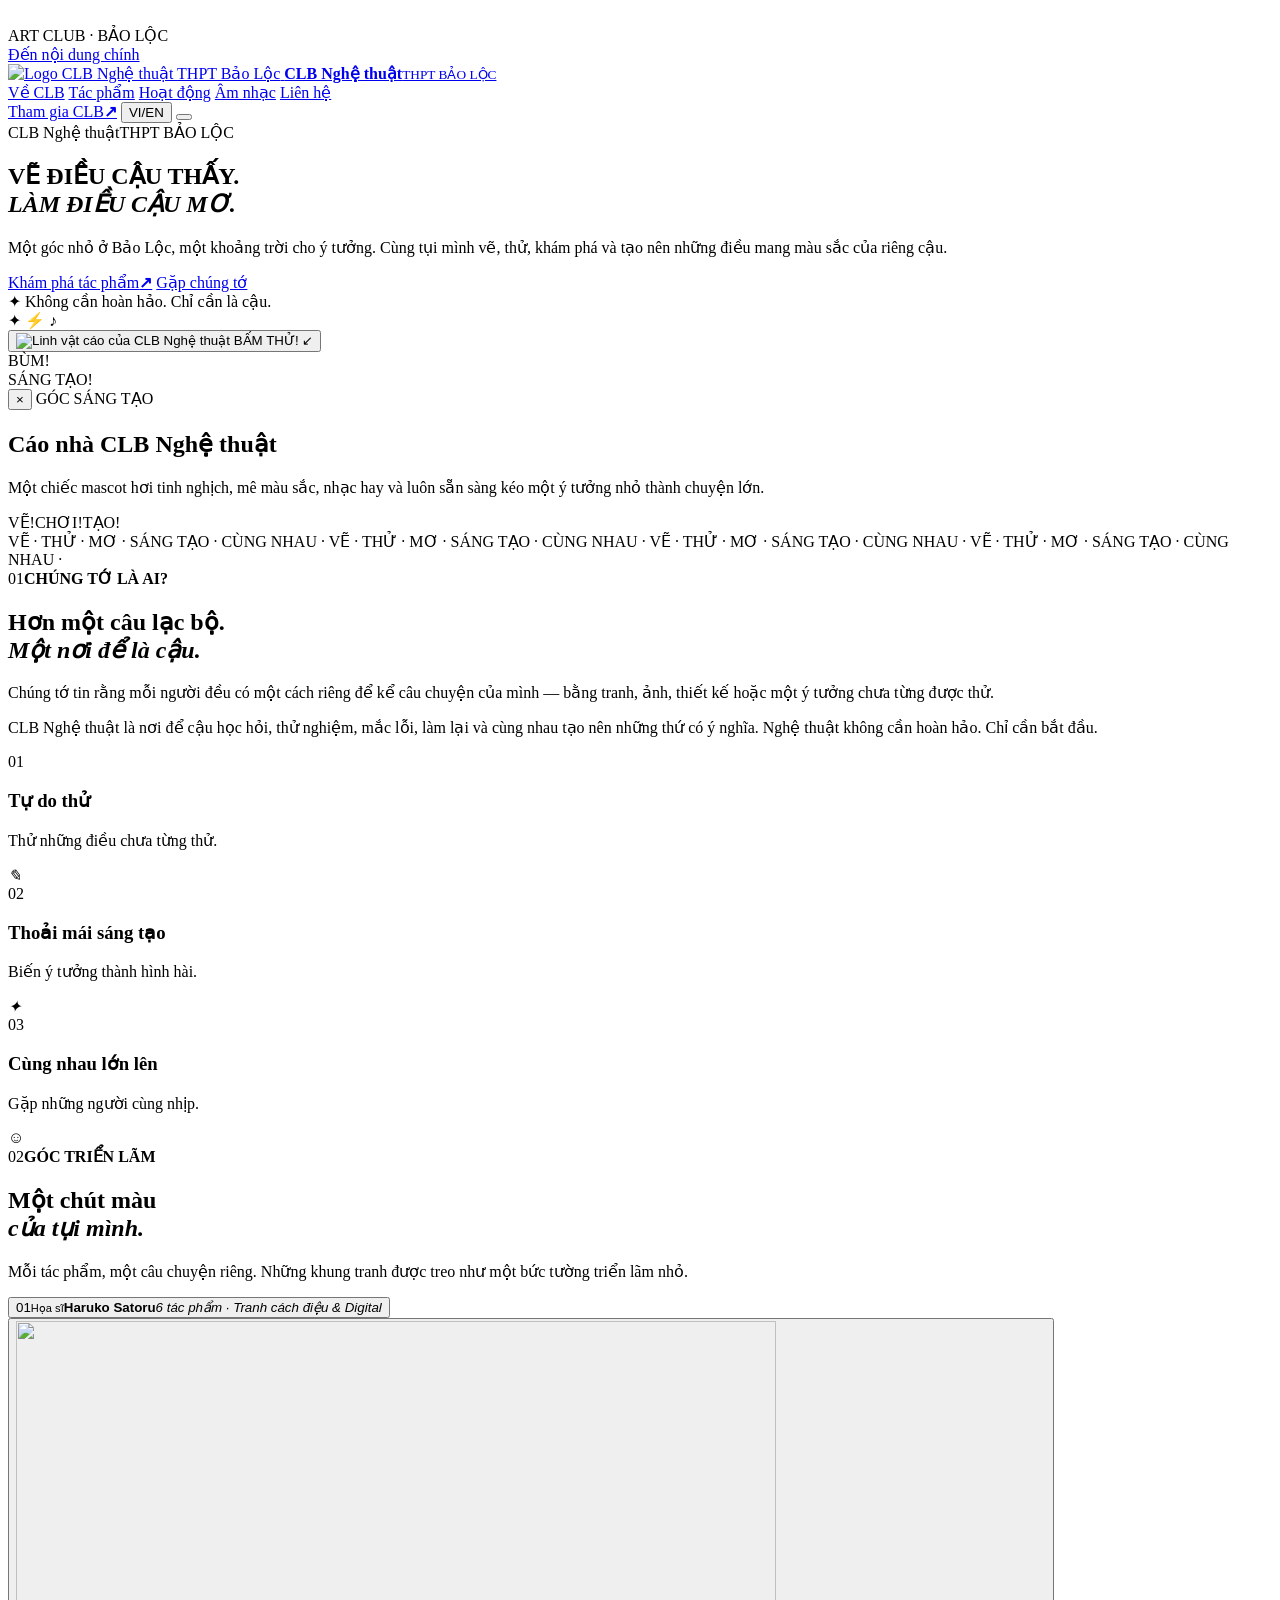
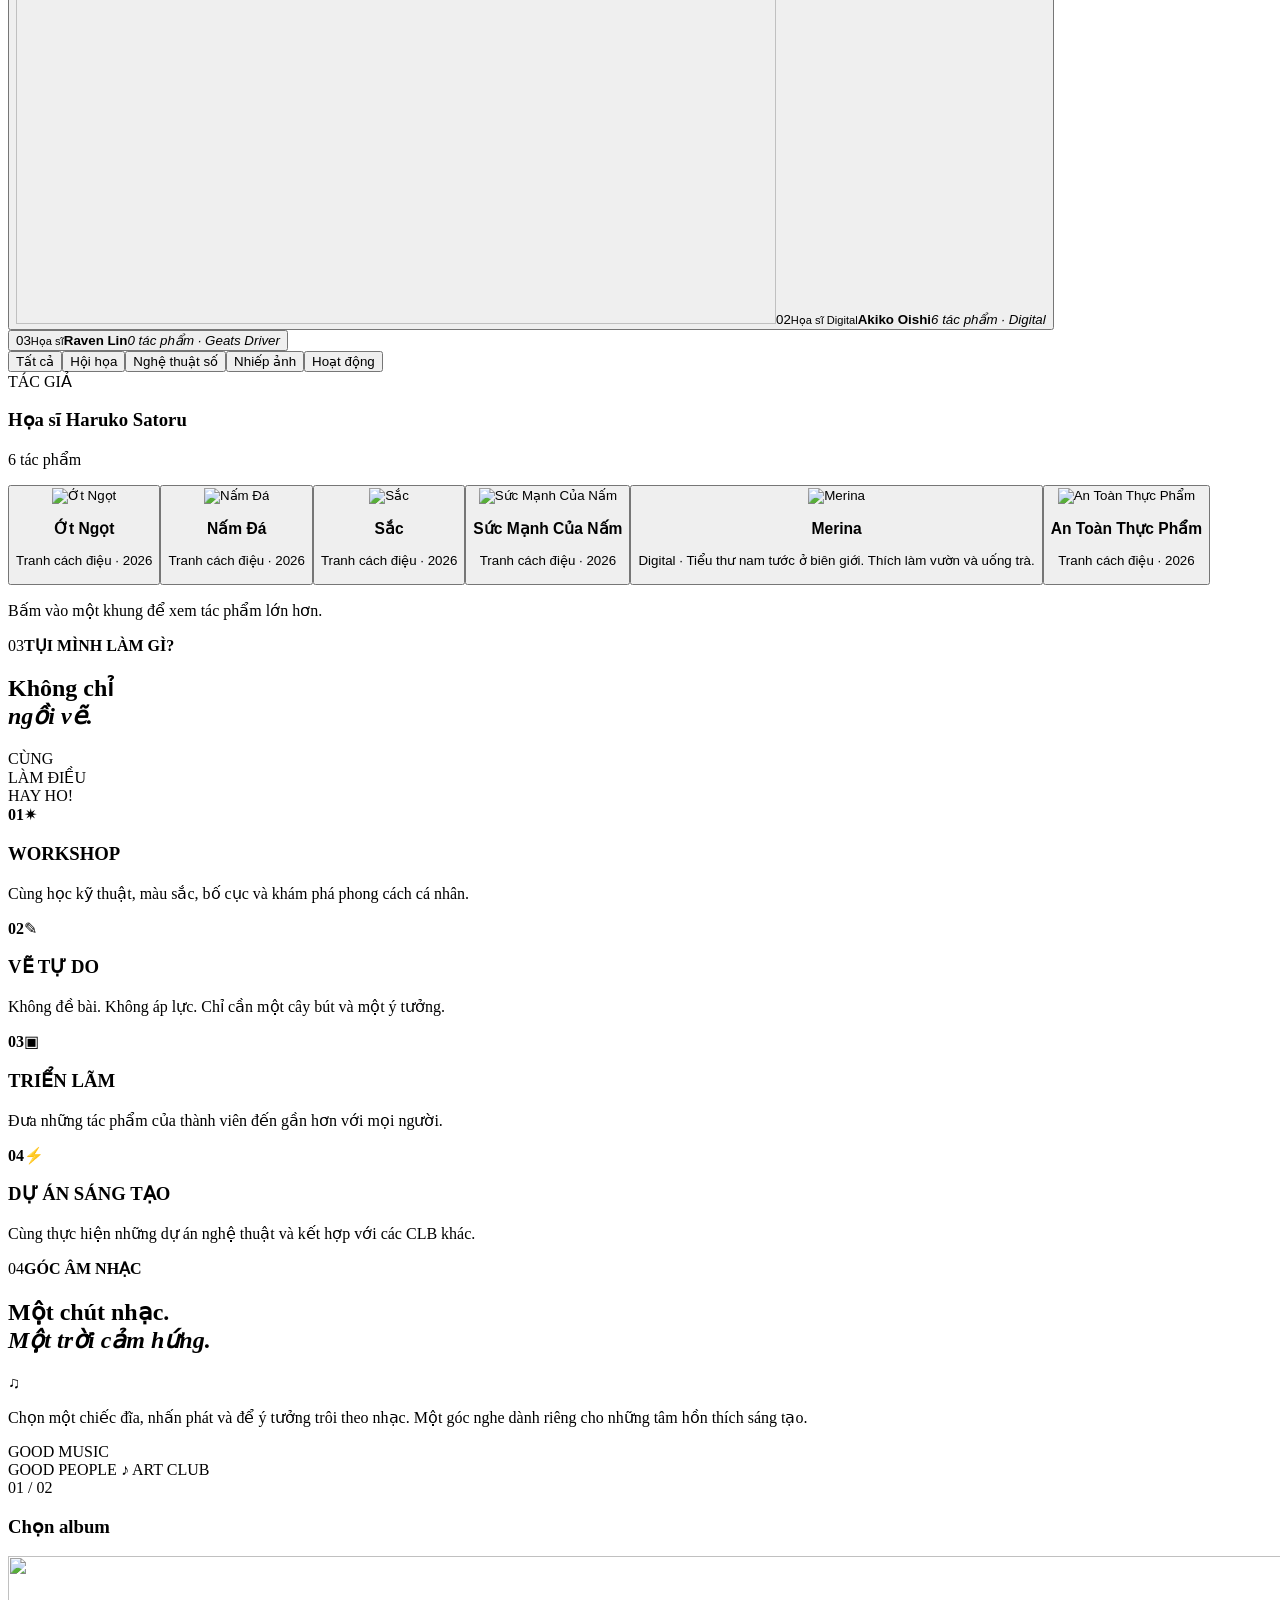
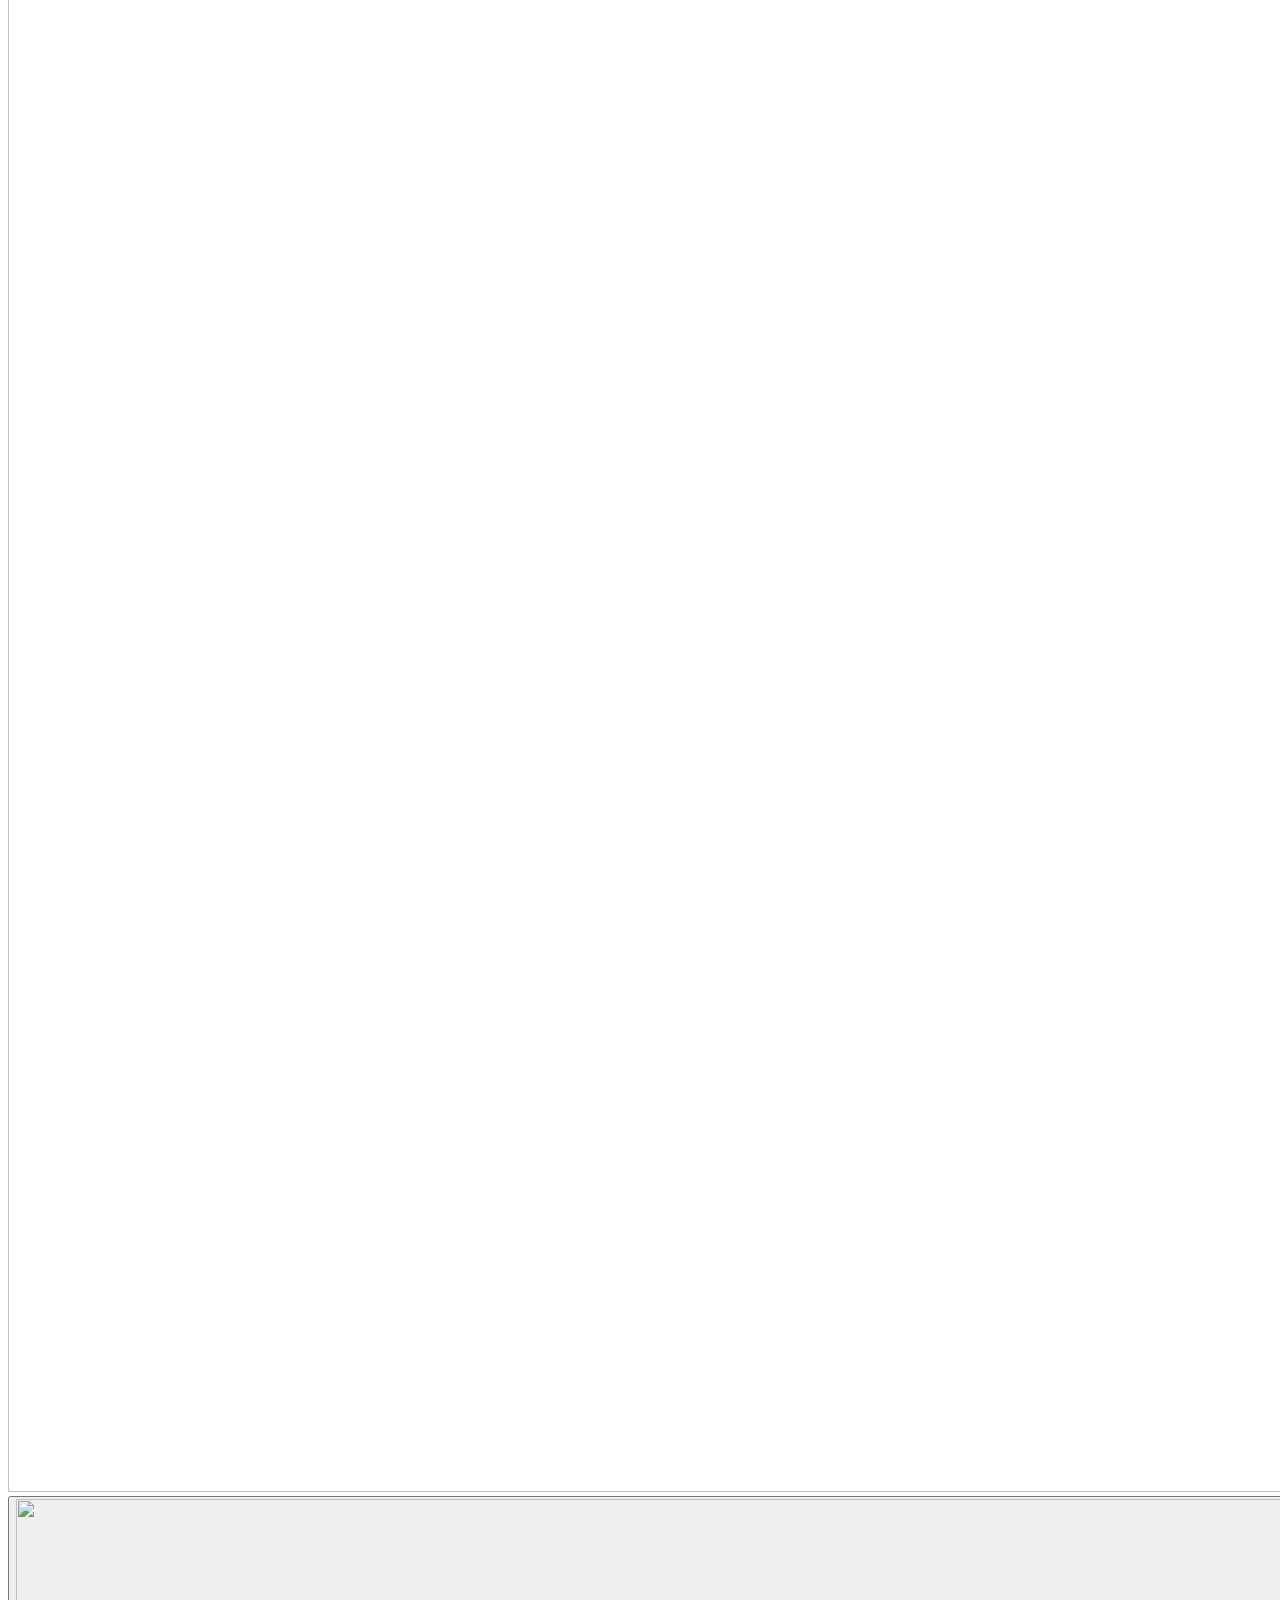
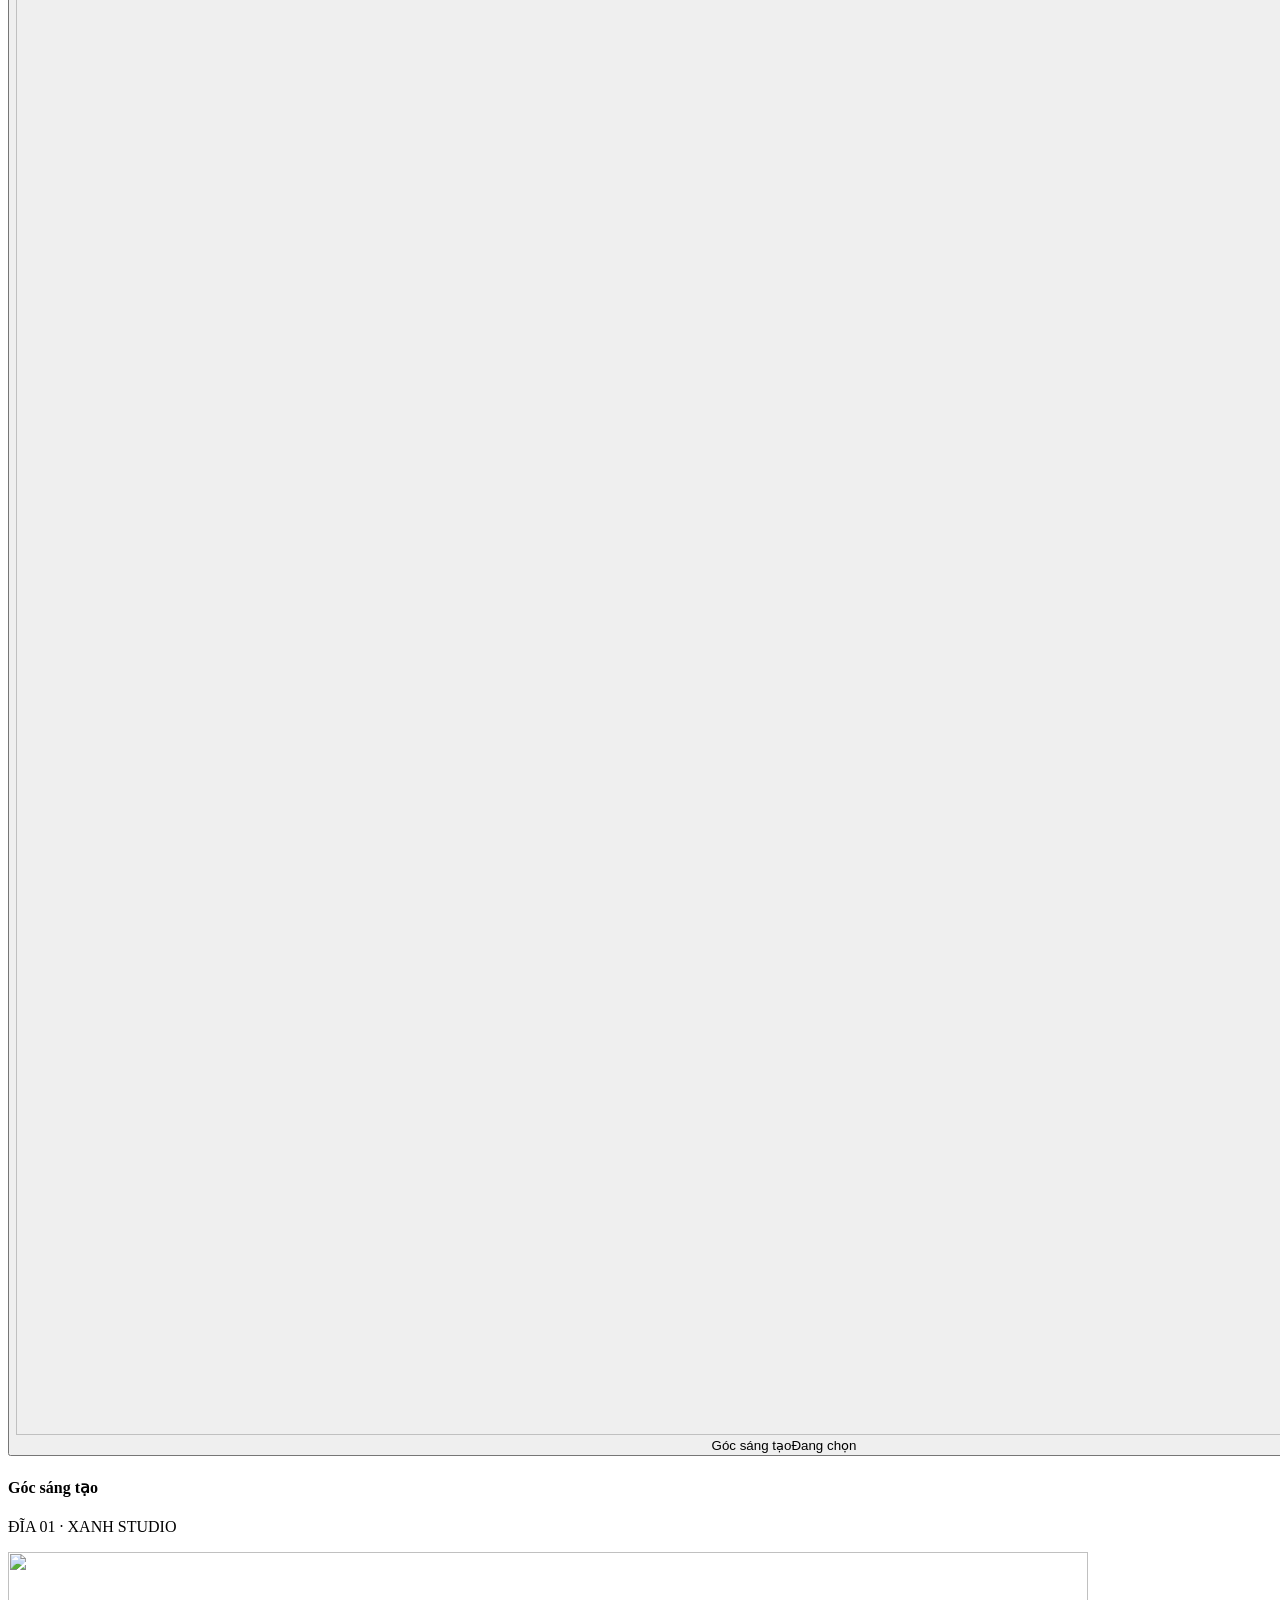
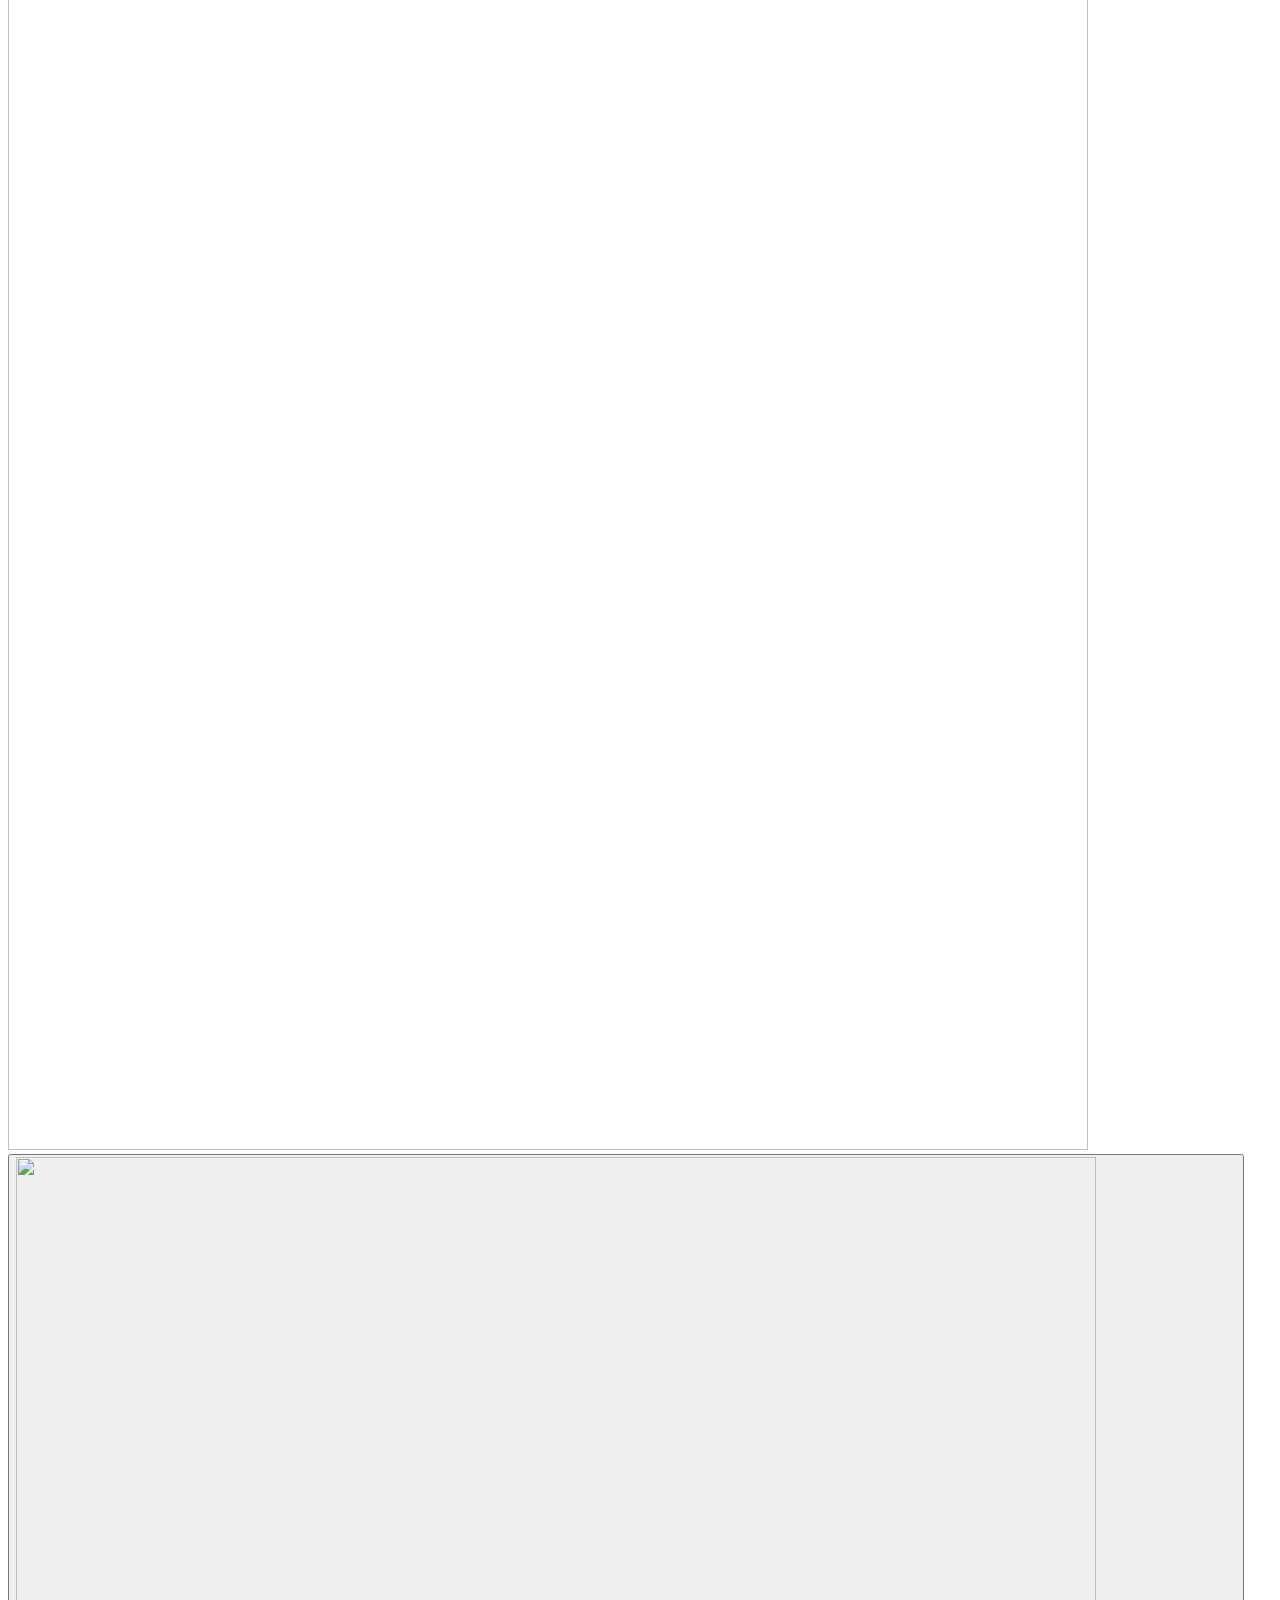
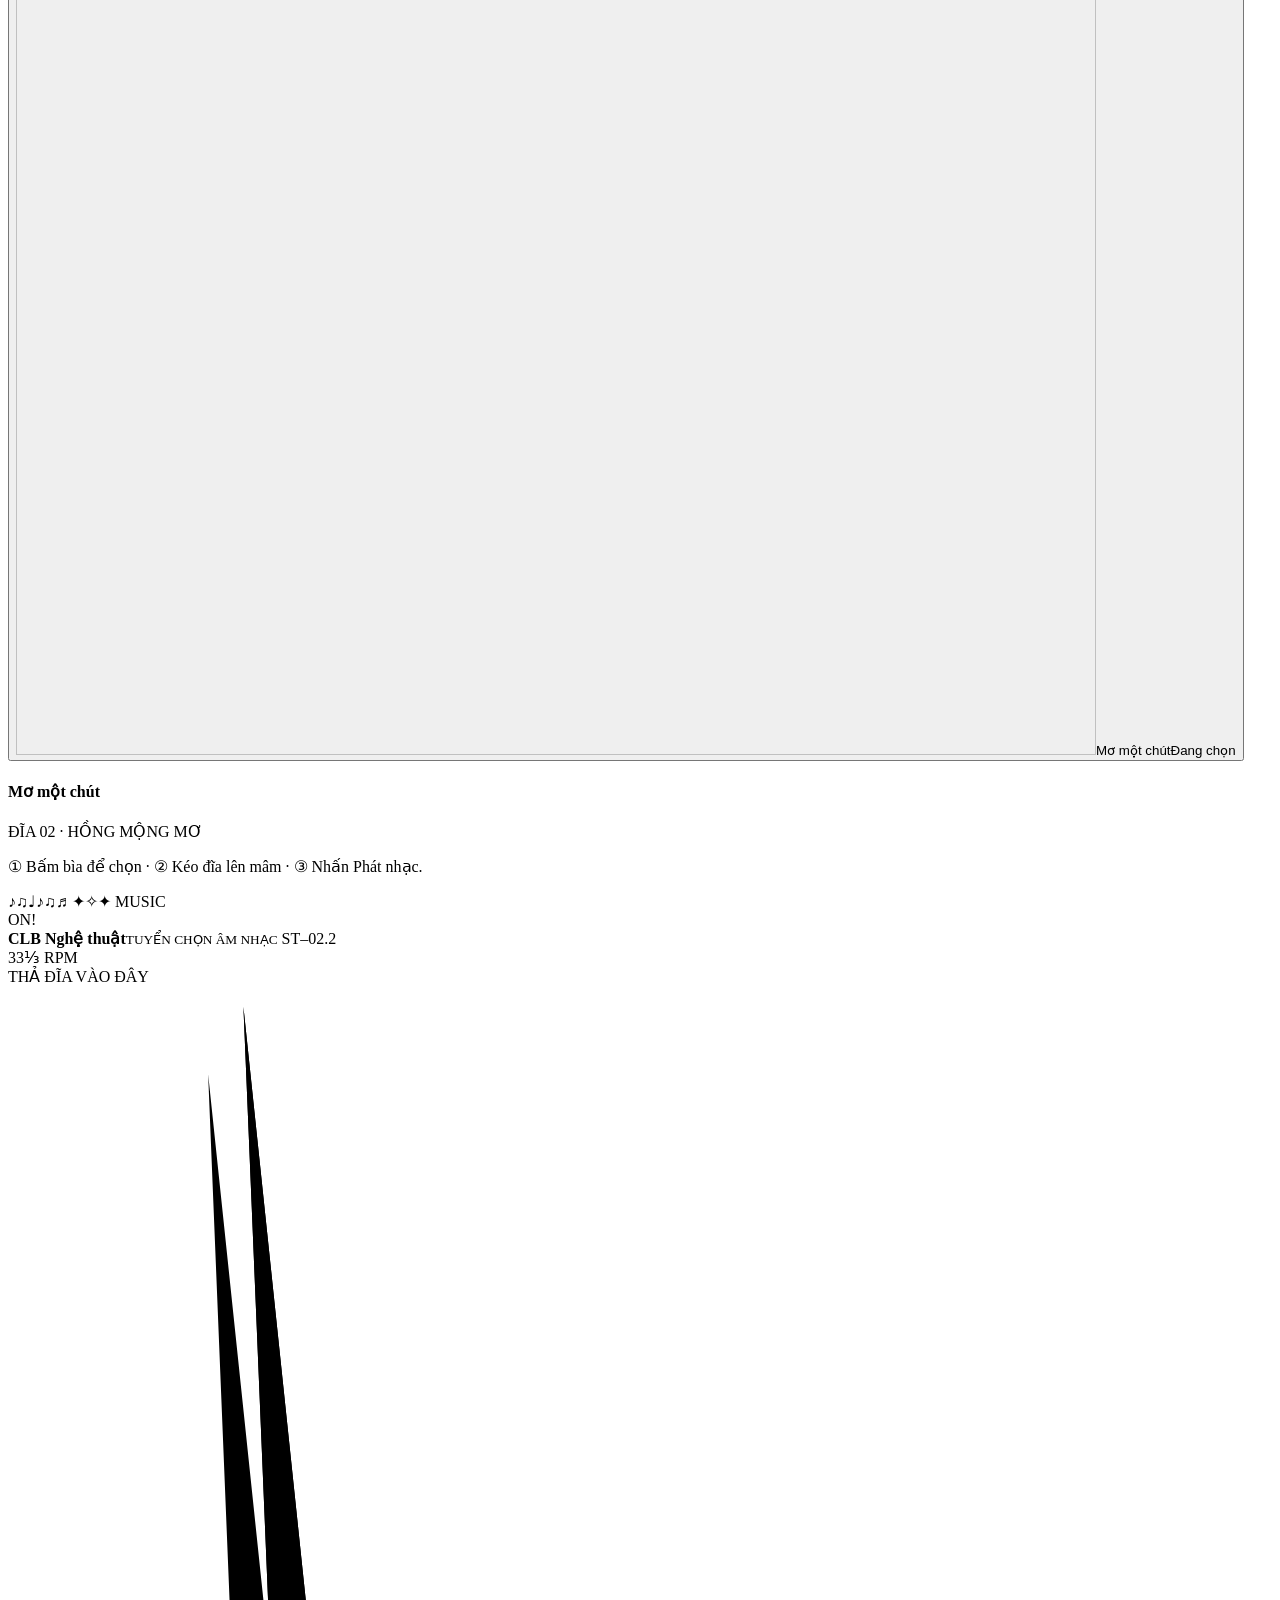
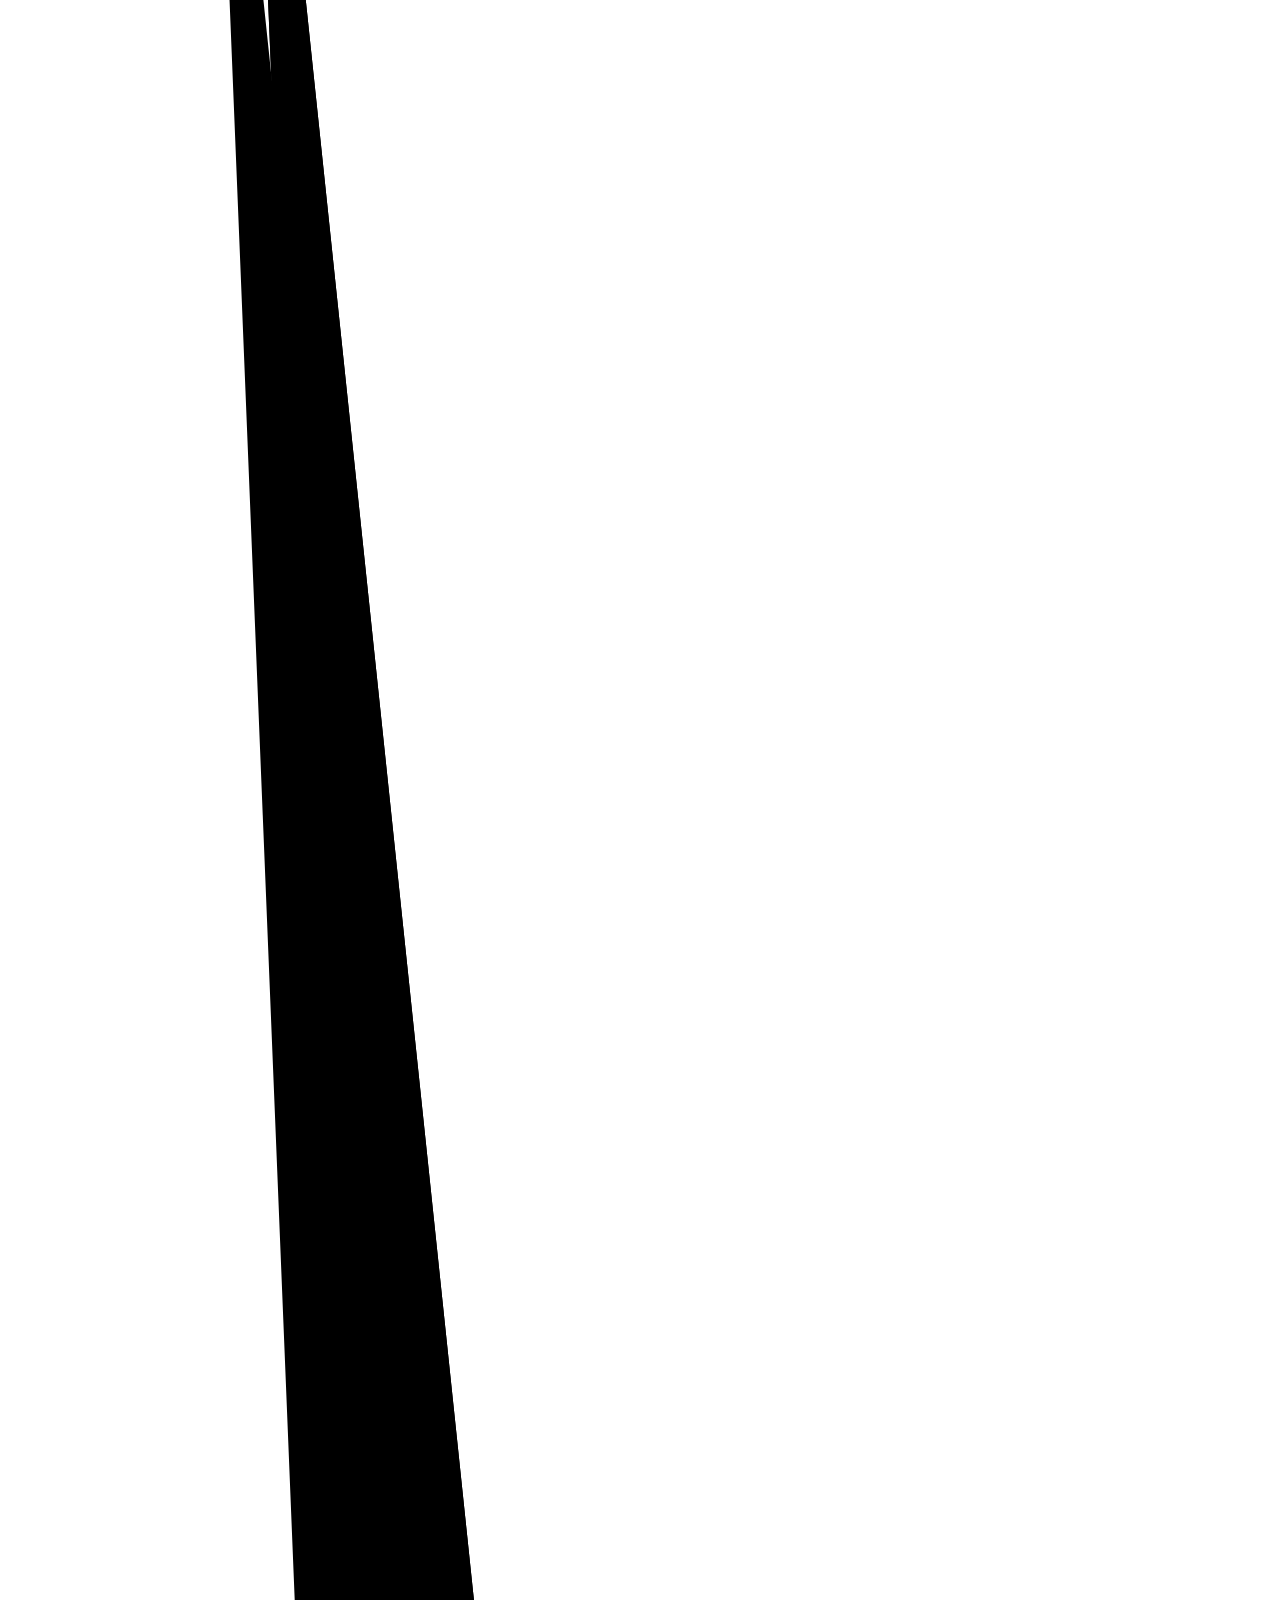
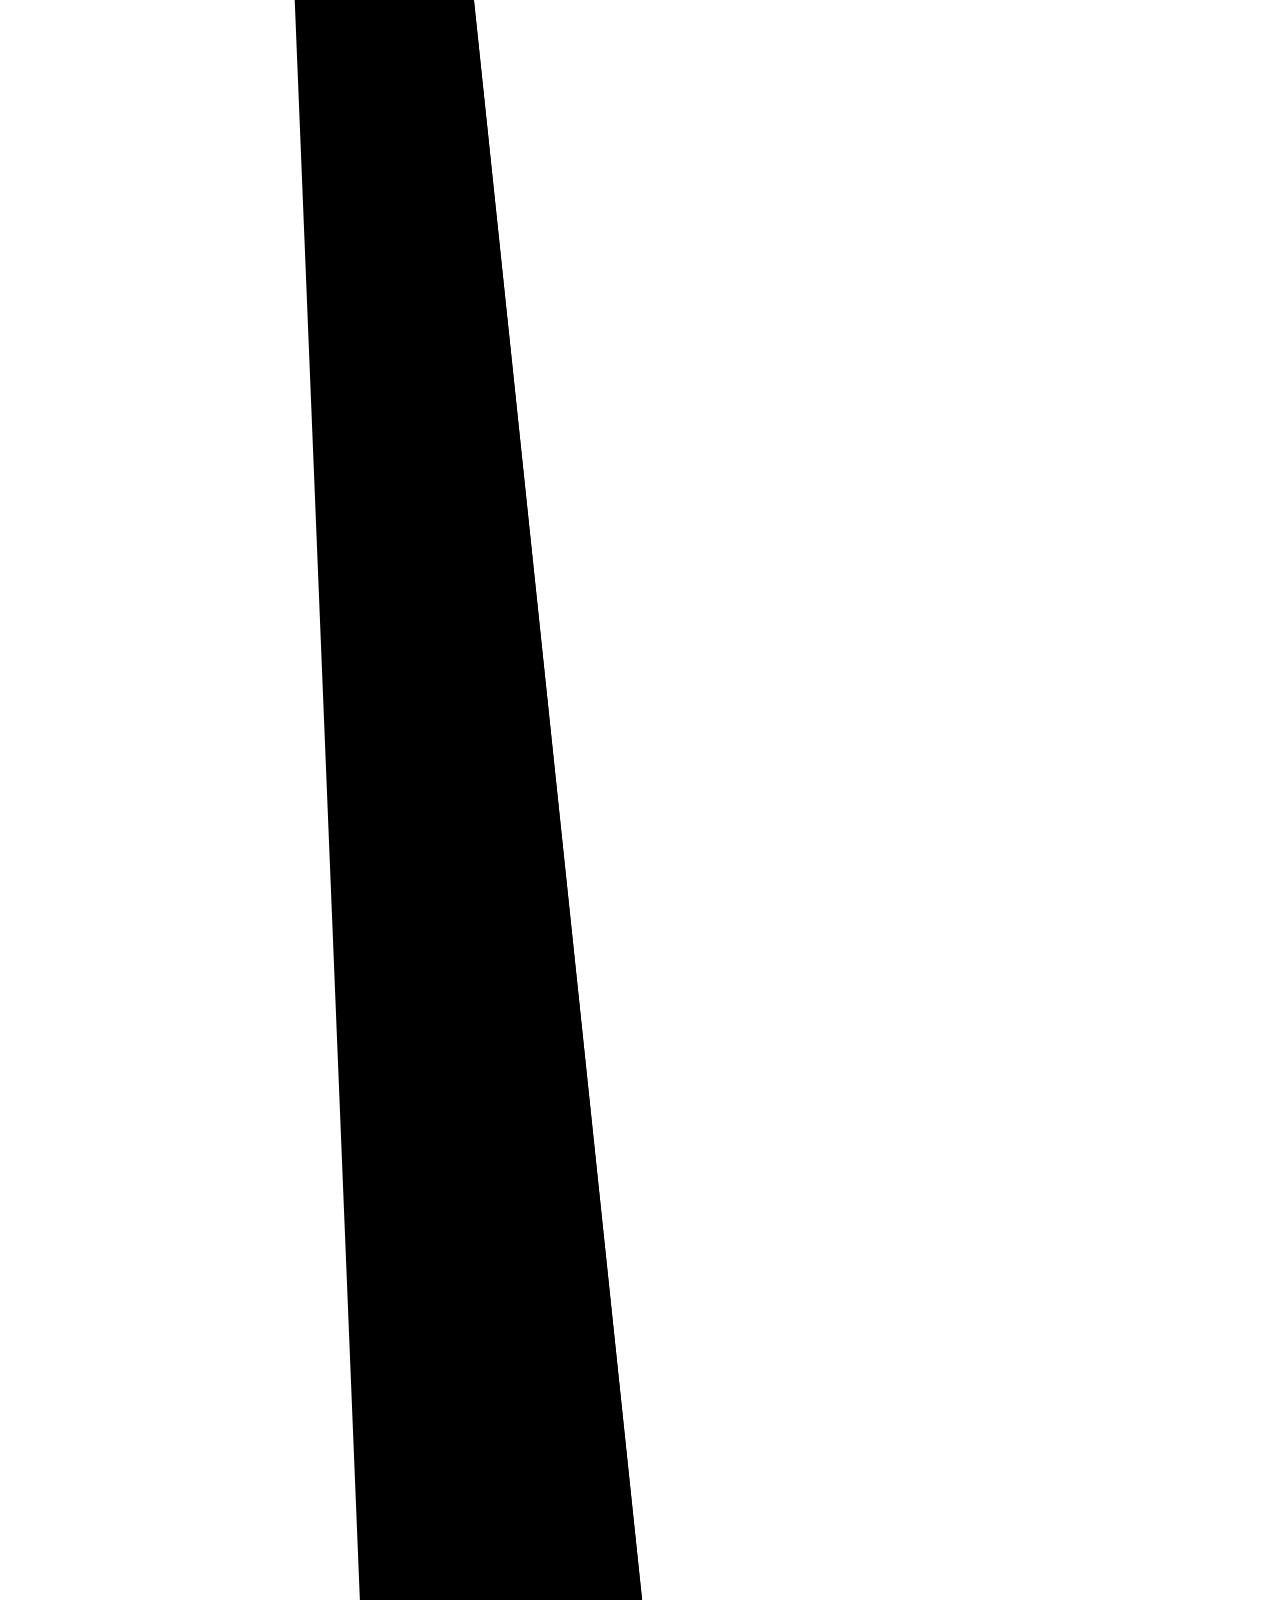
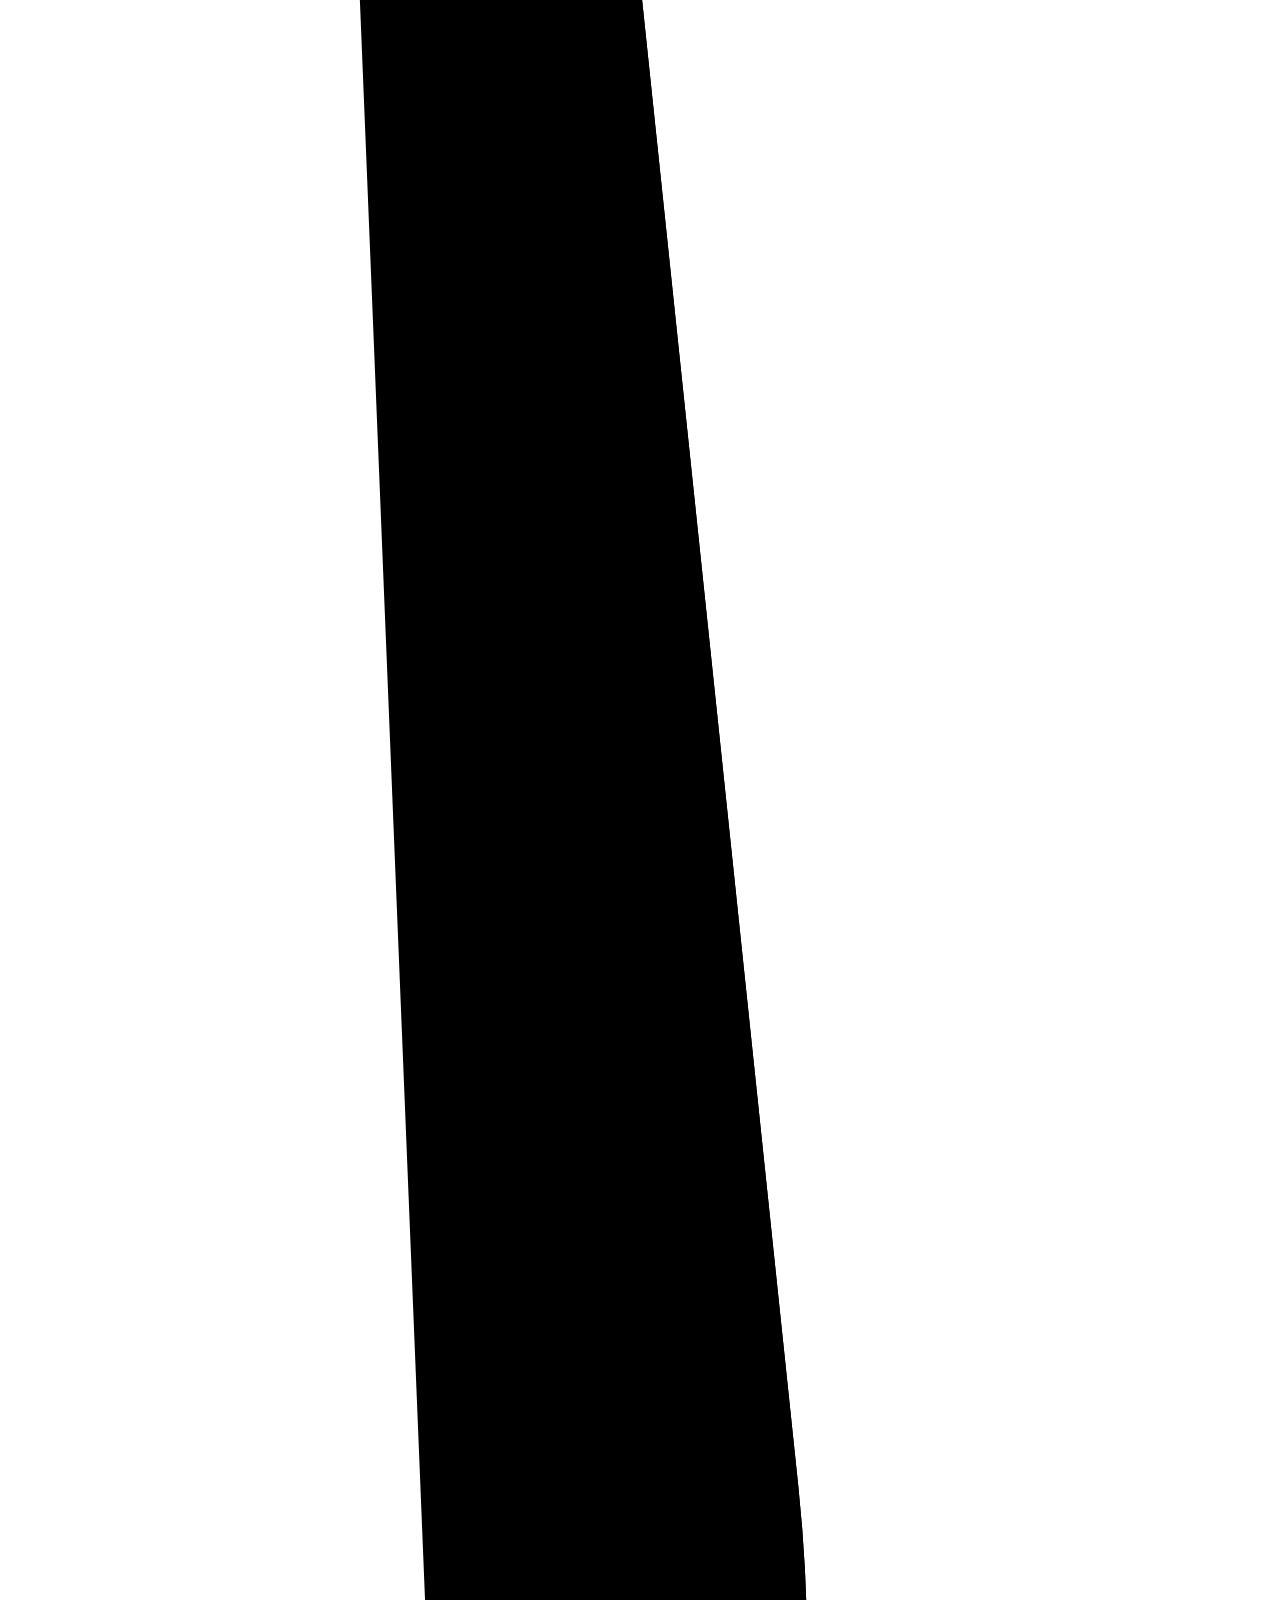
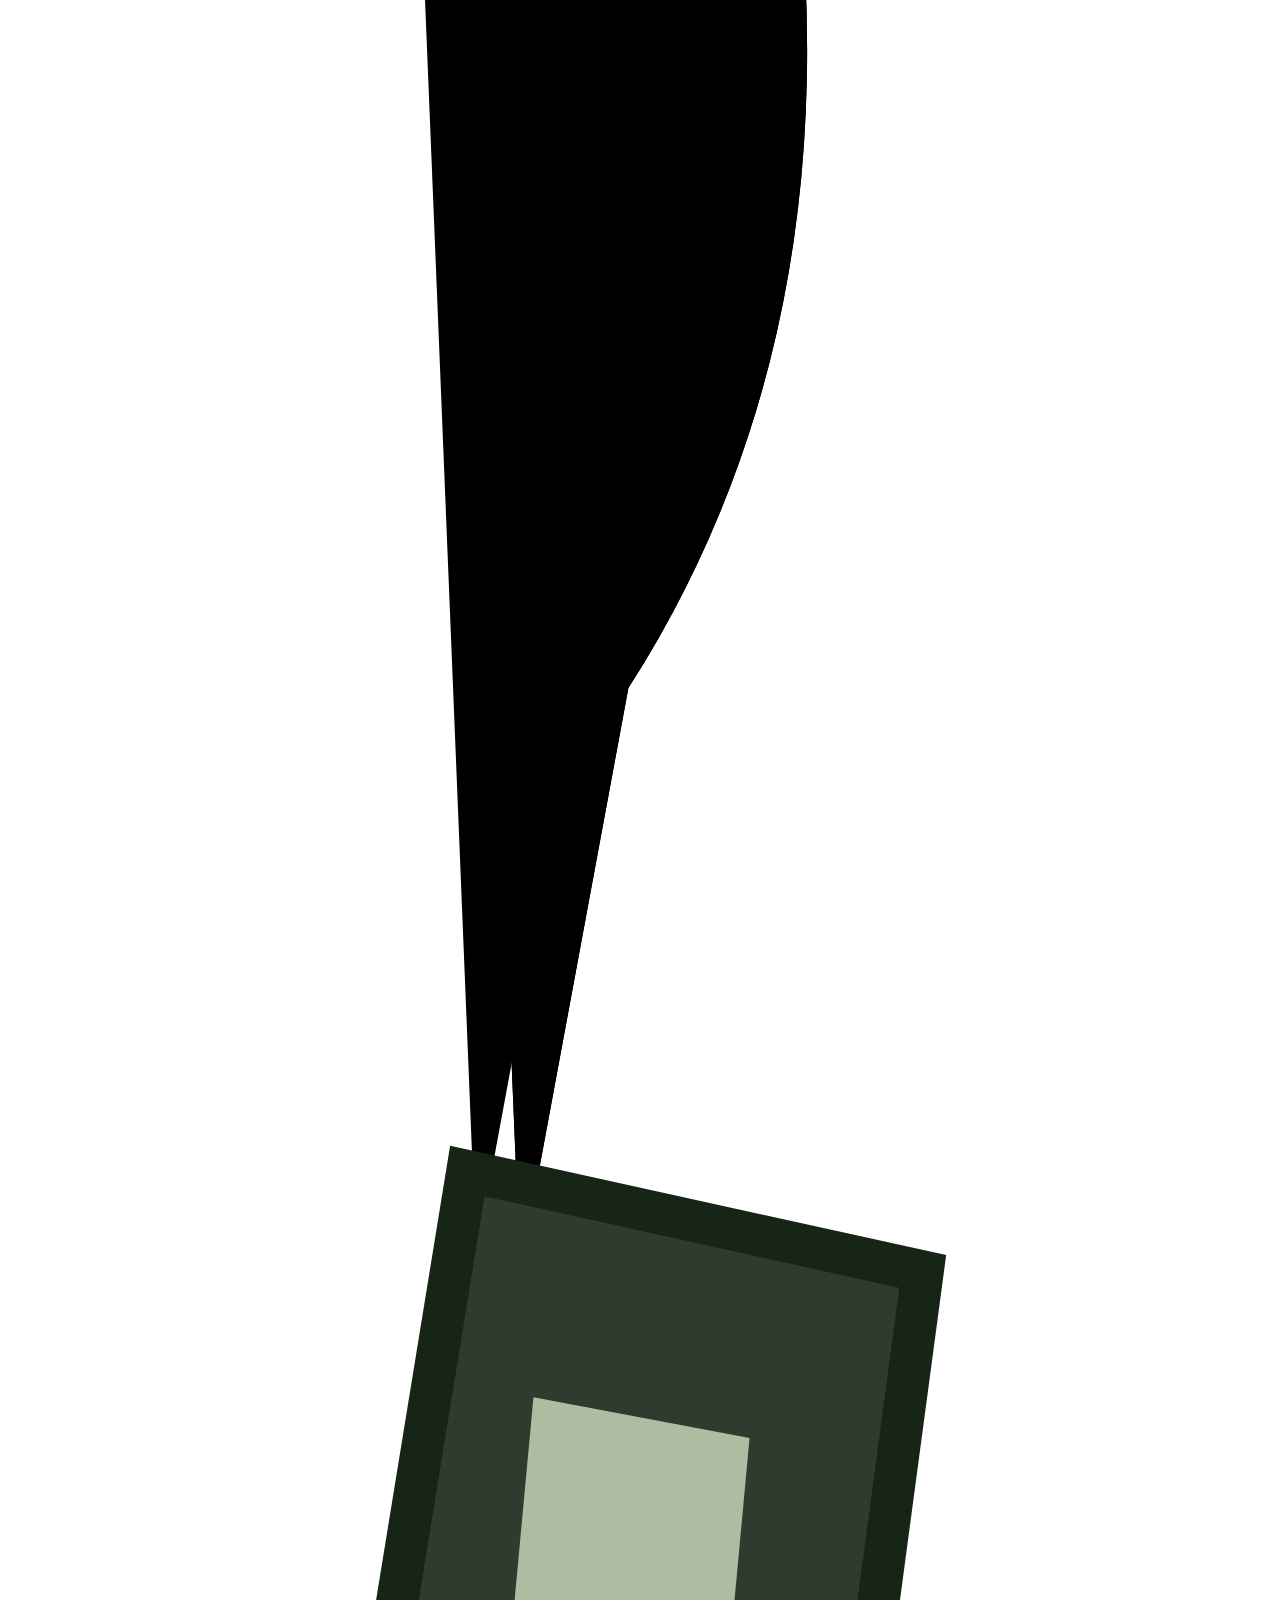
==== index.html @ 344f9c81 "Add files via upload" ====
<!DOCTYPE html>

<html data-build="6.2.0" data-motion="full" data-motion-choice="auto" lang="vi">
<head>
<meta charset="utf-8"/>
<meta content="width=device-width,initial-scale=1,viewport-fit=cover" name="viewport"/>
<meta content="CLB Nghệ thuật — THPT Bảo Lộc. Không gian sáng tạo, triển lãm và âm nhạc của học sinh." name="description"/>
<meta content="#f2eadb" name="theme-color"/>
<meta name="referrer" content="strict-origin-when-cross-origin"/>
<link rel="canonical" href="https://namcchet-cloud.github.io/CLB/"/>
<meta property="og:type" content="website"/>
<meta property="og:locale" content="vi_VN"/>
<meta property="og:site_name" content="CLB Nghệ thuật THPT Bảo Lộc"/>
<meta property="og:title" content="CLB Nghệ thuật — THPT Bảo Lộc"/>
<meta property="og:description" content="Không gian sáng tạo, triển lãm và âm nhạc của CLB Nghệ thuật THPT Bảo Lộc."/>
<meta property="og:url" content="https://namcchet-cloud.github.io/CLB/"/>
<meta property="og:image" content="https://namcchet-cloud.github.io/CLB/assets/social-preview-v5.jpg?v=620"/>
<meta property="og:image:secure_url" content="https://namcchet-cloud.github.io/CLB/assets/social-preview-v5.jpg?v=620"/>
<meta property="og:image:type" content="image/jpeg"/>
<meta property="og:image:width" content="1200"/>
<meta property="og:image:height" content="630"/>
<meta property="og:image:alt" content="CLB Nghệ thuật THPT Bảo Lộc — Vẽ điều cậu thấy. Làm điều cậu mơ."/>
<meta name="twitter:card" content="summary_large_image"/>
<meta name="twitter:title" content="CLB Nghệ thuật — THPT Bảo Lộc"/>
<meta name="twitter:description" content="Không gian sáng tạo, triển lãm và âm nhạc của CLB Nghệ thuật THPT Bảo Lộc."/>
<meta name="twitter:image" content="https://namcchet-cloud.github.io/CLB/assets/social-preview-v5.jpg?v=620"/>
<title>CLB Nghệ thuật — THPT Bảo Lộc</title>
<link rel="icon" href="assets/icons/favicon.ico" sizes="any"/>
<link rel="icon" type="image/png" sizes="32x32" href="assets/icons/favicon-32x32.png"/>
<link rel="icon" type="image/png" sizes="16x16" href="assets/icons/favicon-16x16.png"/>
<link rel="apple-touch-icon" sizes="180x180" href="assets/icons/apple-touch-icon.png"/>
<link rel="icon" type="image/png" sizes="192x192" href="assets/icons/favicon-192x192.png"/>
<link href="https://fonts.googleapis.com" rel="preconnect"/>
<link crossorigin="" href="https://fonts.gstatic.com" rel="preconnect"/>
<link href="https://fonts.googleapis.com/css2?family=Barlow+Condensed:ital,wght@0,600;0,700;0,800;1,700;1,800&amp;family=DM+Sans:wght@400;500;600;700&amp;family=Fraunces:ital,wght@0,600;0,700;1,600&amp;display=swap" rel="stylesheet"/>


<script src="js/core/bootstrap.js?v=6.3.0"></script><link href="css/tokens.css?v=6.3.0" rel="stylesheet"/><link href="css/site.css?v=6.3.0" rel="stylesheet"/><link href="css/music.css?v=6.3.0" rel="stylesheet"/><link rel="preload" as="image" href="assets/optimized/logo-new-640-db642e82.webp" fetchpriority="high"/><link href="css/intro.css?v=6.3.0" rel="stylesheet"/><link href="css/effects.css?v=6.3.0" rel="stylesheet" data-artist-effects="core"/><noscript><link href="https://fonts.googleapis.com/css2?family=Barlow+Condensed:ital,wght@0,600;0,700;0,800;1,700;1,800&amp;family=DM+Sans:wght@400;500;600;700&amp;family=Fraunces:ital,wght@0,600;0,700;1,600&amp;display=swap" rel="stylesheet"/></noscript></head>
<body><noscript>Trang cần bật JavaScript để đổi ngôn ngữ, chọn đĩa và chạy chuyển động.</noscript>
<div class="art-intro" id="artIntro" aria-hidden="true" data-logo="assets/optimized/logo-new-640-db642e82.webp">
<div class="art-intro-sticker star"></div><div class="art-intro-sticker bolt"></div><div class="art-intro-sticker spark"></div><div class="art-intro-sticker scribble"></div>
<div class="art-intro-logo" id="artIntroLogo"><img class="art-intro-logo-base" alt="" aria-hidden="true" decoding="async" draggable="false" src="assets/optimized/logo-new-640-db642e82.webp"/><span class="art-intro-color-flow"><img class="art-intro-logo-color" alt="" aria-hidden="true" decoding="async" draggable="false" src="assets/optimized/logo-new-640-db642e82.webp"/></span><span class="art-intro-ring"></span></div>
<div class="art-intro-caption">ART CLUB · BẢO LỘC</div>
</div>
<script type="module" src="js/features/intro.js?v=6.3.0"></script>
<a class="skip-link" data-i18n="skip" href="#main">Đến nội dung chính</a>
<div aria-hidden="true" class="paper-noise"></div>
<header class="site-header" id="top">
<a aria-label="Art Club — Trang chủ" class="brand" data-i18n-aria="brandHome" href="#home">
<span class="brand-logo"><img alt="Logo Art Club THPT Bảo Lộc" data-i18n-alt="logoAlt" data-image-source="assets/logo-new.jpeg" data-image-width="96" decoding="async" draggable="false" height="1536" loading="eager" sizes="48px" src="assets/optimized/logo-new-96-2583a335.webp" srcset="assets/optimized/logo-new-96-2583a335.webp 96w, assets/optimized/logo-new-192-86e0c09a.webp 192w, assets/optimized/logo-new-640-db642e82.webp 640w, assets/optimized/logo-new-960-45ed759c.webp 960w" width="1536"/></span>
<span class="brand-copy"><strong data-i18n="clubName">CLB Nghệ thuật</strong><small data-i18n="schoolName">THPT BẢO LỘC</small></span>
</a>
<nav aria-label="Điều hướng chính" class="nav" data-i18n-aria="navigation" id="mainNav">
<a data-i18n="navAbout" href="#about">Về CLB</a>
<a data-i18n="navGallery" href="#gallery">Tác phẩm</a>
<a data-i18n="navActivities" href="#activities">Hoạt động</a>
<a data-i18n="navMusic" href="#playlist">Âm nhạc</a>
<a data-i18n="navContact" href="#contact">Liên hệ</a>
</nav>
<div class="header-actions">
<a class="header-join" data-join="" href="https://forms.gle/kwnmuuC9N77aHMzGA" rel="noopener noreferrer" target="_blank"><span data-i18n="joinShort">Tham gia CLB</span><b aria-hidden="true">↗</b></a>
<button aria-label="Đổi sang tiếng Anh" class="lang-toggle" type="button"><span data-lang-option="vi">VI</span><span aria-hidden="true">/</span><span data-lang-option="en">EN</span></button>
<button aria-controls="mainNav" aria-expanded="false" aria-label="Mở menu" class="menu-toggle" data-i18n-aria="menu" type="button"><span></span><span></span></button></div></header>
<main id="main">
<section class="hero section" id="home">
<div class="hero-copy reveal">
<div class="kicker"><span data-i18n="clubName">CLB Nghệ thuật</span><i></i><span data-i18n="schoolName">THPT BẢO LỘC</span></div>
<h1 data-i18n-html="heroTitle">VẼ ĐIỀU CẬU THẤY.<br/><em>LÀM ĐIỀU CẬU MƠ.</em></h1>
<p data-i18n="heroBody">Một góc nhỏ ở Bảo Lộc, một khoảng trời cho ý tưởng. Cùng tụi mình vẽ, thử, khám phá và tạo nên những điều mang màu sắc của riêng cậu.</p>
<div class="hero-actions">
<a class="comic-button primary" href="#gallery"><span data-i18n="explore">Khám phá tác phẩm</span><b>↗</b></a>
<a class="scribble-link" data-i18n="meetUs" href="#about">Gặp chúng tớ</a>
</div>
<div aria-hidden="true" class="hero-note"><span>✦</span> <span data-i18n="heroNote">Không cần hoàn hảo. Chỉ cần là cậu.</span></div>
</div>
<div class="hero-stage reveal" data-ambient="" data-parallax-root="">
<span aria-hidden="true" class="comic-ray ray-a float-doodle" data-ambient="" data-depth="0.3"></span>
<span aria-hidden="true" class="comic-ray ray-b float-doodle" data-ambient="" data-depth="0.55"></span>
<span aria-hidden="true" class="comic-spark spark-a float-doodle" data-ambient="" data-depth="0.8">✦</span>
<span aria-hidden="true" class="comic-spark spark-b float-doodle" data-ambient="" data-depth="0.45">⚡</span>
<span aria-hidden="true" class="comic-note note-a float-doodle" data-ambient="" data-depth="0.65">♪</span>
<div class="logo-float" data-ambient=""><button aria-controls="mascotCard" aria-expanded="false" aria-label="Mở câu chuyện về mascot Art Club" class="hero-logo" data-i18n-aria="mascotOpen" type="button">
<span class="orbit orbit-one"></span><span class="orbit orbit-two"></span><span class="orbit-dots"></span>
<img alt="Mascot cáo cam của Art Club" data-i18n-alt="mascotAlt" data-image-source="assets/logo-new.jpeg" data-image-width="640" decoding="async" draggable="false" fetchpriority="high" height="1536" loading="eager" sizes="(max-width:640px) 74vw, 400px" src="assets/optimized/logo-new-640-db642e82.webp" srcset="assets/optimized/logo-new-96-2583a335.webp 96w, assets/optimized/logo-new-192-86e0c09a.webp 192w, assets/optimized/logo-new-640-db642e82.webp 640w, assets/optimized/logo-new-960-45ed759c.webp 960w" width="1536"/>
<span class="tap-label" data-i18n="tapLogo">TAP! <i>↘</i></span>
</button></div>
<div aria-hidden="true" class="comic-bubble bubble-one" data-i18n="wow">WOW!</div>
<div aria-hidden="true" class="comic-bubble bubble-two" data-i18n="createTag">CREATE!</div>
<aside aria-hidden="true" aria-labelledby="mascotTitle" class="mascot-card" id="mascotCard" inert="" role="dialog">
<button aria-label="Đóng" class="mascot-close" data-i18n-aria="close" type="button">×</button>
<span class="mini-label" data-i18n="creativeCorner">THE CREATIVE CORNER</span>
<h2 data-i18n="mascotTitle" id="mascotTitle">Cáo nhà CLB Nghệ thuật</h2>
<p data-i18n="mascotBody">Một chiếc mascot hơi tinh nghịch, mê màu sắc, nhạc hay và luôn sẵn sàng kéo một ý tưởng nhỏ thành chuyện lớn.</p>
<div class="mascot-tags"><span data-i18n="drawTag">DRAW!</span><span data-i18n="playTag">PLAY!</span><span data-i18n="makeTag">MAKE!</span></div>
</aside>
</div>
</section>
<div aria-hidden="true" class="ticker" data-ambient=""><div class="ticker-track"><span data-i18n="ticker">VẼ · THỬ · MƠ · SÁNG TẠO · CÙNG NHAU · </span><span data-i18n="ticker">VẼ · THỬ · MƠ · SÁNG TẠO · CÙNG NHAU · </span><span data-i18n="ticker">VẼ · THỬ · MƠ · SÁNG TẠO · CÙNG NHAU · </span><span data-i18n="ticker">VẼ · THỬ · MƠ · SÁNG TẠO · CÙNG NHAU · </span></div></div>
<section class="section about panel-paper" id="about">
<div class="section-label reveal"><span>01</span><b data-i18n="aboutLabel">CHÚNG TỚ LÀ AI?</b></div>
<div class="about-grid">
<div class="reveal"><h2 data-i18n-html="aboutTitle">Hơn một câu lạc bộ.<br/><em>Một nơi để là cậu.</em></h2></div>
<div class="about-copy reveal"><p class="lead" data-i18n="aboutLead">Chúng tớ tin rằng mỗi người đều có một cách riêng để kể câu chuyện của mình — bằng tranh, ảnh, thiết kế hoặc một ý tưởng chưa từng được thử.</p><p data-i18n="aboutBody">CLB Nghệ thuật là nơi để cậu học hỏi, thử nghiệm, mắc lỗi, làm lại và cùng nhau tạo nên những thứ có ý nghĩa. Nghệ thuật không cần hoàn hảo. Chỉ cần bắt đầu.</p></div>
</div>
<div class="values">
<article class="reveal" data-ambient="" data-reveal="left"><span>01</span><h3 data-i18n="value1Title">Tự do thử</h3><p data-i18n="value1Body">Thử những điều chưa từng thử.</p><i>✎</i></article>
<article class="reveal" data-ambient="" data-reveal="pop"><span>02</span><h3 data-i18n="value2Title">Thoải mái sáng tạo</h3><p data-i18n="value2Body">Biến ý tưởng thành hình hài.</p><i>✦</i></article>
<article class="reveal" data-ambient="" data-reveal="right"><span>03</span><h3 data-i18n="value3Title">Cùng nhau lớn lên</h3><p data-i18n="value3Body">Gặp những người cùng nhịp.</p><i>☺</i></article>
</div>
</section>
<section class="section gallery-section panel-wall" id="gallery">
<div class="section-heading reveal">
<div><div class="section-label"><span>02</span><b data-i18n="galleryLabel">GÓC TRIỂN LÃM</b></div><h2 data-i18n-html="galleryTitle">Một chút màu<br/><em>của tụi mình.</em></h2></div>
<p data-i18n="galleryBody">Mỗi tác phẩm, một câu chuyện riêng. Những khung tranh được treo như một bức tường triển lãm nhỏ.</p>
</div>
<div aria-label="Chọn tác giả" class="artist-switcher" id="artistSwitcher"></div>
<div aria-label="Lọc tác phẩm" class="filters" data-i18n-aria="filterLabel" role="group">
<button aria-pressed="true" class="filter active" data-filter="all" data-i18n="filterAll" type="button">Tất cả</button><button aria-pressed="false" class="filter" data-filter="paintings" data-i18n="filterPainting" type="button">Hội họa</button><button aria-pressed="false" class="filter" data-filter="digital-art" data-i18n="filterDigital" type="button">Digital</button><button aria-pressed="false" class="filter" data-filter="photography" data-i18n="filterPhoto" type="button">Nhiếp ảnh</button><button aria-pressed="false" class="filter" data-filter="events" data-i18n="filterEvents" type="button">Hoạt động</button>
</div>
<div aria-busy="true" class="exhibition-wall" id="galleryGrid"><!-- v4:gallery:start --><div class="gallery-author"><span class="gallery-author-kicker">TÁC GIẢ</span><h3>Họa sĩ Haruko Satoru</h3><p>6 tác phẩm</p></div><button type="button" class="gallery-card" data-index="0" aria-label="Ớt Ngọt"><img src="assets/optimized/ba-mam-sac-560-bfaa2f67.webp" srcset="assets/optimized/ba-mam-sac-360-d9270e72.webp 360w, assets/optimized/ba-mam-sac-560-bfaa2f67.webp 560w" sizes="(max-width:640px) 44vw, (max-width:980px) 42vw, 380px" width="960" height="1280" alt="Ớt Ngọt" loading="lazy" decoding="async" fetchpriority="low" draggable="false"><div class="gallery-info"><h3>Ớt Ngọt</h3><p>Tranh cách điệu · 2026</p></div></button><button type="button" class="gallery-card" data-index="1" aria-label="Nấm Đá"><img src="assets/optimized/no-trong-tinh-sac-560-0260b121.webp" srcset="assets/optimized/no-trong-tinh-sac-360-a7a357b8.webp 360w, assets/optimized/no-trong-tinh-sac-560-0260b121.webp 560w" sizes="(max-width:640px) 44vw, (max-width:980px) 42vw, 380px" width="960" height="1280" alt="Nấm Đá" loading="lazy" decoding="async" fetchpriority="low" draggable="false"><div class="gallery-info"><h3>Nấm Đá</h3><p>Tranh cách điệu · 2026</p></div></button><button type="button" class="gallery-card" data-index="2" aria-label="Sắc"><img src="assets/optimized/song-anh-560-a8166a4a.webp" srcset="assets/optimized/song-anh-360-078a2bc6.webp 360w, assets/optimized/song-anh-560-a8166a4a.webp 560w" sizes="(max-width:640px) 44vw, (max-width:980px) 42vw, 380px" width="1037" height="1042" alt="Sắc" loading="lazy" decoding="async" fetchpriority="low" draggable="false"><div class="gallery-info"><h3>Sắc</h3><p>Tranh cách điệu · 2026</p></div></button><button type="button" class="gallery-card" data-index="3" aria-label="Sức Mạnh Của Nấm"><img src="assets/optimized/mien-mong-sac-560-92a02e06.webp" srcset="assets/optimized/mien-mong-sac-360-445a0677.webp 360w, assets/optimized/mien-mong-sac-560-92a02e06.webp 560w" sizes="(max-width:640px) 44vw, (max-width:980px) 42vw, 380px" width="960" height="1280" alt="Sức Mạnh Của Nấm" loading="lazy" decoding="async" fetchpriority="low" draggable="false"><div class="gallery-info"><h3>Sức Mạnh Của Nấm</h3><p>Tranh cách điệu · 2026</p></div></button><button type="button" class="gallery-card" data-index="4" aria-label="Merina"><img src="assets/optimized/merina-560-6d13ccbc.webp" srcset="assets/optimized/merina-360-6470a5c8.webp 360w, assets/optimized/merina-560-6d13ccbc.webp 560w" sizes="(max-width:640px) 44vw, (max-width:980px) 42vw, 380px" width="1378" height="1378" alt="Merina" loading="lazy" decoding="async" fetchpriority="low" draggable="false"><div class="gallery-info"><h3>Merina</h3><p>Digital · Tiểu thư nam tước ở biên giới. Thích làm vườn và uống trà.</p></div></button><button type="button" class="gallery-card" data-index="5" aria-label="An Toàn Thực Phẩm"><img src="assets/optimized/an-nhien-trong-vong-mau-560-f9de37b8.webp" srcset="assets/optimized/an-nhien-trong-vong-mau-360-a367043f.webp 360w, assets/optimized/an-nhien-trong-vong-mau-560-f9de37b8.webp 560w" sizes="(max-width:640px) 44vw, (max-width:980px) 42vw, 380px" width="1400" height="1400" alt="An Toàn Thực Phẩm" loading="lazy" decoding="async" fetchpriority="low" draggable="false"><div class="gallery-info"><h3>An Toàn Thực Phẩm</h3><p>Tranh cách điệu · 2026</p></div></button><!-- v4:gallery:end --></div>
<p class="gallery-hint" data-i18n="galleryHint">Bấm vào một khung để xem tác phẩm lớn hơn.</p>
<noscript>Bật JavaScript để chọn tác giả, mở tranh lớn và sử dụng máy đĩa. Các thông tin CLB và liên kết tham gia vẫn đọc được.</noscript></section>
<section class="section activities panel-blue" id="activities">
<div class="section-label reveal"><span>03</span><b data-i18n="activityLabel">TỤI MÌNH LÀM GÌ?</b></div>
<div class="activity-title reveal"><h2 data-i18n-html="activityTitle">Không chỉ<br/><em>ngồi vẽ.</em></h2><span class="speech" data-ambient="" data-i18n-html="makeStuff">LET'S<br/>MAKE<br/>STUFF!</span></div>
<div class="activity-grid">
<article class="activity-card reveal" data-ambient="" data-reveal="left"><b>01</b><span class="icon">✷</span><h3 data-i18n="actTitle1">WORKSHOP</h3><p data-i18n="act1">Cùng học kỹ thuật, màu sắc, bố cục và khám phá phong cách cá nhân.</p></article>
<article class="activity-card reveal" data-ambient="" data-reveal="right"><b>02</b><span class="icon">✎</span><h3 data-i18n="actTitle2">FREE DRAWING</h3><p data-i18n="act2">Không đề bài. Không áp lực. Chỉ cần một cây bút và một ý tưởng.</p></article>
<article class="activity-card reveal" data-ambient="" data-reveal="left"><b>03</b><span class="icon">▣</span><h3 data-i18n="actTitle3">EXHIBITION</h3><p data-i18n="act3">Đưa những tác phẩm của thành viên đến gần hơn với mọi người.</p></article>
<article class="activity-card reveal" data-ambient="" data-reveal="right"><b>04</b><span class="icon">⚡</span><h3 data-i18n="actTitle4">CREATIVE PROJECT</h3><p data-i18n="act4">Cùng thực hiện những dự án nghệ thuật và kết hợp với các CLB khác.</p></article>
</div>
</section>
<section class="section playlist-section panel-music music-v3" data-theme="green" id="playlist">
<div class="music-top">
<div class="music-copy reveal" data-reveal="left">
<div class="section-label"><span>04</span><b data-i18n="musicLabel">GÓC ÂM NHẠC</b></div>
<h2 data-i18n-html="musicTitle">Một chút nhạc.<br/><em>Một trời cảm hứng.</em></h2>
</div>
<div class="music-intro reveal" data-reveal="right">
<span aria-hidden="true" class="music-doodle" data-ambient="">♫</span>
<p data-i18n="musicBody">Chọn một chiếc đĩa, nhấn phát và để ý tưởng trôi theo nhạc.</p>
</div>
</div>
<div aria-hidden="true" class="mv3-scene-decor">
<span class="mv3-paper-note mv3-paper-a">GOOD MUSIC<br/>GOOD PEOPLE</span>
<span class="mv3-paper-note mv3-paper-b">♪ ART CLUB</span>
</div>
<div class="mv3-room">
<section aria-labelledby="mv3LibraryTitle" class="mv3-library reveal" data-reveal="left">
<div class="mv3-subhead"><span>01 / 02</span><h3 id="mv3LibraryTitle">Chọn album</h3></div>
<div aria-busy="true" aria-label="Album" class="mv3-albums" id="mv3Albums"><article aria-hidden="true" class="mv3-album mv4-album-skeleton"><div class="mv3-album-visual"></div><h4 class="mv3-name">Góc sáng tạo</h4></article><article aria-hidden="true" class="mv3-album mv4-album-skeleton"><div class="mv3-album-visual"></div><h4 class="mv3-name">Mơ một chút</h4></article></div>
<p class="mv3-help" id="mv3Help">① Bấm bìa để chọn · ② Kéo chiếc đĩa đang ló ra · ③ Thả lên mâm.</p>
</section>
<section class="mv3-deck-panel reveal" data-reveal="right">
<div class="mv3-turntable" data-state="empty" id="mv3Turntable">
<div aria-hidden="true" class="mv3-comic-fx">
<span class="mv3-fx-note n1">♪</span><span class="mv3-fx-note n2">♫</span><span class="mv3-fx-note n3">♩</span><span class="mv3-fx-note n4">♪</span><span class="mv3-fx-note n5">♫</span><span class="mv3-fx-note n6">♬</span>
<span class="mv3-fx-spark s1">✦</span><span class="mv3-fx-spark s2">✧</span><span class="mv3-fx-spark s3">✦</span>
<span class="mv3-fx-swoosh sw1"></span><span class="mv3-fx-swoosh sw2"></span>
<span class="mv3-fx-bubble">MUSIC<br/>ON!</span>
</div>
<div class="mv3-deck-head">
<span><b data-i18n="clubName">CLB Nghệ thuật</b><small data-i18n="musicSelection">TUYỂN CHỌN ÂM NHẠC</small></span>
<span class="mv3-deck-model">ST–02.2<br/>33⅓ RPM</span>
</div>
<div class="mv3-vinyl-stage">
<div aria-label="Mâm đĩa" class="mv3-platter-wrap" data-i18n-aria="platterLabel" id="mv3DropZone">
<div class="mv3-platter" id="mv3Platter"><span aria-hidden="true" class="mv3-platter-surface" id="mv3PlatterSurface"></span><span aria-hidden="true" class="mv3-platter-dots" id="mv3PlatterDots"></span><span aria-hidden="true" class="mv3-spindle"></span></div>
<div aria-hidden="true" class="mv3-drop-ring"><span data-i18n="dropHere">THẢ ĐĨA VÀO ĐÂY</span></div>
</div>
<div aria-hidden="true" class="mv3-tonearm">
<span class="mv3-arm-rest"></span>
<div class="mv3-arm-motion">
<svg aria-hidden="true" class="mv3-arm-svg" focusable="false" preserveaspectratio="none" viewbox="0 0 60 360">
<path class="mv3-arm-edge" d="M30 0 L30 252 Q30 274 18 289 L10 316"></path>
<path class="mv3-arm-metal" d="M30 0 L30 252 Q30 274 18 289 L10 316"></path>
<path class="mv3-arm-highlight" d="M28 3 L28 250 Q28 273 16 288 L8 315"></path>
<path d="M8 311 l21 7 -8 33 -22 -7Z" fill="#303b30" stroke="#172517" stroke-width="2"></path>
<path d="M10 322 l10 3 -3 15 -10 -3Z" fill="#aebda2"></path>
<path d="M7 349 l-2 6" fill="none" stroke="#e3c68b" stroke-width="2"></path>
</svg>
</div>
<div class="mv3-arm-base"></div>
</div>
<span aria-hidden="true" class="mv3-deck-speed">STEREO<br/>33 / 45</span>
</div>
<div class="mv3-bottom-controls">
<button class="mv3-play" disabled="" id="mv3Play" type="button"><span aria-hidden="true">▶</span><b>Phát nhạc</b></button>
<div aria-hidden="true" class="mv3-power-led"><span class="mv3-led"></span><span class="mv3-signal-text">CHỜ PHÁT</span></div>
<div aria-hidden="true" class="mv3-equalizer"><i></i><i></i><i></i><i></i><i></i></div>
</div>
</div>
<div class="mv3-now">
<div><span id="mv3NowLabel">Chưa có đĩa trên mâm</span><strong id="mv3NowTitle">—</strong></div>
<a href="https://open.spotify.com/playlist/4l15Ccxw8hVu7YIpUU6QM0" id="mv3SpotifyLink" rel="noopener noreferrer" target="_blank">Spotify ↗</a>
</div>
<p aria-live="polite" class="mv3-status" id="mv3Status" role="status">Chọn một album rồi kéo đĩa sang mâm.</p>
<div class="mv3-spotify" hidden="" id="mv3Spotify"></div>
</section>
</div>
</section>
<section class="join-section" data-ambient="" id="join">
<div aria-hidden="true" class="join-burst"></div>
<div class="join-inner reveal"><div class="section-label"><span>05</span><b data-i18n="joinLabel">HẸN CẬU Ở CLB NGHỆ THUẬT</b></div><h2 data-i18n-html="joinTitle">Chỗ này còn thiếu<br><em>màu sắc của cậu.</em></br></h2><p data-i18n="joinBody">Cậu không cần phải là người vẽ giỏi nhất. Chỉ cần muốn học, muốn thử và muốn tạo ra điều gì đó cùng tụi mình.</p><a class="comic-button light" data-join="" href="https://forms.gle/kwnmuuC9N77aHMzGA" rel="noopener noreferrer" target="_blank"><span data-i18n="joinButton">Điền form tham gia CLB</span><b>↗</b></a></div>
<div aria-hidden="true" class="join-sticker" data-ambient="" data-i18n-html="belong">YOU<br>BELONG<br>HERE!</br></br></div>
</section>
<section class="section contact panel-paper" id="contact">
<div class="section-label reveal"><span>06</span><b data-i18n="contactLabel">GIỮ KẾT NỐI</b></div>
<div class="contact-grid">
<div class="reveal"><h2 data-i18n-html="contactTitle">Tìm chúng tớ<br><em>ở đây.</em></br></h2><p class="lead" data-i18n="contactBody">Một tin nhắn, một email, hoặc ghé qua trường — tụi mình luôn vui khi gặp những người có cùng niềm yêu thích nghệ thuật.</p></div>
<div class="contact-list reveal"><a href="https://maps.google.com/?q=Trường+THPT+Bảo+Lộc+Cơ+sở+1" rel="noopener" target="_blank"><span data-i18n="visit">GHÉ CHƠI</span><strong data-i18n="schoolAddress">Trường THPT Bảo Lộc — Cơ sở 1</strong><b>↗</b></a><a href="mailto:artclub287@gmail.com"><span>EMAIL</span><strong>artclub287@gmail.com</strong><b>↗</b></a><a href="https://www.facebook.com/share/19B7YQZiLG/?mibextid=wwXIfr" rel="noopener" target="_blank"><span>FACEBOOK</span><strong data-i18n="clubFull">CLB Nghệ thuật · THPT Bảo Lộc</strong><b>↗</b></a></div>
</div>
</section>
</main>
<footer class="footer">
<a class="footer-brand" href="#top"><span class="brand-logo"><img alt="" decoding="async" draggable="false" height="1536" loading="lazy" sizes="48px" src="assets/optimized/logo-new-96-2583a335.webp" srcset="assets/optimized/logo-new-96-2583a335.webp 96w, assets/optimized/logo-new-192-86e0c09a.webp 192w, assets/optimized/logo-new-640-db642e82.webp 640w, assets/optimized/logo-new-960-45ed759c.webp 960w" width="1536"/></span><span><strong data-i18n="clubName">CLB Nghệ thuật</strong><small data-i18n="schoolName">THPT BẢO LỘC</small></span></a>
<p data-i18n="footerLine">Vẽ điều cậu thấy. Làm điều cậu mơ.</p>
<div class="footer-tools"><button aria-pressed="true" class="text-button" id="motionToggle" type="button"><span aria-hidden="true">✦</span> <span data-i18n="motionOn" id="motionText">Chuyển động: Bật</span></button><a data-i18n="backTop" href="#top">↑ Lên đầu trang</a></div>
<small>© 2026 <span data-i18n="clubName">CLB Nghệ thuật</span></small></footer>
<dialog aria-label="Xem tác phẩm" class="lightbox" data-i18n-aria="viewArt" id="lightbox"><button aria-label="Đóng" class="lightbox-close" data-i18n-aria="close" type="button">×</button><figure><img alt="" id="lightboxImage"/><figcaption id="lightboxCaption"></figcaption></figure></dialog>
<div aria-hidden="true" id="fxLayer"></div><div aria-hidden="true" class="scroll-progress" id="scrollProgress"></div><details class="motion-dock" id="motionDock"><summary><span aria-hidden="true">✦</span><span id="motionDockStatus">Chuyển động</span></summary><div class="motion-panel"><label><strong data-i18n="motionControl">Chuyển động trên trang</strong><select id="motionMode"><option data-i18n="motionAuto" value="auto">Theo thiết bị</option><option data-i18n="motionFull" value="full">Đầy đủ</option><option data-i18n="motionQuiet" value="quiet">Nhẹ</option><option data-i18n="motionDisabled" value="off">Tắt chuyển động</option></select></label><p id="motionReason" role="status"></p><p data-i18n="motionHelp">Chế độ Theo thiết bị tôn trọng cài đặt giảm chuyển động. Chọn Đầy đủ để chủ động bật hiệu ứng.</p><p class="build-status" id="buildStatus">v6.2.1 · đang khởi tạo</p></div></details><script src="content.js?v=6.2.1"></script><script src="js/app.js?v=6.2.1" type="module"></script></body>
</html>
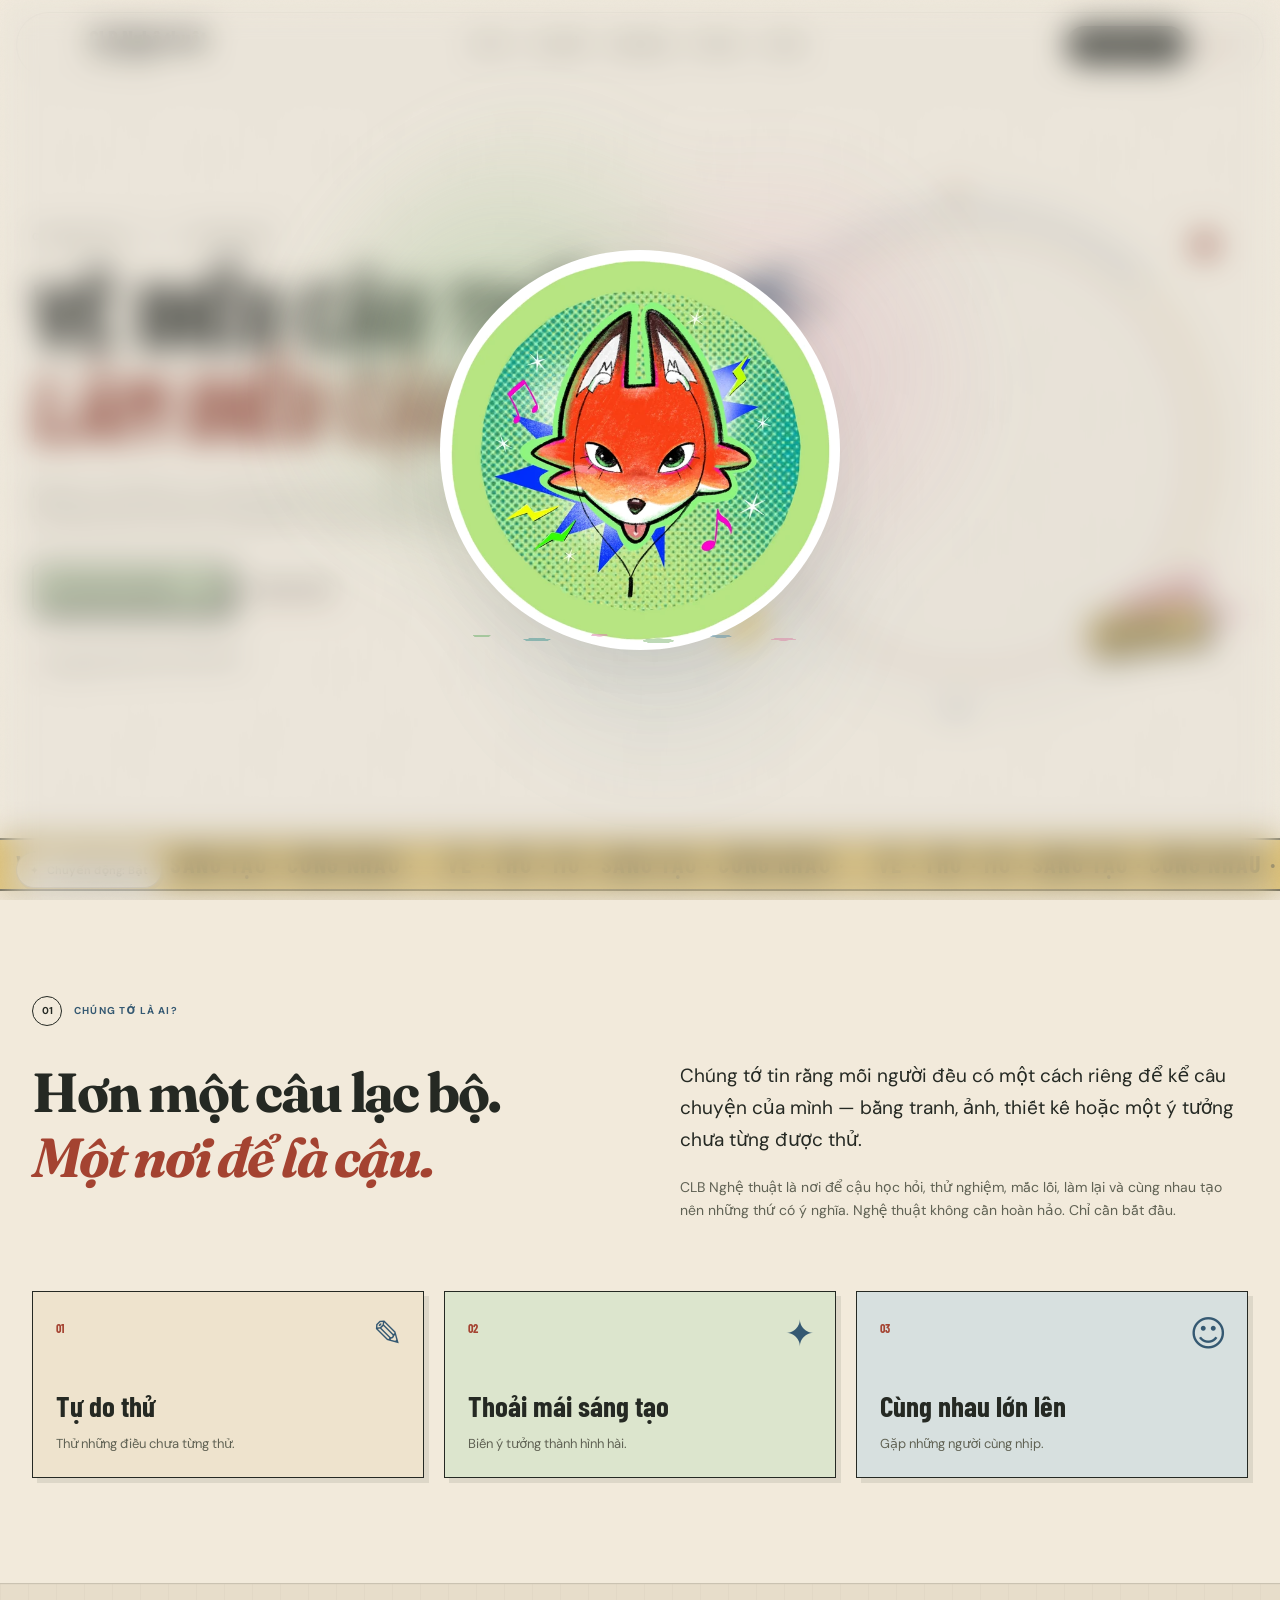
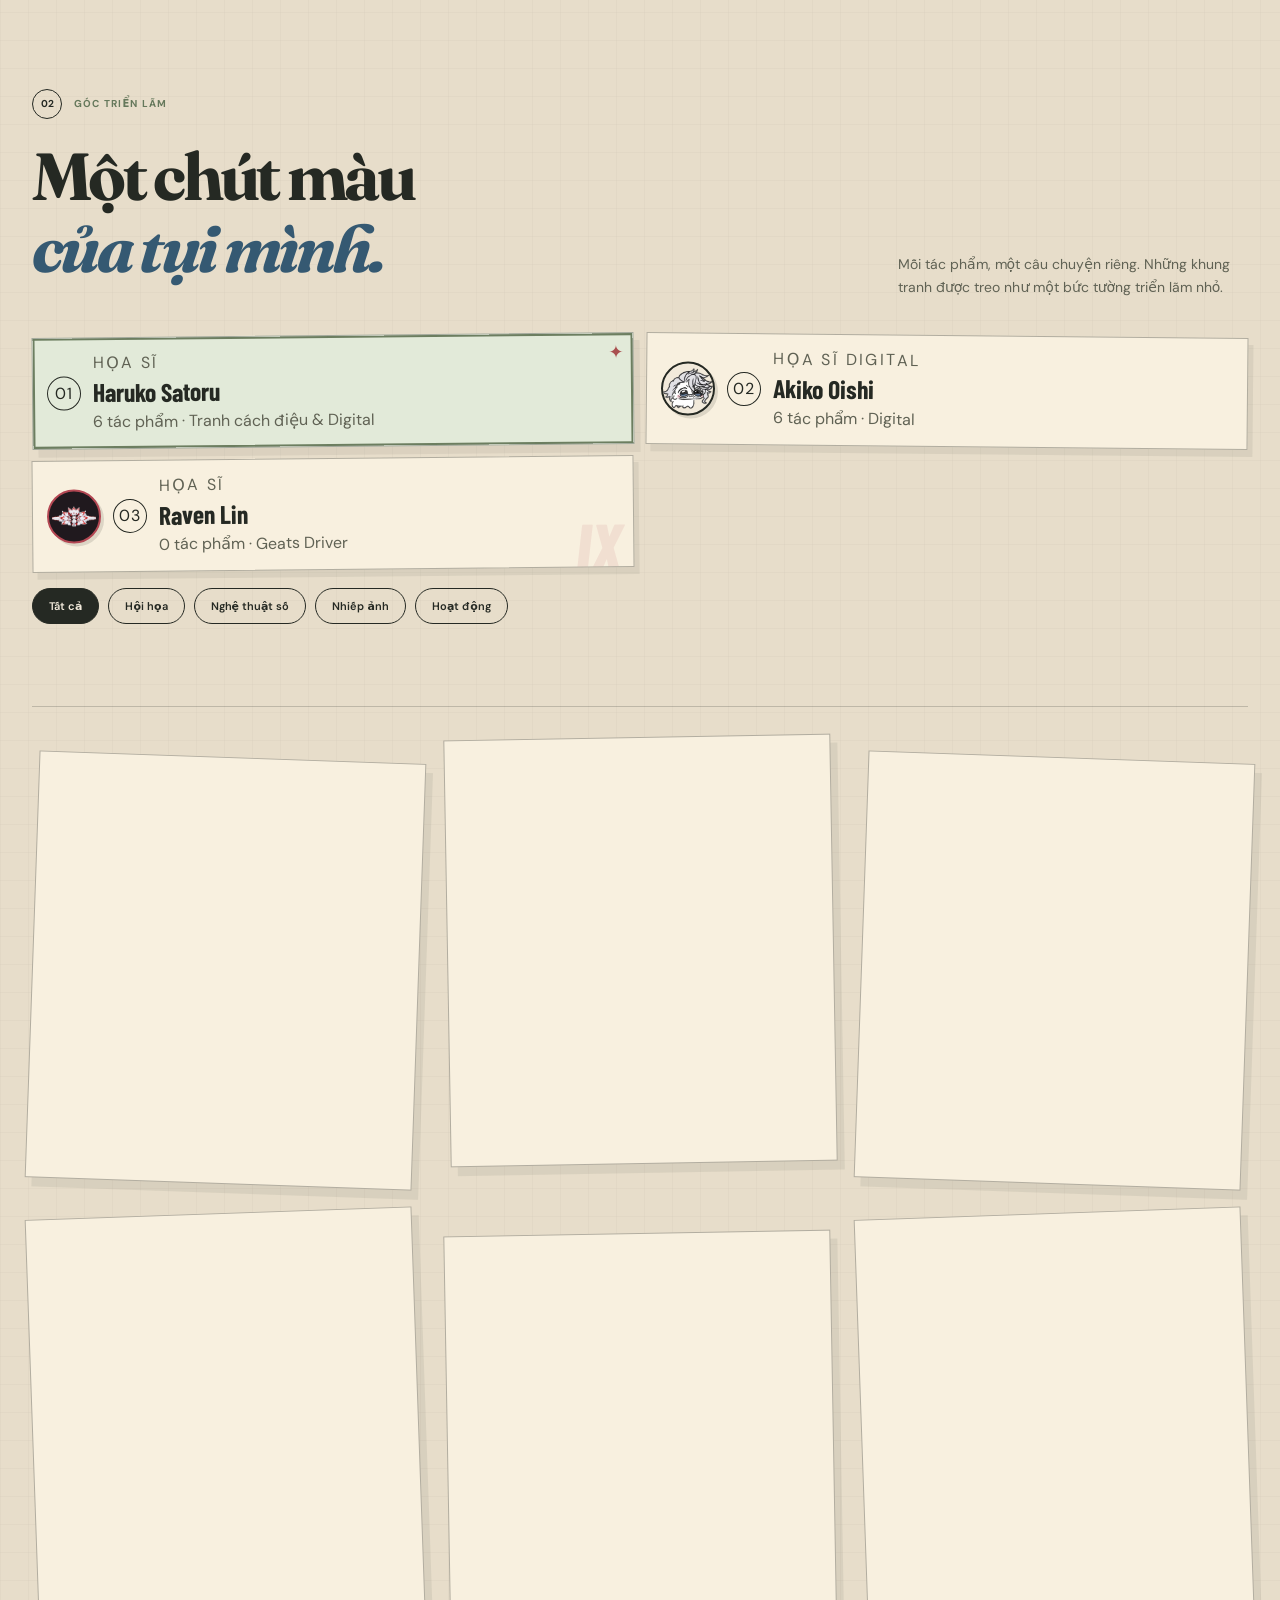
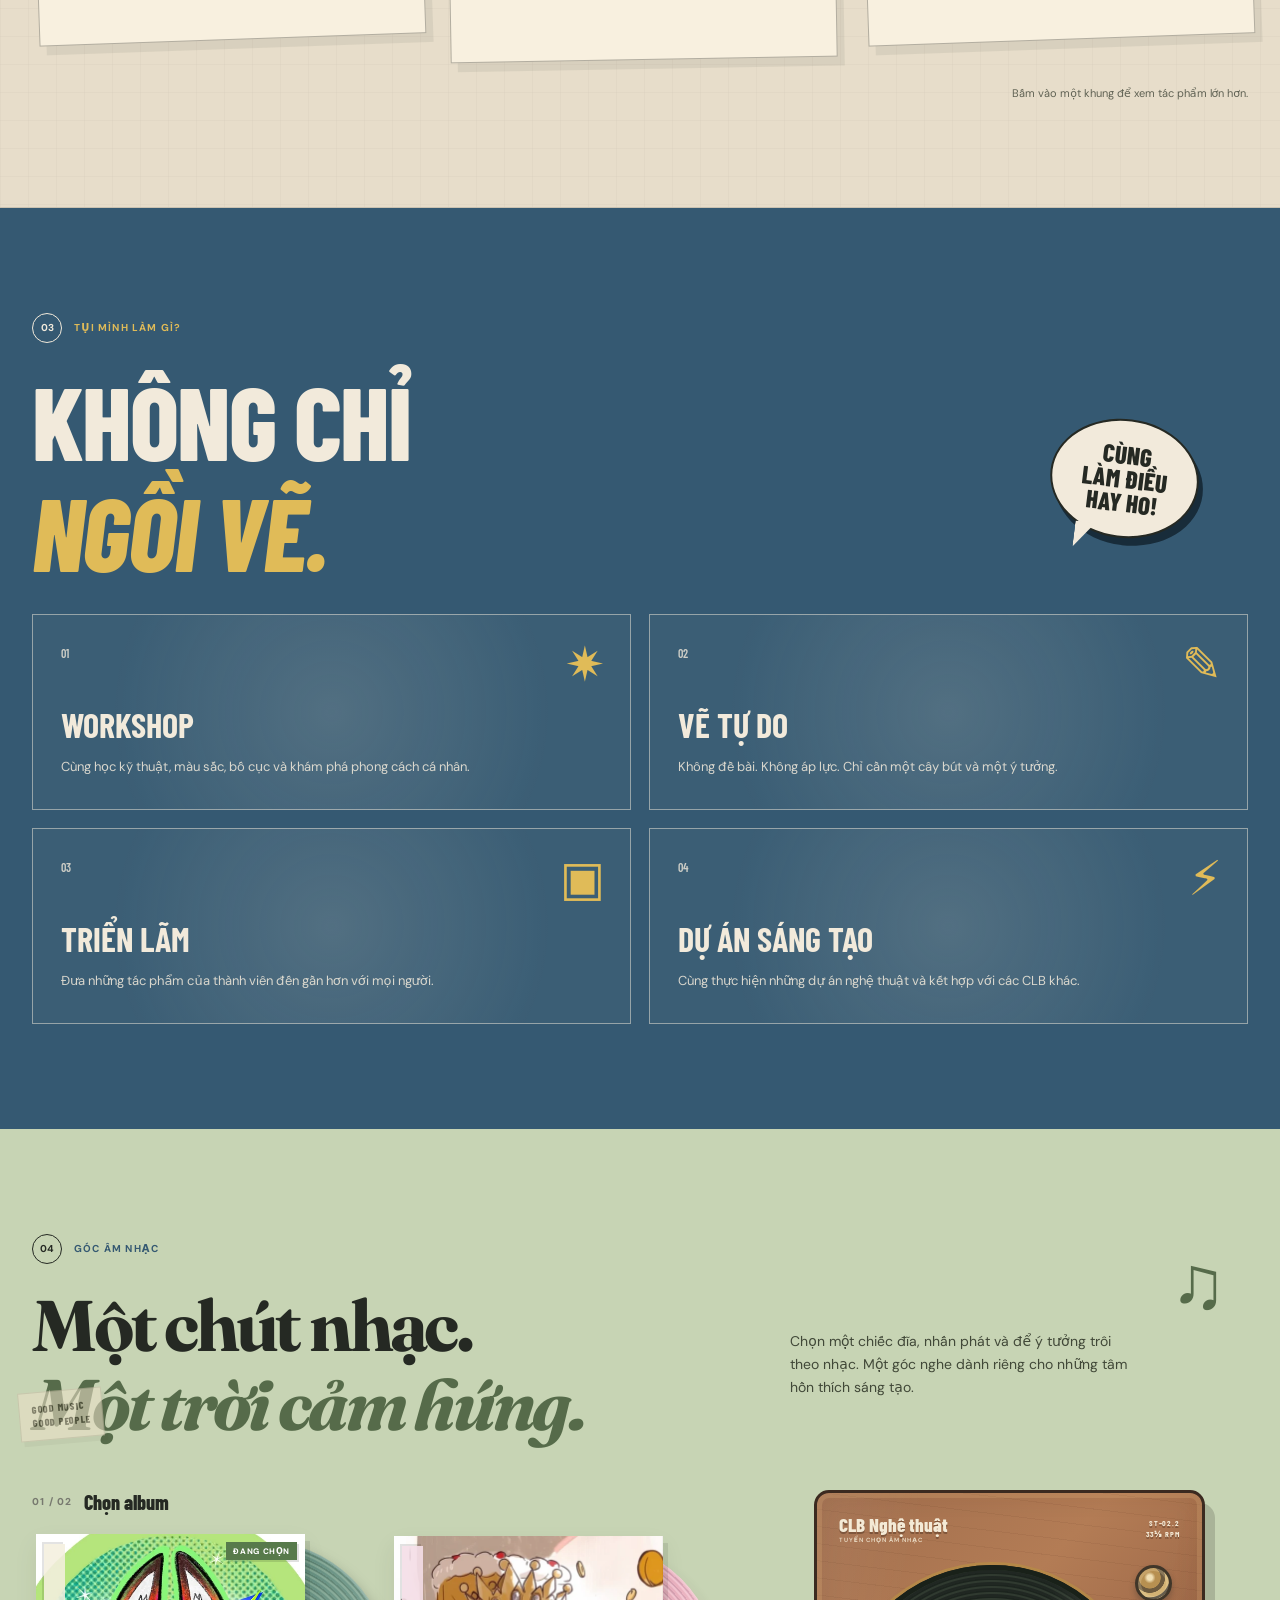
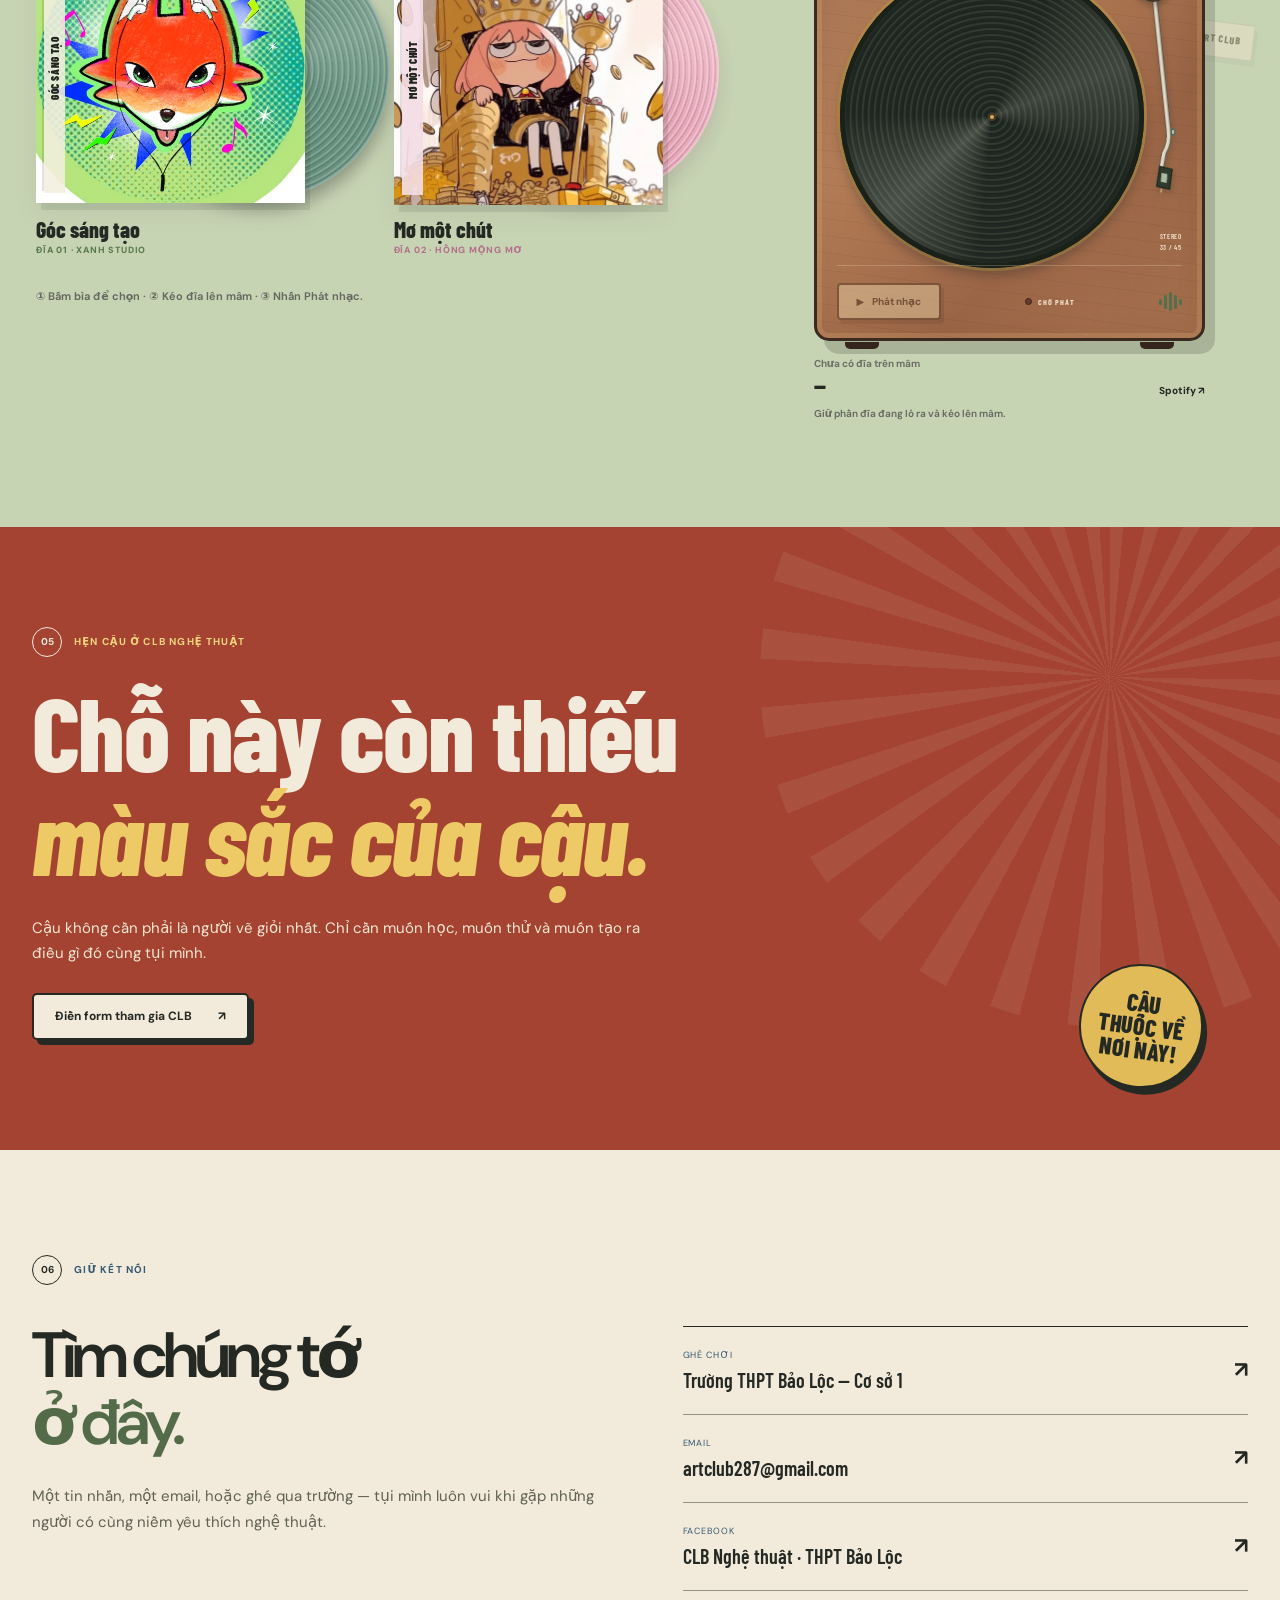
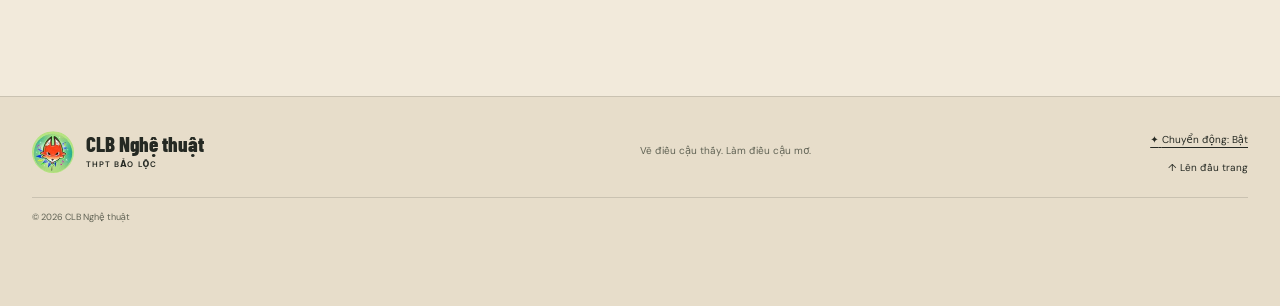
==== commit 6c382c74: "Add files via upload" ====
--- a/index.html
+++ b/index.html
@@ -35,14 +35,14 @@
 <link href="https://fonts.googleapis.com/css2?family=Barlow+Condensed:ital,wght@0,600;0,700;0,800;1,700;1,800&amp;family=DM+Sans:wght@400;500;600;700&amp;family=Fraunces:ital,wght@0,600;0,700;1,600&amp;display=swap" rel="stylesheet"/>
 
 
-<script src="js/core/bootstrap.js?v=6.3.0"></script><link href="css/tokens.css?v=6.3.0" rel="stylesheet"/><link href="css/site.css?v=6.3.0" rel="stylesheet"/><link href="css/music.css?v=6.3.0" rel="stylesheet"/><link rel="preload" as="image" href="assets/optimized/logo-new-640-db642e82.webp" fetchpriority="high"/><link href="css/intro.css?v=6.3.0" rel="stylesheet"/><link href="css/effects.css?v=6.3.0" rel="stylesheet" data-artist-effects="core"/><noscript><link href="https://fonts.googleapis.com/css2?family=Barlow+Condensed:ital,wght@0,600;0,700;0,800;1,700;1,800&amp;family=DM+Sans:wght@400;500;600;700&amp;family=Fraunces:ital,wght@0,600;0,700;1,600&amp;display=swap" rel="stylesheet"/></noscript></head>
+<script src="js/core/bootstrap.js?v=6.2.0"></script><link href="css/tokens.css?v=6.2.0" rel="stylesheet"/><link href="css/site.css?v=6.2.0" rel="stylesheet"/><link href="css/music.css?v=6.2.0" rel="stylesheet"/><link rel="preload" as="image" href="assets/optimized/logo-new-640-db642e82.webp" fetchpriority="high"/><link href="css/intro.css?v=6.2.0" rel="stylesheet"/><link href="css/effects.css?v=6.2.0" rel="stylesheet" data-artist-effects="core"/><noscript><link href="https://fonts.googleapis.com/css2?family=Barlow+Condensed:ital,wght@0,600;0,700;0,800;1,700;1,800&amp;family=DM+Sans:wght@400;500;600;700&amp;family=Fraunces:ital,wght@0,600;0,700;1,600&amp;display=swap" rel="stylesheet"/></noscript></head>
 <body><noscript>Trang cần bật JavaScript để đổi ngôn ngữ, chọn đĩa và chạy chuyển động.</noscript>
 <div class="art-intro" id="artIntro" aria-hidden="true" data-logo="assets/optimized/logo-new-640-db642e82.webp">
 <div class="art-intro-sticker star"></div><div class="art-intro-sticker bolt"></div><div class="art-intro-sticker spark"></div><div class="art-intro-sticker scribble"></div>
 <div class="art-intro-logo" id="artIntroLogo"><img class="art-intro-logo-base" alt="" aria-hidden="true" decoding="async" draggable="false" src="assets/optimized/logo-new-640-db642e82.webp"/><span class="art-intro-color-flow"><img class="art-intro-logo-color" alt="" aria-hidden="true" decoding="async" draggable="false" src="assets/optimized/logo-new-640-db642e82.webp"/></span><span class="art-intro-ring"></span></div>
 <div class="art-intro-caption">ART CLUB · BẢO LỘC</div>
 </div>
-<script type="module" src="js/features/intro.js?v=6.3.0"></script>
+<script type="module" src="js/features/intro.js?v=6.2.0"></script>
 <a class="skip-link" data-i18n="skip" href="#main">Đến nội dung chính</a>
 <div aria-hidden="true" class="paper-noise"></div>
 <header class="site-header" id="top">
@@ -218,5 +218,5 @@
 <div class="footer-tools"><button aria-pressed="true" class="text-button" id="motionToggle" type="button"><span aria-hidden="true">✦</span> <span data-i18n="motionOn" id="motionText">Chuyển động: Bật</span></button><a data-i18n="backTop" href="#top">↑ Lên đầu trang</a></div>
 <small>© 2026 <span data-i18n="clubName">CLB Nghệ thuật</span></small></footer>
 <dialog aria-label="Xem tác phẩm" class="lightbox" data-i18n-aria="viewArt" id="lightbox"><button aria-label="Đóng" class="lightbox-close" data-i18n-aria="close" type="button">×</button><figure><img alt="" id="lightboxImage"/><figcaption id="lightboxCaption"></figcaption></figure></dialog>
-<div aria-hidden="true" id="fxLayer"></div><div aria-hidden="true" class="scroll-progress" id="scrollProgress"></div><details class="motion-dock" id="motionDock"><summary><span aria-hidden="true">✦</span><span id="motionDockStatus">Chuyển động</span></summary><div class="motion-panel"><label><strong data-i18n="motionControl">Chuyển động trên trang</strong><select id="motionMode"><option data-i18n="motionAuto" value="auto">Theo thiết bị</option><option data-i18n="motionFull" value="full">Đầy đủ</option><option data-i18n="motionQuiet" value="quiet">Nhẹ</option><option data-i18n="motionDisabled" value="off">Tắt chuyển động</option></select></label><p id="motionReason" role="status"></p><p data-i18n="motionHelp">Chế độ Theo thiết bị tôn trọng cài đặt giảm chuyển động. Chọn Đầy đủ để chủ động bật hiệu ứng.</p><p class="build-status" id="buildStatus">v6.2.1 · đang khởi tạo</p></div></details><script src="content.js?v=6.2.1"></script><script src="js/app.js?v=6.2.1" type="module"></script></body>
+<div aria-hidden="true" id="fxLayer"></div><div aria-hidden="true" class="scroll-progress" id="scrollProgress"></div><details class="motion-dock" id="motionDock"><summary><span aria-hidden="true">✦</span><span id="motionDockStatus">Chuyển động</span></summary><div class="motion-panel"><label><strong data-i18n="motionControl">Chuyển động trên trang</strong><select id="motionMode"><option data-i18n="motionAuto" value="auto">Theo thiết bị</option><option data-i18n="motionFull" value="full">Đầy đủ</option><option data-i18n="motionQuiet" value="quiet">Nhẹ</option><option data-i18n="motionDisabled" value="off">Tắt chuyển động</option></select></label><p id="motionReason" role="status"></p><p data-i18n="motionHelp">Chế độ Theo thiết bị tôn trọng cài đặt giảm chuyển động. Chọn Đầy đủ để chủ động bật hiệu ứng.</p><p class="build-status" id="buildStatus">v6.2.0 · đang khởi tạo</p></div></details><script src="content.js?v=6.2.0"></script><script src="js/app.js?v=kivat-1.0" type="module"></script></body>
 </html>
--- a/css/tokens.css
+++ b/css/tokens.css
@@ -0,0 +1,23 @@
+/* Shared design tokens: edit colors / type here. */
+:root {
+  --paper: #f2eadb;
+  --paper-2: #e7ddca;
+  --ink: #252923;
+  --muted: #606254;
+  --sage: #b9cba3;
+  --sage-dark: #536b48;
+  --rust: #a44331;
+  --blue: #355972;
+  --dusty: #5d7d91;
+  --mustard: #e0bb58;
+  --pink: #d990a4;
+  --line: #25292326;
+  --body: "DM Sans",system-ui,sans-serif;
+  --editorial: "Fraunces",Georgia,serif;
+  --ease: cubic-bezier(.22,1,.36,1);
+  --spring: cubic-bezier(.22,1.45,.38,1);
+  --motion-ease: cubic-bezier(.16,1,.3,1);
+  --motion-soft: cubic-bezier(.22,.7,.2,1);
+  --gutter: clamp(18px,3vw,32px);
+  --display: "Barlow Condensed","Arial Narrow","Liberation Sans Narrow",sans-serif;
+}
--- a/css/site.css
+++ b/css/site.css
@@ -0,0 +1,3020 @@
+/* V4 core visual components. Historical player/lyrics styles removed. */
+* {
+  box-sizing: border-box;
+}
+
+html {
+  scroll-behavior: smooth;
+  scroll-padding-top: 105px;
+}
+
+body {
+  margin: 0;
+  background: var(--paper);
+  color: var(--ink);
+  font: 16px/1.65 var(--body);
+}
+
+body.no-scroll {
+  overflow: hidden;
+}
+
+a {
+  color: inherit;
+  text-decoration: none;
+}
+
+button, input {
+  font: inherit;
+  color: inherit;
+}
+
+button, a {
+  -webkit-tap-highlight-color: transparent;
+}
+
+button {
+  cursor: pointer;
+}
+
+button:disabled {
+  cursor: wait;
+  opacity: .65;
+}
+
+img {
+  display: block;
+  max-width: 100%;
+}
+
+h1, h2, h3, p {
+  margin-top: 0;
+}
+
+[hidden] {
+  display: none !important;
+}
+
+:focus-visible {
+  outline: 3px solid var(--blue);
+  outline-offset: 5px;
+}
+
+::selection {
+  background: var(--mustard);
+  color: var(--ink);
+}
+
+.skip-link {
+  position: fixed;
+  left: 16px;
+  top: -100px;
+  z-index: 1001;
+  padding: 12px 20px;
+  background: var(--paper);
+  border: 2px solid var(--ink);
+}
+
+.skip-link:focus {
+  top: 16px;
+}
+
+.paper-noise {
+  position: fixed;
+  inset: 0;
+  z-index: 100;
+  pointer-events: none;
+  opacity: .012;
+  background: url("../assets/optimized/paper-grain.png");
+}
+
+.section {
+  width: min(1220px,calc(100% - 64px));
+  margin: auto;
+  padding: 105px 0;
+}
+
+.site-header {
+  position: sticky;
+  top: 12px;
+  z-index: 50;
+  width: min(1250px,calc(100% - 32px));
+  margin: 12px auto 0;
+  display: flex;
+  align-items: center;
+  justify-content: space-between;
+  padding: 11px 14px 11px 18px;
+  background: #f2eadbf0;
+  border: 1px solid var(--line);
+  border-radius: 50px;
+  backdrop-filter: blur(14px);
+}
+
+.brand, .footer-brand {
+  display: flex;
+  align-items: center;
+  gap: 12px;
+  flex-shrink: 0;
+}
+
+.brand-logo {
+  display: grid;
+  place-items: center;
+  width: 42px;
+  height: 42px;
+  border-radius: 50%;
+  overflow: hidden;
+  flex-shrink: 0;
+}
+
+.brand-logo img {
+  width: 107%;
+  max-width: none;
+  height: 107%;
+  object-fit: cover;
+  clip-path: circle(47%);
+}
+
+.brand-copy, .footer-brand>span:last-child {
+  display: grid;
+  line-height: 1.15;
+}
+
+.brand strong, .footer-brand strong {
+  font: 800 21px/1.05 var(--display);
+}
+
+.brand small, .footer-brand small {
+  font: 600 8px/1.2 var(--body);
+  letter-spacing: .13em;
+  margin-top: 5px;
+}
+
+.nav {
+  display: flex;
+  align-items: center;
+  gap: 2px;
+}
+
+.nav a {
+  padding: 10px 9px;
+  font-size: 12px;
+  font-weight: 600;
+  border-radius: 25px;
+  transition: background .2s;
+}
+
+.nav a:hover {
+  background: #b9cba355;
+}
+
+.header-actions {
+  display: flex;
+  gap: 14px;
+  align-items: center;
+}
+
+.header-join {
+  display: flex;
+  gap: 9px;
+  align-items: center;
+  background: var(--ink);
+  color: var(--paper);
+  padding: 10px 15px;
+  border-radius: 30px;
+  font-size: 11px;
+  font-weight: 700;
+  transition: transform .3s var(--spring);
+}
+
+.header-join:hover {
+  transform: translateY(-3px);
+}
+
+.lang-toggle {
+  display: flex;
+  gap: 6px;
+  align-items: center;
+  border: 0;
+  background: none;
+  padding: 10px 2px;
+  font-size: 12px;
+}
+
+.lang-toggle [data-lang-option] {
+  opacity: .5;
+}
+
+.lang-toggle .is-current {
+  color: var(--rust);
+  opacity: 1;
+  font-weight: 800;
+  border-bottom: 2px solid currentColor;
+}
+
+.menu-toggle {
+  display: none;
+  border: 0;
+  background: var(--ink);
+  width: 40px;
+  height: 40px;
+  border-radius: 50%;
+  position: relative;
+}
+
+.menu-toggle span {
+  position: absolute;
+  width: 17px;
+  height: 2px;
+  background: var(--paper);
+  top: 16px;
+  left: 12px;
+  transition: transform .25s;
+}
+
+.menu-toggle span+span {
+  top: 22px;
+}
+
+.menu-toggle[aria-expanded="true"] span:first-child {
+  transform: translateY(3px) rotate(45deg);
+}
+
+.menu-toggle[aria-expanded="true"] span:last-child {
+  transform: translateY(-3px) rotate(-45deg);
+}
+
+.kicker, .section-label {
+  display: flex;
+  align-items: center;
+  gap: 12px;
+  font: 700 10px/1.4 var(--body);
+  letter-spacing: .12em;
+}
+
+.kicker i {
+  width: 36px;
+  height: 1px;
+  background: var(--ink);
+}
+
+.section-label>span {
+  display: grid;
+  place-items: center;
+  width: 30px;
+  height: 30px;
+  border: 1px solid currentColor;
+  border-radius: 50%;
+  flex: 0 0 auto;
+  font-size: 10px;
+  letter-spacing: 0;
+}
+
+.section-label b {
+  color: var(--blue);
+}
+
+.section h2, .join-section h2 {
+  font: 700 clamp(44px,5.5vw,78px)/1.08 var(--display);
+  letter-spacing: -.015em;
+  margin: 22px 0 28px;
+}
+
+.section h2 em, .join-section h2 em {
+  font-style: normal;
+  color: var(--rust);
+}
+
+.hero {
+  display: grid;
+  gap: 52px;
+  align-items: center;
+  padding-top: 75px;
+  padding-bottom: 88px;
+  min-height: 760px;
+}
+
+.hero h1 {
+  font: 800 clamp(66px,7.3vw,107px)/.98 var(--display);
+  letter-spacing: -.018em;
+  margin: 24px 0 28px;
+}
+
+.hero h1 em {
+  color: var(--rust);
+  font-style: italic;
+  text-shadow: 2px 3px 0 #c8b9a466;
+}
+
+.hero-copy>p {
+  max-width: 540px;
+  font-size: 16px;
+  color: var(--muted);
+}
+
+.hero-actions {
+  display: flex;
+  align-items: center;
+  gap: 25px;
+  margin-top: 32px;
+}
+
+.comic-button {
+  display: inline-flex;
+  align-items: center;
+  justify-content: space-between;
+  gap: 26px;
+  padding: 13px 21px;
+  border: 2px solid var(--ink);
+  background: var(--sage);
+  border-radius: 5px;
+  box-shadow: 5px 5px 0 var(--ink);
+  font: 700 12px/1.4 var(--body);
+  transition: transform .35s var(--spring),box-shadow .3s;
+}
+
+.comic-button:hover {
+  transform: translate(-2px,-4px) rotate(-1deg);
+  box-shadow: 7px 9px 0 var(--ink);
+}
+
+.comic-button:active {
+  transform: translate(4px,4px);
+  box-shadow: 1px 1px 0 var(--ink);
+}
+
+.comic-button.light {
+  background: var(--paper);
+  color: var(--ink);
+}
+
+.scribble-link {
+  font-weight: 700;
+  font-size: 12px;
+  text-decoration: underline wavy var(--rust);
+  text-underline-offset: 7px;
+}
+
+.hero-note {
+  display: inline-flex;
+  gap: 8px;
+  font-size: 11px;
+  font-weight: 500;
+  margin-top: 40px;
+  transform: rotate(-2deg);
+}
+
+.hero-note>span:first-child {
+  color: var(--rust);
+}
+
+.hero-stage {
+  position: relative;
+  min-width: 0;
+  min-height: 530px;
+  display: grid;
+  place-items: center;
+  isolation: isolate;
+}
+
+.hero-stage:before {
+  content: "";
+  position: absolute;
+  width: 96%;
+  aspect-ratio: 1;
+  border-radius: 50%;
+  opacity: .24;
+  background: radial-gradient(var(--dusty) 1.5px,transparent 2px);
+  background-size: 9px 9px;
+}
+
+.logo-float {
+  width: min(440px,85%);
+  aspect-ratio: 1;
+  position: relative;
+}
+
+.hero-logo {
+  display: block;
+  width: 100%;
+  height: 100%;
+  border: 0;
+  background: transparent;
+  padding: 0;
+  position: relative;
+  z-index: 5;
+  transition: transform .5s var(--spring);
+}
+
+.hero-logo:hover {
+  transform: rotate(-4deg) scale(1.05);
+}
+
+.hero-logo img {
+  position: absolute;
+  width: 88%;
+  height: 88%;
+  inset: 6%;
+  object-fit: cover;
+  clip-path: circle(47.5%);
+}
+
+.orbit {
+  position: absolute;
+  inset: 0;
+  border-radius: 50%;
+  pointer-events: none;
+}
+
+.orbit-one {
+  border: 2px dashed var(--rust);
+}
+
+.orbit-two {
+  inset: -5%;
+  border: 2px solid transparent;
+  border-top-color: var(--blue);
+  border-right-color: var(--mustard);
+}
+
+.orbit-dots {
+  position: absolute;
+  inset: -9%;
+  border: 1px solid #35597233;
+  border-radius: 50%;
+  pointer-events: none;
+}
+
+.orbit-dots:before, .orbit-dots:after {
+  content: "";
+  position: absolute;
+  width: 10px;
+  height: 10px;
+  border-radius: 50%;
+  background: var(--rust);
+  left: 46%;
+  top: -5px;
+}
+
+.orbit-dots:after {
+  top: auto;
+  bottom: -5px;
+  background: var(--blue);
+}
+
+.tap-label {
+  position: absolute;
+  right: -3%;
+  bottom: 5%;
+  background: var(--mustard);
+  border: 2px solid var(--ink);
+  box-shadow: 4px 4px 0 var(--ink);
+  padding: 9px 13px;
+  font: 800 19px/1 var(--display);
+  transform: rotate(-8deg);
+  white-space: nowrap;
+}
+
+.comic-ray {
+  position: absolute;
+  width: 145px;
+  height: 85px;
+  clip-path: polygon(0 45%,74% 0,56% 40%,100% 55%,53% 66%,72% 100%);
+  pointer-events: none;
+  z-index: 1;
+}
+
+.ray-a {
+  left: 0;
+  top: 14%;
+  background: var(--dusty);
+  --float-rotate: 12deg;
+}
+
+.ray-b {
+  right: -1%;
+  bottom: 12%;
+  background: var(--pink);
+  --float-rotate: -18deg;
+}
+
+.comic-spark, .comic-note {
+  position: absolute;
+  font: 800 54px/1 var(--display);
+  pointer-events: none;
+  z-index: 6;
+}
+
+.spark-a {
+  right: 4%;
+  top: 6%;
+  color: var(--rust);
+  --float-rotate: -9deg;
+}
+
+.spark-b {
+  left: 3%;
+  bottom: 13%;
+  color: var(--mustard);
+  --float-rotate: -12deg;
+}
+
+.note-a {
+  left: 2%;
+  top: 29%;
+  color: var(--blue);
+  --float-rotate: 12deg;
+}
+
+.comic-bubble {
+  position: absolute;
+  z-index: 7;
+  background: var(--paper);
+  border: 2px solid var(--ink);
+  box-shadow: 4px 5px 0 var(--ink);
+  font: 800 22px/1 var(--display);
+  padding: 12px 17px;
+  pointer-events: none;
+  opacity: 0;
+  transition: opacity .3s,transform .75s var(--spring);
+}
+
+.bubble-one {
+  top: 2%;
+  left: 0;
+  transform: translate(85px,110px) scale(.1) rotate(24deg);
+}
+
+.bubble-two {
+  right: 0;
+  top: 28%;
+  transform: translate(-95px,65px) scale(.1) rotate(-20deg);
+}
+
+.logo-open .bubble-one {
+  opacity: 1;
+  transform: rotate(-9deg);
+}
+
+.logo-open .bubble-two {
+  opacity: 1;
+  transform: rotate(8deg);
+  transition-delay: .08s;
+}
+
+.mascot-card {
+  position: absolute;
+  z-index: 10;
+  bottom: -4%;
+  width: min(380px,95%);
+  background: var(--paper);
+  border: 2px solid var(--ink);
+  padding: 24px;
+  box-shadow: 8px 8px 0 var(--ink);
+  visibility: hidden;
+  opacity: 0;
+  transform: translate(-20px,35px) rotate(-5deg) scale(.75);
+  transition: opacity .25s,transform .7s var(--spring),visibility .4s;
+}
+
+.logo-open .mascot-card {
+  visibility: visible;
+  opacity: 1;
+}
+
+.mascot-card h2 {
+  font: 700 34px/1.05 var(--display);
+  margin: 12px 0;
+}
+
+.mascot-card p {
+  font-size: 12px;
+}
+
+.mini-label {
+  font-size: 9px;
+  letter-spacing: .12em;
+  color: var(--blue);
+}
+
+.mascot-close {
+  position: absolute;
+  top: 3px;
+  right: 5px;
+  width: 35px;
+  height: 35px;
+  border: 0;
+  background: none;
+  font-size: 26px;
+}
+
+.mascot-tags {
+  display: flex;
+  gap: 8px;
+}
+
+.mascot-tags span {
+  border: 1px solid var(--ink);
+  padding: 4px 10px;
+  font: 700 14px var(--display);
+  background: var(--sage);
+}
+
+.ticker {
+  border-block: 2px solid var(--ink);
+  background: var(--mustard);
+}
+
+.ticker-track {
+  display: flex;
+  width: max-content;
+}
+
+.ticker-track>span {
+  flex-shrink: 0;
+  padding: 10px 16px;
+  white-space: nowrap;
+  font: 700 24px/1.2 var(--display);
+  letter-spacing: .07em;
+}
+
+.panel-paper {
+  position: relative;
+}
+
+.about-grid {
+  display: grid;
+  gap: 80px;
+  margin-top: 12px;
+}
+
+.about h2 {
+  font-family: var(--editorial);
+  font-size: clamp(38px,4.3vw,62px);
+  line-height: 1.18;
+  letter-spacing: -.04em;
+}
+
+.about h2 em {
+  font-style: italic;
+}
+
+.about-copy {
+  padding-top: 22px;
+}
+
+.lead {
+  font-size: 19px;
+  line-height: 1.7;
+}
+
+.about-copy p:not(.lead) {
+  color: var(--muted);
+  font-size: 14px;
+}
+
+.values {
+  display: grid;
+  gap: 20px;
+  margin-top: 55px;
+}
+
+.values article {
+  border: 1.5px solid var(--ink);
+  padding: 23px;
+  position: relative;
+  background: #eee3cd;
+  box-shadow: 5px 5px 0 #25292319;
+  transition: translate .45s var(--spring),box-shadow .4s;
+}
+
+.values article:nth-child(2) {
+  background: #dce5cd;
+}
+
+.values article:nth-child(3) {
+  background: #d7e0df;
+}
+
+.values article:hover {
+  translate: 0 -9px;
+  box-shadow: 7px 12px 0 #25292320;
+}
+
+.values article>span {
+  font: 700 12px var(--display);
+  color: var(--rust);
+}
+
+.values h3 {
+  font: 700 29px/1.15 var(--display);
+  margin: 48px 0 10px;
+}
+
+.values p {
+  font-size: 13px;
+  color: var(--muted);
+  margin: 0;
+}
+
+.values i {
+  position: absolute;
+  top: 12px;
+  right: 20px;
+  font-size: 36px;
+  font-style: normal;
+  color: var(--blue);
+}
+
+.panel-wall, .panel-blue, .panel-music {
+  width: 100%;
+  padding-inline: max(32px,calc((100% - 1220px)/2));
+}
+
+.panel-wall {
+  background: var(--paper-2);
+  border-block: 1px solid var(--line);
+  position: relative;
+}
+
+.panel-wall:before {
+  content: "";
+  position: absolute;
+  inset: 0;
+  opacity: .33;
+  pointer-events: none;
+  background-image: linear-gradient(#25292312 1px,transparent 1px),linear-gradient(90deg,#25292312 1px,transparent 1px);
+  background-size: 28px 28px;
+}
+
+.section-heading {
+  display: flex;
+  align-items: end;
+  justify-content: space-between;
+  gap: 50px;
+  position: relative;
+}
+
+.gallery-section h2 {
+  font-family: var(--editorial);
+  font-size: clamp(42px,5.2vw,73px);
+  line-height: 1.08;
+  letter-spacing: -.055em;
+}
+
+.gallery-section h2 em {
+  color: var(--blue);
+  font-style: italic;
+}
+
+.section-heading>p {
+  max-width: 350px;
+  font-size: 14px;
+  color: var(--muted);
+}
+
+.filters {
+  position: relative;
+  display: flex;
+  gap: 9px;
+  flex-wrap: wrap;
+  margin: 10px 0 40px;
+}
+
+.filter {
+  padding: 8px 16px;
+  border: 1px solid var(--ink);
+  border-radius: 25px;
+  background: transparent;
+  font-size: 11px;
+  font-weight: 600;
+  transition: background .25s,translate .3s var(--spring);
+}
+
+.filter.active {
+  background: var(--ink);
+  color: var(--paper);
+}
+
+.filter:hover {
+  translate: 0 -3px;
+}
+
+.exhibition-wall {
+  display: grid;
+  grid-template-columns: repeat(3,minmax(0,1fr));
+  gap: 28px;
+  align-items: start;
+  position: relative;
+  min-height: 330px;
+}
+
+.gallery-card {
+  display: block;
+  width: 100%;
+  text-align: left;
+  padding: 12px 12px 22px;
+  border: 1px solid #25292355;
+  border-radius: 0;
+  background: #f8f0df;
+  box-shadow: 7px 9px 0 #25292312;
+  position: relative;
+  transform: rotate(-2deg);
+  transition: transform .5s var(--spring),box-shadow .4s;
+}
+
+.gallery-card:before {
+  content: "";
+  position: absolute;
+  left: calc(50% - 28px);
+  top: -10px;
+  width: 56px;
+  height: 22px;
+  background: #c3b999cc;
+  transform: rotate(-5deg);
+  z-index: 2;
+}
+
+.gallery-card:nth-child(2n) {
+  transform: rotate(2deg);
+  margin-top: 20px;
+}
+
+.gallery-card:hover {
+  transform: translateY(-8px) rotate(0);
+  box-shadow: 10px 17px 0 #25292315;
+}
+
+.gallery-card>img {
+  width: 100%;
+  aspect-ratio: 4/3;
+  object-fit: contain;
+}
+
+.gallery-info {
+  padding-top: 12px;
+}
+
+.gallery-info h3 {
+  font: 700 22px/1.15 var(--display);
+  margin-bottom: 4px;
+}
+
+.gallery-info p {
+  font-size: 10px;
+  line-height: 1.6;
+  color: var(--muted);
+  margin: 0;
+}
+
+.placeholder-art {
+  display: grid;
+  place-content: center;
+  aspect-ratio: 1;
+  background: var(--sage);
+  text-align: center;
+  font: 800 66px/.95 var(--display);
+  color: var(--sage-dark);
+}
+
+.gallery-hint {
+  text-align: right;
+  font-size: 11px;
+  color: var(--muted);
+  margin: 24px 0 0;
+}
+
+.panel-blue {
+  background: var(--blue);
+  color: var(--paper);
+  position: relative;
+}
+
+.panel-blue .section-label b {
+  color: var(--mustard);
+}
+
+.activity-title {
+  display: flex;
+  align-items: center;
+  justify-content: space-between;
+  gap: 30px;
+}
+
+.activity-title h2 {
+  min-width: 0;
+  flex: 1;
+  overflow-wrap: break-word;
+  text-transform: uppercase;
+  font-size: clamp(64px,8vw,110px);
+  font-weight: 800;
+}
+
+.activity-title h2 em {
+  color: var(--mustard);
+  font-style: italic;
+}
+
+.speech {
+  flex-shrink: 0;
+  padding: 22px 30px;
+  background: var(--paper);
+  border: 2px solid var(--ink);
+  color: var(--ink);
+  border-radius: 50%;
+  font: 800 25px/.95 var(--display);
+  transform: rotate(7deg);
+  position: relative;
+  margin-right: 4%;
+  text-align: center;
+  box-shadow: 5px 7px 0 #182c3a;
+}
+
+.speech:after {
+  content: "";
+  position: absolute;
+  left: 20%;
+  bottom: -16px;
+  width: 20px;
+  height: 26px;
+  clip-path: polygon(0 0,100% 0,0 100%);
+  background: var(--paper);
+}
+
+.activity-grid {
+  display: grid;
+  grid-template-columns: repeat(2,minmax(0,1fr));
+  gap: 18px;
+}
+
+.activity-card {
+  padding: 25px 28px;
+  border: 1px solid #f2eadb80;
+  position: relative;
+  overflow: hidden;
+  background: #f2eadb08;
+  transition: translate .5s var(--spring),background .35s,color .35s;
+}
+
+.activity-card:hover {
+  translate: 0 -7px;
+  background: var(--paper);
+  color: var(--ink);
+}
+
+.activity-card>b {
+  font: 600 12px var(--display);
+  opacity: .8;
+}
+
+.activity-card .icon {
+  position: absolute;
+  right: 25px;
+  top: 10px;
+  color: var(--mustard);
+  font-size: 48px;
+}
+
+.activity-card h3 {
+  font: 700 34px/1.1 var(--display);
+  margin: 40px 0 12px;
+}
+
+.activity-card p {
+  max-width: 460px;
+  font-size: 13px;
+  line-height: 1.7;
+  opacity: .86;
+  margin-bottom: 6px;
+}
+
+.panel-music {
+  --room: #c7d4b4;
+  --room-accent: #566b4a;
+  background: var(--room);
+  transition: background-color .75s ease;
+}
+
+.panel-music[data-theme="pink"] {
+  --room: #e8c5cd;
+  --room-accent: #8e425c;
+}
+
+.music-top {
+  display: grid;
+  grid-template-columns: 1.4fr 1fr;
+  gap: 60px;
+  align-items: center;
+  margin-bottom: 46px;
+}
+
+.music-copy h2 {
+  font-family: var(--editorial);
+  font-size: clamp(42px,5.6vw,77px);
+  line-height: 1.1;
+  letter-spacing: -.045em;
+  margin-bottom: 0;
+}
+
+.music-copy h2 em {
+  color: var(--room-accent);
+  font-style: italic;
+  transition: color .7s;
+}
+
+.music-intro {
+  position: relative;
+  padding-left: 24px;
+}
+
+.music-intro p {
+  font-size: 14px;
+  max-width: 340px;
+  margin-top: 65px;
+  color: #414838;
+}
+
+.music-doodle {
+  position: absolute;
+  right: 22px;
+  top: -20px;
+  font: 600 74px/1 var(--editorial);
+  color: var(--room-accent);
+}
+
+.groove {
+  position: absolute;
+  inset: 12%;
+  border: 1px solid #f2eadb26;
+  border-radius: 50%;
+}
+
+.text-button {
+  background: none;
+  border: 0;
+  padding: 5px 0;
+  font-size: 10px;
+  text-decoration: underline;
+  text-underline-offset: 4px;
+  text-align: left;
+}
+
+.join-section {
+  position: relative;
+  overflow: hidden;
+  background: var(--rust);
+  color: var(--paper);
+}
+
+.join-inner {
+  width: min(1220px,calc(100% - 64px));
+  margin: auto;
+  padding: 100px 0 110px;
+  position: relative;
+  z-index: 2;
+}
+
+.join-section .section-label b {
+  color: #f3d67d;
+}
+
+.join-section h2 {
+  font-size: clamp(70px,8vw,113px);
+  font-weight: 800;
+  line-height: 1.02;
+  max-width: 1040px;
+}
+
+.join-section h2 em {
+  color: #edca66;
+  font-style: italic;
+}
+
+.join-inner>p {
+  max-width: 610px;
+  font-size: 15px;
+  color: #f5e7d3;
+  margin: 0 0 28px;
+}
+
+.join-burst {
+  position: absolute;
+  width: 700px;
+  aspect-ratio: 1;
+  right: -180px;
+  top: -200px;
+  border-radius: 50%;
+  opacity: .08;
+  background: repeating-conic-gradient(#f2eadb 0 5deg,transparent 5deg 13deg);
+}
+
+.join-sticker {
+  position: absolute;
+  right: 6%;
+  bottom: 10%;
+  width: 124px;
+  height: 124px;
+  border-radius: 50%;
+  display: grid;
+  place-content: center;
+  text-align: center;
+  border: 2px solid var(--ink);
+  background: var(--mustard);
+  color: var(--ink);
+  font: 800 24px/.98 var(--display);
+  box-shadow: 5px 6px 0 var(--ink);
+  transform: rotate(8deg);
+  z-index: 3;
+}
+
+.contact-grid {
+  display: grid;
+  gap: 85px;
+  margin-top: 15px;
+}
+
+.contact h2 {
+  font-family: var(--body);
+  font-size: clamp(43px,5vw,67px);
+  font-weight: 600;
+  letter-spacing: -.065em;
+  line-height: 1.05;
+}
+
+.contact h2 em {
+  color: var(--sage-dark);
+}
+
+.contact .lead {
+  font-size: 15px;
+  color: var(--muted);
+}
+
+.contact-list {
+  border-top: 1.5px solid var(--ink);
+  margin-top: 26px;
+}
+
+.contact-list a {
+  display: grid;
+  gap: 4px;
+  padding: 21px 0;
+  border-bottom: 1px solid #25292377;
+}
+
+.contact-list a:hover {
+  padding-left: 12px;
+  background: #b9cba326;
+}
+
+.contact-list span {
+  grid-column: 1;
+  font-size: 9px;
+  letter-spacing: .11em;
+  color: var(--blue);
+}
+
+.contact-list strong {
+  grid-column: 1;
+  font: 600 20px/1.3 var(--display);
+}
+
+.contact-list b {
+  grid-column: 2;
+  grid-row: 1 / 3;
+  align-self: center;
+  font-size: 22px;
+}
+
+.footer {
+  display: grid;
+  grid-template-columns: 1.2fr 1fr auto;
+  gap: 20px;
+  align-items: center;
+  padding: 30px max(32px,calc((100% - 1220px)/2));
+  background: var(--paper-2);
+  border-top: 1px solid var(--line);
+}
+
+.footer>p {
+  font-size: 10px;
+  margin: 0;
+  color: var(--muted);
+}
+
+.footer>small {
+  grid-column: 1 / -1;
+  font-size: 9px;
+  color: var(--muted);
+  padding-top: 12px;
+  border-top: 1px solid var(--line);
+}
+
+.footer-tools {
+  display: grid;
+  gap: 7px;
+  justify-items: end;
+}
+
+.footer-tools a {
+  font-size: 10px;
+}
+
+.lightbox {
+  border: 0;
+  width: min(950px,91vw);
+  max-width: none;
+  background: transparent;
+  color: var(--paper);
+  padding: 0;
+  overflow: visible;
+}
+
+.lightbox::backdrop {
+  background: #181c18ed;
+  backdrop-filter: blur(6px);
+}
+
+.lightbox figure {
+  margin: 0;
+}
+
+.lightbox img {
+  margin: auto;
+  max-height: 79vh;
+  width: auto;
+  max-width: 100%;
+  border: 8px solid var(--paper);
+  object-fit: contain;
+}
+
+.lightbox figcaption {
+  font-size: 12px;
+  text-align: center;
+  margin-top: 14px;
+}
+
+.lightbox-close {
+  position: fixed;
+  top: 15px;
+  right: 15px;
+  width: 42px;
+  height: 42px;
+  border: 0;
+  border-radius: 50%;
+  background: var(--paper);
+  color: var(--ink);
+  font-size: 28px;
+}
+
+@media (min-width:1450px) {
+.hero {
+  min-height: 820px;
+}
+}
+
+@media (max-width:1080px) {
+.nav a {
+  padding: 10px 6px;
+  font-size: 11px;
+}
+
+.header-actions {
+  gap: 10px;
+}
+
+.header-join {
+  display: none;
+}
+
+.hero {
+  gap: 30px;
+  min-height: 680px;
+}
+
+.hero-stage {
+  min-height: 440px;
+}
+
+.hero h1 {
+  font-size: clamp(66px,8.5vw,91px);
+}
+
+.music-copy h2 {
+  font-size: 58px;
+}
+}
+
+@media (max-width:800px) {
+.section {
+  padding: 75px 0;
+}
+
+.site-header {
+  top: 8px;
+  margin-top: 8px;
+  padding: 9px 12px;
+}
+
+.nav {
+  display: none;
+  position: absolute;
+  top: calc(100% + 9px);
+  left: 0;
+  right: 0;
+  padding: 12px;
+  background: var(--paper);
+  border: 1px solid var(--ink);
+  border-radius: 16px;
+  box-shadow: 5px 7px 0 #25292320;
+}
+
+.nav.open {
+  display: grid;
+  grid-template-columns: 1fr 1fr;
+  gap: 6px;
+}
+
+.nav a {
+  padding: 13px;
+  font-size: 13px;
+}
+
+.menu-toggle {
+  display: block;
+}
+
+.header-actions {
+  gap: 15px;
+}
+
+.hero {
+  gap: 10px;
+  padding-top: 48px;
+}
+
+.hero h1 {
+  max-width: 700px;
+  font-size: clamp(62px,12vw,95px);
+}
+
+.hero-copy>p {
+  max-width: 650px;
+}
+
+.hero-note {
+  margin-top: 32px;
+}
+
+.hero-stage {
+  margin: auto;
+}
+
+.hero-stage:before {
+  width: 85%;
+}
+
+.logo-float {
+  max-width: 380px;
+}
+
+.about-grid, .contact-grid {
+  gap: 5px;
+}
+
+.about h2 {
+  font-size: 51px;
+  max-width: 650px;
+}
+
+.about-copy {
+  padding-top: 0;
+}
+
+.lead {
+  font-size: 17px;
+}
+
+.values {
+  gap: 13px;
+  margin-top: 32px;
+}
+
+.values article {
+  padding: 17px;
+}
+
+.values h3 {
+  font-size: 26px;
+}
+
+.values p {
+  font-size: 11px;
+}
+
+.section-heading {
+  gap: 25px;
+}
+
+.section-heading>p {
+  max-width: 230px;
+  font-size: 12px;
+}
+
+.exhibition-wall {
+  gap: 18px;
+  grid-template-columns: repeat(2,minmax(0,1fr));
+}
+
+.gallery-section h2 {
+  font-size: 52px;
+}
+
+.activity-title h2 {
+  font-size: clamp(56px,10vw,83px);
+}
+
+.music-top {
+  gap: 22px;
+  margin-bottom: 34px;
+}
+
+.music-copy h2 {
+  font-size: 51px;
+}
+
+.music-intro {
+  padding-left: 0;
+}
+
+.music-intro p {
+  font-size: 12px;
+}
+
+.join-inner {
+  padding: 80px 0;
+}
+
+.join-sticker {
+  width: 95px;
+  height: 95px;
+  font-size: 20px;
+  right: -25px;
+  bottom: 55px;
+}
+
+.join-inner>p {
+  max-width: 80%;
+}
+
+.contact-list {
+  margin-top: 15px;
+}
+
+.footer {
+  padding: 28px 20px;
+  grid-template-columns: 1fr auto;
+}
+
+.footer>p {
+  grid-column: 1 / -1;
+  grid-row: 2;
+}
+}
+
+@media (max-width:500px) {
+html {
+  scroll-padding-top: 90px;
+}
+
+.section {
+  width: calc(100% - 36px);
+  padding: 64px 0;
+}
+
+.brand small {
+  letter-spacing: .11em;
+}
+
+.lang-toggle {
+  font-size: 10px;
+  gap: 4px;
+}
+
+.menu-toggle {
+  width: 35px;
+  height: 35px;
+}
+
+.menu-toggle span {
+  left: 9px;
+  top: 14px;
+}
+
+.menu-toggle span+span {
+  top: 20px;
+}
+
+.kicker {
+  font-size: 8px;
+  gap: 8px;
+  letter-spacing: .08em;
+}
+
+.kicker i {
+  width: 23px;
+}
+
+.hero {
+  padding-top: 40px;
+  padding-bottom: 55px;
+}
+
+.hero h1 {
+  margin: 22px 0;
+}
+
+.hero-copy>p {
+  line-height: 1.75;
+}
+
+.hero-actions {
+  margin-top: 25px;
+  flex-wrap: wrap;
+}
+
+.comic-button {
+  padding: 12px 15px;
+  font-size: 11px;
+  gap: 18px;
+}
+
+.scribble-link {
+  font-size: 11px;
+}
+
+.hero-note {
+  margin-top: 27px;
+}
+
+.hero-stage {
+  min-height: 365px;
+}
+
+.spark-a, .spark-b, .note-a {
+  font-size: 39px;
+}
+
+.spark-a {
+  top: 5%;
+  right: 4%;
+}
+
+.note-a {
+  left: 1%;
+}
+
+.tap-label {
+  font-size: 16px;
+  padding: 7px 9px;
+}
+
+.comic-bubble {
+  font-size: 17px;
+  padding: 9px 12px;
+}
+
+.ticker-track>span {
+  font-size: 20px;
+  padding-block: 9px;
+}
+
+.section-label {
+  font-size: 9px;
+  gap: 10px;
+}
+
+.about-copy .lead {
+  font-size: 16px;
+}
+
+.about-copy p:not(.lead) {
+  font-size: 13px;
+}
+
+.values {
+  gap: 18px;
+}
+
+.values article {
+  padding: 20px;
+}
+
+.values h3 {
+  font-size: 29px;
+  margin-top: 30px;
+}
+
+.values p {
+  font-size: 12px;
+}
+
+.panel-wall, .panel-blue, .panel-music {
+  width: 100%;
+  padding-inline: 18px;
+}
+
+.section-heading {
+  flex-direction: column;
+  align-items: start;
+  gap: 0;
+}
+
+.section-heading>p {
+  max-width: 100%;
+  font-size: 13px;
+}
+
+.gallery-section h2 {
+  font-size: 46px;
+}
+
+.exhibition-wall {
+  gap: 14px;
+  min-height: 235px;
+}
+
+.gallery-card {
+  padding: 7px 7px 17px;
+}
+
+.gallery-info h3 {
+  font-size: 21px;
+}
+
+.gallery-info p {
+  font-size: 8px;
+}
+
+.gallery-card:before {
+  width: 40px;
+  left: calc(50% - 20px);
+  height: 16px;
+  top: -6px;
+}
+
+.filter {
+  font-size: 10px;
+  padding: 7px 11px;
+}
+
+.filters {
+  gap: 6px;
+  margin-bottom: 30px;
+}
+
+.placeholder-art {
+  font-size: 48px;
+}
+
+.gallery-hint {
+  text-align: left;
+  font-size: 9px;
+}
+
+.speech {
+  margin: 0;
+}
+
+.activity-grid {
+  grid-template-columns: 1fr;
+}
+
+.activity-card {
+  padding: 22px;
+}
+
+.activity-card h3 {
+  font-size: 32px;
+  margin-top: 31px;
+}
+
+.music-top {
+  grid-template-columns: 1fr;
+  gap: 17px;
+}
+
+.music-intro p {
+  margin-top: 0;
+  max-width: 83%;
+  font-size: 12px;
+}
+
+.music-doodle {
+  right: 2px;
+  top: -6px;
+  font-size: 57px;
+}
+
+.join-inner {
+  width: calc(100% - 36px);
+  padding: 64px 0 72px;
+}
+
+.join-inner>p {
+  font-size: 13px;
+}
+
+.contact h2 {
+  font-size: 46px;
+}
+
+.contact .lead {
+  font-size: 13px;
+}
+
+.contact-grid {
+  gap: 15px;
+}
+
+.contact-list strong {
+  font-size: 21px;
+}
+
+.footer {
+  padding: 23px 18px;
+  gap: 14px;
+}
+
+.footer-brand small {
+  font-size: 7px;
+}
+}
+
+.reveal, .js-reveal, .js-reveal.in-view {
+  opacity: 1;
+  transform: none;
+}
+
+.js-reveal {
+  opacity: 1;
+}
+
+[data-motion="off"] .js-reveal {
+  opacity: 1;
+}
+
+[data-motion="full"] .logo-float {
+  animation: logo-breathe 6.2s ease-in-out infinite;
+}
+
+[data-motion="full"] .orbit-one {
+  animation: orbit-spin 19s linear infinite;
+}
+
+[data-motion="full"] .orbit-two {
+  animation: orbit-spin 31s linear infinite reverse;
+}
+
+[data-motion="full"] .orbit-dots {
+  animation: orbit-spin 13s linear infinite;
+}
+
+[data-motion="full"] .float-doodle {
+  animation: float-doodle 5.8s ease-in-out infinite;
+}
+
+[data-motion="full"] .float-doodle:nth-child(2n) {
+  animation-duration: 7.5s;
+  animation-delay: -2.4s;
+}
+
+[data-motion="full"] .ticker-track {
+  animation: ticker-slide 30s linear infinite;
+}
+
+[data-motion="full"] .values i {
+  animation: icon-drift 6s ease-in-out infinite;
+}
+
+[data-motion="full"] .activity-card .icon {
+  animation: icon-drift 5.4s ease-in-out infinite;
+}
+
+[data-motion="full"] .speech, [data-motion="full"] .join-sticker {
+  animation: sticker-sway 6s ease-in-out infinite;
+}
+
+[data-motion="full"] .music-doodle {
+  animation: note-drift 4.5s ease-in-out infinite;
+}
+
+[data-motion="full"] .hero-note>span:first-child {
+  display: inline-block;
+  animation: orbit-spin 18s linear infinite;
+}
+
+[data-motion="full"] .join-burst {
+  animation: orbit-spin 120s linear infinite;
+}
+
+[data-motion="full"] [data-ambient].ambient-paused, [data-motion="full"] [data-ambient].ambient-paused :is(.orbit,.orbit-dots,.ticker-track,.icon,i) {
+  animation-play-state: paused;
+}
+
+[data-page-hidden="true"] *, [data-page-hidden="true"] *::before, [data-page-hidden="true"] *::after {
+  animation-play-state: paused !important;
+}
+
+@keyframes logo-breathe {
+  0%,
+100% {
+    transform: translate3d(0,3px,0) rotate(-1.2deg);
+  }
+  50% {
+    transform: translate3d(0,var(--float-up,-14px),0) rotate(1.2deg);
+  }
+}
+
+@keyframes float-doodle {
+  0%,
+100% {
+    transform: translate3d(0,5px,0) rotate(var(--float-rotate,-6deg));
+  }
+  50% {
+    transform: translate3d(4px,var(--float-up,-12px),0) rotate(calc(var(--float-rotate,-6deg) + 9deg));
+  }
+}
+
+@keyframes icon-drift {
+  0%,
+100% {
+    transform: translate3d(0,3px,0) rotate(-7deg);
+  }
+  50% {
+    transform: translate3d(0,-7px,0) rotate(9deg);
+  }
+}
+
+@keyframes sticker-sway {
+  0%,
+100% {
+    transform: translate3d(0,2px,0) rotate(5deg);
+  }
+  50% {
+    transform: translate3d(0,-10px,0) rotate(-3deg);
+  }
+}
+
+@keyframes note-drift {
+  0%,
+100% {
+    transform: translate3d(0,4px,0) rotate(-12deg);
+  }
+  50% {
+    transform: translate3d(6px,-12px,0) rotate(8deg);
+  }
+}
+
+@keyframes orbit-spin {
+  to {
+    transform: rotate(360deg);
+  }
+}
+
+@keyframes ticker-slide {
+  to {
+    transform: translateX(-50%);
+  }
+}
+
+.motion-card, .gallery-card.motion-card {
+  --rx: 0deg;
+  --ry: 0deg;
+  --rest: 0deg;
+  --lift: 0px;
+  transform: perspective(1000px) rotateX(var(--rx)) rotateY(var(--ry));
+  rotate: var(--rest);
+  translate: 0 var(--lift);
+  transition: rotate .6s var(--motion-ease),translate .5s var(--motion-ease),box-shadow .5s var(--motion-ease),background .4s,color .4s;
+  backface-visibility: hidden;
+}
+
+.gallery-card.motion-card {
+  --rest: -2deg;
+}
+
+.gallery-card.motion-card:nth-child(2n) {
+  --rest: 2deg;
+}
+
+.gallery-card.motion-card:nth-child(3n) {
+  --rest: -1deg;
+}
+
+.motion-card:hover, .motion-card:focus-visible {
+  --lift: -7px;
+}
+
+.gallery-card.motion-card:hover, .gallery-card.motion-card:focus-visible {
+  --rest: 0deg;
+  transform: perspective(1000px) rotateX(var(--rx)) rotateY(var(--ry));
+}
+
+.activity-card.motion-card:hover, .values .motion-card:hover {
+  translate: 0 var(--lift);
+}
+
+.activity-card.motion-card {
+  background: radial-gradient(circle at var(--shine-x,50%) var(--shine-y,50%),#f2eadb20,transparent 70%),#f2eadb08;
+}
+
+.activity-card.motion-card:hover {
+  background-color: var(--paper);
+}
+
+.gallery-card {
+  overflow: visible;
+}
+
+.gallery-card img {
+  transition: filter .5s,scale .75s var(--motion-ease);
+}
+
+@media (any-hover:hover) and (any-pointer:fine) {
+.gallery-card:hover img {
+  scale: 1.025;
+  filter: saturate(1.07);
+}
+
+.hero-logo:hover {
+  transform: scale(1.035) rotate(-3deg);
+}
+
+.hero-logo:hover .tap-label {
+  transform: translateY(-4px) rotate(7deg);
+}
+}
+
+.motion-button {
+  --mx: 0px;
+  --my: 0px;
+  --hover-y: 0px;
+  transform: translate3d(var(--mx),var(--my),0);
+  translate: 0 var(--hover-y);
+  transition: translate .45s var(--motion-ease),box-shadow .45s var(--motion-ease),background-color .35s,color .35s;
+}
+
+.motion-button:hover, .motion-button:focus-visible {
+  --hover-y: -4px;
+  transform: translate3d(var(--mx),var(--my),0);
+  translate: 0 var(--hover-y);
+}
+
+.motion-button:active {
+  --hover-y: 1px;
+  box-shadow: 1px 2px 0 var(--ink);
+}
+
+.comic-button b, .header-join b, .contact-list a b {
+  display: inline-block;
+  transition: transform .5s var(--motion-ease);
+}
+
+.comic-button:hover b, .header-join:hover b, .contact-list a:hover b {
+  transform: translate(3px,-3px) rotate(5deg);
+}
+
+.nav a {
+  position: relative;
+}
+
+.nav a::after {
+  content: "";
+  position: absolute;
+  left: 12px;
+  right: 12px;
+  height: 2px;
+  bottom: 5px;
+  background: var(--rust);
+  transform: scaleX(0);
+  transform-origin: left;
+  transition: transform .4s var(--motion-ease);
+}
+
+.nav a:hover::after, .nav a:focus-visible::after, .nav a[aria-current="location"]::after {
+  transform: scaleX(1);
+}
+
+.hero-logo, .mascot-card, .comic-bubble, .tap-label {
+  transition-timing-function: var(--motion-ease);
+}
+
+.tap-label {
+  transition: transform .7s var(--motion-ease);
+}
+
+.contact-list a {
+  transition: padding .5s var(--motion-ease),background .4s;
+}
+
+.motion-dock {
+  position: fixed;
+  left: 16px;
+  bottom: max(12px,env(safe-area-inset-bottom));
+  z-index: 62;
+  font: 600 11px/1.5 var(--body);
+}
+
+.motion-dock>summary {
+  display: flex;
+  align-items: center;
+  gap: 8px;
+  list-style: none;
+  cursor: pointer;
+  background: #f2eadbf5;
+  border: 1px solid #25292355;
+  border-radius: 30px;
+  padding: 9px 13px;
+  box-shadow: 2px 3px 0 #25292322;
+  width: max-content;
+}
+
+.motion-dock>summary::-webkit-details-marker {
+  display: none;
+}
+
+.motion-dock[open]>summary {
+  border-color: var(--ink);
+}
+
+.motion-panel {
+  position: absolute;
+  bottom: 52px;
+  left: 0;
+  width: 290px;
+  max-width: calc(100vw - 32px);
+  padding: 18px;
+  border: 1px solid var(--ink);
+  border-radius: 12px;
+  background: var(--paper);
+  box-shadow: 5px 6px 0 #25292333;
+}
+
+.motion-panel label {
+  display: grid;
+  gap: 9px;
+}
+
+.motion-panel select {
+  width: 100%;
+  font: 600 13px var(--body);
+  padding: 10px;
+  border: 1px solid #25292388;
+  border-radius: 5px;
+  background: #fcf6ea;
+  color: var(--ink);
+}
+
+.motion-panel p {
+  margin: 12px 0 0;
+  font-size: 11px;
+  font-weight: 400;
+}
+
+.motion-panel .build-status {
+  color: var(--sage-dark);
+  padding-top: 9px;
+  border-top: 1px solid #25292333;
+}
+
+.scroll-progress {
+  position: fixed;
+  top: 0;
+  left: 0;
+  width: 100%;
+  height: 3px;
+  z-index: 65;
+  background: var(--rust);
+  transform: scaleX(var(--progress,0));
+  transform-origin: left;
+  pointer-events: none;
+}
+
+#fxLayer {
+  position: fixed;
+  inset: 0;
+  z-index: 80;
+  pointer-events: none;
+  overflow: hidden;
+}
+
+.fx-particle {
+  position: absolute;
+  width: 8px;
+  height: 12px;
+  border-radius: 2px;
+}
+
+.fx-particle.is-star {
+  width: 15px;
+  height: 15px;
+  clip-path: polygon(50% 0,61% 35%,100% 50%,62% 62%,50% 100%,37% 62%,0 50%,37% 37%);
+}
+
+.fx-word {
+  position: absolute;
+  padding: 9px 14px;
+  font: 800 25px/1 var(--display);
+  color: var(--ink);
+  background: var(--mustard);
+  border: 2px solid var(--ink);
+  box-shadow: 3px 4px 0 var(--ink);
+  border-radius: 45% 20% 38% 25%;
+  white-space: nowrap;
+}
+
+.tap-ring {
+  position: absolute;
+  width: 44px;
+  height: 44px;
+  border: 2px solid var(--rust);
+  border-radius: 50%;
+}
+
+#assetWarning {
+  position: relative;
+  z-index: 110;
+}
+
+@media (max-width:720px) {
+.motion-dock {
+  left: 10px;
+  font-size: 10px;
+}
+
+.motion-dock>summary {
+  padding: 8px 11px;
+}
+
+.motion-card, .gallery-card.motion-card {
+  --rx: 0deg !important;
+  --ry: 0deg !important;
+}
+
+.motion-card:hover, .motion-card:focus-visible {
+  --lift: 0px;
+}
+
+.nav.open a {
+  animation: menu-link-in .5s var(--motion-ease) both;
+}
+
+.nav.open a:nth-child(2) {
+  animation-delay: .04s;
+}
+
+.nav.open a:nth-child(3) {
+  animation-delay: .08s;
+}
+
+.nav.open a:nth-child(4) {
+  animation-delay: .12s;
+}
+
+.nav.open a:nth-child(5) {
+  animation-delay: .16s;
+}
+
+@keyframes menu-link-in {
+    from {
+      opacity: 0;
+      translate: 12px 0;
+    }
+    to {
+      opacity: 1;
+      translate: 0 0;
+    }
+  }
+}
+
+[data-motion="off"] *, [data-motion="off"] *::before, [data-motion="off"] *::after {
+  animation: none !important;
+  transition: none !important;
+  scroll-behavior: auto !important;
+}
+
+[data-motion="off"] .motion-card, [data-motion="off"] .motion-button {
+  transform: none !important;
+  translate: none !important;
+}
+
+[data-motion="off"] .gallery-card img {
+  scale: 1 !important;
+}
+
+[data-motion="off"] {
+  scroll-behavior: auto;
+}
+
+@media (prefers-reduced-motion:reduce) {
+html:not([data-motion-choice="full"]):not([data-motion-choice="quiet"]) *, html:not([data-motion-choice="full"]):not([data-motion-choice="quiet"]) *::before, html:not([data-motion-choice="full"]):not([data-motion-choice="quiet"]) *::after {
+  animation: none !important;
+  transition: none !important;
+  scroll-behavior: auto !important;
+}
+
+html:not([data-motion-choice="full"]):not([data-motion-choice="quiet"]) .js-reveal {
+  opacity: 1;
+}
+}
+
+.logo-float:has(.hero-logo:hover), .logo-float:focus-within {
+  animation-play-state: paused !important;
+}
+
+html[data-motion-level="quiet"] {
+  --float-up: -5px;
+}
+
+html[data-motion-level="quiet"] .float-doodle, html[data-motion-level="quiet"] .logo-float {
+  animation-duration: 9s;
+}
+
+@media (hover:none) {
+:root {
+  --float-up: -8px;
+}
+}
+
+@media (prefers-reduced-motion:reduce) {
+html[data-motion-choice="full"], html[data-motion-choice="quiet"] {
+  scroll-behavior: smooth;
+}
+}
+
+html {
+  width: 100%;
+  max-width: 100%;
+  overflow-x: hidden;
+}
+
+body {
+  width: 100%;
+  min-width: 0;
+  max-width: 100%;
+  overflow-x: hidden;
+}
+
+@supports (overflow:clip) {
+html, body {
+  overflow-x: clip;
+}
+}
+
+#main {
+  min-width: 0;
+  width: 100%;
+  overflow: clip;
+}
+
+.section, .join-inner {
+  min-width: 0;
+}
+
+.hero {
+  grid-template-columns: minmax(0,1.05fr) minmax(0,.95fr);
+}
+
+.hero-copy, .about-grid>*, .contact-grid>*, .section-heading>*, .music-top>*, .footer>*, .values>* {
+  min-width: 0;
+}
+
+.about-grid, .contact-grid {
+  grid-template-columns: repeat(2,minmax(0,1fr));
+}
+
+.values {
+  grid-template-columns: repeat(3,minmax(0,1fr));
+}
+
+h1, h2, h3, .contact-list strong {
+  overflow-wrap: break-word;
+}
+
+.hero h1 {
+  text-wrap: balance;
+}
+
+.hero-actions {
+  flex-wrap: wrap;
+}
+
+.hero-note {
+  max-width: 100%;
+}
+
+.hero-note>span:last-child {
+  min-width: 0;
+}
+
+.section-heading, .activity-title, .music-top {
+  min-width: 0;
+}
+
+.contact-list a {
+  grid-template-columns: minmax(0,1fr) auto;
+}
+
+.contact-list strong {
+  overflow-wrap: anywhere;
+}
+
+.brand {
+  min-width: 0;
+  flex-shrink: 1;
+}
+
+.brand-copy {
+  min-width: 0;
+}
+
+.header-actions {
+  flex-shrink: 0;
+}
+
+.site-header {
+  gap: clamp(8px,1.3vw,18px);
+  transition: box-shadow .4s,border-color .4s;
+}
+
+.site-header.has-scrolled {
+  border-color: #25292340;
+  box-shadow: 0 6px 22px #2529230d;
+}
+
+.nav a {
+  white-space: nowrap;
+}
+
+.nav a[aria-current="location"] {
+  color: var(--rust);
+  background: #b9cba31f;
+}
+
+.ticker {
+  transform: none;
+  position: relative;
+  width: 100%;
+  max-width: 100%;
+  overflow: hidden;
+}
+
+#fxLayer {
+  contain: strict;
+  width: 100%;
+  height: 100%;
+}
+
+.paper-noise {
+  contain: strict;
+  width: 100%;
+}
+
+.motion-dock {
+  max-width: calc(100% - 32px);
+}
+
+.motion-dock>summary {
+  max-width: 100%;
+}
+
+.motion-panel {
+  box-sizing: border-box;
+  max-height: 70vh;
+  overflow: auto;
+}
+
+#motionReason {
+  color: var(--rust);
+  font-weight: 600;
+}
+
+.motion-panel .build-status {
+  font-size: 10px;
+}
+
+.motion-dock[data-state="off"]>summary {
+  border-color: var(--rust);
+}
+
+.footer {
+  padding-bottom: max(82px,calc(62px + env(safe-area-inset-bottom)));
+}
+
+.mascot-card {
+  max-width: calc(100% - 16px);
+  right: 8px;
+}
+
+.logo-open .mascot-card {
+  transform: translate(0) scale(1);
+}
+
+.hero-stage .comic-ray {
+  z-index: 1;
+}
+
+.logo-float {
+  z-index: 2;
+}
+
+.hero-logo .tap-label {
+  z-index: 8;
+}
+
+@media (hover:none) {
+.comic-button:hover, .header-join:hover, .gallery-card:hover, .hero-logo:hover {
+  transform: none;
+}
+
+.values article:hover, .activity-card:hover, .filter:hover {
+  translate: none;
+}
+
+.motion-card:hover, .motion-button:hover {
+  --lift: 0px;
+  --hover-y: 0px;
+}
+
+.contact-list a:hover {
+  padding-left: 0;
+}
+
+.gallery-card.motion-card:hover {
+  --rest: -2deg;
+}
+}
+
+@media (max-width:1080px) and (min-width:801px) {
+.site-header {
+  padding-inline: 12px;
+}
+
+.nav {
+  gap: 0;
+}
+
+.nav a {
+  padding-inline: 5px;
+  font-size: 10px;
+}
+
+.brand strong {
+  font-size: 19px;
+}
+}
+
+@media (max-width:800px) {
+.hero, .about-grid, .contact-grid {
+  grid-template-columns: minmax(0,1fr);
+}
+
+.hero-stage {
+  min-height: 0;
+  aspect-ratio: 1 / 1.1;
+  width: 100%;
+  max-width: 510px;
+}
+
+.logo-float {
+  width: 77%;
+}
+
+.hero-note {
+  transform: none;
+}
+
+.site-header {
+  -webkit-backdrop-filter: blur(12px);
+}
+
+.nav.open {
+  max-height: calc(100dvh - 110px);
+  overflow-y: auto;
+}
+
+.nav a {
+  min-height: 44px;
+}
+
+.lang-toggle, .menu-toggle {
+  min-height: 44px;
+}
+
+.menu-toggle {
+  width: 44px;
+  flex-shrink: 0;
+}
+
+.menu-toggle span {
+  left: 14px;
+  top: 18px;
+}
+
+.menu-toggle span+span {
+  top: 24px;
+}
+
+.filter {
+  min-height: 40px;
+}
+}
+
+@media (max-width:500px) {
+.values {
+  grid-template-columns: minmax(0,1fr);
+}
+
+.site-header {
+  padding: 7px 9px;
+  width: calc(100% - 20px);
+  gap: 8px;
+}
+
+.brand-logo {
+  width: 34px;
+  height: 34px;
+}
+
+.brand {
+  gap: 7px;
+}
+
+.brand strong {
+  font-size: clamp(16px,4.7vw,20px);
+}
+
+.brand small {
+  font-size: 6px;
+}
+
+.header-actions {
+  gap: 8px;
+}
+
+.lang-toggle {
+  min-width: 43px;
+}
+
+.hero h1 {
+  font-size: clamp(45px,12.4vw,62px);
+  line-height: 1.04;
+}
+
+.hero-stage {
+  aspect-ratio: 1/1.15;
+  margin-top: 26px;
+  margin-bottom: 10px;
+}
+
+.hero-copy>p {
+  font-size: 14px;
+}
+
+.hero-note {
+  font-size: 10px;
+}
+
+.hero-actions {
+  gap: 20px;
+}
+
+.logo-float {
+  width: 78%;
+}
+
+.comic-ray {
+  width: 80px;
+  height: 48px;
+}
+
+.ray-b {
+  right: 0;
+  bottom: 7%;
+}
+
+.tap-label {
+  right: 0;
+  bottom: 3%;
+}
+
+.comic-bubble {
+  max-width: 50%;
+}
+
+.bubble-one {
+  left: 4px;
+  top: 4%;
+}
+
+.bubble-two {
+  right: 3px;
+  top: 27%;
+}
+
+.mascot-card {
+  bottom: -2%;
+  width: 94%;
+  padding: 20px;
+}
+
+.mascot-card h2 {
+  font-size: 27px;
+}
+
+.mascot-card p {
+  font-size: 12px;
+}
+
+.about h2 {
+  font-size: clamp(32px,9.3vw,42px);
+}
+
+.activity-title h2 {
+  font-size: clamp(39px,11.2vw,54px);
+}
+
+.activity-title {
+  gap: 12px;
+}
+
+.speech {
+  width: 79px;
+  font-size: 16px;
+  padding: 16px 10px;
+}
+
+.music-copy h2 {
+  font-size: clamp(36px,10.5vw,46px);
+}
+
+.join-section h2 {
+  font-size: clamp(44px,12.8vw,62px);
+}
+
+.join-sticker {
+  right: 12px;
+  bottom: 16px;
+  width: 55px;
+  height: 55px;
+  font-size: 11px;
+}
+
+.join-inner>p {
+  max-width: 100%;
+}
+
+.footer {
+  grid-template-columns: minmax(0,1fr);
+}
+
+.footer-tools {
+  justify-items: start;
+}
+
+.footer-brand {
+  min-width: 0;
+}
+
+.footer-brand strong {
+  font-size: 20px;
+}
+
+.footer>p {
+  grid-row: auto;
+}
+
+.footer-tools .text-button, .footer-tools a {
+  font-size: 11px;
+  padding: 8px 0;
+}
+}
+
+@media (max-width:800px) {
+:root {
+  --side-safe: max(18px,env(safe-area-inset-left),env(safe-area-inset-right));
+}
+
+.section, .join-inner {
+  width: calc(100% - var(--side-safe) * 2);
+}
+
+.panel-wall, .panel-blue, .panel-music {
+  width: 100%;
+  padding-inline: var(--side-safe);
+}
+
+.site-header {
+  width: calc(100% - max(10px,env(safe-area-inset-left),env(safe-area-inset-right)) * 2);
+}
+
+.motion-dock {
+  left: max(10px,env(safe-area-inset-left));
+}
+}
+
+@media (min-width: 901px) {
+.gallery-card {
+  padding-bottom: 16px;
+}
+
+.gallery-card>img {
+  max-height: 340px;
+}
+}
+
+@media (max-width: 700px) {
+.gallery-card>img {
+  aspect-ratio: 16/11;
+  max-height: 260px;
+}
+
+.gallery-info {
+  padding-top: 10px;
+}
+
+.gallery-info h3 {
+  font-size: 20px;
+}
+}
+
+.gallery-author {
+  grid-column: 1/-1;
+  display: grid;
+  grid-template-columns: auto 1fr auto;
+  align-items: end;
+  gap: 10px 18px;
+  padding: 2px 2px 8px;
+  margin: 4px 0 2px;
+  border-bottom: 1px solid #25292335;
+  content-visibility: auto;
+  contain-intrinsic-size: 72px;
+}
+
+.gallery-author-kicker {
+  font: 700 10px/1 var(--sans);
+  letter-spacing: .16em;
+  color: var(--muted);
+}
+
+.gallery-author h3 {
+  margin: 0;
+  font: 700 clamp(22px,2.2vw,34px)/1 var(--display);
+  color: var(--ink);
+}
+
+.gallery-author p {
+  margin: 0;
+  font: 700 10px/1.2 var(--sans);
+  letter-spacing: .08em;
+  text-transform: uppercase;
+  color: var(--muted);
+  white-space: nowrap;
+}
+
+.gallery-card {
+  content-visibility: auto;
+  contain-intrinsic-size: 360px 300px;
+}
+
+.gallery-card>img {
+  background: #eee5d2;
+}
+
+@media (max-width:700px) {
+.gallery-author {
+  grid-template-columns: 1fr auto;
+  gap: 6px 12px;
+  padding-bottom: 10px;
+}
+
+.gallery-author-kicker {
+  grid-column: 1/-1;
+}
+
+.gallery-author h3 {
+  font-size: 23px;
+}
+}
+
+.artist-switcher {
+  display: grid;
+  grid-template-columns: repeat(2,minmax(0,1fr));
+  gap: 12px;
+  margin: 22px 0 18px;
+}
+
+.artist-chip {
+  appearance: none;
+  border: 1px solid #25292355;
+  background: #f8f0df;
+  color: var(--ink);
+  min-height: 86px;
+  padding: 12px 14px;
+  display: grid;
+  align-items: center;
+  gap: 12px;
+  text-align: left;
+  box-shadow: 5px 7px 0 #25292312;
+  transform: rotate(-.55deg);
+  transition: transform .45s var(--motion-ease),box-shadow .45s var(--motion-ease),background .35s,color .35s;
+  cursor: pointer;
+  position: relative;
+  overflow: hidden;
+}
+
+.artist-chip:nth-child(2n) {
+  transform: rotate(.55deg);
+}
+
+.artist-chip:hover, .artist-chip:focus-visible {
+  transform: translateY(-4px) rotate(0);
+  box-shadow: 8px 11px 0 #25292316;
+  outline: none;
+}
+
+.artist-chip.active {
+  background: #ead6dd;
+  box-shadow: inset 0 0 0 2px #a94f4f,6px 8px 0 #25292310;
+}
+
+.artist-chip.active:after {
+  content: "✦";
+  position: absolute;
+  right: 9px;
+  top: 5px;
+  font-size: 18px;
+  color: #a94f4f;
+  animation: artistTwinkle 1.9s ease-in-out infinite;
+}
+
+.artist-chip-index {
+  width: 34px;
+  height: 34px;
+  border: 1px solid currentColor;
+  border-radius: 50%;
+  display: grid;
+  place-items: center;
+  font: 700 10px/1 var(--sans);
+  letter-spacing: .06em;
+}
+
+.artist-chip-copy {
+  display: grid;
+  gap: 3px;
+  min-width: 0;
+}
+
+.artist-chip-copy small {
+  font: 700 9px/1 var(--sans);
+  letter-spacing: .15em;
+  text-transform: uppercase;
+  color: var(--muted);
+}
+
+.artist-chip-copy strong {
+  font: 700 clamp(18px,2vw,27px)/1.05 var(--display);
+  white-space: nowrap;
+  overflow: hidden;
+  text-overflow: ellipsis;
+}
+
+.artist-chip-copy em {
+  font: 500 10px/1.3 var(--sans);
+  font-style: normal;
+  color: var(--muted);
+}
+
+.artist-chip-avatar {
+  width: 54px;
+  height: 54px;
+  border-radius: 50%;
+  overflow: hidden;
+  border: 2px solid #252923;
+  box-shadow: 3px 3px 0 #25292322;
+  flex: none;
+}
+
+.artist-chip-avatar img {
+  width: 100%;
+  height: 100%;
+  display: block;
+}
+
+.gallery-card-no-title .gallery-info {
+  padding-top: 7px;
+}
+
+.gallery-card-no-title .gallery-info p {
+  font-weight: 700;
+  letter-spacing: .12em;
+  text-transform: uppercase;
+}
+
+@keyframes artistTwinkle {
+  50% {
+    transform: rotate(17deg) scale(1.2);
+    opacity: .55;
+  }
+}
+
+.artist-chip-avatar {
+  background: var(--paper);
+}
+
+.artist-chip-avatar img {
+  object-fit: contain;
+}
+
+@media (max-width:700px) {
+.artist-switcher {
+  grid-template-columns: 1fr;
+  gap: 9px;
+  margin: 17px 0 14px;
+}
+
+.artist-chip {
+  min-height: 72px;
+  padding: 10px 11px;
+  grid-template-columns: auto 1fr auto;
+}
+
+.artist-chip-copy strong {
+  font-size: 20px;
+}
+
+.artist-chip-avatar {
+  width: 48px;
+  height: 48px;
+}
+}
+
+[data-motion="off"] .artist-chip.active::after {
+  animation: none !important;
+}
+
+.artist-chip {
+  grid-template-columns: auto minmax(0,1fr);
+}
+
+.artist-chip.artist-chip-with-avatar {
+  grid-template-columns: auto auto minmax(0,1fr);
+}
+
+html[data-selected-artist="bao-tam"] .gallery-section .section-label b {
+  color: #65785b;
+}
+
+html[data-selected-artist="bao-tam"] .artist-chip[data-artist="bao-tam"].active {
+  background: #e2ead9;
+  box-shadow: inset 0 0 0 2px #6c7e60,6px 8px 0 #25292310;
+}
+
+#gallery {
+  position: relative;
+  overflow: visible !important;
+  isolation: isolate;
+}
+
+.bell {
+  stroke: #675879;
+  stroke-width: .85;
+  vector-effect: non-scaling-stroke;
+}
+
+.gallery-section>.section-heading, .gallery-section>.artist-switcher, .gallery-section>.filters, .gallery-section>#galleryGrid, .gallery-section>.gallery-hint {
+  position: relative;
+  z-index: 4;
+}
+
+.gallery-section>#galleryGrid {
+  z-index: 4 !important;
+}
+
+.gallery-card {
+  z-index: 4 !important;
+}
+
+.gallery-card:hover {
+  z-index: 7 !important;
+}
+
+/* Runtime lifecycle and failure states. */
+.feature-retry { margin: 1rem; }
+.gallery-more { grid-column: 1 / -1; justify-self: center; }
+.lightbox img.is-loading { opacity: .45; }
+.lightbox img { transition: opacity .18s; }
+.gallery-card.image-failed img { background: var(--paper-2); }
+.lightbox.image-failed img { min-height: 5rem; }
+@media(max-width:640px) { .site-header { backdrop-filter: none; background: #f2eadbf7; } }
--- a/css/music.css
+++ b/css/music.css
@@ -0,0 +1,1158 @@
+/* V4: active music.css rules only. No v2 player or lyrics overrides. */
+.music-v3 {
+  --mv3-accent: #536f4c;
+  --mv3-paper: #eee5d4;
+  --mv3-ink: #252923;
+  overflow: hidden;
+}
+.music-v3 .mv3-room {
+  display: grid;
+  align-items: start;
+  margin-top: 34px;
+}
+.mv3-subhead {
+  display: flex;
+  align-items: center;
+  gap: 12px;
+  margin-bottom: 14px;
+}
+.mv3-subhead>span {
+  font: 800 10px var(--body);
+  letter-spacing: .12em;
+  color: #77796f;
+}
+.mv3-subhead h3 {
+  margin: 0;
+  font: 800 20px var(--display);
+}
+.mv3-albums {
+  display: grid;
+  grid-template-columns: repeat(2,minmax(0,1fr));
+  gap: clamp(22px,3vw,36px);
+  overflow: visible;
+  padding: 8px 4px 18px;
+}
+.mv3-album {
+  position: relative;
+  min-width: 0;
+  --album-accent: #58794d;
+}
+.mv3-album[data-theme="pink"] {
+  --album-accent: #b36f8a;
+}
+.mv3-album-visual {
+  position: relative;
+  width: 100%;
+  height: var(--mv3-cover-size);
+  overflow: visible;
+}
+.mv3-cover-button {
+  position: absolute;
+  left: 0;
+  top: 0;
+  z-index: 3;
+  display: block;
+  width: var(--mv3-cover-size);
+  height: var(--mv3-cover-size);
+  border: 0;
+  border-radius: 0;
+  padding: 0;
+  background: transparent;
+  cursor: pointer;
+  box-shadow: 5px 7px 0 rgba(37,41,35,.10),0 10px 22px rgba(55,49,39,.08);
+  transition: transform .34s var(--ease),box-shadow .34s var(--ease),filter .34s ease;
+}
+.mv3-cover-button:hover,
+.mv3-cover-button:focus-visible {
+  transform: translateY(-4px) rotate(-.35deg);
+  box-shadow: 8px 11px 0 rgba(37,41,35,.11),0 16px 28px rgba(55,49,39,.10);
+}
+.mv3-cover-button:focus-visible {
+  outline: 2px dashed var(--album-accent);
+  outline-offset: 6px;
+}
+.mv3-album.is-selected .mv3-cover-button {
+  transform: translateY(-2px);
+  filter: saturate(1.05);
+}
+.mv3-cover {
+  position: absolute;
+  inset: 0;
+  overflow: hidden;
+  background: var(--album-accent);
+}
+.mv3-cover img {
+  display: block;
+  width: 100%;
+  height: 100%;
+  object-fit: cover;
+  user-select: none;
+  -webkit-user-drag: none;
+}
+.mv3-album[data-theme="green"] .mv3-cover {
+  background: #abd975;
+}
+.mv3-album[data-theme="green"] .mv3-cover img {
+  transform: scale(1.24);
+  transform-origin: center;
+}
+.mv3-cover-title {
+  position: absolute;
+  left: 8px;
+  top: 10px;
+  bottom: 10px;
+  z-index: 4;
+  display: flex;
+  align-items: flex-end;
+  justify-content: center;
+  writing-mode: vertical-rl;
+  transform: rotate(180deg);
+  padding: 7px 5px;
+  background: rgba(244,239,224,.88);
+  color: #22261f;
+  font: 900 11px/1 var(--display);
+  letter-spacing: .055em;
+  text-transform: uppercase;
+  box-shadow: 2px 2px 0 rgba(0,0,0,.11);
+  pointer-events: none;
+}
+.mv3-album[data-theme="pink"] .mv3-cover-title {
+  background: rgba(244,222,231,.9);
+}
+.mv3-selected-tag {
+  position: absolute;
+  z-index: 5;
+  right: 8px;
+  top: 8px;
+  display: none;
+  padding: 4px 7px;
+  background: var(--album-accent);
+  color: #fff;
+  font: 800 8px var(--body);
+  letter-spacing: .08em;
+  text-transform: uppercase;
+  box-shadow: 2px 2px 0 rgba(0,0,0,.12);
+}
+.mv3-album.is-selected .mv3-selected-tag {
+  display: block;
+}
+.mv3-name {
+  margin: 11px 0 0;
+  font: 800 clamp(17px,1.7vw,22px) var(--display);
+  color: var(--mv3-ink);
+}
+.mv3-caption {
+  margin: 2px 0 0;
+  font: 800 9px/1.35 var(--body);
+  letter-spacing: .09em;
+  text-transform: uppercase;
+  color: var(--album-accent);
+}
+.mv3-help {
+  margin: 14px 4px 0;
+  font: 650 11px/1.55 var(--body);
+  color: #66685f;
+}
+.mv3-disc {
+  position: absolute;
+  width: var(--mv3-disc-size);
+  height: var(--mv3-disc-size);
+  left: calc(var(--mv3-cover-size) - var(--mv3-disc-size)*.78);
+  top: calc((var(--mv3-cover-size) - var(--mv3-disc-size))/2);
+  z-index: 2;
+  border-radius: 50%;
+  touch-action: none;
+  cursor: grab;
+  user-select: none;
+  -webkit-user-select: none;
+  transition: left .42s var(--ease),filter .32s ease,opacity .2s ease;
+}
+.mv3-disc-surface {
+  position: absolute;
+  inset: 0;
+  border-radius: 50%;
+}
+.mv3-disc-surface::before {
+  content: "";
+  position: absolute;
+  border-radius: 50%;
+  pointer-events: none;
+  mix-blend-mode: screen;
+}
+.mv3-album.is-selected .mv3-disc {
+  left: calc(var(--mv3-cover-size) - var(--mv3-disc-size)*.67);
+  filter: drop-shadow(0 7px 7px rgba(0,0,0,.15));
+}
+.mv3-disc:not(.is-enabled) {
+  pointer-events: none;
+  opacity: .82;
+}
+.mv3-disc.is-dragging {
+  position: fixed !important;
+  z-index: 100000 !important;
+  margin: 0 !important;
+  transition: none !important;
+  cursor: grabbing !important;
+  pointer-events: none !important;
+  filter: drop-shadow(0 18px 18px rgba(0,0,0,.27));
+}
+.mv3-disc-label {
+  position: absolute;
+  left: 34%;
+  top: 34%;
+  width: 32%;
+  height: 32%;
+  border-radius: 50%;
+  overflow: hidden;
+  background: #eee;
+  box-shadow: 0 0 0 2px rgba(255,255,255,.16);
+}
+.mv3-disc-label img {
+  width: 100%;
+  height: 100%;
+  object-fit: cover;
+  display: block;
+}
+.mv3-disc[data-theme="green"] .mv3-disc-label img {
+  transform: scale(1.20);
+}
+.mv3-disc-surface::after {
+  content: "";
+  position: absolute;
+  left: 49%;
+  top: 49%;
+  width: 2%;
+  height: 2%;
+  border-radius: 50%;
+  background: #e8d5aa;
+  box-shadow: 0 0 0 1px rgba(0,0,0,.45);
+}
+.mv3-deck-panel {
+  min-width: 0;
+}
+.mv3-turntable {
+  position: relative;
+  margin-inline: auto;
+  isolation: isolate;
+}
+.mv3-turntable::before,
+.mv3-turntable::after {
+  content: "";
+  position: absolute;
+  bottom: -11px;
+  width: 34px;
+  height: 7px;
+  border-radius: 0 0 5px 5px;
+  z-index: 0;
+}
+.mv3-turntable::before {
+  left: 28px;
+}
+.mv3-turntable::after {
+  right: 28px;
+}
+.mv3-deck-head {
+  display: flex;
+  justify-content: space-between;
+  align-items: center;
+  gap: 10px;
+  padding: 2px 2px 6px;
+  position: relative;
+  z-index: 8;
+}
+.mv3-deck-head>span:first-child {
+  display: grid;
+  gap: 2px;
+}
+.mv3-deck-head b {
+  font: 800 19px/1 var(--display);
+}
+.mv3-deck-head small {
+  font: 600 6px var(--body);
+  letter-spacing: .17em;
+}
+.mv3-deck-model {
+  font: 700 8px/1.45 var(--display);
+  letter-spacing: .1em;
+  text-align: right;
+}
+.mv3-vinyl-stage {
+  position: relative;
+  width: 100%;
+  aspect-ratio: 1.14;
+  margin: 2px 0 10px;
+}
+.mv3-platter-wrap {
+  position: absolute;
+  aspect-ratio: 1;
+  border-radius: 50%;
+  z-index: 2;
+}
+.mv3-platter {
+  position: absolute;
+  inset: 0;
+  border-radius: 50%;
+  overflow: visible;
+}
+.mv3-platter-surface {
+  position: absolute;
+  inset: 0;
+  border-radius: 50%;
+  overflow: hidden;
+}
+.mv3-platter-surface::before {
+  content: "";
+  position: absolute;
+  inset: 0;
+  border-radius: 50%;
+  background: conic-gradient(from 25deg,transparent 0deg,#f9f6e526 44deg,transparent 88deg,transparent 160deg,#f9f6e533 203deg,transparent 246deg);
+  pointer-events: none;
+}
+.mv3-platter-dots {
+  display: none;
+}
+.mv3-spindle {
+  position: absolute;
+  width: 8px;
+  height: 8px;
+  left: 50%;
+  top: 50%;
+  translate: -50% -50%;
+  border-radius: 50%;
+  border: 2px solid #232b22;
+  z-index: 9;
+}
+.mv3-drop-ring {
+  position: absolute;
+  inset: -14%;
+  border: 2px dashed transparent;
+  border-radius: 50%;
+  display: grid;
+  place-items: center;
+  transition: .25s ease;
+  pointer-events: none;
+}
+.mv3-drop-ring span {
+  opacity: 0;
+  padding: 4px 6px;
+  background: #f1e7d3;
+  color: #352a20;
+  font: 900 7px var(--body);
+  letter-spacing: .08em;
+  box-shadow: 2px 2px 0 #0002;
+  transition: .2s ease;
+}
+.mv3-turntable.is-hot .mv3-drop-ring {
+  border-color: #8c7347;
+  background: #eadab229;
+  transform: scale(1.025);
+}
+.mv3-turntable.is-hot .mv3-drop-ring span {
+  opacity: 1;
+}
+.mv3-tonearm {
+  position: absolute;
+  pointer-events: none;
+}
+.mv3-arm-base {
+  position: absolute;
+  aspect-ratio: 1;
+  border-radius: 50%;
+}
+.mv3-arm-motion {
+  position: absolute;
+}
+.mv3-arm-svg {
+  width: 100%;
+  height: 100%;
+  overflow: visible;
+}
+.mv3-arm-edge {
+  fill: none;
+  stroke-linecap: round;
+}
+.mv3-arm-metal {
+  fill: none;
+  stroke-linecap: round;
+}
+.mv3-arm-highlight {
+  fill: none;
+  stroke-linecap: round;
+}
+.mv3-arm-rest {
+  position: absolute;
+  right: 4%;
+  top: 70%;
+  width: 12%;
+  height: 8px;
+  background: #d7ceb6;
+  border: 2px solid #69705d;
+  border-radius: 4px;
+}
+.mv3-deck-speed {
+  position: absolute;
+  right: 0;
+  bottom: 1%;
+  font: 600 7px/1.5 var(--display);
+  letter-spacing: .1em;
+}
+.mv3-bottom-controls {
+  display: flex;
+  gap: 12px;
+  align-items: center;
+  justify-content: space-between;
+  position: relative;
+  z-index: 11;
+}
+.mv3-play {
+  appearance: none;
+  display: flex;
+  gap: 8px;
+  align-items: center;
+  justify-content: center;
+  min-width: 104px;
+  min-height: 37px;
+  padding: 8px 12px;
+  border: 2px solid var(--mv3-ink);
+  border-radius: 4px;
+  font: 700 10px var(--body);
+  cursor: pointer;
+  transition: translate .25s var(--spring),opacity .2s ease;
+}
+.mv3-play:hover:not(:disabled) {
+  translate: 0 -2px;
+}
+.mv3-play:active:not(:disabled) {
+  translate: 1px 1px;
+}
+.mv3-play:disabled {
+  opacity: .45;
+  cursor: not-allowed;
+}
+.mv3-play b {
+  font: inherit;
+}
+.mv3-power-led {
+  display: flex;
+  align-items: center;
+  gap: 6px;
+  font: 700 8px var(--display);
+  letter-spacing: .1em;
+}
+.mv3-led {
+  width: 7px;
+  height: 7px;
+  border-radius: 50%;
+  border: 1px solid #3c46355c;
+  flex-shrink: 0;
+  transition: .3s ease;
+}
+.mv3-equalizer {
+  display: flex;
+  gap: 2px;
+  align-items: center;
+  height: 21px;
+}
+.mv3-equalizer i {
+  width: 3px;
+  height: 6px;
+  background: var(--mv3-accent);
+  border-radius: 2px;
+  transform-origin: center;
+}
+.mv3-equalizer i:nth-child(2n) {
+  height: 14px;
+}
+.mv3-equalizer i:nth-child(3) {
+  height: 19px;
+}
+.mv3-turntable.is-playing .mv3-equalizer i {
+  animation: mv3eq .65s ease-in-out infinite alternate;
+}
+.mv3-turntable.is-playing .mv3-equalizer i:nth-child(2) {
+  animation-delay: -.2s;
+}
+.mv3-turntable.is-playing .mv3-equalizer i:nth-child(3) {
+  animation-delay: -.4s;
+}
+.mv3-turntable.is-playing .mv3-equalizer i:nth-child(4) {
+  animation-delay: -.1s;
+}
+@keyframes mv3eq {
+  to {
+    transform: scaleY(.45);
+  }
+}
+.mv3-disc.is-on-deck {
+  position: absolute;
+  left: 50% !important;
+  top: 50% !important;
+  width: var(--mv3-disc-size) !important;
+  height: var(--mv3-disc-size) !important;
+  translate: -50% -50%;
+  z-index: 4;
+  transition: none !important;
+  filter: none;
+}
+.mv3-disc.is-on-deck .mv3-disc-surface {
+  inset: 0;
+}
+@media (max-width:390px) {
+  .mv3-platter-wrap {
+    width: 78%;
+  }
+}
+.mv3-now {
+  display: flex;
+  justify-content: space-between;
+  gap: 18px;
+  align-items: end;
+  margin: 16px auto 0;
+}
+.mv3-now>div {
+  min-width: 0;
+}
+.mv3-now span {
+  display: block;
+  font: 700 10px var(--body);
+  color: #6d6f66;
+}
+.mv3-now strong {
+  display: block;
+  margin-top: 3px;
+  font: 900 20px var(--display);
+  overflow: hidden;
+  text-overflow: ellipsis;
+  white-space: nowrap;
+}
+.mv3-now a {
+  font: 800 10px var(--body);
+  color: inherit;
+  text-decoration: none;
+}
+.mv3-status {
+  margin: 10px auto 0;
+  font: 650 10px/1.45 var(--body);
+  color: #696b62;
+}
+.mv3-spotify {
+  margin: 12px auto 0;
+}
+.mv3-spotify iframe {
+  display: block;
+  width: 100%;
+  height: 152px;
+  border: 0;
+  border-radius: 10px;
+}
+@media (max-width:980px) {
+  .mv3-albums {
+    max-width: 560px;
+    margin-inline: auto;
+  }
+}
+@media (max-width:640px) {
+  .mv3-albums {
+    display: flex;
+    gap: 22px;
+    overflow-x: auto;
+    overflow-y: visible;
+    margin-inline: calc(50% - 50vw);
+    padding: 10px max(20px,calc((100vw - var(--mv3-cover-size))/2 - 42px)) 22px;
+    scroll-snap-type: x proximity;
+    scrollbar-width: none;
+    -webkit-overflow-scrolling: touch;
+  }
+  .mv3-albums::-webkit-scrollbar {
+    display: none;
+  }
+  .mv3-album {
+    scroll-snap-align: center;
+  }
+}
+@media (max-width:390px) {
+  .mv3-deck-head b {
+    font-size: 17px;
+  }
+  .mv3-bottom-controls {
+    gap: 8px;
+  }
+  .mv3-play {
+    min-width: 92px;
+    min-height: 33px;
+    padding: 7px 8px;
+  }
+  .mv3-power-led {
+    font-size: 7px;
+  }
+  .mv3-equalizer i {
+    width: 2px;
+  }
+}
+@media (prefers-reduced-motion:reduce) {
+  .mv3-disc,
+.mv3-cover-button,
+.mv3-drop-ring,
+.mv3-play {
+    transition: none !important;
+  }
+  .mv3-equalizer i {
+    animation: none !important;
+  }
+}
+.music-v3 {
+  --mv3-cover-size: clamp(218px,21.6vw,269px);
+  --mv3-disc-size: calc(var(--mv3-cover-size) * .96);
+}
+.music-v3 .mv3-room {
+  grid-template-columns: minmax(0,1.18fr) minmax(390px,.82fr);
+  gap: clamp(36px,4vw,58px);
+}
+.mv3-album {
+  width: min(100%,calc(var(--mv3-cover-size) + var(--mv3-disc-size)*.17));
+}
+.mv3-disc-surface {
+  background: radial-gradient(circle at 30% 21%,rgba(255,255,255,.25) 0 3.5%,rgba(255,255,255,.08) 13%,transparent 27%),
+    repeating-radial-gradient(circle at center,
+      #5f8477 0 2px,
+      #789888 3px 4px,
+      #557668 5px 6px);
+  box-shadow: 0 10px 19px rgba(0,0,0,.18),inset 0 0 0 2px rgba(255,255,255,.18),inset 0 0 24px rgba(234,244,229,.09);
+  filter: saturate(1.06) brightness(1.08);
+}
+.mv3-disc[data-theme="pink"] .mv3-disc-surface {
+  background: radial-gradient(circle at 30% 21%,rgba(255,255,255,.31) 0 4%,rgba(255,255,255,.10) 14%,transparent 29%),
+    repeating-radial-gradient(circle at center,
+      #da93ab 0 2px,
+      #e6abc0 3px 4px,
+      #c17e99 5px 6px);
+  box-shadow: 0 10px 19px rgba(91,46,66,.18),inset 0 0 0 2px rgba(255,255,255,.22),inset 0 0 24px rgba(255,237,245,.14);
+  filter: saturate(1.04) brightness(1.08);
+}
+.mv3-disc-surface::before {
+  inset: 0;
+  background: conic-gradient(from 25deg,transparent 0deg,rgba(249,246,229,.18) 44deg,transparent 88deg,transparent 160deg,rgba(249,246,229,.22) 203deg,transparent 246deg);
+  opacity: .82;
+}
+.mv3-disc[data-theme="pink"] .mv3-disc-surface::before {
+  background: conic-gradient(from 25deg,transparent 0deg,rgba(248,233,217,.28) 46deg,transparent 92deg,transparent 158deg,rgba(255,241,247,.24) 205deg,transparent 250deg);
+}
+.mv3-turntable {
+  width: min(100%,391px);
+  padding: 20px 20px 18px;
+  border: 3px solid #3b2a20;
+  border-radius: 15px;
+  background: linear-gradient(103deg,rgba(255,255,255,.055),transparent 22% 74%,rgba(45,23,12,.06)),
+    repeating-linear-gradient(7deg,rgba(74,37,20,.07) 0 1px,transparent 1px 17px),
+    linear-gradient(135deg,#a16e4d 0%,#b37c55 36%,#9a6546 68%,#aa7450 100%);
+  box-shadow: 10px 13px 0 rgba(37,41,35,.19),inset 0 0 0 5px rgba(232,190,129,.20),inset 0 0 28px rgba(77,39,22,.10);
+}
+.mv3-turntable::before,
+.mv3-turntable::after {
+  background: #35251d;
+}
+.mv3-deck-head b,
+.mv3-deck-model {
+  color: #f4ead6;
+  text-shadow: 0 2px 0 rgba(48,28,18,.35);
+}
+.mv3-deck-head small {
+  color: #eadbc4;
+}
+.mv3-vinyl-stage {
+  margin-top: 3px;
+}
+.mv3-platter-wrap {
+  top: 4%;
+  left: 1%;
+  width: 88%;
+}
+.mv3-platter {
+  background: #171b18;
+  box-shadow: 0 8px 11px rgba(21,28,35,.28),0 0 0 3px #b78a49;
+}
+.mv3-platter-surface {
+  border: 5px solid #192119;
+  background: repeating-radial-gradient(circle at center,#202722 0 2px,#303a30 3px 4px,#1c241e 5px 6px);
+}
+.mv3-spindle {
+  background: #d1ae69;
+  border-color: #51391e;
+  box-shadow: 0 1px 3px rgba(0,0,0,.45);
+}
+.mv3-tonearm {
+  right: 1%;
+  top: 4%;
+  height: 77%;
+  width: 15%;
+  z-index: 9;
+  --arm-lift: 0;
+}
+.mv3-arm-motion {
+  left: 18%;
+  top: 8%;
+  width: 66%;
+  height: 91%;
+  transform-origin: 50% 0;
+  z-index: 5;
+}
+.mv3-arm-base {
+  top: 0;
+  left: 16%;
+  width: 72%;
+  z-index: 12;
+  border: 3px solid #403629;
+  background: radial-gradient(circle at 38% 31%,#f0dfb4 0 9%,#b79051 20% 37%,#6d5a3e 39% 52%,#d3b274 54% 67%,#3e372d 70% 76%,#baa274 78% 100%);
+  box-shadow: inset 0 0 0 3px rgba(255,239,199,.20),0 4px 6px rgba(37,41,35,.30);
+}
+.mv3-arm-svg {
+  transform: translateY(calc(var(--arm-lift) * -4px));
+  filter: drop-shadow(calc(1px + var(--arm-lift) * 5px) calc(3px + var(--arm-lift) * 8px) 3px rgba(37,41,35,.25));
+}
+.mv3-arm-edge {
+  stroke: #5a554a;
+  stroke-width: 9;
+}
+.mv3-arm-metal {
+  stroke: #d9d4c5;
+  stroke-width: 5.5;
+}
+.mv3-arm-highlight {
+  stroke: #fff5de;
+  stroke-width: 1.3;
+}
+.mv3-arm-rest {
+  z-index: 3;
+}
+.mv3-deck-speed {
+  color: #efe2cc;
+}
+.mv3-bottom-controls {
+  border-top: 1px solid rgba(246,229,200,.24);
+  padding-top: 17px;
+}
+.mv3-play {
+  background: #ead8ad;
+  color: #3e2d20;
+  border-color: #4f3927;
+  box-shadow: 3px 4px 0 rgba(60,36,20,.28);
+}
+.mv3-power-led {
+  color: #f0e1c8;
+}
+.mv3-led {
+  background: #6e392d;
+  border-color: #3a251d;
+}
+.mv3-turntable.is-power-on .mv3-led {
+  background: #e5523d;
+  box-shadow: 0 0 0 4px rgba(238,109,74,.18),0 0 11px rgba(240,80,56,.72);
+}
+.mv3-turntable.is-power-on .mv3-signal-text {
+  color: #f2d6b8;
+}
+.mv3-now,
+.mv3-status,
+.mv3-spotify {
+  max-width: 391px;
+}
+@media (max-width:980px) {
+  .music-v3 {
+    --mv3-cover-size: min(59.4vw,235px);
+    --mv3-disc-size: calc(var(--mv3-cover-size)*.96);
+  }
+  .music-v3 .mv3-room {
+    grid-template-columns: 1fr;
+    gap: 40px;
+  }
+  .mv3-turntable {
+    width: min(83.6vw,337px);
+    padding: 18px 18px 16px;
+  }
+  .mv3-now,
+.mv3-status,
+.mv3-spotify {
+    max-width: 337px;
+  }
+}
+@media (max-width:640px) {
+  .music-v3 {
+    --mv3-cover-size: min(59.4vw,235px);
+    --mv3-disc-size: calc(var(--mv3-cover-size)*.96);
+  }
+  .mv3-album {
+    flex: 0 0 calc(var(--mv3-cover-size) + var(--mv3-disc-size)*.20);
+  }
+  .mv3-turntable {
+    width: min(92.4vw,321px);
+  }
+}
+@media (max-width:390px) {
+  .music-v3 {
+    --mv3-cover-size: min(57.2vw,218px);
+    --mv3-disc-size: calc(var(--mv3-cover-size)*.96);
+  }
+  .mv3-turntable {
+    width: min(94vw,308px);
+    padding: 16px 16px 14px;
+  }
+  .mv3-now,
+.mv3-status,
+.mv3-spotify {
+    max-width: 308px;
+  }
+}
+.music-v3 {
+  position: relative;
+  isolation: isolate;
+}
+.music-v3 .mv3-room {
+  position: relative;
+  z-index: 2;
+}
+.mv3-scene-decor {
+  position: absolute;
+  inset: 110px 0 0;
+  pointer-events: none;
+  z-index: 1;
+  overflow: hidden;
+}
+.mv3-paper-note {
+  position: absolute;
+  display: block;
+  padding: 10px 12px;
+  background: #eee2c9;
+  color: #4b4032;
+  border: 1px solid rgba(65,54,43,.22);
+  box-shadow: 3px 5px 0 rgba(55,43,32,.08);
+  font: 800 10px/1.35 var(--display);
+  letter-spacing: .08em;
+  opacity: .56;
+  transform: rotate(-5deg);
+}
+.mv3-paper-a {
+  left: 1.5%;
+  top: 17%;
+}
+.mv3-paper-b {
+  right: 2%;
+  top: 43%;
+  transform: rotate(7deg);
+  opacity: .48;
+}
+.mv3-turntable {
+  overflow: visible;
+}
+.mv3-comic-fx {
+  position: absolute;
+  inset: -18%;
+  pointer-events: none;
+  z-index: 12;
+  overflow: visible;
+}
+.mv3-fx-note,
+.mv3-fx-spark,
+.mv3-fx-bubble,
+.mv3-fx-swoosh {
+  position: absolute;
+  opacity: 0;
+  pointer-events: none;
+}
+.mv3-fx-note {
+  font-family: Georgia,"Times New Roman",serif;
+  font-weight: 900;
+  line-height: 1;
+  color: #f0b2bd;
+  text-shadow: 0 1px 0 #fff7,0 0 10px rgba(235,143,164,.26);
+  transform: translate3d(0,14px,0) scale(.82) rotate(-8deg);
+}
+.mv3-fx-note.n1 {
+  left: 4%;
+  top: 24%;
+  font-size: 30px;
+}
+.mv3-fx-note.n2 {
+  left: 14%;
+  top: 4%;
+  font-size: 22px;
+}
+.mv3-fx-note.n3 {
+  right: 13%;
+  top: 16%;
+  font-size: 25px;
+}
+.mv3-fx-note.n4 {
+  right: 2%;
+  top: 52%;
+  font-size: 32px;
+}
+.mv3-fx-note.n5 {
+  left: 9%;
+  bottom: 8%;
+  font-size: 24px;
+}
+.mv3-fx-note.n6 {
+  right: 21%;
+  bottom: 3%;
+  font-size: 28px;
+}
+.mv3-fx-spark {
+  color: #e4c16f;
+  text-shadow: 0 0 10px rgba(239,198,105,.34);
+  font-size: 18px;
+  transform: scale(.4) rotate(0deg);
+}
+.mv3-fx-spark.s1 {
+  left: 20%;
+  top: 13%;
+}
+.mv3-fx-spark.s2 {
+  right: 27%;
+  top: 7%;
+  font-size: 13px;
+}
+.mv3-fx-spark.s3 {
+  right: 5%;
+  bottom: 24%;
+  font-size: 16px;
+}
+.mv3-fx-swoosh {
+  width: 46px;
+  height: 16px;
+  border-top: 2px solid rgba(240,178,189,.76);
+  border-radius: 50%;
+  transform: rotate(-20deg) scaleX(.55);
+}
+.mv3-fx-swoosh::after {
+  content: "";
+  position: absolute;
+  width: 31px;
+  height: 10px;
+  left: 9px;
+  top: 5px;
+  border-top: 1px solid rgba(225,193,111,.72);
+  border-radius: 50%;
+}
+.mv3-fx-swoosh.sw1 {
+  left: 1%;
+  top: 58%;
+}
+.mv3-fx-swoosh.sw2 {
+  right: 3%;
+  top: 33%;
+  transform: rotate(158deg) scaleX(.55);
+}
+.mv3-fx-bubble {
+  right: -2%;
+  top: -2%;
+  padding: 7px 8px 6px;
+  background: #efe2c8;
+  color: #8f4e50;
+  border: 2px solid #59483a;
+  box-shadow: 3px 3px 0 rgba(45,34,26,.16);
+  font: 900 10px/.9 var(--display);
+  letter-spacing: .035em;
+  text-align: center;
+  transform: rotate(8deg) scale(.65);
+}
+.mv3-fx-bubble::before {
+  content: "";
+  position: absolute;
+  left: -7px;
+  bottom: 5px;
+  width: 12px;
+  height: 12px;
+  background: #efe2c8;
+  border-left: 2px solid #59483a;
+  border-bottom: 2px solid #59483a;
+  transform: rotate(34deg);
+}
+.music-v3.is-music-playing .mv3-fx-note {
+  animation: mv3NoteFloat 3.8s cubic-bezier(.22,.65,.35,1) infinite;
+}
+.music-v3.is-music-playing .mv3-fx-note.n2 {
+  animation-delay: -1.6s;
+  animation-duration: 4.4s;
+}
+.music-v3.is-music-playing .mv3-fx-note.n3 {
+  animation-delay: -2.7s;
+  animation-duration: 4.1s;
+}
+.music-v3.is-music-playing .mv3-fx-note.n4 {
+  animation-delay: -.9s;
+  animation-duration: 4.8s;
+}
+.music-v3.is-music-playing .mv3-fx-note.n5 {
+  animation-delay: -3.1s;
+  animation-duration: 4.5s;
+}
+.music-v3.is-music-playing .mv3-fx-note.n6 {
+  animation-delay: -2s;
+  animation-duration: 5s;
+}
+.music-v3.is-music-playing .mv3-fx-spark {
+  animation: mv3SparkPop 2.2s ease-in-out infinite;
+}
+.music-v3.is-music-playing .mv3-fx-spark.s2 {
+  animation-delay: -.8s;
+}
+.music-v3.is-music-playing .mv3-fx-spark.s3 {
+  animation-delay: -1.5s;
+}
+.music-v3.is-music-playing .mv3-fx-swoosh {
+  animation: mv3Swoosh 3.2s ease-in-out infinite;
+}
+.music-v3.is-music-playing .mv3-fx-swoosh.sw2 {
+  animation-delay: -1.7s;
+}
+.music-v3.is-music-playing .mv3-fx-bubble {
+  animation: mv3BubbleIn 4.2s cubic-bezier(.2,.8,.2,1) infinite;
+}
+.music-v3.is-music-playing .mv3-paper-note {
+  filter: saturate(1.06);
+  opacity: .72;
+  transition: opacity .8s ease,filter .8s ease;
+}
+@keyframes mv3NoteFloat {
+  0% {
+    opacity: 0;
+    transform: translate3d(0,14px,0) scale(.78) rotate(-9deg);
+  }
+  14% {
+    opacity: .92;
+  }
+  52% {
+    opacity: .72;
+    transform: translate3d(7px,-15px,0) scale(1) rotate(7deg);
+  }
+  86% {
+    opacity: .18;
+  }
+  100% {
+    opacity: 0;
+    transform: translate3d(-5px,-38px,0) scale(.9) rotate(-5deg);
+  }
+}
+@keyframes mv3SparkPop {
+  0%,
+100% {
+    opacity: 0;
+    transform: scale(.35) rotate(0);
+  }
+  30% {
+    opacity: .9;
+    transform: scale(1.08) rotate(24deg);
+  }
+  55% {
+    opacity: .5;
+    transform: scale(.82) rotate(48deg);
+  }
+  75% {
+    opacity: .85;
+    transform: scale(1) rotate(68deg);
+  }
+}
+@keyframes mv3Swoosh {
+  0%,
+100% {
+    opacity: 0;
+    transform: rotate(-20deg) translateX(-7px) scaleX(.55);
+  }
+  35%,
+64% {
+    opacity: .68;
+    transform: rotate(-20deg) translateX(3px) scaleX(1);
+  }
+  80% {
+    opacity: .15;
+  }
+}
+@keyframes mv3BubbleIn {
+  0%,
+70%,
+100% {
+    opacity: 0;
+    transform: rotate(8deg) scale(.65) translateY(4px);
+  }
+  8%,
+58% {
+    opacity: .92;
+    transform: rotate(4deg) scale(1) translateY(0);
+  }
+}
+@media (max-width:640px) {
+  .mv3-scene-decor {
+    inset: 92px 0 0;
+  }
+  .mv3-paper-note {
+    font-size: 8px;
+    padding: 7px 8px;
+    opacity: .38;
+  }
+  .mv3-paper-a {
+    left: -2%;
+    top: 27%;
+  }
+  .mv3-paper-b {
+    right: -2%;
+    top: 49%;
+  }
+  .mv3-comic-fx {
+    inset: -12%;
+  }
+  .mv3-fx-note.n1,
+.mv3-fx-note.n4 {
+    font-size: 23px;
+  }
+  .mv3-fx-note.n2,
+.mv3-fx-note.n3,
+.mv3-fx-note.n5,
+.mv3-fx-note.n6 {
+    font-size: 18px;
+  }
+  .mv3-fx-bubble {
+    right: -1%;
+    top: -3%;
+    font-size: 8px;
+    padding: 6px;
+  }
+  .mv3-fx-swoosh {
+    width: 34px;
+  }
+}
+html[data-motion-choice="quiet"] .music-v3.is-music-playing .mv3-fx-note {
+  animation-duration: 6.4s;
+  opacity: .5;
+}
+html[data-motion-choice="quiet"] .music-v3.is-music-playing .mv3-fx-spark {
+  animation-duration: 4.2s;
+}
+html[data-motion="off"] .mv3-fx-note,
+html[data-motion="off"] .mv3-fx-spark,
+html[data-motion="off"] .mv3-fx-swoosh,
+html[data-motion="off"] .mv3-fx-bubble {
+  display: none !important;
+}
+@media (prefers-reduced-motion:reduce) {
+  html[data-motion-choice="auto"] .music-v3.is-music-playing .mv3-fx-note,
+html[data-motion-choice="auto"] .music-v3.is-music-playing .mv3-fx-spark,
+html[data-motion-choice="auto"] .music-v3.is-music-playing .mv3-fx-swoosh,
+html[data-motion-choice="auto"] .music-v3.is-music-playing .mv3-fx-bubble {
+    animation: none;
+    opacity: .32;
+    transform: none;
+  }
+}
+
+/* V4 lifecycle: visuals sleep outside the viewport without pausing audio. */
+.mv4-album-skeleton .mv3-album-visual { width: var(--mv3-cover-size); background: #e8deca; border: 1px solid #25292316; }
+.mv4-album-skeleton .mv3-name { opacity: .55; }
+.mv3-albums[aria-busy="false"] .mv4-album-skeleton { display: none; }
+.mv3-comic-fx { opacity: 0; transition: opacity .5s ease; }
+.is-music-playing .mv3-comic-fx { opacity: 1; }
+.mv3-turntable:not([data-visual-active="true"]) *,
+html[data-page-hidden="true"] .mv3-turntable * { animation-play-state: paused !important; }
+.mv3-disc.is-dragging .mv3-disc-surface,
+.mv3-turntable.is-playing[data-visual-active="true"] .mv3-disc-surface { will-change: transform; }
+.mv3-play[aria-busy="true"] { cursor: progress; }
+.mv3-spotify[aria-busy="true"] { min-height: 152px; }
--- a/css/intro.css
+++ b/css/intro.css
@@ -0,0 +1,49 @@
+/* Opening sequence: decoded-first logo with liquid paint reveal. */
+.art-intro{position:fixed;inset:0;z-index:1200;display:grid;place-items:center;overflow:hidden;pointer-events:none;isolation:isolate;background:rgba(246,241,230,.18);-webkit-backdrop-filter:blur(16px) saturate(.76) brightness(.97);backdrop-filter:blur(16px) saturate(.76) brightness(.97);opacity:1;visibility:visible;transition:backdrop-filter 1.45s cubic-bezier(.22,.76,.28,1),-webkit-backdrop-filter 1.45s cubic-bezier(.22,.76,.28,1),background-color 1.45s ease,opacity .52s ease}
+.art-intro::before{content:"";position:absolute;left:50%;top:50%;width:min(76vw,700px);aspect-ratio:1;translate:-50% -50%;border-radius:50%;background:radial-gradient(circle at 31% 36%,rgba(151,192,139,.54),transparent 38%),radial-gradient(circle at 69% 39%,rgba(218,141,177,.30),transparent 36%),radial-gradient(circle at 53% 69%,rgba(82,133,153,.22),transparent 36%);filter:blur(38px);opacity:0;transform:scale(.78);transition:opacity 1.7s ease,transform 2.7s cubic-bezier(.2,.75,.2,1)}
+.art-intro.is-started::before{opacity:.78;transform:scale(1.02)}
+.art-intro.is-handoff{background:rgba(246,241,230,0);-webkit-backdrop-filter:blur(0) saturate(1) brightness(1);backdrop-filter:blur(0) saturate(1) brightness(1)}
+.art-intro.is-finished{opacity:0;visibility:hidden}
+.art-intro-logo{--intro-dx:0px;--intro-dy:0px;--intro-scale:1;--flow:0%;position:absolute;left:50%;top:50%;width:clamp(240px,35vw,400px);aspect-ratio:1;border-radius:50%;transform:translate(-50%,-50%);transform-origin:50% 50%;will-change:transform,filter;filter:drop-shadow(0 20px 34px rgba(48,52,43,.10))}
+.art-intro-logo.to-header{transform:translate(calc(-50% + var(--intro-dx)),calc(-50% + var(--intro-dy))) scale(var(--intro-scale));filter:drop-shadow(0 5px 10px rgba(48,52,43,.07));transition:transform 1.46s cubic-bezier(.22,.82,.24,1),filter 1.1s ease}
+.art-intro-logo-base,.art-intro-logo-color{position:absolute;inset:0;width:100%;height:100%;display:block;object-fit:cover;border-radius:50%;user-select:none;-webkit-user-drag:none}
+.art-intro-logo-base{filter:grayscale(1) contrast(.92) brightness(1.08);opacity:0;transform:scale(.995);transition:opacity .7s ease}
+.art-intro.is-ready .art-intro-logo-base{opacity:.25}
+.art-intro-color-flow{position:absolute;left:0;top:0;width:100%;height:var(--flow);overflow:hidden;will-change:height}
+.art-intro-logo-color{height:auto;aspect-ratio:1;filter:saturate(.98) contrast(1.01)}
+
+/* A soft, irregular liquid front follows the reveal instead of a hard clipping edge. */
+.art-intro-color-flow::after{content:"";position:absolute;left:4%;right:4%;top:calc(100% - 12px);height:38px;opacity:.0;transform:translateY(-4px);background:radial-gradient(ellipse at 7% 5%,rgba(137,187,131,.78) 0 9px,transparent 10px),radial-gradient(ellipse at 22% 15%,rgba(83,157,155,.66) 0 13px,transparent 14px),radial-gradient(ellipse at 39% 3%,rgba(218,130,174,.62) 0 8px,transparent 9px),radial-gradient(ellipse at 55% 18%,rgba(149,193,139,.70) 0 15px,transparent 16px),radial-gradient(ellipse at 72% 6%,rgba(93,147,170,.58) 0 10px,transparent 11px),radial-gradient(ellipse at 89% 14%,rgba(217,132,168,.60) 0 12px,transparent 13px);filter:blur(.45px);transition:opacity .35s ease}
+.art-intro.is-flowing .art-intro-color-flow::after{opacity:.88}
+.art-intro.is-flowing .art-intro-logo{animation:artIntroFlowVar 3.18s cubic-bezier(.34,.02,.2,1) forwards}
+@keyframes artIntroFlowVar{0%{--flow:0%}12%{--flow:8%}28%{--flow:24%}45%{--flow:43%}62%{--flow:60%}78%{--flow:78%}91%{--flow:91%}100%{--flow:100%}}
+/* Fallback for engines that do not animate custom properties smoothly: animate height directly. */
+.art-intro.is-flowing .art-intro-color-flow{animation:artIntroLiquidHeight 3.18s cubic-bezier(.34,.02,.2,1) forwards}
+@keyframes artIntroLiquidHeight{0%{height:0}12%{height:8%}28%{height:24%}45%{height:43%}62%{height:60%}78%{height:78%}91%{height:91%}100%{height:100%}}
+.art-intro.is-color-complete .art-intro-logo-base{opacity:0}
+.art-intro.is-color-complete .art-intro-color-flow{height:100%}
+.art-intro.is-color-complete .art-intro-color-flow::after{opacity:0}
+
+/* Detached drops appear at different moments and fall at different distances. */
+.art-intro-falling-drops{position:absolute;inset:0;border-radius:50%;overflow:visible;pointer-events:none}
+.art-intro-drop{position:absolute;left:var(--drop-left);top:7%;width:var(--drop-size);height:calc(var(--drop-size) * 1.32);border-radius:65% 65% 72% 72% / 54% 54% 90% 90%;opacity:0;transform:translate(-50%,-50%) scale(.55);filter:blur(.15px);will-change:transform,opacity}
+.art-intro-drop.sage{background:#8ab77f}.art-intro-drop.teal{background:#559698}.art-intro-drop.pink{background:#d482a8}.art-intro-drop.blue{background:#628ca3}
+.art-intro.is-dripping .art-intro-drop{animation:artIntroFallingDrop 1.72s cubic-bezier(.22,.62,.24,1) var(--drop-delay) both}
+@keyframes artIntroFallingDrop{0%{opacity:0;transform:translate(-50%,-50%) scale(.45)}14%{opacity:.78;transform:translate(-50%,0) scale(.9)}60%{opacity:.72}100%{opacity:0;transform:translate(-50%,var(--drop-distance)) scale(.62)}}
+
+.art-intro-ring{position:absolute;inset:-6%;border:2px solid rgba(37,43,34,.13);border-radius:50%;opacity:0;transform:scale(.9) rotate(-7deg);transition:opacity .9s ease,transform 1.1s cubic-bezier(.2,.8,.2,1)}
+.art-intro.is-color-complete .art-intro-ring{opacity:1;transform:scale(1) rotate(0)}
+.art-intro-sticker{--tx:0px;--ty:0px;--rot:0deg;--out-x:0vw;--out-y:0vh;position:absolute;left:50%;top:50%;opacity:0;transform:translate(-50%,-50%) scale(.2) rotate(var(--rot));transform-origin:center;will-change:transform,opacity;filter:drop-shadow(0 5px 0 rgba(36,39,32,.07))}
+.art-intro-sticker.star{--tx:-238px;--ty:-132px;--rot:-9deg;--out-x:-68vw;--out-y:-55vh;width:52px;height:52px;background:#dfb43c;clip-path:polygon(50% 0,61% 35%,98% 37%,69% 58%,80% 95%,50% 73%,20% 95%,31% 58%,2% 37%,39% 35%)}
+.art-intro-sticker.bolt{--tx:247px;--ty:-126px;--rot:12deg;--out-x:70vw;--out-y:-52vh;width:39px;height:74px;background:#efa10b;clip-path:polygon(57% 0,14% 48%,45% 48%,28% 100%,86% 38%,55% 38%)}
+.art-intro-sticker.spark{--tx:232px;--ty:135px;--rot:8deg;--out-x:67vw;--out-y:57vh;width:45px;height:45px;background:#d782a7;clip-path:polygon(50% 0,61% 39%,100% 50%,61% 61%,50% 100%,39% 61%,0 50%,39% 39%)}
+.art-intro-sticker.scribble{--tx:-244px;--ty:143px;--rot:-18deg;--out-x:-69vw;--out-y:58vh;width:96px;height:53px;border:6px solid #496a86;border-color:#496a86 transparent transparent #496a86;border-radius:50%}
+.art-intro.is-burst .art-intro-sticker{animation:artIntroPop .94s cubic-bezier(.18,1.22,.34,1) forwards}.art-intro.is-burst .art-intro-sticker.bolt{animation-delay:.08s}.art-intro.is-burst .art-intro-sticker.spark{animation-delay:.16s}.art-intro.is-burst .art-intro-sticker.scribble{animation-delay:.24s}
+@keyframes artIntroPop{0%{opacity:0;transform:translate(-50%,-50%) scale(.18) rotate(calc(var(--rot) - 15deg))}70%{opacity:1;transform:translate(calc(-50% + var(--tx) * 1.04),calc(-50% + var(--ty) * 1.04)) scale(1.06) rotate(calc(var(--rot) + 2deg))}100%{opacity:1;transform:translate(calc(-50% + var(--tx)),calc(-50% + var(--ty))) scale(1) rotate(var(--rot))}}
+.art-intro.is-settled .art-intro-sticker{opacity:1;animation:none;transform:translate(calc(-50% + var(--tx)),calc(-50% + var(--ty))) scale(1) rotate(var(--rot))}
+.art-intro.is-scatter .art-intro-sticker{animation:artIntroScatter 1.58s cubic-bezier(.18,.72,.22,1) forwards}
+@keyframes artIntroScatter{0%{opacity:1;transform:translate(calc(-50% + var(--tx)),calc(-50% + var(--ty))) scale(1) rotate(var(--rot))}82%{opacity:1}100%{opacity:0;transform:translate(calc(-50% + var(--out-x)),calc(-50% + var(--out-y))) scale(.76) rotate(calc(var(--rot) + 52deg))}}
+.art-intro-caption{position:absolute;left:50%;top:calc(50% + min(28vw,238px));translate:-50% 0;color:rgba(35,39,32,.43);font:700 10px/1 var(--body,sans-serif);letter-spacing:.24em;text-transform:uppercase;white-space:nowrap;opacity:0;transition:opacity .9s ease,transform .9s ease}.art-intro.is-color-complete .art-intro-caption{opacity:1;transform:translateY(5px)}.art-intro.is-handoff .art-intro-caption{opacity:0;transform:translateY(-5px)}
+.art-intro.is-reduced{-webkit-backdrop-filter:blur(7px);backdrop-filter:blur(7px)}.art-intro.is-reduced .art-intro-logo-base{opacity:0}.art-intro.is-reduced .art-intro-color-flow{height:100%}
+@media(max-width:640px){.art-intro{-webkit-backdrop-filter:blur(13px) saturate(.82);backdrop-filter:blur(13px) saturate(.82)}.art-intro-logo{width:min(68vw,320px)}.art-intro-sticker.star{--tx:-148px;--ty:-116px;width:40px;height:40px}.art-intro-sticker.bolt{--tx:154px;--ty:-112px;width:30px;height:58px}.art-intro-sticker.spark{--tx:146px;--ty:113px;width:35px;height:35px}.art-intro-sticker.scribble{--tx:-154px;--ty:120px;width:71px;height:42px;border-width:5px}.art-intro-caption{top:calc(50% + min(39vw,202px));font-size:8px}}
+@media(prefers-reduced-motion:reduce){.art-intro *,.art-intro *::before,.art-intro *::after{animation:none!important}.art-intro-logo{transition:transform .75s ease,filter .55s ease}}
--- a/css/effects.css
+++ b/css/effects.css
@@ -0,0 +1,396 @@
+/* Artist effects. Existing Akiko and Haruko effects are preserved. */
+.af253-layer {
+  position: fixed;
+  inset: 0;
+  width: 100%;
+  height: 100%;
+  overflow: hidden;
+  pointer-events: none !important;
+  z-index: 9000;
+  contain: layout paint style;
+}
+
+.af253-layer *, .af253-layer *::before, .af253-layer *::after {
+  pointer-events: none !important;
+  box-sizing: border-box;
+}
+
+.af253-trails {
+  position: absolute;
+  inset: 0;
+  width: 100%;
+  height: 100%;
+  overflow: hidden;
+}
+
+.af253-trail-under {
+  stroke: #fff4d9;
+  stroke-width: 6;
+  stroke-linecap: round;
+  opacity: .65;
+}
+
+.af253-trail-ink {
+  stroke: #8499ac;
+  stroke-width: 2;
+  stroke-linecap: round;
+  stroke-dasharray: 8 10;
+  opacity: .66;
+}
+
+.af253-craft {
+  position: absolute;
+  left: 0;
+  top: 0;
+  width: 240px;
+  height: 205px;
+  transform-origin: 120px 133px;
+  opacity: 0;
+  filter: drop-shadow(0 5px 3px #30292325);
+}
+
+.af253-hull {
+  position: absolute;
+  left: 0;
+  top: 73px;
+  width: 240px;
+  height: 120px;
+  transform-origin: 120px 60px;
+}
+
+.af253-ship {
+  display: block;
+  width: 240px;
+  height: 120px;
+  overflow: visible;
+}
+
+.af253-fire {
+  transform-box: view-box;
+  transform-origin: 50px 60px;
+}
+
+.af253-rider {
+  position: absolute;
+  left: 49px;
+  top: 7px;
+  width: 142px !important;
+  height: auto !important;
+  max-width: none !important;
+  max-height: none !important;
+  object-fit: contain !important;
+  z-index: 2;
+  transform-origin: 50% 92%;
+  border: 0 !important;
+  border-radius: 0 !important;
+  background: transparent !important;
+  mix-blend-mode: normal !important;
+  filter: drop-shadow(0 1px 1px #f7eddb);
+}
+
+.af253-particle {
+  position: absolute;
+  left: 0;
+  top: 0;
+  transform-origin: center;
+}
+
+.af253-puff {
+  width: 20px;
+  height: 16px;
+  border: 1.5px solid #686267;
+  border-radius: 48% 60% 43% 51%;
+  background: #fff3dc;
+  opacity: .75;
+}
+
+.af253-puff::before, .af253-puff::after {
+  content: "";
+  position: absolute;
+  background: #fff3dc;
+  border: 1.2px solid #686267;
+  border-bottom: 0;
+  width: 12px;
+  height: 10px;
+  border-radius: 50%;
+  top: -5px;
+  left: 2px;
+}
+
+.af253-puff::after {
+  width: 10px;
+  height: 9px;
+  top: -2px;
+  left: 9px;
+}
+
+.af253-star {
+  font: 800 23px/1 var(--sans,system-ui);
+  color: var(--af253-tone,#d7b55c);
+  text-shadow: 1px 1px 0 #453940,-1px -1px 0 #fff2d3;
+}
+
+.af253-ring {
+  width: 22px;
+  height: 22px;
+  border: 2px dashed var(--af253-tone,#c98da7);
+  border-radius: 50%;
+}
+
+.af253-words {
+  padding: 8px 15px;
+  min-width: 56px;
+  max-width: 150px;
+  border: 2px solid #34333b;
+  border-radius: 48% 54% 42% 47%;
+  background: #f0ccda;
+  color: #34333b;
+  box-shadow: 3px 3px 0 #34333b;
+  font: 800 22px/1.1 var(--display,system-ui);
+  letter-spacing: .01em;
+  white-space: nowrap;
+}
+
+.af253-words::after {
+  content: "";
+  position: absolute;
+  left: 15px;
+  bottom: -7px;
+  width: 11px;
+  height: 11px;
+  background: inherit;
+  border-right: 2px solid #34333b;
+  border-bottom: 2px solid #34333b;
+  transform: skewY(32deg);
+}
+
+.af253-status {
+  padding: 10px 14px;
+  border: 1px solid #a75850;
+  background: #fff2d7;
+  font: 500 13px/1.6 var(--sans);
+}
+
+@media (max-width:700px) {
+.af253-words {
+  font-size: 18px;
+  padding: 6px 11px;
+}
+
+.af253-star {
+  font-size: 19px;
+}
+}
+
+[data-motion="off"] .af253-layer, [data-page-hidden="true"] .af253-layer {
+  display: none;
+}
+
+.af253-ufo {
+  overflow: visible;
+  filter: drop-shadow(0 6px 5px rgba(45,42,50,.18));
+}
+
+.af253-ufo-beam {
+  transform-origin: 50% 0;
+  animation: ufoBeam 1.35s ease-in-out infinite alternate;
+}
+
+.af253-ufo-lights circle {
+  animation: ufoBlink .85s ease-in-out infinite alternate;
+}
+
+.af253-ufo-lights circle:nth-child(2n) {
+  animation-delay: -.38s;
+}
+
+.af253-hull {
+  animation: ufoHover 1.1s ease-in-out infinite alternate;
+}
+
+@keyframes ufoHover {
+  from { transform: translateY(-2px) rotate(-1deg); }
+  to { transform: translateY(3px) rotate(1.2deg); }
+}
+
+@keyframes ufoBeam {
+  from { opacity: .18; transform: scale(.9,1); }
+  to { opacity: .48; transform: scale(1.03,1.04); }
+}
+
+@keyframes ufoBlink {
+  from {
+    opacity: .45;
+  }
+  to {
+    opacity: 1;
+  }
+}
+
+[data-motion="off"] .af253-ufo-beam, [data-motion="off"] .af253-ufo-lights circle, [data-motion="off"] .af253-hull {
+  animation: none !important;
+}
+
+/* Haruko-specific garden/vine effect intentionally removed. */
+
+/* Raven Lin / Driver choreography. All selectors are scoped to Raven. */
+.artist-chip[data-artist="raven-lin"] { isolation:isolate; }
+.artist-chip[data-artist="raven-lin"]::before {
+  content:"IX";position:absolute;right:12px;bottom:-8px;
+  font:800 66px/.9 var(--display);font-style:italic;color:#ac283815;
+  pointer-events:none;transition:transform .4s ease,color .4s ease;z-index:-1;
+}
+.artist-chip[data-artist="raven-lin"]:hover::before { transform:translateX(-4px);color:#ac28382c; }
+.artist-chip[data-artist="raven-lin"].active {
+  background:linear-gradient(125deg,#f5eadc,#ebd5cf);
+  border-color:#9e2433;box-shadow:inset 3px 0 0 #a62634,5px 7px 0 #2529230d;
+}
+.raven-empty {
+  grid-column:1/-1;position:relative;isolation:isolate;overflow:hidden;
+  display:grid;grid-template-columns:1fr 1.1fr;align-items:center;gap:24px;
+  min-height:350px;padding:clamp(24px,4vw,52px);text-align:left;
+  color:#f5f0e8;background:radial-gradient(ellipse at 85% 60%,#55222c 0,transparent 54%),#19191c;
+  border:1px solid #39262b;border-radius:4px;
+}
+.raven-empty::before {
+  content:"IX";position:absolute;right:9%;top:50%;transform:translateY(-50%);
+  font:800 330px/.8 var(--display);font-style:italic;letter-spacing:-.09em;
+  color:#fff5ea05;pointer-events:none;z-index:-1;
+}
+.raven-empty::after {content:"";position:absolute;left:0;top:0;width:5px;height:100%;background:#c53b48;}
+.raven-empty-copy {position:relative;z-index:1;min-width:0;}
+.raven-empty-kicker {display:flex;align-items:center;gap:9px;font:600 10px/1.4 var(--body);letter-spacing:.17em;color:#dc9ba1;}
+.raven-empty-kicker::before {content:"";width:20px;height:1px;background:currentColor;}
+.raven-empty h3 {font:800 clamp(40px,5vw,68px)/.95 var(--display);text-transform:uppercase;letter-spacing:-.025em;margin:19px 0 16px;color:#f5f0e8;}
+.raven-empty p {max-width:35ch;margin:0;font:400 13px/1.8 var(--body);color:#c8bfc0;}
+.raven-empty-status {display:block;font:600 9px/1.5 var(--body);letter-spacing:.15em;color:#a9999c;margin-top:25px;}
+.raven-empty-driver {position:relative;margin:0;min-width:0;z-index:0;}
+.raven-empty-driver img {display:block;width:100%;height:auto;filter:drop-shadow(0 16px 18px #0008);border:0;border-radius:0;transform:rotate(-5deg);}
+.raven-empty-driver figcaption {font:600 9px/1.5 var(--body);letter-spacing:.19em;color:#c8a1a6;text-align:center;margin-top:20px;}
+.raven-replay {display:inline-flex;align-items:center;justify-content:center;gap:12px;margin-top:25px;min-height:44px;padding:10px 17px;border:1px solid #ae656d;background:#f5e7dd0a;color:#f5f0e8;font:600 11px/1.4 var(--body);cursor:pointer;border-radius:2px;transition:background .2s,border-color .2s;}
+.raven-replay:hover {background:#b7314052;border-color:#f3c3c8;}
+.raven-replay:focus-visible {outline:2px solid #f5e6d8;outline-offset:4px;}
+.raven-replay:disabled {cursor:default;opacity:.45;}
+html.raven-sequence-running {overflow:hidden;}
+.raven-henshin-layer {
+  position:fixed;inset:0;margin:0;padding:0;width:100%;height:100%;height:100dvh;
+  max-width:none;max-height:none;border:0;border-radius:0;overflow:hidden;
+  background:#121214;color:#f4f0e9;z-index:9999;
+  font-family:var(--body,system-ui,sans-serif);isolation:isolate;
+  -webkit-tap-highlight-color:transparent;touch-action:manipulation;
+}
+.raven-henshin-layer::backdrop {background:transparent;}
+.raven-henshin-layer:not([open]) {display:none;}
+.raven-henshin-layer *, .raven-henshin-layer *::before, .raven-henshin-layer *::after {box-sizing:border-box;}
+.rv-sr-only {position:absolute!important;width:1px;height:1px;overflow:hidden;clip:rect(0,0,0,0);white-space:nowrap;}
+.rv-grain {position:absolute;inset:0;pointer-events:none;z-index:4;opacity:.09;background-image:repeating-linear-gradient(0deg,#efe8de08 0,#efe8de08 1px,transparent 1px,transparent 4px);}
+.rv-corner {position:absolute;width:60px;height:60px;border-color:#c57f8744;border-style:solid;pointer-events:none;z-index:2;}
+.rv-corner-a {top:93px;left:28px;border-width:1px 0 0 1px;}
+.rv-corner-b {bottom:90px;right:28px;border-width:0 1px 1px 0;}
+.rv-topbar {position:absolute;top:max(22px,env(safe-area-inset-top));left:30px;right:30px;display:flex;align-items:center;justify-content:space-between;gap:12px;z-index:6;}
+.rv-brand {display:flex;align-items:center;gap:12px;white-space:nowrap;font:500 10px/1.3 var(--body);letter-spacing:.15em;}
+.rv-brand b {font-weight:700;}.rv-brand>span:last-child {color:#a6979a;}
+.rv-brand-dot {display:block;width:6px;height:6px;transform:rotate(45deg);background:#e44858;box-shadow:0 0 15px #d93749aa;}
+.rv-actions {display:flex;gap:8px;align-items:center;}
+.rv-actions button {min-height:44px;min-width:44px;padding:10px 13px;border:1px solid #a898982e;border-radius:2px;background:#1e191d99;color:#ded5d6;cursor:pointer;font:500 11px/1.4 var(--body);}
+.rv-actions button:hover {border-color:#d19a9c;background:#44202a;}
+.rv-actions button:focus-visible {outline:2px solid #f7e7d9;outline-offset:4px;}
+.rv-actions [aria-pressed="true"] {color:#fff0e4;border-color:#d85261;}
+.rv-actions button:disabled {opacity:.5;cursor:default;}
+.rv-scene {position:absolute;inset:0;overflow:hidden;pointer-events:none;opacity:0;}
+.rv-loading {position:absolute;left:0;right:0;top:46%;text-align:center;color:#ceb1b4;font:500 12px/1.5 var(--body);letter-spacing:.06em;}
+.rv-loading[hidden] {display:none;}
+.rv-monogram {position:absolute;left:50%;top:42%;transform:translate(-50%,-50%) skew(-7deg);font:800 clamp(220px,43vw,620px)/.8 var(--display);letter-spacing:-.1em;color:#f8e6e905;white-space:nowrap;user-select:none;}
+.rv-aura {position:absolute;left:50%;top:44%;width:min(115vw,1400px);height:min(100vh,1000px);transform:translate(-50%,-50%);background:radial-gradient(ellipse,#c41f3855 0,#7520332c 31%,transparent 66%);opacity:.2;}
+.rv-driver-stage {position:absolute;left:50%;top:44%;width:min(87vw,960px,160vh);aspect-ratio:967/427;transform:translate(-50%,-50%);perspective:1100px;z-index:3;}
+.rv-rig {position:absolute;inset:0;transform-origin:50% 64%;filter:drop-shadow(0 22px 22px #0008);}
+.rv-support {position:absolute;inset:0;opacity:0;pointer-events:none;}
+.rv-support svg {display:block;width:100%;height:100%;}
+.rv-piece {display:block;position:absolute;overflow:hidden;will-change:transform;isolation:isolate;backface-visibility:hidden;}
+.rv-piece img {position:absolute;display:block;max-width:none!important;max-height:none!important;min-width:0;padding:0;border:0;border-radius:0;object-fit:fill;pointer-events:none;user-select:none;}
+.rv-piece-core {z-index:4;}
+.rv-core-light {position:absolute;left:41%;top:38%;width:18%;height:49%;border-radius:50%;background:radial-gradient(ellipse,#fff4e3b0 0,#e04d6350 27%,transparent 65%);opacity:0;mix-blend-mode:screen;z-index:5;}
+.rv-energy {position:absolute;inset:0;z-index:2;}
+.rv-energy-tail {position:absolute;left:50%;bottom:48%;width:clamp(45px,7.5vw,110px);height:min(52vh,47vw,450px);transform-origin:50% 100%;opacity:0;mix-blend-mode:screen;will-change:transform,opacity;}
+.rv-energy-tail svg {width:100%;height:100%;display:block;overflow:visible;filter:drop-shadow(0 0 9px #f1516277);}
+.rv-tail-outer {fill:#f7e5d7;}.rv-tail-inner {fill:#d82d49;}
+.rv-shock {position:absolute;left:50%;top:45%;width:min(74vw,800px);aspect-ratio:1.8;border:1px solid #ed9ba6;border-radius:50%;opacity:0;z-index:1;}
+.rv-shock-two {border-color:#f6e9d1;}
+.rv-dust {position:absolute;inset:0;z-index:4;}
+.rv-ember {position:absolute;left:50%;top:46%;width:var(--ember-size,3px);height:var(--ember-size,3px);background:#f6dccc;box-shadow:0 0 9px #dc344bb0;opacity:0;border-radius:1px;}
+.rv-phase-stack, .rv-reveal {position:absolute;top:calc(44% + min(19.2vw,212px,35vh) + 28px);left:20px;right:20px;text-align:center;z-index:5;}
+.rv-phase {position:absolute;left:0;right:0;top:0;opacity:0;}
+.rv-phase strong {display:block;font:800 clamp(40px,7.5vw,74px)/.88 var(--display);letter-spacing:.06em;font-style:italic;}
+.rv-phase span {display:block;font:500 9px/1.6 var(--body);letter-spacing:.24em;color:#d29a9f;margin-top:13px;}
+.rv-phase-henshin strong {color:#ffe5df;text-shadow:2px 0 #bd283d;letter-spacing:.025em;}
+.rv-reveal {opacity:0;}
+.rv-reveal-kicker {display:block;font:600 10px/1 var(--body);letter-spacing:.35em;color:#ee8794;margin-bottom:12px;}
+.rv-reveal>strong {display:block;font:800 clamp(48px,8.3vw,88px)/.85 var(--display);letter-spacing:-.025em;color:#f6eee4;}
+.rv-reveal em {font-style:italic;color:#df4054;}
+.rv-reveal small {display:block;margin-top:17px;font:500 9px/1.6 var(--body);letter-spacing:.16em;color:#aa9a9d;}
+.rv-impulse {position:absolute;inset:0;background:radial-gradient(ellipse at 50% 43%,#fff7e9,transparent 76%);opacity:0;mix-blend-mode:screen;z-index:4;}
+.rv-footer {position:absolute;bottom:max(28px,env(safe-area-inset-bottom));left:32px;right:32px;z-index:5;display:flex;gap:26px;align-items:center;font:500 9px/1.5 var(--body);letter-spacing:.14em;color:#ae959b;}
+.rv-footer>span {white-space:nowrap;}
+.rv-progress {height:1px;background:#80505d45;flex:1;overflow:hidden;}
+.rv-progress i {display:block;height:100%;width:100%;background:#dd6879;transform:scaleX(0);transform-origin:0 50%;}
+@media(max-width:700px) {
+  .raven-empty {grid-template-columns:1fr;gap:30px;padding:30px 24px;min-height:0;}
+  .raven-empty-driver {grid-row:1;width:94%;max-width:460px;justify-self:center;margin-top:10px;}
+  .raven-empty-driver figcaption {margin-top:14px;font-size:8px;}
+  .raven-empty-copy {padding-top:5px;}.raven-empty h3 {font-size:48px;}
+  .raven-empty::before {top:27%;font-size:220px;}
+  .rv-topbar {left:17px;right:17px;top:max(17px,env(safe-area-inset-top));gap:8px;}
+  .rv-brand {gap:7px;font-size:9px;letter-spacing:.07em;}
+  .rv-brand>span:last-child {display:none;}
+  .rv-actions {gap:5px;}.rv-actions button {font-size:10px;padding:8px 10px;}
+  .rv-corner {width:27px;height:40px;}.rv-corner-a {left:18px;top:86px;}.rv-corner-b {right:18px;bottom:92px;}
+  .rv-driver-stage {width:94vw;top:42%;}
+  .rv-energy-tail {height:min(47vh,67vw);width:11vw;bottom:49%;}
+  .rv-monogram {top:40%;font-size:72vw;}
+  .rv-aura {top:41%;}
+  .rv-phase-stack,.rv-reveal {top:calc(42% + 20.8vw + 37px);}
+  .rv-phase strong {font-size:52px;}
+  .rv-phase span {font-size:8px;letter-spacing:.13em;}
+  .rv-reveal>strong {font-size:clamp(46px,13vw,70px);}
+  .rv-reveal small {font-size:8px;letter-spacing:.09em;}
+  .rv-footer {left:20px;right:20px;gap:13px;bottom:max(25px,env(safe-area-inset-bottom));font-size:8px;letter-spacing:.06em;}
+  .rv-footer>span:last-child {display:none;}
+}
+@media(max-height:600px) and (min-width:701px) {
+  .rv-driver-stage {width:min(58vw,88vh);top:42%;}
+  .rv-phase-stack,.rv-reveal {top:calc(42% + 19.4vh + 15px);}
+  .rv-phase strong {font-size:42px;}.rv-reveal>strong {font-size:49px;}
+  .rv-reveal-kicker {margin-bottom:7px;font-size:8px;}.rv-reveal small {margin-top:9px;font-size:8px;}
+  .rv-topbar {top:12px;}.rv-footer {bottom:15px;}
+}
+@media(max-width:700px) and (max-height:610px) {
+  .rv-driver-stage {width:76vw;top:38%;}
+  .rv-phase-stack,.rv-reveal {top:calc(38% + 16.8vw + 22px);}
+  .rv-phase strong,.rv-reveal>strong {font-size:41px;}.rv-reveal small {margin-top:10px;}
+  .rv-reveal-kicker {font-size:8px;margin-bottom:8px;}
+  .rv-footer {bottom:16px;}.rv-corner-b {bottom:52px;}
+}
+@media(prefers-reduced-motion:reduce) {
+  .artist-chip[data-artist="raven-lin"]::before {transition:none;}
+}
+[data-motion="off"] .raven-henshin-layer:not([data-user-requested="true"]) {display:none!important;}
+
+/* v6.1.1: explicit one-time motion consent and visible load feedback. */
+.artist-chip[data-artist="raven-lin"] .artist-chip-avatar {background:#20191e;border-color:#b44753;}
+.artist-chip[data-artist="raven-lin"] .artist-chip-avatar img {object-fit:contain;padding:3px;}
+.raven-build-badge {display:block;width:fit-content;margin:18px 0 0;padding:5px 8px;border:1px solid #a85a654a;border-radius:2px;font:600 9px/1.5 var(--body);letter-spacing:.1em;color:#e2a6ad;}
+.raven-empty .raven-replay {display:flex;width:fit-content;margin-top:16px;}
+.raven-empty .raven-motion-note {margin-top:12px;max-width:43ch;font-size:11px;line-height:1.6;color:#cdb4b8;}
+.raven-empty .raven-launch-status {margin-top:12px;padding-left:10px;max-width:43ch;border-left:2px solid #df6877;font-size:11px;line-height:1.6;color:#f5cbd0;}
+.raven-empty [hidden] {display:none!important;}
+.raven-replay[aria-busy="true"] {cursor:wait;opacity:.65;}
+
+/* ===== Raven Lin Driver v6.2.0 ===== */
+.raven-henshin-layer.rv62{position:fixed;inset:0;z-index:99999;overflow:hidden;background:#090a0d;color:#fff;font-family:var(--body,system-ui,sans-serif);opacity:1;isolation:isolate}.rv62 *{box-sizing:border-box}.rv62-bg{position:absolute;inset:0;background:radial-gradient(circle at 50% 44%,#54101d 0,#160c12 28%,#07080b 68%);opacity:.88}.rv62-grid{position:absolute;inset:-30%;background:linear-gradient(#e6405220 1px,transparent 1px),linear-gradient(90deg,#e6405220 1px,transparent 1px);background-size:42px 42px;transform:perspective(700px) rotateX(68deg) translateY(37%);-webkit-mask-image:linear-gradient(to bottom,transparent 12%,#000 60%,transparent 92%);mask-image:linear-gradient(to bottom,transparent 12%,#000 60%,transparent 92%);opacity:.28}.rv62-head{position:absolute;z-index:20;top:max(18px,env(safe-area-inset-top));left:22px;right:22px;display:flex;justify-content:space-between;align-items:center;font:700 10px/1.2 var(--body);letter-spacing:.16em;color:#d6bdc1}.rv62-head span{display:flex;gap:9px;align-items:center}.rv62-head span b{width:7px;height:7px;background:#ef3f54;transform:rotate(45deg);box-shadow:0 0 15px #ef3f54}.rv62-head button{min-height:42px;padding:8px 13px;border:1px solid #e3a0aa55;background:#140d12bb;color:#f1dce0;font:700 10px var(--body);letter-spacing:.12em}.rv62-scene{position:absolute;inset:0}.rv62-stage{position:absolute;left:50%;top:45%;width:min(92vw,980px);aspect-ratio:1.85;transform:translate(-50%,-50%);perspective:1000px}.rv62-stage img{position:absolute;inset:0;width:100%;height:100%;object-fit:contain;user-select:none;pointer-events:none}.rv62-base{opacity:0;filter:drop-shadow(0 24px 22px #000b)}.rv62-buckle{opacity:0;filter:drop-shadow(0 20px 18px #000b)}.rv62-white{transform:translateX(-70vw) rotate(-13deg) scale(.78)}.rv62-red{transform:translateX(70vw) rotate(13deg) scale(.78)}.rv62-revolve{opacity:0;transform:rotateY(82deg) rotateZ(-30deg) scale(.82);filter:drop-shadow(0 22px 20px #000c)}.rv62-final{position:absolute;inset:0;opacity:0;filter:drop-shadow(0 24px 24px #000c)}.rv62-final img{width:100%;height:100%;object-fit:contain}.rv62-panel{position:absolute;inset:0;overflow:hidden;transform-origin:50% 54%;opacity:0}.rv62-p0{clip-path:polygon(0 0,50% 0,50% 48%,0 74%)}.rv62-p1{clip-path:polygon(50% 0,100% 0,100% 74%,50% 48%)}.rv62-p2{clip-path:polygon(0 45%,50% 44%,50% 72%,0 100%)}.rv62-p3{clip-path:polygon(50% 44%,100% 45%,100% 100%,50% 72%)}.rv62-p4{clip-path:polygon(34% 0,66% 0,61% 65%,39% 65%)}.rv62-p5{clip-path:polygon(38% 48%,62% 48%,62% 100%,38% 100%)}.rv62-final-core{opacity:0;clip-path:ellipse(13% 31% at 50% 59%)}.rv62-ring{position:absolute;left:50%;top:55%;width:24%;aspect-ratio:1;border:2px solid #ff6477;border-radius:50%;opacity:0;transform:translate(-50%,-50%) scale(.2);box-shadow:0 0 24px #ff314d,inset 0 0 18px #ff314d}.rv62-r2{border-color:#fff2e8}.rv62-particles{position:absolute;left:50%;top:55%}.rv62-particles i{position:absolute;width:var(--s);height:var(--s);background:#ffece1;box-shadow:0 0 9px #ff3d57;opacity:0}.rv62-word,.rv62-henshin,.rv62-name{position:absolute;z-index:8;left:0;right:0;text-align:center;pointer-events:none}.rv62-word{top:16%;font:900 clamp(48px,9vw,110px)/.8 var(--display,sans-serif);font-style:italic;letter-spacing:.05em;opacity:0;color:#fff1e8;text-shadow:3px 0 #cf263e}.rv62-henshin{top:67%;font:900 clamp(48px,10vw,118px)/.8 var(--display,sans-serif);font-style:italic;letter-spacing:.03em;opacity:0;text-shadow:4px 0 #d92e45,-2px 0 #fff}.rv62-name{top:70%;opacity:0}.rv62-name small,.rv62-name span{display:block;font:700 9px/1.5 var(--body);letter-spacing:.22em;color:#e18b98}.rv62-name strong{display:block;margin:8px 0 10px;font:900 clamp(54px,10vw,112px)/.8 var(--display,sans-serif);letter-spacing:-.035em}.rv62-name em{font-style:italic;color:#e83c52}.rv62-flash{position:absolute;inset:0;z-index:15;background:#fff8ef;opacity:0;pointer-events:none}.rv62-foot{position:absolute;z-index:20;left:22px;right:22px;bottom:max(20px,env(safe-area-inset-bottom));display:flex;align-items:center;gap:15px;font:600 8px var(--body);letter-spacing:.14em;color:#b79da1}.rv62-foot i{height:1px;flex:1;background:#75323d}.rv62-foot b{display:block;width:0;height:100%;background:#f05569}.rv62-out{opacity:0;transition:opacity .18s ease}.rv62-run .rv62-base{animation:rv62Base 5.2s both}.rv62-run .rv62-white{animation:rv62White 5.2s cubic-bezier(.2,.8,.2,1) both}.rv62-run .rv62-red{animation:rv62Red 5.2s cubic-bezier(.2,.8,.2,1) both}.rv62-run .rv62-revolve{animation:rv62Revolve 5.2s cubic-bezier(.2,.8,.2,1) both}.rv62-run .rv62-final{animation:rv62Final 5.2s both}.rv62-run .rv62-panel{animation:rv62Panel 5.2s cubic-bezier(.15,.9,.2,1) both}.rv62-run .rv62-p0{--rx:-16deg;--ry:8deg;--tx:-9%;--ty:-7%}.rv62-run .rv62-p1{--rx:16deg;--ry:-8deg;--tx:9%;--ty:-7%;animation-delay:55ms}.rv62-run .rv62-p2{--rx:-12deg;--ry:6deg;--tx:-10%;--ty:7%;animation-delay:110ms}.rv62-run .rv62-p3{--rx:12deg;--ry:-6deg;--tx:10%;--ty:7%;animation-delay:165ms}.rv62-run .rv62-p4{--rx:0deg;--ry:18deg;--tx:0%;--ty:-10%;animation-delay:210ms}.rv62-run .rv62-p5{--rx:0deg;--ry:-12deg;--tx:0%;--ty:10%;animation-delay:250ms}.rv62-run .rv62-final-core{animation:rv62Core 5.2s cubic-bezier(.16,1,.3,1) both}.rv62-run .rv62-r1{animation:rv62Ring 5.2s both}.rv62-run .rv62-r2{animation:rv62Ring2 5.2s both}.rv62-run .rv62-particles i{animation:rv62Spark 5.2s var(--delay) both}.rv62-run .rv62-word-set{animation:rv62Set 5.2s both}.rv62-run .rv62-word-revolve{animation:rv62RevWord 5.2s both}.rv62-run .rv62-henshin{animation:rv62Henshin 5.2s both}.rv62-run .rv62-name{animation:rv62Name 5.2s both}.rv62-run .rv62-flash{animation:rv62Flash 5.2s both}.rv62-run .rv62-foot b{animation:rv62Progress 5.2s linear both}
+@keyframes rv62Base{0%,5%{opacity:0;transform:scale(.82)}10%,31%{opacity:1;transform:scale(1)}36%,100%{opacity:0}}@keyframes rv62White{0%,10%{opacity:0;transform:translateX(-70vw) rotate(-13deg) scale(.78)}14%{opacity:1}23%,31%{opacity:1;transform:translateX(-7%) rotate(-3deg) scale(.92)}34%{transform:translateX(0) rotate(0) scale(1)}37%,100%{opacity:0}}@keyframes rv62Red{0%,15%{opacity:0;transform:translateX(70vw) rotate(13deg) scale(.78)}19%{opacity:1}27%,31%{opacity:1;transform:translateX(7%) rotate(3deg) scale(.92)}34%{transform:translateX(0) rotate(0) scale(1)}37%,100%{opacity:0}}@keyframes rv62Revolve{0%,32%{opacity:0;transform:rotateY(82deg) rotateZ(-30deg) scale(.82)}35%{opacity:1}44%{opacity:1;transform:rotateY(0) rotateZ(180deg) scale(1.02)}48%{transform:rotateY(-7deg) rotateZ(360deg) scale(.98)}51%{opacity:0;transform:rotateY(0) rotateZ(360deg) scale(1)}100%{opacity:0}}@keyframes rv62Final{0%,47%{opacity:0}50%,83%{opacity:1}89%,100%{opacity:0}}@keyframes rv62Panel{0%,48%{opacity:0;transform:translate(var(--tx),var(--ty)) rotateZ(var(--rx)) rotateY(var(--ry)) scale(.76)}52%{opacity:1}61%,100%{opacity:1;transform:translate(0,0) rotateZ(0) rotateY(0) scale(1)}}@keyframes rv62Core{0%,55%{opacity:0;transform:scale(.35)}60%{opacity:1;transform:scale(1.13)}64%,83%{opacity:1;transform:scale(1)}89%,100%{opacity:0}}@keyframes rv62Ring{0%,54%{opacity:0;transform:translate(-50%,-50%) scale(.2)}58%{opacity:1}69%{opacity:0;transform:translate(-50%,-50%) scale(3.6)}100%{opacity:0}}@keyframes rv62Ring2{0%,57%{opacity:0;transform:translate(-50%,-50%) scale(.2)}61%{opacity:.9}73%{opacity:0;transform:translate(-50%,-50%) scale(4.8)}100%{opacity:0}}@keyframes rv62Spark{0%,55%{opacity:0;transform:rotate(var(--a)) translateY(0)}59%{opacity:1}70%,100%{opacity:0;transform:rotate(var(--a)) translateY(calc(var(--d)*-1))}}@keyframes rv62Set{0%,21%{opacity:0;transform:translateY(12px) scale(.92)}24%,29%{opacity:1;transform:none}33%,100%{opacity:0;transform:translateY(-12px)}}@keyframes rv62RevWord{0%,35%{opacity:0;transform:skewX(-12deg) scale(.85)}38%,45%{opacity:1;transform:skewX(-8deg) scale(1)}49%,100%{opacity:0}}@keyframes rv62Henshin{0%,57%{opacity:0;transform:scale(1.4)}60%{opacity:1;transform:scale(.94)}64%{opacity:1;transform:scale(1)}70%,100%{opacity:0;transform:scale(1.06)}}@keyframes rv62Name{0%,72%{opacity:0;transform:translateY(18px)}77%,94%{opacity:1;transform:none}100%{opacity:0}}@keyframes rv62Flash{0%,48%{opacity:0}50%{opacity:.85}52%{opacity:0}58%{opacity:0}59%{opacity:.92}61%,100%{opacity:0}}@keyframes rv62Progress{to{width:100%}}@media(max-width:700px){.rv62-stage{top:43%;width:98vw}.rv62-word{top:18%;font-size:15vw}.rv62-henshin{top:65%;font-size:15vw}.rv62-name{top:68%}.rv62-name strong{font-size:15vw}.rv62-foot span:last-child{display:none}.rv62-grid{background-size:28px 28px}}@media(prefers-reduced-motion:reduce){.rv62:not([data-user-requested="true"]) *{animation-duration:.001ms!important}}.raven-empty.rv62-profile-hit{animation:rv62ProfileHit .45s ease-out}@keyframes rv62ProfileHit{0%{filter:brightness(1.5);transform:scale(.992)}100%{filter:none;transform:none}}
+
+/* Raven Kivat Easter preview */
+.raven-kivat-poster{position:relative;min-height:250px;display:grid;place-items:center;filter:drop-shadow(0 16px 18px #0008)}
+.raven-kivat-poster-belt{position:absolute;width:min(96%,720px);height:auto;object-fit:contain;left:50%;top:56%;transform:translate(-50%,-50%);opacity:.9}
+.raven-kivat-poster-kivat{position:absolute;width:min(54%,420px);height:auto;object-fit:contain;left:50%;top:39%;transform:translate(-50%,-50%) rotate(180deg);filter:drop-shadow(0 9px 12px #0009)}
+@media(max-width:700px){.raven-kivat-poster{min-height:200px}.raven-kivat-poster-kivat{width:58%;top:38%}}
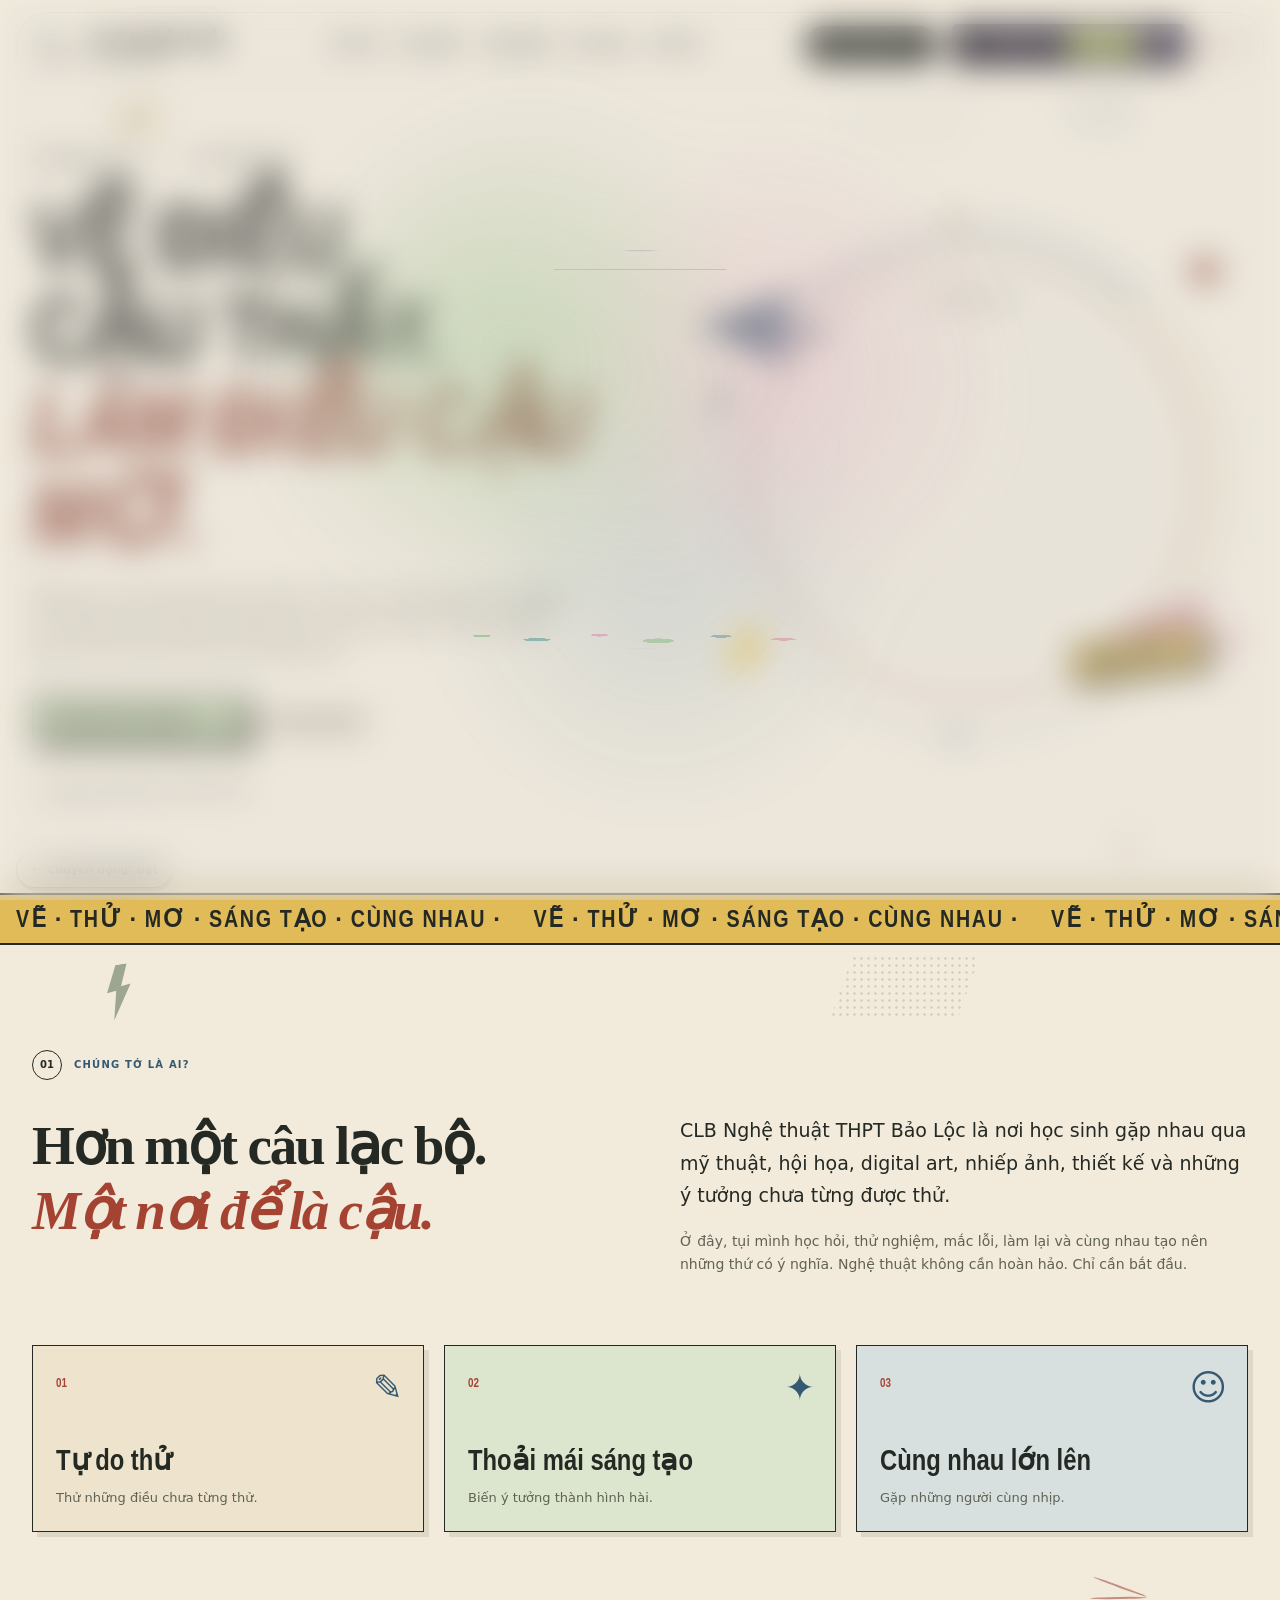
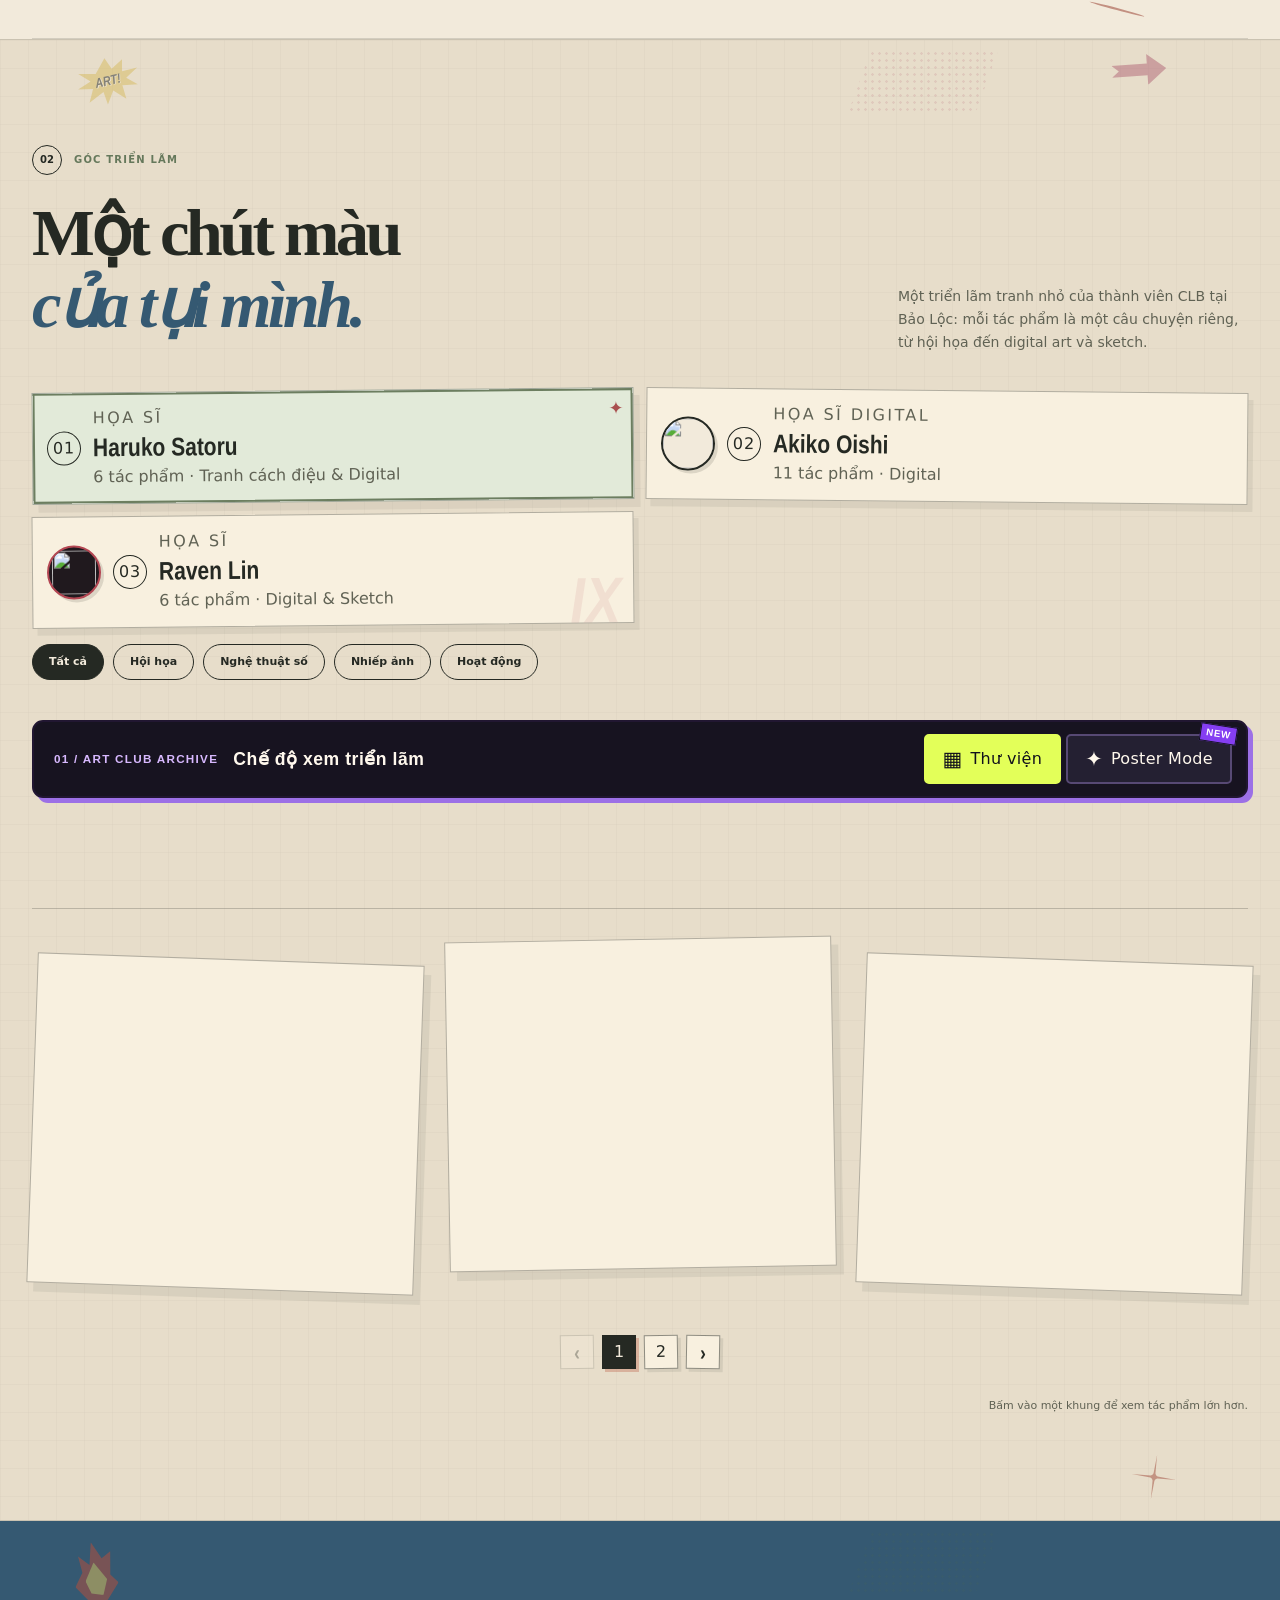
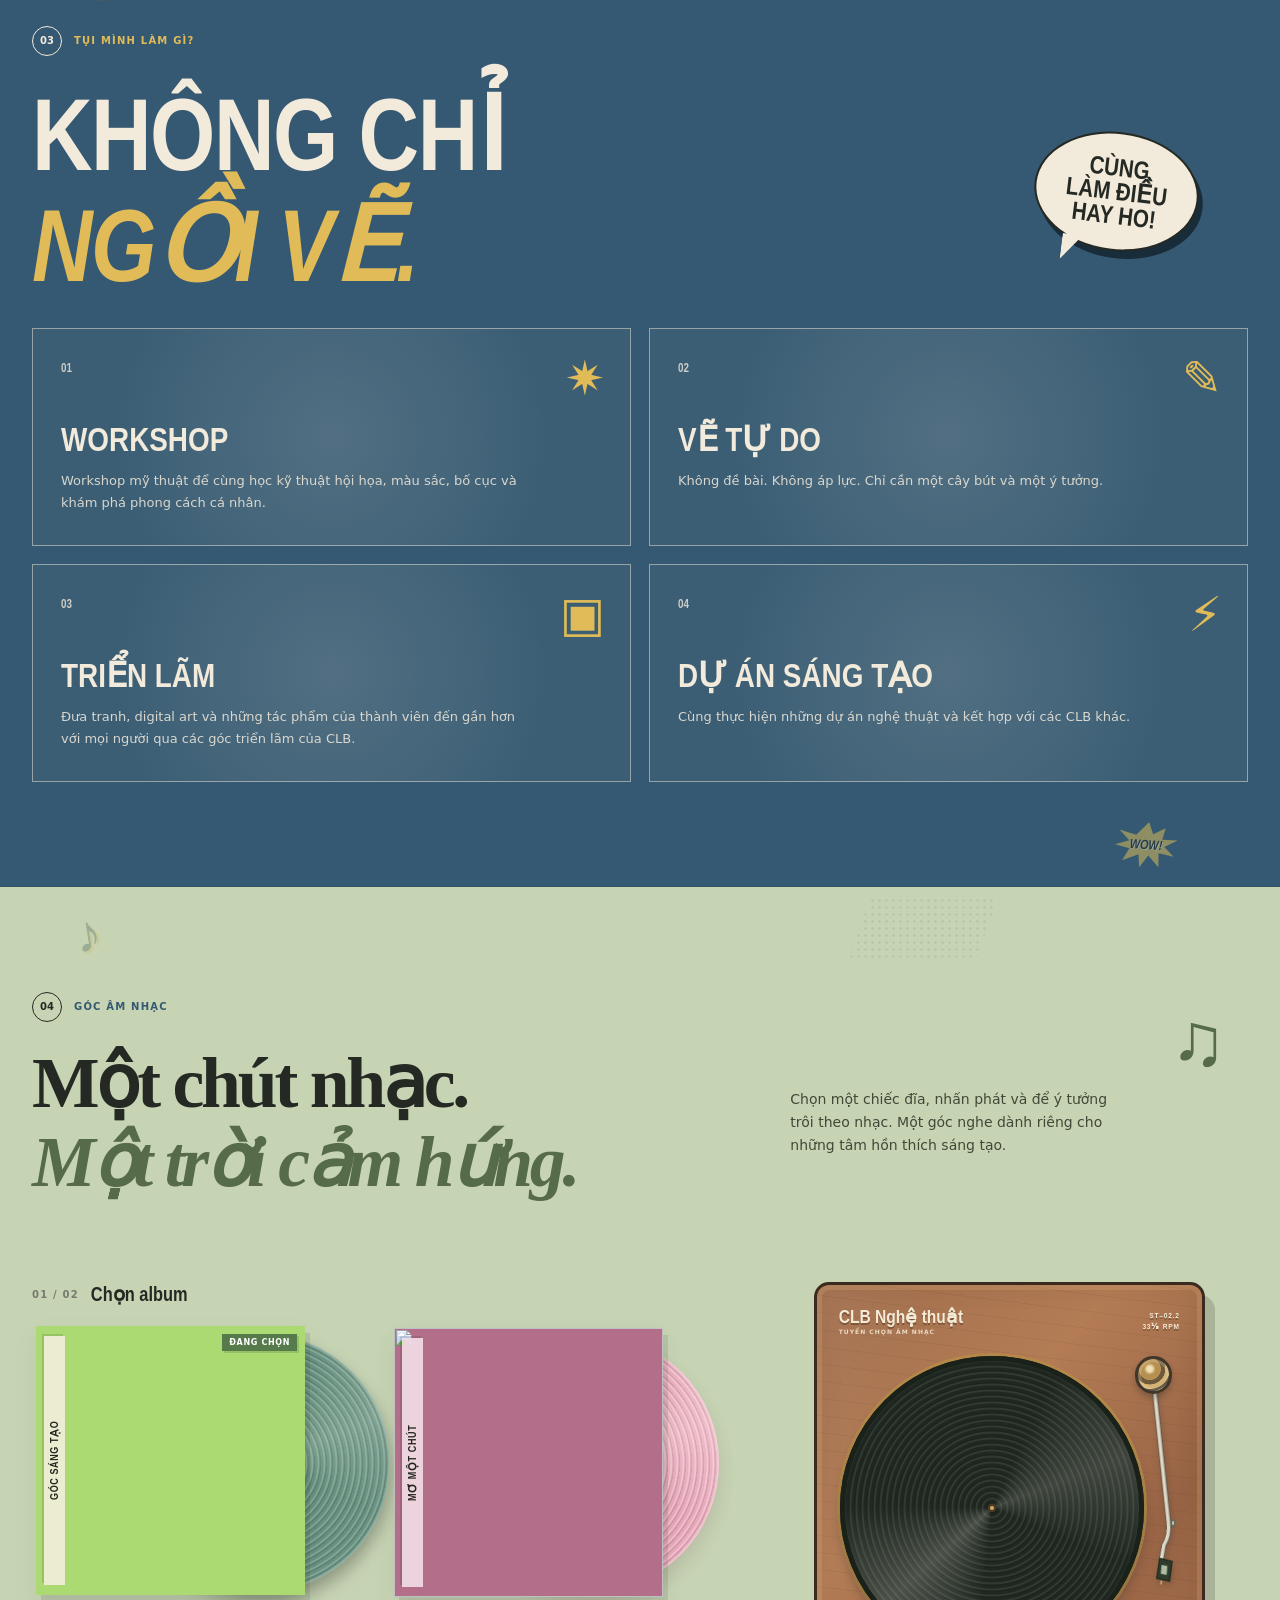
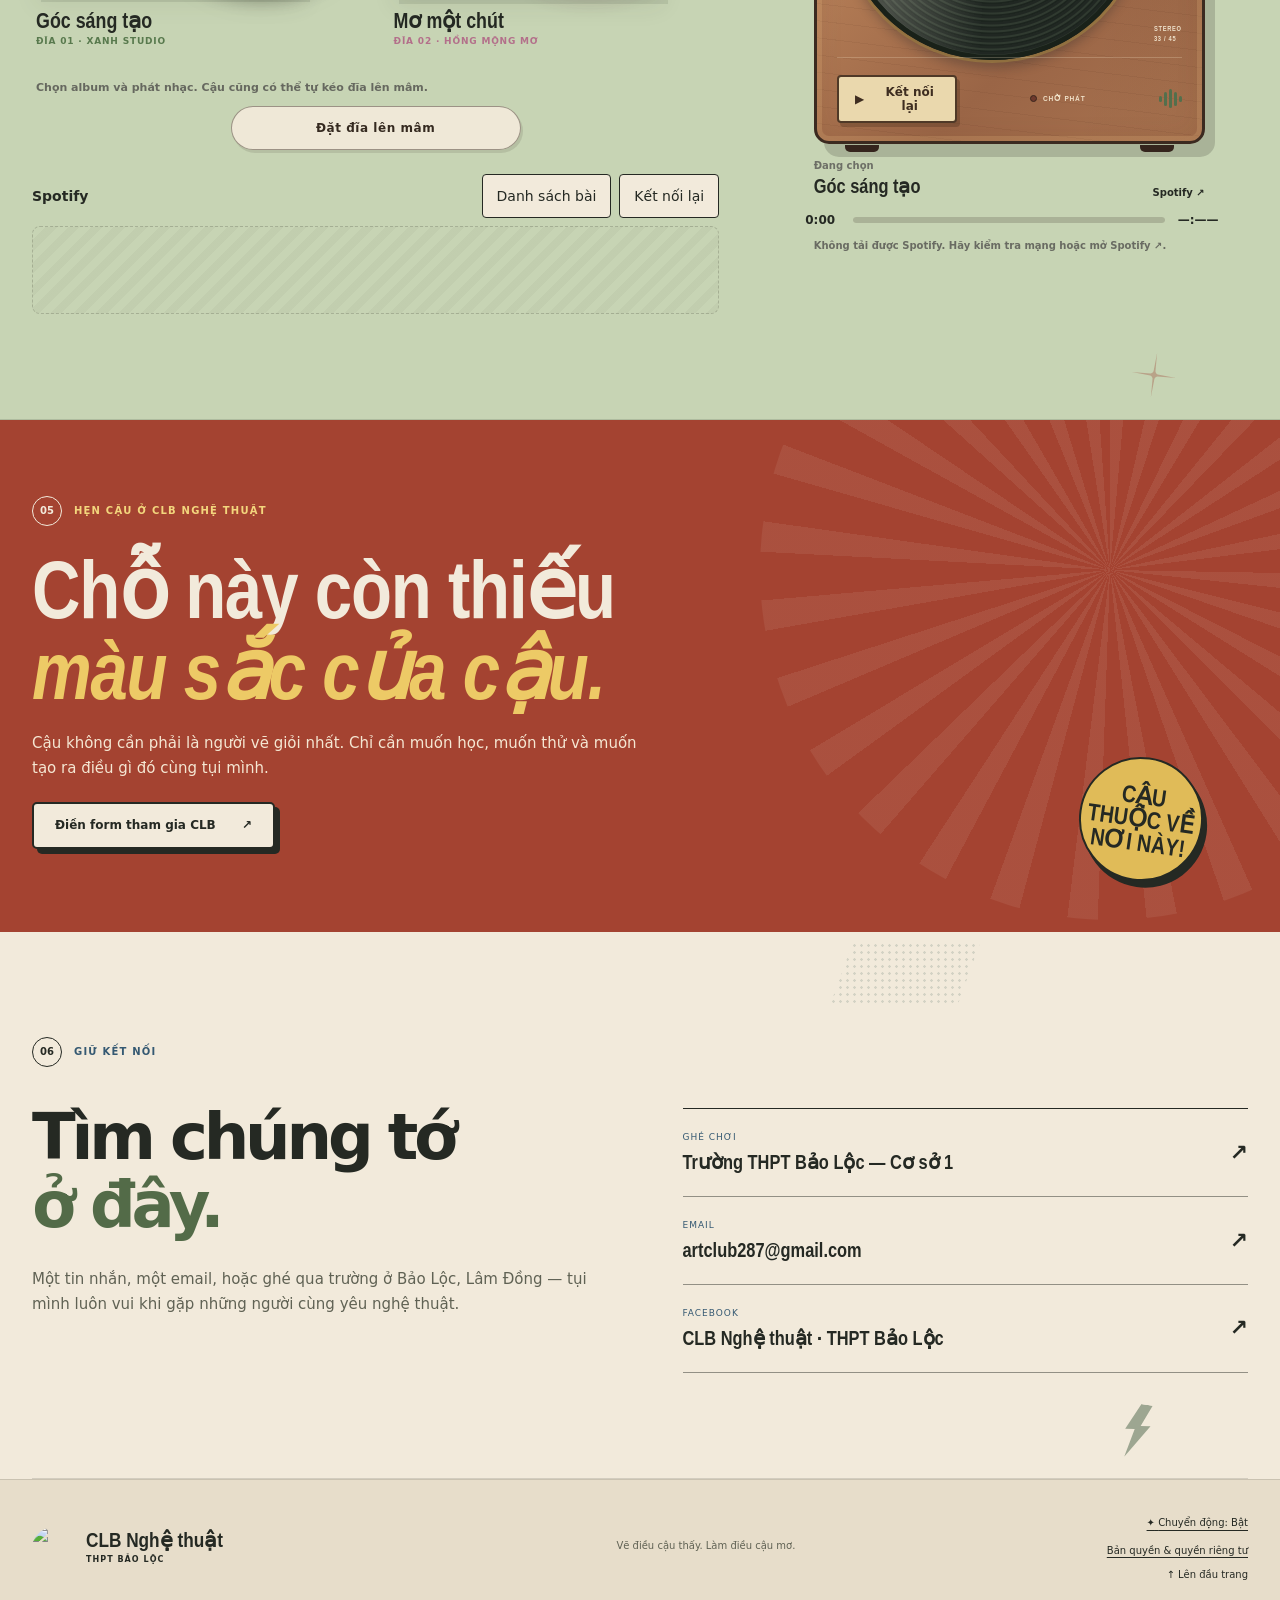
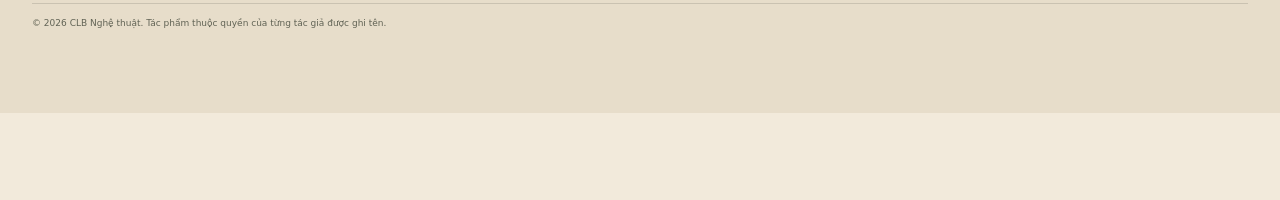
==== commit 312e0dea: "Add files via upload" ====
--- a/index.html
+++ b/index.html
@@ -1,48 +1,133 @@
 <!DOCTYPE html>
 
-<html data-build="6.2.0" data-motion="full" data-motion-choice="auto" lang="vi">
+<html data-build="7.3.0" data-motion="full" data-motion-choice="auto" lang="vi">
 <head>
+  <meta name="google-site-verification" content="GvYN1q4wBFWUE0IxILUatp30PlEIML89ys5nn8n5KYk" />
 <meta charset="utf-8"/>
+<meta http-equiv="Content-Security-Policy" content="default-src 'self'; script-src 'self' https://open.spotify.com https://*.spotify.com https://*.spotifycdn.com https://*.scdn.co; style-src 'self' 'unsafe-inline' https://fonts.googleapis.com; font-src 'self' https://fonts.gstatic.com data:; img-src 'self' data: blob: https://*.spotifycdn.com https://*.scdn.co; media-src 'self' blob: https://*.spotifycdn.com https://*.scdn.co; connect-src 'self' https://open.spotify.com https://*.spotify.com https://*.spotifycdn.com https://*.scdn.co; frame-src https://open.spotify.com https://*.spotify.com; worker-src 'self'; object-src 'none'; base-uri 'self'; form-action 'self' https://forms.gle https://docs.google.com; upgrade-insecure-requests"/>
 <meta content="width=device-width,initial-scale=1,viewport-fit=cover" name="viewport"/>
-<meta content="CLB Nghệ thuật — THPT Bảo Lộc. Không gian sáng tạo, triển lãm và âm nhạc của học sinh." name="description"/>
+<meta content="CLB Nghệ thuật THPT Bảo Lộc" name="application-name"/>
+<meta content="CLB Nghệ thuật THPT Bảo Lộc" name="apple-mobile-web-app-title"/>
+<meta content="CLB Nghệ thuật THPT Bảo Lộc" name="author"/>
+<meta content="CLB Nghệ thuật THPT Bảo Lộc: mỹ thuật, hội họa, digital art, triển lãm tranh và hoạt động sáng tạo của học sinh tại Bảo Lộc, Lâm Đồng." name="description"/>
+<meta content="index,follow,max-image-preview:large,max-snippet:-1,max-video-preview:-1" name="robots"/>
+<meta content="index,follow,max-image-preview:large,max-snippet:-1,max-video-preview:-1" name="googlebot"/>
+<meta content="strict-origin-when-cross-origin" name="referrer"/>
 <meta content="#f2eadb" name="theme-color"/>
-<meta name="referrer" content="strict-origin-when-cross-origin"/>
-<link rel="canonical" href="https://namcchet-cloud.github.io/CLB/"/>
-<meta property="og:type" content="website"/>
-<meta property="og:locale" content="vi_VN"/>
-<meta property="og:site_name" content="CLB Nghệ thuật THPT Bảo Lộc"/>
-<meta property="og:title" content="CLB Nghệ thuật — THPT Bảo Lộc"/>
-<meta property="og:description" content="Không gian sáng tạo, triển lãm và âm nhạc của CLB Nghệ thuật THPT Bảo Lộc."/>
-<meta property="og:url" content="https://namcchet-cloud.github.io/CLB/"/>
-<meta property="og:image" content="https://namcchet-cloud.github.io/CLB/assets/social-preview-v5.jpg?v=620"/>
-<meta property="og:image:secure_url" content="https://namcchet-cloud.github.io/CLB/assets/social-preview-v5.jpg?v=620"/>
-<meta property="og:image:type" content="image/jpeg"/>
-<meta property="og:image:width" content="1200"/>
-<meta property="og:image:height" content="630"/>
-<meta property="og:image:alt" content="CLB Nghệ thuật THPT Bảo Lộc — Vẽ điều cậu thấy. Làm điều cậu mơ."/>
-<meta name="twitter:card" content="summary_large_image"/>
-<meta name="twitter:title" content="CLB Nghệ thuật — THPT Bảo Lộc"/>
-<meta name="twitter:description" content="Không gian sáng tạo, triển lãm và âm nhạc của CLB Nghệ thuật THPT Bảo Lộc."/>
-<meta name="twitter:image" content="https://namcchet-cloud.github.io/CLB/assets/social-preview-v5.jpg?v=620"/>
-<title>CLB Nghệ thuật — THPT Bảo Lộc</title>
-<link rel="icon" href="assets/icons/favicon.ico" sizes="any"/>
-<link rel="icon" type="image/png" sizes="32x32" href="assets/icons/favicon-32x32.png"/>
-<link rel="icon" type="image/png" sizes="16x16" href="assets/icons/favicon-16x16.png"/>
-<link rel="apple-touch-icon" sizes="180x180" href="assets/icons/apple-touch-icon.png"/>
-<link rel="icon" type="image/png" sizes="192x192" href="assets/icons/favicon-192x192.png"/>
+<meta content="light" name="color-scheme"/>
+<link href="https://namcchet-cloud.github.io/CLB/" rel="canonical"/>
+<link href="https://namcchet-cloud.github.io/" rel="home"/>
+<link href="https://namcchet-cloud.github.io/CLB/sitemap.xml" rel="sitemap" type="application/xml"/>
+<link href="site.webmanifest" rel="manifest"/>
+<meta content="website" property="og:type"/>
+<meta content="vi_VN" property="og:locale"/>
+<meta content="en_US" property="og:locale:alternate"/>
+<meta content="CLB Nghệ thuật THPT Bảo Lộc" property="og:site_name"/>
+<meta content="CLB Nghệ thuật THPT Bảo Lộc" property="og:title"/>
+<meta content="CLB Nghệ thuật THPT Bảo Lộc: mỹ thuật, hội họa, digital art, triển lãm tranh và hoạt động sáng tạo của học sinh tại Bảo Lộc, Lâm Đồng." property="og:description"/>
+<meta content="https://namcchet-cloud.github.io/CLB/" property="og:url"/>
+<meta content="https://namcchet-cloud.github.io/CLB/assets/social-preview-v5.jpg?v=707" property="og:image"/>
+<meta content="https://namcchet-cloud.github.io/CLB/assets/social-preview-v5.jpg?v=707" property="og:image:secure_url"/>
+<meta content="image/jpeg" property="og:image:type"/>
+<meta content="1200" property="og:image:width"/>
+<meta content="630" property="og:image:height"/>
+<meta content="CLB Nghệ thuật THPT Bảo Lộc — Vẽ điều cậu thấy. Làm điều cậu mơ." property="og:image:alt"/>
+<meta content="summary_large_image" name="twitter:card"/>
+<meta content="https://namcchet-cloud.github.io/CLB/" name="twitter:url"/>
+<meta content="CLB Nghệ thuật THPT Bảo Lộc" name="twitter:title"/>
+<meta content="CLB Nghệ thuật THPT Bảo Lộc: mỹ thuật, hội họa, digital art, triển lãm tranh và hoạt động sáng tạo của học sinh tại Bảo Lộc, Lâm Đồng." name="twitter:description"/>
+<meta content="https://namcchet-cloud.github.io/CLB/assets/social-preview-v5.jpg?v=707" name="twitter:image"/>
+<meta content="CLB Nghệ thuật THPT Bảo Lộc — Vẽ điều cậu thấy. Làm điều cậu mơ." name="twitter:image:alt"/>
+<title>CLB Nghệ thuật THPT Bảo Lộc</title>
+<script type="application/ld+json">
+{
+  "@context": "https://schema.org",
+  "@graph": [
+    {
+      "@type": "CollectionPage",
+      "@id": "https://namcchet-cloud.github.io/CLB/#webpage",
+      "url": "https://namcchet-cloud.github.io/CLB/",
+      "name": "CLB Nghệ thuật THPT Bảo Lộc",
+      "description": "CLB Nghệ thuật THPT Bảo Lộc: mỹ thuật, hội họa, digital art, triển lãm tranh và hoạt động sáng tạo của học sinh tại Bảo Lộc, Lâm Đồng.",
+      "keywords": ["CLB Nghệ thuật THPT Bảo Lộc", "mỹ thuật Bảo Lộc", "hội họa Bảo Lộc", "triển lãm tranh Bảo Lộc", "tranh học sinh Bảo Lộc", "digital art Bảo Lộc", "thiết kế Bảo Lộc"],
+      "isPartOf": {"@id": "https://namcchet-cloud.github.io/#website"},
+      "about": [
+        {"@id": "https://namcchet-cloud.github.io/#organization"},
+        {"@type": "Thing", "name": "Mỹ thuật"},
+        {"@type": "Thing", "name": "Hội họa"},
+        {"@type": "Thing", "name": "Digital art"},
+        {"@type": "Thing", "name": "Triển lãm tranh"}
+      ],
+      "spatialCoverage": {"@type": "City", "name": "Bảo Lộc", "containedInPlace": {"@type": "AdministrativeArea", "name": "Lâm Đồng"}},
+      "primaryImageOfPage": {"@id": "https://namcchet-cloud.github.io/CLB/#primaryimage"},
+      "inLanguage": ["vi", "en"]
+    },
+    {
+      "@type": "ImageObject",
+      "@id": "https://namcchet-cloud.github.io/CLB/#primaryimage",
+      "url": "https://namcchet-cloud.github.io/CLB/assets/social-preview-v5.jpg",
+      "contentUrl": "https://namcchet-cloud.github.io/CLB/assets/social-preview-v5.jpg",
+      "width": 1200,
+      "height": 630,
+      "caption": "CLB Nghệ thuật THPT Bảo Lộc"
+    },
+    {
+      "@type": "Organization",
+      "@id": "https://namcchet-cloud.github.io/#organization",
+      "name": "CLB Nghệ thuật THPT Bảo Lộc",
+      "alternateName": ["CLB Nghệ thuật", "ART CLUB", "Art Club THPT Bảo Lộc"],
+      "url": "https://namcchet-cloud.github.io/CLB/",
+      "areaServed": {"@type": "City", "name": "Bảo Lộc", "containedInPlace": {"@type": "AdministrativeArea", "name": "Lâm Đồng"}},
+      "knowsAbout": ["Mỹ thuật", "Hội họa", "Digital art", "Thiết kế", "Nhiếp ảnh", "Triển lãm tranh"],
+      "logo": {
+        "@type": "ImageObject",
+        "url": "https://namcchet-cloud.github.io/CLB/assets/icons/favicon-512x512.png",
+        "width": 512,
+        "height": 512
+      },
+      "image": "https://namcchet-cloud.github.io/CLB/assets/social-preview-v5.jpg",
+      "email": "artclub287@gmail.com",
+      "slogan": "Vẽ điều cậu thấy. Làm điều cậu mơ.",
+      "sameAs": ["https://www.facebook.com/share/19B7YQZiLG/?mibextid=wwXIfr"],
+      "parentOrganization": {
+        "@type": "EducationalOrganization",
+        "name": "Trường THPT Bảo Lộc — Cơ sở 1"
+      }
+    }
+  ]
+}
+</script>
+<link href="https://namcchet-cloud.github.io/CLB/favicon.ico" rel="icon" sizes="any"/>
+<link href="https://namcchet-cloud.github.io/CLB/favicon.ico" rel="shortcut icon"/>
+<link href="https://namcchet-cloud.github.io/CLB/assets/icons/favicon-16x16.png" rel="icon" sizes="16x16" type="image/png"/>
+<link href="https://namcchet-cloud.github.io/CLB/assets/icons/favicon-32x32.png" rel="icon" sizes="32x32" type="image/png"/>
+<link href="https://namcchet-cloud.github.io/CLB/assets/icons/favicon-48x48.png" rel="icon" sizes="48x48" type="image/png"/>
+<link href="https://namcchet-cloud.github.io/CLB/assets/icons/favicon-96x96.png" rel="icon" sizes="96x96" type="image/png"/>
+<link href="https://namcchet-cloud.github.io/CLB/assets/icons/favicon-192x192.png" rel="icon" sizes="192x192" type="image/png"/>
+<link href="https://namcchet-cloud.github.io/CLB/assets/icons/apple-touch-icon.png" rel="apple-touch-icon" sizes="180x180"/>
+<link href="https://open.spotify.com" rel="preconnect" crossorigin="anonymous"/>
+<link href="https://embed-cdn.spotifycdn.com" rel="preconnect" crossorigin="anonymous"/>
+<link href="https://i.scdn.co" rel="preconnect" crossorigin="anonymous"/>
+<link href="https://api-partner.spotify.com" rel="preconnect" crossorigin="anonymous"/>
+<link href="https://open.spotifycdn.com" rel="preconnect" crossorigin="anonymous"/>
+<link href="//open.spotify.com" rel="dns-prefetch"/>
+<link href="js/features/music/index.js?v=7.3.0" rel="modulepreload"/>
+<link href="js/features/music/spotify.js?v=7.3.0" rel="modulepreload"/>
+<link href="js/features/music/motor.js?v=7.3.0" rel="modulepreload"/>
 <link href="https://fonts.googleapis.com" rel="preconnect"/>
 <link crossorigin="" href="https://fonts.gstatic.com" rel="preconnect"/>
 <link href="https://fonts.googleapis.com/css2?family=Barlow+Condensed:ital,wght@0,600;0,700;0,800;1,700;1,800&amp;family=DM+Sans:wght@400;500;600;700&amp;family=Fraunces:ital,wght@0,600;0,700;1,600&amp;display=swap" rel="stylesheet"/>
-
-
-<script src="js/core/bootstrap.js?v=6.2.0"></script><link href="css/tokens.css?v=6.2.0" rel="stylesheet"/><link href="css/site.css?v=6.2.0" rel="stylesheet"/><link href="css/music.css?v=6.2.0" rel="stylesheet"/><link rel="preload" as="image" href="assets/optimized/logo-new-640-db642e82.webp" fetchpriority="high"/><link href="css/intro.css?v=6.2.0" rel="stylesheet"/><link href="css/effects.css?v=6.2.0" rel="stylesheet" data-artist-effects="core"/><noscript><link href="https://fonts.googleapis.com/css2?family=Barlow+Condensed:ital,wght@0,600;0,700;0,800;1,700;1,800&amp;family=DM+Sans:wght@400;500;600;700&amp;family=Fraunces:ital,wght@0,600;0,700;1,600&amp;display=swap" rel="stylesheet"/></noscript></head>
+<script src="js/core/bootstrap.js?v=7.1.0"></script><link href="css/tokens.css?v=7.1.0" rel="stylesheet"/><link href="css/site.css?v=7.1.0" rel="stylesheet"/><link href="css/music.css?v=7.3.0" rel="stylesheet"/><link as="image" fetchpriority="high" href="assets/optimized/logo-new-640-db642e82.webp" rel="preload"/><link href="css/intro.css?v=7.1.0" rel="stylesheet"/><link href="css/comic-decor.css?v=7.1.0" rel="stylesheet"/><noscript><link href="https://fonts.googleapis.com/css2?family=Barlow+Condensed:ital,wght@0,600;0,700;0,800;1,700;1,800&amp;family=DM+Sans:wght@400;500;600;700&amp;family=Fraunces:ital,wght@0,600;0,700;1,600&amp;display=swap" rel="stylesheet"/></noscript><link rel="stylesheet" href="css/poster-gallery.css?v=1.1.0">
+<script src="js/core/sitewide-zzz-boot.js?v=2.0.0"></script>
+<link rel="stylesheet" href="css/sitewide-zzz.css?v=2.0.0">
+</head>
 <body><noscript>Trang cần bật JavaScript để đổi ngôn ngữ, chọn đĩa và chạy chuyển động.</noscript>
-<div class="art-intro" id="artIntro" aria-hidden="true" data-logo="assets/optimized/logo-new-640-db642e82.webp">
+<div aria-hidden="true" class="art-intro" data-logo="assets/optimized/logo-new-640-db642e82.webp" id="artIntro">
 <div class="art-intro-sticker star"></div><div class="art-intro-sticker bolt"></div><div class="art-intro-sticker spark"></div><div class="art-intro-sticker scribble"></div>
-<div class="art-intro-logo" id="artIntroLogo"><img class="art-intro-logo-base" alt="" aria-hidden="true" decoding="async" draggable="false" src="assets/optimized/logo-new-640-db642e82.webp"/><span class="art-intro-color-flow"><img class="art-intro-logo-color" alt="" aria-hidden="true" decoding="async" draggable="false" src="assets/optimized/logo-new-640-db642e82.webp"/></span><span class="art-intro-ring"></span></div>
+<div class="art-intro-logo" id="artIntroLogo"><img alt="" aria-hidden="true" class="art-intro-logo-base" decoding="async" draggable="false" fetchpriority="high" height="640" src="assets/optimized/logo-new-640-db642e82.webp" width="640"/><span class="art-intro-color-flow"><img alt="" aria-hidden="true" class="art-intro-logo-color" decoding="async" draggable="false" fetchpriority="high" height="640" src="assets/optimized/logo-new-640-db642e82.webp" width="640"/></span><span class="art-intro-ring"></span></div>
 <div class="art-intro-caption">ART CLUB · BẢO LỘC</div>
 </div>
-<script type="module" src="js/features/intro.js?v=6.2.0"></script>
+<script src="js/features/intro.js?v=7.1.0" type="module"></script>
 <a class="skip-link" data-i18n="skip" href="#main">Đến nội dung chính</a>
 <div aria-hidden="true" class="paper-noise"></div>
 <header class="site-header" id="top">
@@ -66,7 +151,7 @@
 <div class="hero-copy reveal">
 <div class="kicker"><span data-i18n="clubName">CLB Nghệ thuật</span><i></i><span data-i18n="schoolName">THPT BẢO LỘC</span></div>
 <h1 data-i18n-html="heroTitle">VẼ ĐIỀU CẬU THẤY.<br/><em>LÀM ĐIỀU CẬU MƠ.</em></h1>
-<p data-i18n="heroBody">Một góc nhỏ ở Bảo Lộc, một khoảng trời cho ý tưởng. Cùng tụi mình vẽ, thử, khám phá và tạo nên những điều mang màu sắc của riêng cậu.</p>
+<p data-i18n="heroBody">Một góc mỹ thuật ở Bảo Lộc dành cho học sinh yêu hội họa, digital art, thiết kế và những ý tưởng mới. Cùng tụi mình vẽ, thử, khám phá và tạo nên màu sắc của riêng cậu.</p>
 <div class="hero-actions">
 <a class="comic-button primary" href="#gallery"><span data-i18n="explore">Khám phá tác phẩm</span><b>↗</b></a>
 <a class="scribble-link" data-i18n="meetUs" href="#about">Gặp chúng tớ</a>
@@ -90,7 +175,7 @@
 <button aria-label="Đóng" class="mascot-close" data-i18n-aria="close" type="button">×</button>
 <span class="mini-label" data-i18n="creativeCorner">THE CREATIVE CORNER</span>
 <h2 data-i18n="mascotTitle" id="mascotTitle">Cáo nhà CLB Nghệ thuật</h2>
-<p data-i18n="mascotBody">Một chiếc mascot hơi tinh nghịch, mê màu sắc, nhạc hay và luôn sẵn sàng kéo một ý tưởng nhỏ thành chuyện lớn.</p>
+<p data-i18n="mascotBody">Tớ từng sống trong một khu rừng xám ngắt. Một lần chạm vào hộp sơn rơi, tớ bỗng hóa cam rực rỡ. Tớ sợ, rồi nhận ra màu sắc khiến tớ nhìn thế giới rõ hơn, thấy những chi tiết nhỏ mà trước đây mình chưa từng thấy. Từ đó, tớ mang màu sắc đi khắp nơi, kể chuyện và lan niềm vui.</p>
 <div class="mascot-tags"><span data-i18n="drawTag">DRAW!</span><span data-i18n="playTag">PLAY!</span><span data-i18n="makeTag">MAKE!</span></div>
 </aside>
 </div>
@@ -100,7 +185,7 @@
 <div class="section-label reveal"><span>01</span><b data-i18n="aboutLabel">CHÚNG TỚ LÀ AI?</b></div>
 <div class="about-grid">
 <div class="reveal"><h2 data-i18n-html="aboutTitle">Hơn một câu lạc bộ.<br/><em>Một nơi để là cậu.</em></h2></div>
-<div class="about-copy reveal"><p class="lead" data-i18n="aboutLead">Chúng tớ tin rằng mỗi người đều có một cách riêng để kể câu chuyện của mình — bằng tranh, ảnh, thiết kế hoặc một ý tưởng chưa từng được thử.</p><p data-i18n="aboutBody">CLB Nghệ thuật là nơi để cậu học hỏi, thử nghiệm, mắc lỗi, làm lại và cùng nhau tạo nên những thứ có ý nghĩa. Nghệ thuật không cần hoàn hảo. Chỉ cần bắt đầu.</p></div>
+<div class="about-copy reveal"><p class="lead" data-i18n="aboutLead">CLB Nghệ thuật THPT Bảo Lộc là nơi học sinh gặp nhau qua mỹ thuật, hội họa, digital art, nhiếp ảnh, thiết kế và những ý tưởng chưa từng được thử.</p><p data-i18n="aboutBody">Ở đây, tụi mình học hỏi, thử nghiệm, mắc lỗi, làm lại và cùng nhau tạo nên những thứ có ý nghĩa. Nghệ thuật không cần hoàn hảo. Chỉ cần bắt đầu.</p></div>
 </div>
 <div class="values">
 <article class="reveal" data-ambient="" data-reveal="left"><span>01</span><h3 data-i18n="value1Title">Tự do thử</h3><p data-i18n="value1Body">Thử những điều chưa từng thử.</p><i>✎</i></article>
@@ -111,22 +196,22 @@
 <section class="section gallery-section panel-wall" id="gallery">
 <div class="section-heading reveal">
 <div><div class="section-label"><span>02</span><b data-i18n="galleryLabel">GÓC TRIỂN LÃM</b></div><h2 data-i18n-html="galleryTitle">Một chút màu<br/><em>của tụi mình.</em></h2></div>
-<p data-i18n="galleryBody">Mỗi tác phẩm, một câu chuyện riêng. Những khung tranh được treo như một bức tường triển lãm nhỏ.</p>
+<p data-i18n="galleryBody">Một triển lãm tranh nhỏ của thành viên CLB tại Bảo Lộc: mỗi tác phẩm là một câu chuyện riêng, từ hội họa đến digital art và sketch.</p>
 </div>
 <div aria-label="Chọn tác giả" class="artist-switcher" id="artistSwitcher"></div>
 <div aria-label="Lọc tác phẩm" class="filters" data-i18n-aria="filterLabel" role="group">
 <button aria-pressed="true" class="filter active" data-filter="all" data-i18n="filterAll" type="button">Tất cả</button><button aria-pressed="false" class="filter" data-filter="paintings" data-i18n="filterPainting" type="button">Hội họa</button><button aria-pressed="false" class="filter" data-filter="digital-art" data-i18n="filterDigital" type="button">Digital</button><button aria-pressed="false" class="filter" data-filter="photography" data-i18n="filterPhoto" type="button">Nhiếp ảnh</button><button aria-pressed="false" class="filter" data-filter="events" data-i18n="filterEvents" type="button">Hoạt động</button>
 </div>
-<div aria-busy="true" class="exhibition-wall" id="galleryGrid"><!-- v4:gallery:start --><div class="gallery-author"><span class="gallery-author-kicker">TÁC GIẢ</span><h3>Họa sĩ Haruko Satoru</h3><p>6 tác phẩm</p></div><button type="button" class="gallery-card" data-index="0" aria-label="Ớt Ngọt"><img src="assets/optimized/ba-mam-sac-560-bfaa2f67.webp" srcset="assets/optimized/ba-mam-sac-360-d9270e72.webp 360w, assets/optimized/ba-mam-sac-560-bfaa2f67.webp 560w" sizes="(max-width:640px) 44vw, (max-width:980px) 42vw, 380px" width="960" height="1280" alt="Ớt Ngọt" loading="lazy" decoding="async" fetchpriority="low" draggable="false"><div class="gallery-info"><h3>Ớt Ngọt</h3><p>Tranh cách điệu · 2026</p></div></button><button type="button" class="gallery-card" data-index="1" aria-label="Nấm Đá"><img src="assets/optimized/no-trong-tinh-sac-560-0260b121.webp" srcset="assets/optimized/no-trong-tinh-sac-360-a7a357b8.webp 360w, assets/optimized/no-trong-tinh-sac-560-0260b121.webp 560w" sizes="(max-width:640px) 44vw, (max-width:980px) 42vw, 380px" width="960" height="1280" alt="Nấm Đá" loading="lazy" decoding="async" fetchpriority="low" draggable="false"><div class="gallery-info"><h3>Nấm Đá</h3><p>Tranh cách điệu · 2026</p></div></button><button type="button" class="gallery-card" data-index="2" aria-label="Sắc"><img src="assets/optimized/song-anh-560-a8166a4a.webp" srcset="assets/optimized/song-anh-360-078a2bc6.webp 360w, assets/optimized/song-anh-560-a8166a4a.webp 560w" sizes="(max-width:640px) 44vw, (max-width:980px) 42vw, 380px" width="1037" height="1042" alt="Sắc" loading="lazy" decoding="async" fetchpriority="low" draggable="false"><div class="gallery-info"><h3>Sắc</h3><p>Tranh cách điệu · 2026</p></div></button><button type="button" class="gallery-card" data-index="3" aria-label="Sức Mạnh Của Nấm"><img src="assets/optimized/mien-mong-sac-560-92a02e06.webp" srcset="assets/optimized/mien-mong-sac-360-445a0677.webp 360w, assets/optimized/mien-mong-sac-560-92a02e06.webp 560w" sizes="(max-width:640px) 44vw, (max-width:980px) 42vw, 380px" width="960" height="1280" alt="Sức Mạnh Của Nấm" loading="lazy" decoding="async" fetchpriority="low" draggable="false"><div class="gallery-info"><h3>Sức Mạnh Của Nấm</h3><p>Tranh cách điệu · 2026</p></div></button><button type="button" class="gallery-card" data-index="4" aria-label="Merina"><img src="assets/optimized/merina-560-6d13ccbc.webp" srcset="assets/optimized/merina-360-6470a5c8.webp 360w, assets/optimized/merina-560-6d13ccbc.webp 560w" sizes="(max-width:640px) 44vw, (max-width:980px) 42vw, 380px" width="1378" height="1378" alt="Merina" loading="lazy" decoding="async" fetchpriority="low" draggable="false"><div class="gallery-info"><h3>Merina</h3><p>Digital · Tiểu thư nam tước ở biên giới. Thích làm vườn và uống trà.</p></div></button><button type="button" class="gallery-card" data-index="5" aria-label="An Toàn Thực Phẩm"><img src="assets/optimized/an-nhien-trong-vong-mau-560-f9de37b8.webp" srcset="assets/optimized/an-nhien-trong-vong-mau-360-a367043f.webp 360w, assets/optimized/an-nhien-trong-vong-mau-560-f9de37b8.webp 560w" sizes="(max-width:640px) 44vw, (max-width:980px) 42vw, 380px" width="1400" height="1400" alt="An Toàn Thực Phẩm" loading="lazy" decoding="async" fetchpriority="low" draggable="false"><div class="gallery-info"><h3>An Toàn Thực Phẩm</h3><p>Tranh cách điệu · 2026</p></div></button><!-- v4:gallery:end --></div>
+<div aria-busy="true" class="exhibition-wall" id="galleryGrid"><!-- v4:gallery:start --><div class="gallery-author"><span class="gallery-author-kicker">TÁC GIẢ</span><h3>Họa sĩ Haruko Satoru</h3><p>6 tác phẩm</p></div><button aria-label="Xem tác phẩm: Ớt Ngọt — tranh cách điệu của Haruko Satoru" class="gallery-card" data-index="0" type="button"><img alt="Ớt Ngọt — tranh cách điệu của Haruko Satoru" decoding="async" draggable="false" fetchpriority="low" height="1280" loading="lazy" sizes="(max-width:640px) 44vw, (max-width:980px) 42vw, 380px" src="assets/optimized/ba-mam-sac-560-bfaa2f67.webp" srcset="assets/optimized/ba-mam-sac-360-d9270e72.webp 360w, assets/optimized/ba-mam-sac-560-bfaa2f67.webp 560w" width="960"/><div class="gallery-info"><h3>Ớt Ngọt</h3><p>Tranh cách điệu · 2026</p></div></button><button aria-label="Xem tác phẩm: Nấm Đá — tranh cách điệu của Haruko Satoru" class="gallery-card" data-index="1" type="button"><img alt="Nấm Đá — tranh cách điệu của Haruko Satoru" decoding="async" draggable="false" fetchpriority="low" height="1280" loading="lazy" sizes="(max-width:640px) 44vw, (max-width:980px) 42vw, 380px" src="assets/optimized/no-trong-tinh-sac-560-0260b121.webp" srcset="assets/optimized/no-trong-tinh-sac-360-a7a357b8.webp 360w, assets/optimized/no-trong-tinh-sac-560-0260b121.webp 560w" width="960"/><div class="gallery-info"><h3>Nấm Đá</h3><p>Tranh cách điệu · 2026</p></div></button><button aria-label="Xem tác phẩm: Sắc — tranh cách điệu của Haruko Satoru" class="gallery-card" data-index="2" type="button"><img alt="Sắc — tranh cách điệu của Haruko Satoru" decoding="async" draggable="false" fetchpriority="low" height="1042" loading="lazy" sizes="(max-width:640px) 44vw, (max-width:980px) 42vw, 380px" src="assets/optimized/song-anh-560-a8166a4a.webp" srcset="assets/optimized/song-anh-360-078a2bc6.webp 360w, assets/optimized/song-anh-560-a8166a4a.webp 560w" width="1037"/><div class="gallery-info"><h3>Sắc</h3><p>Tranh cách điệu · 2026</p></div></button><!-- v4:gallery:end --></div>
 <p class="gallery-hint" data-i18n="galleryHint">Bấm vào một khung để xem tác phẩm lớn hơn.</p>
 <noscript>Bật JavaScript để chọn tác giả, mở tranh lớn và sử dụng máy đĩa. Các thông tin CLB và liên kết tham gia vẫn đọc được.</noscript></section>
 <section class="section activities panel-blue" id="activities">
 <div class="section-label reveal"><span>03</span><b data-i18n="activityLabel">TỤI MÌNH LÀM GÌ?</b></div>
 <div class="activity-title reveal"><h2 data-i18n-html="activityTitle">Không chỉ<br/><em>ngồi vẽ.</em></h2><span class="speech" data-ambient="" data-i18n-html="makeStuff">LET'S<br/>MAKE<br/>STUFF!</span></div>
 <div class="activity-grid">
-<article class="activity-card reveal" data-ambient="" data-reveal="left"><b>01</b><span class="icon">✷</span><h3 data-i18n="actTitle1">WORKSHOP</h3><p data-i18n="act1">Cùng học kỹ thuật, màu sắc, bố cục và khám phá phong cách cá nhân.</p></article>
+<article class="activity-card reveal" data-ambient="" data-reveal="left"><b>01</b><span class="icon">✷</span><h3 data-i18n="actTitle1">WORKSHOP</h3><p data-i18n="act1">Workshop mỹ thuật để cùng học kỹ thuật hội họa, màu sắc, bố cục và khám phá phong cách cá nhân.</p></article>
 <article class="activity-card reveal" data-ambient="" data-reveal="right"><b>02</b><span class="icon">✎</span><h3 data-i18n="actTitle2">FREE DRAWING</h3><p data-i18n="act2">Không đề bài. Không áp lực. Chỉ cần một cây bút và một ý tưởng.</p></article>
-<article class="activity-card reveal" data-ambient="" data-reveal="left"><b>03</b><span class="icon">▣</span><h3 data-i18n="actTitle3">EXHIBITION</h3><p data-i18n="act3">Đưa những tác phẩm của thành viên đến gần hơn với mọi người.</p></article>
+<article class="activity-card reveal" data-ambient="" data-reveal="left"><b>03</b><span class="icon">▣</span><h3 data-i18n="actTitle3">EXHIBITION</h3><p data-i18n="act3">Đưa tranh, digital art và những tác phẩm của thành viên đến gần hơn với mọi người qua các góc triển lãm của CLB.</p></article>
 <article class="activity-card reveal" data-ambient="" data-reveal="right"><b>04</b><span class="icon">⚡</span><h3 data-i18n="actTitle4">CREATIVE PROJECT</h3><p data-i18n="act4">Cùng thực hiện những dự án nghệ thuật và kết hợp với các CLB khác.</p></article>
 </div>
 </section>
@@ -150,6 +235,7 @@
 <div class="mv3-subhead"><span>01 / 02</span><h3 id="mv3LibraryTitle">Chọn album</h3></div>
 <div aria-busy="true" aria-label="Album" class="mv3-albums" id="mv3Albums"><article aria-hidden="true" class="mv3-album mv4-album-skeleton"><div class="mv3-album-visual"></div><h4 class="mv3-name">Góc sáng tạo</h4></article><article aria-hidden="true" class="mv3-album mv4-album-skeleton"><div class="mv3-album-visual"></div><h4 class="mv3-name">Mơ một chút</h4></article></div>
 <p class="mv3-help" id="mv3Help">① Bấm bìa để chọn · ② Kéo chiếc đĩa đang ló ra · ③ Thả lên mâm.</p>
+<button class="mv3-quick-place" id="mv3QuickPlace" type="button">Đặt đĩa lên mâm</button>
 </section>
 <section class="mv3-deck-panel reveal" data-reveal="right">
 <div class="mv3-turntable" data-state="empty" id="mv3Turntable">
@@ -194,29 +280,35 @@
 <div><span id="mv3NowLabel">Chưa có đĩa trên mâm</span><strong id="mv3NowTitle">—</strong></div>
 <a href="https://open.spotify.com/playlist/4l15Ccxw8hVu7YIpUU6QM0" id="mv3SpotifyLink" rel="noopener noreferrer" target="_blank">Spotify ↗</a>
 </div>
+<div class="mv3-track-progress"><span id="mv3Elapsed">0:00</span><progress id="mv3Progress" max="1" value="0" aria-label="Tiến trình bài hát"></progress><span id="mv3Duration">—:——</span></div>
 <p aria-live="polite" class="mv3-status" id="mv3Status" role="status">Chọn một album rồi kéo đĩa sang mâm.</p>
-<div class="mv3-spotify" hidden="" id="mv3Spotify"></div>
+</section>
+<section class="mv3-player-panel" aria-label="Spotify">
+<div class="mv3-player-heading"><strong>Spotify</strong><div class="mv3-player-actions"><button class="mv3-reconnect" aria-controls="mv3Spotify" aria-expanded="false" id="mv3Expand" type="button">Danh sách bài</button><button class="mv3-reconnect" hidden="" id="mv3Reconnect" type="button">Kết nối lại</button></div></div>
+<div aria-label="Spotify" class="mv3-spotify" hidden="" id="mv3Spotify"></div>
 </section>
 </div>
 </section>
 <section class="join-section" data-ambient="" id="join">
 <div aria-hidden="true" class="join-burst"></div>
-<div class="join-inner reveal"><div class="section-label"><span>05</span><b data-i18n="joinLabel">HẸN CẬU Ở CLB NGHỆ THUẬT</b></div><h2 data-i18n-html="joinTitle">Chỗ này còn thiếu<br><em>màu sắc của cậu.</em></br></h2><p data-i18n="joinBody">Cậu không cần phải là người vẽ giỏi nhất. Chỉ cần muốn học, muốn thử và muốn tạo ra điều gì đó cùng tụi mình.</p><a class="comic-button light" data-join="" href="https://forms.gle/kwnmuuC9N77aHMzGA" rel="noopener noreferrer" target="_blank"><span data-i18n="joinButton">Điền form tham gia CLB</span><b>↗</b></a></div>
-<div aria-hidden="true" class="join-sticker" data-ambient="" data-i18n-html="belong">YOU<br>BELONG<br>HERE!</br></br></div>
+<div class="join-inner reveal"><div class="section-label"><span>05</span><b data-i18n="joinLabel">HẸN CẬU Ở CLB NGHỆ THUẬT</b></div><h2 data-i18n-html="joinTitle">Chỗ này còn thiếu<br/><em>màu sắc của cậu.</em></h2><p data-i18n="joinBody">Cậu không cần phải là người vẽ giỏi nhất. Chỉ cần muốn học, muốn thử và muốn tạo ra điều gì đó cùng tụi mình.</p><a class="comic-button light" data-join="" href="https://forms.gle/kwnmuuC9N77aHMzGA" rel="noopener noreferrer" target="_blank"><span data-i18n="joinButton">Điền form tham gia CLB</span><b>↗</b></a></div>
+<div aria-hidden="true" class="join-sticker" data-ambient="" data-i18n-html="belong">YOU<br/>BELONG<br/>HERE!</div>
 </section>
 <section class="section contact panel-paper" id="contact">
 <div class="section-label reveal"><span>06</span><b data-i18n="contactLabel">GIỮ KẾT NỐI</b></div>
 <div class="contact-grid">
-<div class="reveal"><h2 data-i18n-html="contactTitle">Tìm chúng tớ<br><em>ở đây.</em></br></h2><p class="lead" data-i18n="contactBody">Một tin nhắn, một email, hoặc ghé qua trường — tụi mình luôn vui khi gặp những người có cùng niềm yêu thích nghệ thuật.</p></div>
-<div class="contact-list reveal"><a href="https://maps.google.com/?q=Trường+THPT+Bảo+Lộc+Cơ+sở+1" rel="noopener" target="_blank"><span data-i18n="visit">GHÉ CHƠI</span><strong data-i18n="schoolAddress">Trường THPT Bảo Lộc — Cơ sở 1</strong><b>↗</b></a><a href="mailto:artclub287@gmail.com"><span>EMAIL</span><strong>artclub287@gmail.com</strong><b>↗</b></a><a href="https://www.facebook.com/share/19B7YQZiLG/?mibextid=wwXIfr" rel="noopener" target="_blank"><span>FACEBOOK</span><strong data-i18n="clubFull">CLB Nghệ thuật · THPT Bảo Lộc</strong><b>↗</b></a></div>
+<div class="reveal"><h2 data-i18n-html="contactTitle">Tìm chúng tớ<br/><em>ở đây.</em></h2><p class="lead" data-i18n="contactBody">Một tin nhắn, một email, hoặc ghé qua trường ở Bảo Lộc, Lâm Đồng — tụi mình luôn vui khi gặp những người cùng yêu nghệ thuật.</p></div>
+<div class="contact-list reveal"><a href="https://maps.google.com/?q=Trường+THPT+Bảo+Lộc+Cơ+sở+1" rel="noopener noreferrer" target="_blank"><span data-i18n="visit">GHÉ CHƠI</span><strong data-i18n="schoolAddress">Trường THPT Bảo Lộc — Cơ sở 1</strong><b>↗</b></a><a href="mailto:artclub287@gmail.com"><span>EMAIL</span><strong>artclub287@gmail.com</strong><b>↗</b></a><a href="https://www.facebook.com/share/19B7YQZiLG/?mibextid=wwXIfr" rel="noopener noreferrer" target="_blank"><span>FACEBOOK</span><strong data-i18n="clubFull">CLB Nghệ thuật · THPT Bảo Lộc</strong><b>↗</b></a></div>
 </div>
 </section>
 </main>
 <footer class="footer">
 <a class="footer-brand" href="#top"><span class="brand-logo"><img alt="" decoding="async" draggable="false" height="1536" loading="lazy" sizes="48px" src="assets/optimized/logo-new-96-2583a335.webp" srcset="assets/optimized/logo-new-96-2583a335.webp 96w, assets/optimized/logo-new-192-86e0c09a.webp 192w, assets/optimized/logo-new-640-db642e82.webp 640w, assets/optimized/logo-new-960-45ed759c.webp 960w" width="1536"/></span><span><strong data-i18n="clubName">CLB Nghệ thuật</strong><small data-i18n="schoolName">THPT BẢO LỘC</small></span></a>
 <p data-i18n="footerLine">Vẽ điều cậu thấy. Làm điều cậu mơ.</p>
-<div class="footer-tools"><button aria-pressed="true" class="text-button" id="motionToggle" type="button"><span aria-hidden="true">✦</span> <span data-i18n="motionOn" id="motionText">Chuyển động: Bật</span></button><a data-i18n="backTop" href="#top">↑ Lên đầu trang</a></div>
-<small>© 2026 <span data-i18n="clubName">CLB Nghệ thuật</span></small></footer>
-<dialog aria-label="Xem tác phẩm" class="lightbox" data-i18n-aria="viewArt" id="lightbox"><button aria-label="Đóng" class="lightbox-close" data-i18n-aria="close" type="button">×</button><figure><img alt="" id="lightboxImage"/><figcaption id="lightboxCaption"></figcaption></figure></dialog>
-<div aria-hidden="true" id="fxLayer"></div><div aria-hidden="true" class="scroll-progress" id="scrollProgress"></div><details class="motion-dock" id="motionDock"><summary><span aria-hidden="true">✦</span><span id="motionDockStatus">Chuyển động</span></summary><div class="motion-panel"><label><strong data-i18n="motionControl">Chuyển động trên trang</strong><select id="motionMode"><option data-i18n="motionAuto" value="auto">Theo thiết bị</option><option data-i18n="motionFull" value="full">Đầy đủ</option><option data-i18n="motionQuiet" value="quiet">Nhẹ</option><option data-i18n="motionDisabled" value="off">Tắt chuyển động</option></select></label><p id="motionReason" role="status"></p><p data-i18n="motionHelp">Chế độ Theo thiết bị tôn trọng cài đặt giảm chuyển động. Chọn Đầy đủ để chủ động bật hiệu ứng.</p><p class="build-status" id="buildStatus">v6.2.0 · đang khởi tạo</p></div></details><script src="content.js?v=6.2.0"></script><script src="js/app.js?v=kivat-1.0" type="module"></script></body>
+<div class="footer-tools"><button aria-pressed="true" class="text-button" id="motionToggle" type="button"><span aria-hidden="true">✦</span> <span data-i18n="motionOn" id="motionText">Chuyển động: Bật</span></button><a class="legal-link" data-i18n="legalLink" href="legal.html">Bản quyền & quyền riêng tư</a><a data-i18n="backTop" href="#top">↑ Lên đầu trang</a></div>
+<small class="footer-rights" data-i18n="copyrightNotice">© 2026 CLB Nghệ thuật. Tác phẩm thuộc quyền của từng tác giả được ghi tên.</small></footer>
+<dialog aria-describedby="lightboxCaption" aria-label="Xem tác phẩm" class="lightbox" data-i18n-aria="viewArt" id="lightbox"><button aria-label="Đóng" class="lightbox-close" data-i18n-aria="close" type="button">×</button><figure><img alt="" decoding="async" loading="lazy" id="lightboxImage"/><figcaption id="lightboxCaption"></figcaption></figure></dialog>
+<div aria-hidden="true" id="fxLayer"></div><div aria-hidden="true" class="scroll-progress" id="scrollProgress"></div><details class="motion-dock" id="motionDock"><summary><span aria-hidden="true">✦</span><span id="motionDockStatus">Chuyển động</span></summary><div class="motion-panel"><label><strong data-i18n="motionControl">Chuyển động trên trang</strong><select id="motionMode"><option data-i18n="motionAuto" value="auto">Theo thiết bị</option><option data-i18n="motionFull" value="full">Đầy đủ</option><option data-i18n="motionQuiet" value="quiet">Nhẹ</option><option data-i18n="motionDisabled" value="off">Tắt chuyển động</option></select></label><p id="motionReason" role="status"></p><p data-i18n="motionHelp">Chế độ Theo thiết bị tôn trọng cài đặt giảm chuyển động. Chọn Đầy đủ để chủ động bật hiệu ứng.</p><p class="build-status" id="buildStatus">v7.3.0 · đang khởi tạo</p></div></details><script defer="" src="js/core/pwa.js?v=7.1.0"></script><script src="js/data/content.js?v=7.1.0"></script><script src="js/app.js?v=7.3.0" type="module"></script><script type="module" src="js/features/poster-gallery.js?v=1.1.0"></script>
+<script type="module" src="js/features/sitewide-zzz.js?v=2.0.0"></script>
+</body>
 </html>
--- a/css/site.css
+++ b/css/site.css
@@ -2325,6 +2325,8 @@
 .contact-list a {
   grid-template-columns: minmax(0,1fr) auto;
 }
+.comic-button>span,.header-join>span{min-width:0;overflow-wrap:anywhere}
+.comic-button>b,.header-join>b{flex-shrink:0}
 
 .contact-list strong {
   overflow-wrap: anywhere;
@@ -3018,3 +3020,178 @@
 .gallery-card.image-failed img { background: var(--paper-2); }
 .lightbox.image-failed img { min-height: 5rem; }
 @media(max-width:640px) { .site-header { backdrop-filter: none; background: #f2eadbf7; } }
+
+
+/* v6.4.2 — Creative Corner story: same card footprint, denser comic storytelling */
+.mascot-card{
+  isolation:isolate;
+  overflow:hidden;
+}
+.mascot-card::before{
+  content:"";
+  position:absolute;
+  z-index:-1;
+  width:76px;
+  height:18px;
+  left:18px;
+  top:-7px;
+  background:color-mix(in srgb,var(--mustard) 72%,var(--paper));
+  border:1px solid color-mix(in srgb,var(--ink) 22%,transparent);
+  opacity:.72;
+  transform:rotate(-3deg);
+}
+.mascot-card::after{
+  content:"✦";
+  position:absolute;
+  right:15px;
+  bottom:13px;
+  font:700 18px/1 var(--display);
+  color:var(--rust);
+  opacity:.42;
+  transform:rotate(9deg);
+}
+.mascot-card .mini-label{
+  display:inline-block;
+  padding-bottom:3px;
+  border-bottom:1px dashed color-mix(in srgb,var(--blue) 55%,transparent);
+}
+.mascot-card h2{
+  margin:8px 0 7px;
+  font-size:clamp(24px,2.5vw,30px);
+  line-height:1;
+  letter-spacing:-.015em;
+}
+.mascot-card p{
+  margin:0 0 10px;
+  max-width:34em;
+  font-size:11px;
+  line-height:1.42;
+  text-wrap:pretty;
+}
+.mascot-card p::first-letter{
+  font-family:var(--display);
+  font-weight:800;
+  font-size:1.25em;
+  color:var(--rust);
+}
+.mascot-card .mascot-tags{
+  gap:6px;
+  margin-top:auto;
+}
+.mascot-card .mascot-tags span{
+  padding:3px 8px;
+  font-size:11px;
+  transform:rotate(-1deg);
+}
+.mascot-card .mascot-tags span:nth-child(2){transform:rotate(1.5deg);background:var(--mustard)}
+.mascot-card .mascot-tags span:nth-child(3){transform:rotate(-1.2deg);background:color-mix(in srgb,var(--rust) 18%,var(--paper))}
+@media (max-width:640px){
+  .mascot-card h2{font-size:23px;margin:7px 0 6px}
+  .mascot-card p{font-size:10.5px;line-height:1.38;margin-bottom:8px}
+  .mascot-card .mascot-tags span{font-size:10px;padding:3px 7px}
+}
+
+/* v6.5.0 — Exhibition pagination: three artworks per artist page */
+.gallery-pagination{
+  grid-column:1/-1;
+  display:flex;
+  align-items:center;
+  justify-content:center;
+  gap:8px;
+  min-height:46px;
+  margin:8px 0 2px;
+  padding-top:8px;
+}
+.gallery-page{
+  appearance:none;
+  min-width:34px;
+  height:34px;
+  padding:0 9px;
+  border:1px solid #25292380;
+  background:#f8f0df;
+  color:var(--ink);
+  box-shadow:3px 3px 0 #25292318;
+  font:700 12px/1 var(--sans);
+  cursor:pointer;
+  transform:rotate(-1deg);
+  transition:transform .18s ease,background .18s ease,box-shadow .18s ease;
+}
+.gallery-page:nth-child(even){transform:rotate(1deg)}
+.gallery-page:hover:not(:disabled),.gallery-page:focus-visible{transform:translateY(-2px) rotate(0);box-shadow:4px 5px 0 #2529231f}
+.gallery-page.active{background:var(--ink);color:var(--paper);transform:rotate(0);box-shadow:3px 3px 0 #b9583f55}
+.gallery-page-arrow{font:700 21px/1 var(--display)}
+.gallery-page:disabled{opacity:.3;cursor:default;box-shadow:none}
+@media(max-width:700px){
+  .gallery-pagination{gap:6px;margin-top:4px;overflow-x:auto;justify-content:flex-start;padding-inline:4px;scrollbar-width:none}
+  .gallery-pagination::-webkit-scrollbar{display:none}
+  .gallery-page{min-width:32px;height:32px;flex:0 0 auto}
+}
+
+/* v6.8.1 — compact Join section: preserve composition, remove excess vertical footprint */
+.join-section .join-inner {
+  padding-top: clamp(56px, 6vw, 76px);
+  padding-bottom: clamp(62px, 6.5vw, 84px);
+}
+.join-section h2 {
+  font-size: clamp(54px, 6.4vw, 88px);
+  line-height: .98;
+  max-width: 900px;
+  margin-bottom: 22px;
+}
+.join-section .join-inner > p {
+  margin-bottom: 22px;
+}
+@media (max-width: 720px) {
+  .join-section .join-inner {
+    padding-top: 44px;
+    padding-bottom: 52px;
+  }
+  .join-section h2 {
+    font-size: clamp(39px, 10.8vw, 52px);
+    line-height: 1;
+    margin-bottom: 16px;
+  }
+  .join-section .join-inner > p {
+    margin-bottom: 20px;
+  }
+  .join-section .join-sticker {
+    width: 52px;
+    height: 52px;
+    right: 12px;
+    bottom: 14px;
+  }
+}
+
+
+/* v6.9.0 — gallery responsive parity + rights/privacy UI */
+@media (min-width: 801px) and (max-height: 520px) and (pointer: coarse) {
+  .exhibition-wall { grid-template-columns: repeat(2,minmax(0,1fr)); gap: 16px; }
+  .gallery-card>img { max-height: 260px; }
+}
+.gallery-credit {
+  display:block;
+  margin-top:7px;
+  color:var(--muted);
+  font:600 8px/1.35 var(--sans);
+  letter-spacing:.04em;
+  text-transform:none;
+}
+.footer-rights { display:block; }
+.footer-tools .legal-link { text-decoration:underline; text-underline-offset:3px; }
+.legal-page { min-height:100vh; background:var(--paper); color:var(--ink); }
+.legal-shell { width:min(920px,calc(100% - 36px)); margin:0 auto; padding:48px 0 72px; }
+.legal-top { display:flex; align-items:center; justify-content:space-between; gap:20px; margin-bottom:42px; }
+.legal-home { font:700 12px/1 var(--sans); letter-spacing:.08em; text-transform:uppercase; }
+.legal-build { color:var(--muted); font:600 10px/1 var(--sans); }
+.legal-hero { padding:34px 0 28px; border-top:1px solid var(--line); border-bottom:1px solid var(--line); }
+.legal-hero h1 { margin:0; font:700 clamp(42px,8vw,78px)/.96 var(--display); letter-spacing:-.045em; }
+.legal-hero p { max-width:720px; color:var(--muted); line-height:1.7; }
+.legal-grid { display:grid; grid-template-columns:1fr 1fr; gap:28px; margin-top:32px; }
+.legal-card { border:1px solid #25292344; background:var(--paper-2); padding:24px; box-shadow:6px 8px 0 #2529230f; }
+.legal-card h2 { margin:0 0 14px; font:700 28px/1.05 var(--display); }
+.legal-card h3 { margin:24px 0 8px; font:700 17px/1.15 var(--display); }
+.legal-card p,.legal-card li { color:var(--muted); font:500 13px/1.7 var(--sans); }
+.legal-card ul { padding-left:18px; }
+.legal-card a { text-decoration:underline; text-underline-offset:3px; }
+.legal-note { margin-top:26px; padding:18px 20px; border-left:4px solid var(--sage-dark); background:#e2ead970; font:600 12px/1.6 var(--sans); }
+@media (max-width: 760px) { .legal-grid { grid-template-columns:1fr; } .legal-shell { padding-top:28px; } .legal-top { align-items:flex-start; } }
--- a/css/music.css
+++ b/css/music.css
@@ -398,6 +398,7 @@
 }
 .mv3-bottom-controls {
   display: flex;
+  flex-wrap: wrap;
   gap: 12px;
   align-items: center;
   justify-content: space-between;
@@ -410,12 +411,12 @@
   gap: 8px;
   align-items: center;
   justify-content: center;
-  min-width: 104px;
-  min-height: 37px;
+  min-width: 120px;
+  min-height: 44px;
   padding: 8px 12px;
   border: 2px solid var(--mv3-ink);
   border-radius: 4px;
-  font: 700 10px var(--body);
+  font: 700 12px var(--body);
   cursor: pointer;
   transition: translate .25s var(--spring),opacity .2s ease;
 }
@@ -431,7 +432,13 @@
 }
 .mv3-play b {
   font: inherit;
-}
+  overflow-wrap: anywhere;
+}
+.mv3-play>span{flex:0 0 18px;text-align:center}
+.mv3-play[aria-busy="true"]>span{animation:mv3-command-pulse .8s ease-in-out infinite alternate}
+@keyframes mv3-command-pulse{to{opacity:.3}}
+@media(prefers-reduced-motion:reduce){.mv3-play[aria-busy="true"]>span{animation:none}}
+[data-motion="off"] .mv3-play[aria-busy="true"]>span{animation:none}
 .mv3-power-led {
   display: flex;
   align-items: center;
@@ -1156,3 +1163,80 @@
 .mv3-turntable.is-playing[data-visual-active="true"] .mv3-disc-surface { will-change: transform; }
 .mv3-play[aria-busy="true"] { cursor: progress; }
 .mv3-spotify[aria-busy="true"] { min-height: 152px; }
+
+
+/* v7.0.7 — coarse-pointer fallback without changing the desktop interaction. */
+.mv3-platter-wrap,
+.mv3-disc {
+  touch-action: none;
+  -webkit-user-select: none;
+  user-select: none;
+  -webkit-touch-callout: none;
+}
+.mv3-quick-place {
+  display: block;
+  width: min(100%, 290px);
+  margin: 10px auto 0;
+  min-height: 44px;
+  border: 1px solid rgba(53,42,32,.45);
+  border-radius: 999px;
+  background: rgba(242,234,219,.92);
+  color: #352a20;
+  font: 800 12px/1 var(--body);
+  letter-spacing: .045em;
+  box-shadow: 2px 3px 0 rgba(53,42,32,.12);
+  touch-action: manipulation;
+  cursor: pointer;
+}
+.mv3-quick-place:active { transform: translateY(1px); box-shadow: 1px 1px 0 rgba(53,42,32,.12); }
+.mv3-quick-place:disabled { opacity: .48; cursor: wait; }
+@media (hover: none), (pointer: coarse), (max-width: 820px) {
+  .mv3-quick-place { display: block; }
+}
+
+/* v7.0.9 — Spotify connection hardening.
+   The native fallback uses Spotify's full playlist embed so playback remains
+   available even when the controller API is delayed or blocked. */
+.mv3-spotify.is-native-embed iframe {
+  height: 352px;
+}
+.mv3-spotify[data-spotify-mode="connecting"] {
+  min-height: 152px;
+}
+@media (max-width: 640px) {
+  .mv3-spotify.is-native-embed iframe {
+    height: 352px;
+  }
+}
+
+
+/* The player remains in normal flow and accepts native user gestures. */
+.mv3-player-heading{display:flex;align-items:center;justify-content:space-between;gap:12px;margin-top:24px;font-size:14px}
+.mv3-reconnect{min-height:44px;padding:8px 14px;border:1px solid var(--mv3-ink);border-radius:4px;background:var(--paper);font:inherit}
+.mv3-player-panel .mv3-spotify{width:100%;max-width:none;min-height:152px;margin-top:8px;overflow:hidden;border-radius:8px}
+.mv3-player-panel .mv3-spotify iframe{display:block;width:100%;height:152px!important;border:0}
+.mv3-player-panel .mv3-spotify.is-expanded iframe{height:352px!important}
+.mv3-spotify.is-needs-gesture{outline:2px solid var(--sage-dark);outline-offset:4px}
+.mv3-player-heading strong{letter-spacing:0}
+
+/* Playback telemetry lives outside the live status, avoiding repeated announcements. */
+.mv3-track-progress{display:flex;align-items:center;gap:12px;margin:14px 0 0;color:var(--mv3-ink);font:700 12px/1.4 var(--body);font-variant-numeric:tabular-nums}
+.mv3-track-progress span{min-width:3.5em;text-align:center;flex:none}
+.mv3-track-progress progress{appearance:none;display:block;flex:1;width:0;min-width:0;height:6px;border:0;border-radius:8px;overflow:hidden;background:#34291d1a;accent-color:var(--sage-dark)}
+.mv3-track-progress progress::-webkit-progress-bar{background:#34291d1a;border-radius:8px}
+.mv3-track-progress progress::-webkit-progress-value{background:var(--sage-dark);border-radius:8px}
+.mv3-track-progress progress::-moz-progress-bar{background:var(--sage-dark);border-radius:8px}
+.mv3-turntable.is-buffering .mv3-led{background:#a97a37;box-shadow:0 0 8px #a97a3766}
+.mv3-spotify[data-spotify-mode="error"]{min-height:88px;background:repeating-linear-gradient(-45deg,#797e6910,#797e6910 8px,transparent 8px,transparent 16px);border:1px dashed #797e6966}
+.mv3-player-heading{flex-wrap:wrap}
+.mv3-player-actions{display:flex;gap:8px;flex-wrap:wrap}
+.mv3-track-progress{width:100%;max-width:420px;margin-inline:auto}
+@media(max-width:980px){.mv3-track-progress{max-width:337px}}
+@media(max-width:390px){.mv3-track-progress{max-width:308px}}
+.mv3-player-panel{min-width:0;grid-area:player}
+.mv3-player-panel .mv3-player-heading{margin-top:0}
+.mv3-library{grid-area:library;min-width:0}
+.mv3-deck-panel{grid-area:deck;min-width:0}
+.music-v3 .mv3-room{grid-template-areas:"library deck" "player deck";row-gap:24px}
+.mv3-player-panel .mv3-spotify[data-spotify-mode="error"]{min-height:88px}
+@media(max-width:980px){.music-v3 .mv3-room{grid-template-areas:"library" "deck" "player"}.mv3-player-panel{width:100%;max-width:520px;margin-inline:auto}}
--- a/css/intro.css
+++ b/css/intro.css
@@ -1,24 +1,24 @@
 /* Opening sequence: decoded-first logo with liquid paint reveal. */
-.art-intro{position:fixed;inset:0;z-index:1200;display:grid;place-items:center;overflow:hidden;pointer-events:none;isolation:isolate;background:rgba(246,241,230,.18);-webkit-backdrop-filter:blur(16px) saturate(.76) brightness(.97);backdrop-filter:blur(16px) saturate(.76) brightness(.97);opacity:1;visibility:visible;transition:backdrop-filter 1.45s cubic-bezier(.22,.76,.28,1),-webkit-backdrop-filter 1.45s cubic-bezier(.22,.76,.28,1),background-color 1.45s ease,opacity .52s ease}
-.art-intro::before{content:"";position:absolute;left:50%;top:50%;width:min(76vw,700px);aspect-ratio:1;translate:-50% -50%;border-radius:50%;background:radial-gradient(circle at 31% 36%,rgba(151,192,139,.54),transparent 38%),radial-gradient(circle at 69% 39%,rgba(218,141,177,.30),transparent 36%),radial-gradient(circle at 53% 69%,rgba(82,133,153,.22),transparent 36%);filter:blur(38px);opacity:0;transform:scale(.78);transition:opacity 1.7s ease,transform 2.7s cubic-bezier(.2,.75,.2,1)}
+.art-intro{position:fixed;inset:0;z-index:1200;display:grid;place-items:center;overflow:hidden;pointer-events:none;isolation:isolate;background:rgba(246,241,230,.18);-webkit-backdrop-filter:blur(16px) saturate(.76) brightness(.97);backdrop-filter:blur(16px) saturate(.76) brightness(.97);opacity:1;visibility:visible;transition:backdrop-filter .841s cubic-bezier(.22,.76,.28,1),-webkit-backdrop-filter .841s cubic-bezier(.22,.76,.28,1),background-color .841s ease,opacity .302s ease}
+.art-intro::before{content:"";position:absolute;left:50%;top:50%;width:min(76vw,700px);aspect-ratio:1;translate:-50% -50%;border-radius:50%;background:radial-gradient(circle at 31% 36%,rgba(151,192,139,.54),transparent 38%),radial-gradient(circle at 69% 39%,rgba(218,141,177,.30),transparent 36%),radial-gradient(circle at 53% 69%,rgba(82,133,153,.22),transparent 36%);filter:blur(38px);opacity:0;transform:scale(.78);transition:opacity .986s ease,transform 1.566s cubic-bezier(.2,.75,.2,1)}
 .art-intro.is-started::before{opacity:.78;transform:scale(1.02)}
 .art-intro.is-handoff{background:rgba(246,241,230,0);-webkit-backdrop-filter:blur(0) saturate(1) brightness(1);backdrop-filter:blur(0) saturate(1) brightness(1)}
 .art-intro.is-finished{opacity:0;visibility:hidden}
 .art-intro-logo{--intro-dx:0px;--intro-dy:0px;--intro-scale:1;--flow:0%;position:absolute;left:50%;top:50%;width:clamp(240px,35vw,400px);aspect-ratio:1;border-radius:50%;transform:translate(-50%,-50%);transform-origin:50% 50%;will-change:transform,filter;filter:drop-shadow(0 20px 34px rgba(48,52,43,.10))}
-.art-intro-logo.to-header{transform:translate(calc(-50% + var(--intro-dx)),calc(-50% + var(--intro-dy))) scale(var(--intro-scale));filter:drop-shadow(0 5px 10px rgba(48,52,43,.07));transition:transform 1.46s cubic-bezier(.22,.82,.24,1),filter 1.1s ease}
+.art-intro-logo.to-header{transform:translate(calc(-50% + var(--intro-dx)),calc(-50% + var(--intro-dy))) scale(var(--intro-scale));filter:drop-shadow(0 5px 10px rgba(48,52,43,.07));transition:transform .847s cubic-bezier(.22,.82,.24,1),filter .638s ease}
 .art-intro-logo-base,.art-intro-logo-color{position:absolute;inset:0;width:100%;height:100%;display:block;object-fit:cover;border-radius:50%;user-select:none;-webkit-user-drag:none}
-.art-intro-logo-base{filter:grayscale(1) contrast(.92) brightness(1.08);opacity:0;transform:scale(.995);transition:opacity .7s ease}
+.art-intro-logo-base{filter:grayscale(1) contrast(.92) brightness(1.08);opacity:0;transform:scale(.995);transition:opacity .406s ease}
 .art-intro.is-ready .art-intro-logo-base{opacity:.25}
 .art-intro-color-flow{position:absolute;left:0;top:0;width:100%;height:var(--flow);overflow:hidden;will-change:height}
 .art-intro-logo-color{height:auto;aspect-ratio:1;filter:saturate(.98) contrast(1.01)}
 
 /* A soft, irregular liquid front follows the reveal instead of a hard clipping edge. */
-.art-intro-color-flow::after{content:"";position:absolute;left:4%;right:4%;top:calc(100% - 12px);height:38px;opacity:.0;transform:translateY(-4px);background:radial-gradient(ellipse at 7% 5%,rgba(137,187,131,.78) 0 9px,transparent 10px),radial-gradient(ellipse at 22% 15%,rgba(83,157,155,.66) 0 13px,transparent 14px),radial-gradient(ellipse at 39% 3%,rgba(218,130,174,.62) 0 8px,transparent 9px),radial-gradient(ellipse at 55% 18%,rgba(149,193,139,.70) 0 15px,transparent 16px),radial-gradient(ellipse at 72% 6%,rgba(93,147,170,.58) 0 10px,transparent 11px),radial-gradient(ellipse at 89% 14%,rgba(217,132,168,.60) 0 12px,transparent 13px);filter:blur(.45px);transition:opacity .35s ease}
+.art-intro-color-flow::after{content:"";position:absolute;left:4%;right:4%;top:calc(100% - 12px);height:38px;opacity:.0;transform:translateY(-4px);background:radial-gradient(ellipse at 7% 5%,rgba(137,187,131,.78) 0 9px,transparent 10px),radial-gradient(ellipse at 22% 15%,rgba(83,157,155,.66) 0 13px,transparent 14px),radial-gradient(ellipse at 39% 3%,rgba(218,130,174,.62) 0 8px,transparent 9px),radial-gradient(ellipse at 55% 18%,rgba(149,193,139,.70) 0 15px,transparent 16px),radial-gradient(ellipse at 72% 6%,rgba(93,147,170,.58) 0 10px,transparent 11px),radial-gradient(ellipse at 89% 14%,rgba(217,132,168,.60) 0 12px,transparent 13px);filter:blur(.45px);transition:opacity .203s ease}
 .art-intro.is-flowing .art-intro-color-flow::after{opacity:.88}
-.art-intro.is-flowing .art-intro-logo{animation:artIntroFlowVar 3.18s cubic-bezier(.34,.02,.2,1) forwards}
+.art-intro.is-flowing .art-intro-logo{animation:artIntroFlowVar 1.844s cubic-bezier(.34,.02,.2,1) forwards}
 @keyframes artIntroFlowVar{0%{--flow:0%}12%{--flow:8%}28%{--flow:24%}45%{--flow:43%}62%{--flow:60%}78%{--flow:78%}91%{--flow:91%}100%{--flow:100%}}
 /* Fallback for engines that do not animate custom properties smoothly: animate height directly. */
-.art-intro.is-flowing .art-intro-color-flow{animation:artIntroLiquidHeight 3.18s cubic-bezier(.34,.02,.2,1) forwards}
+.art-intro.is-flowing .art-intro-color-flow{animation:artIntroLiquidHeight 1.844s cubic-bezier(.34,.02,.2,1) forwards}
 @keyframes artIntroLiquidHeight{0%{height:0}12%{height:8%}28%{height:24%}45%{height:43%}62%{height:60%}78%{height:78%}91%{height:91%}100%{height:100%}}
 .art-intro.is-color-complete .art-intro-logo-base{opacity:0}
 .art-intro.is-color-complete .art-intro-color-flow{height:100%}
@@ -28,22 +28,22 @@
 .art-intro-falling-drops{position:absolute;inset:0;border-radius:50%;overflow:visible;pointer-events:none}
 .art-intro-drop{position:absolute;left:var(--drop-left);top:7%;width:var(--drop-size);height:calc(var(--drop-size) * 1.32);border-radius:65% 65% 72% 72% / 54% 54% 90% 90%;opacity:0;transform:translate(-50%,-50%) scale(.55);filter:blur(.15px);will-change:transform,opacity}
 .art-intro-drop.sage{background:#8ab77f}.art-intro-drop.teal{background:#559698}.art-intro-drop.pink{background:#d482a8}.art-intro-drop.blue{background:#628ca3}
-.art-intro.is-dripping .art-intro-drop{animation:artIntroFallingDrop 1.72s cubic-bezier(.22,.62,.24,1) var(--drop-delay) both}
+.art-intro.is-dripping .art-intro-drop{animation:artIntroFallingDrop .998s cubic-bezier(.22,.62,.24,1) var(--drop-delay) both}
 @keyframes artIntroFallingDrop{0%{opacity:0;transform:translate(-50%,-50%) scale(.45)}14%{opacity:.78;transform:translate(-50%,0) scale(.9)}60%{opacity:.72}100%{opacity:0;transform:translate(-50%,var(--drop-distance)) scale(.62)}}
 
-.art-intro-ring{position:absolute;inset:-6%;border:2px solid rgba(37,43,34,.13);border-radius:50%;opacity:0;transform:scale(.9) rotate(-7deg);transition:opacity .9s ease,transform 1.1s cubic-bezier(.2,.8,.2,1)}
+.art-intro-ring{position:absolute;inset:-6%;border:2px solid rgba(37,43,34,.13);border-radius:50%;opacity:0;transform:scale(.9) rotate(-7deg);transition:opacity .522s ease,transform .638s cubic-bezier(.2,.8,.2,1)}
 .art-intro.is-color-complete .art-intro-ring{opacity:1;transform:scale(1) rotate(0)}
 .art-intro-sticker{--tx:0px;--ty:0px;--rot:0deg;--out-x:0vw;--out-y:0vh;position:absolute;left:50%;top:50%;opacity:0;transform:translate(-50%,-50%) scale(.2) rotate(var(--rot));transform-origin:center;will-change:transform,opacity;filter:drop-shadow(0 5px 0 rgba(36,39,32,.07))}
 .art-intro-sticker.star{--tx:-238px;--ty:-132px;--rot:-9deg;--out-x:-68vw;--out-y:-55vh;width:52px;height:52px;background:#dfb43c;clip-path:polygon(50% 0,61% 35%,98% 37%,69% 58%,80% 95%,50% 73%,20% 95%,31% 58%,2% 37%,39% 35%)}
 .art-intro-sticker.bolt{--tx:247px;--ty:-126px;--rot:12deg;--out-x:70vw;--out-y:-52vh;width:39px;height:74px;background:#efa10b;clip-path:polygon(57% 0,14% 48%,45% 48%,28% 100%,86% 38%,55% 38%)}
 .art-intro-sticker.spark{--tx:232px;--ty:135px;--rot:8deg;--out-x:67vw;--out-y:57vh;width:45px;height:45px;background:#d782a7;clip-path:polygon(50% 0,61% 39%,100% 50%,61% 61%,50% 100%,39% 61%,0 50%,39% 39%)}
 .art-intro-sticker.scribble{--tx:-244px;--ty:143px;--rot:-18deg;--out-x:-69vw;--out-y:58vh;width:96px;height:53px;border:6px solid #496a86;border-color:#496a86 transparent transparent #496a86;border-radius:50%}
-.art-intro.is-burst .art-intro-sticker{animation:artIntroPop .94s cubic-bezier(.18,1.22,.34,1) forwards}.art-intro.is-burst .art-intro-sticker.bolt{animation-delay:.08s}.art-intro.is-burst .art-intro-sticker.spark{animation-delay:.16s}.art-intro.is-burst .art-intro-sticker.scribble{animation-delay:.24s}
+.art-intro.is-burst .art-intro-sticker{animation:artIntroPop .545s cubic-bezier(.18,1.22,.34,1) forwards}.art-intro.is-burst .art-intro-sticker.bolt{animation-delay:.046s}.art-intro.is-burst .art-intro-sticker.spark{animation-delay:.093s}.art-intro.is-burst .art-intro-sticker.scribble{animation-delay:.139s}
 @keyframes artIntroPop{0%{opacity:0;transform:translate(-50%,-50%) scale(.18) rotate(calc(var(--rot) - 15deg))}70%{opacity:1;transform:translate(calc(-50% + var(--tx) * 1.04),calc(-50% + var(--ty) * 1.04)) scale(1.06) rotate(calc(var(--rot) + 2deg))}100%{opacity:1;transform:translate(calc(-50% + var(--tx)),calc(-50% + var(--ty))) scale(1) rotate(var(--rot))}}
 .art-intro.is-settled .art-intro-sticker{opacity:1;animation:none;transform:translate(calc(-50% + var(--tx)),calc(-50% + var(--ty))) scale(1) rotate(var(--rot))}
-.art-intro.is-scatter .art-intro-sticker{animation:artIntroScatter 1.58s cubic-bezier(.18,.72,.22,1) forwards}
+.art-intro.is-scatter .art-intro-sticker{animation:artIntroScatter .916s cubic-bezier(.18,.72,.22,1) forwards}
 @keyframes artIntroScatter{0%{opacity:1;transform:translate(calc(-50% + var(--tx)),calc(-50% + var(--ty))) scale(1) rotate(var(--rot))}82%{opacity:1}100%{opacity:0;transform:translate(calc(-50% + var(--out-x)),calc(-50% + var(--out-y))) scale(.76) rotate(calc(var(--rot) + 52deg))}}
-.art-intro-caption{position:absolute;left:50%;top:calc(50% + min(28vw,238px));translate:-50% 0;color:rgba(35,39,32,.43);font:700 10px/1 var(--body,sans-serif);letter-spacing:.24em;text-transform:uppercase;white-space:nowrap;opacity:0;transition:opacity .9s ease,transform .9s ease}.art-intro.is-color-complete .art-intro-caption{opacity:1;transform:translateY(5px)}.art-intro.is-handoff .art-intro-caption{opacity:0;transform:translateY(-5px)}
+.art-intro-caption{position:absolute;left:50%;top:calc(50% + min(28vw,238px));translate:-50% 0;color:rgba(35,39,32,.43);font:700 10px/1 var(--body,sans-serif);letter-spacing:.24em;text-transform:uppercase;white-space:nowrap;opacity:0;transition:opacity .522s ease,transform .522s ease}.art-intro.is-color-complete .art-intro-caption{opacity:1;transform:translateY(5px)}.art-intro.is-handoff .art-intro-caption{opacity:0;transform:translateY(-5px)}
 .art-intro.is-reduced{-webkit-backdrop-filter:blur(7px);backdrop-filter:blur(7px)}.art-intro.is-reduced .art-intro-logo-base{opacity:0}.art-intro.is-reduced .art-intro-color-flow{height:100%}
 @media(max-width:640px){.art-intro{-webkit-backdrop-filter:blur(13px) saturate(.82);backdrop-filter:blur(13px) saturate(.82)}.art-intro-logo{width:min(68vw,320px)}.art-intro-sticker.star{--tx:-148px;--ty:-116px;width:40px;height:40px}.art-intro-sticker.bolt{--tx:154px;--ty:-112px;width:30px;height:58px}.art-intro-sticker.spark{--tx:146px;--ty:113px;width:35px;height:35px}.art-intro-sticker.scribble{--tx:-154px;--ty:120px;width:71px;height:42px;border-width:5px}.art-intro-caption{top:calc(50% + min(39vw,202px));font-size:8px}}
-@media(prefers-reduced-motion:reduce){.art-intro *,.art-intro *::before,.art-intro *::after{animation:none!important}.art-intro-logo{transition:transform .75s ease,filter .55s ease}}
+@media(prefers-reduced-motion:reduce){.art-intro *,.art-intro *::before,.art-intro *::after{animation:none!important}.art-intro-logo{transition:transform .435s ease,filter .319s ease}}
--- a/css/comic-decor.css
+++ b/css/comic-decor.css
@@ -0,0 +1,37 @@
+/* v6.7.0 — original comic accents, intentionally lightweight */
+.section,.join-section{position:relative;isolation:isolate}
+.comic-decor-layer{position:absolute;inset:0;z-index:0;overflow:hidden;pointer-events:none;contain:layout paint;opacity:.82}
+.section>.comic-decor-layer~*{position:relative;z-index:1}
+.cd-icon{position:absolute;display:block;width:72px;height:72px;opacity:.68;transform:rotate(var(--cd-r,0deg));filter:saturate(.88);scale:.7;transform-origin:center}
+/* Decorations occupy the section's padding, never its text or control rows. */
+.cd-slot-a{left:5%;top:8px;--cd-r:-9deg}.cd-slot-b{right:7%;bottom:8px;--cd-r:8deg}.cd-slot-c{right:8%;top:8px;--cd-r:-4deg}
+.cd-burst{width:88px;height:66px;background:#d8b84e;clip-path:polygon(50% 0,59% 25%,78% 8%,75% 34%,100% 31%,80% 49%,97% 67%,72% 64%,75% 94%,56% 72%,44% 100%,40% 72%,15% 90%,24% 62%,0 58%,22% 45%,4% 25%,32% 31%);outline:2px solid #1e2423}
+.cd-burst::after{content:attr(data-word);position:absolute;inset:0;display:grid;place-items:center;font:800 19px/.9 var(--display);font-style:italic;letter-spacing:0;color:#1e2423;text-shadow:1px 1px #f5ead8;transform:rotate(-4deg)}
+.cd-spark i,.cd-spark b{position:absolute;left:50%;top:50%;background:#a74736;transform:translate(-50%,-50%)}.cd-spark i{width:8px;height:64px;clip-path:polygon(50% 0,67% 42%,100% 50%,67% 58%,50% 100%,33% 58%,0 50%,33% 42%)}.cd-spark b{width:64px;height:8px;clip-path:polygon(0 50%,42% 33%,50% 0,58% 33%,100% 50%,58% 67%,50% 100%,42% 67%)}
+.cd-bolt{width:52px;height:78px;background:#597153;clip-path:polygon(52% 0,17% 49%,43% 47%,25% 100%,85% 38%,58% 40%,83% 0)}
+.cd-arrow{width:78px;height:44px;background:#b65f73;clip-path:polygon(0 31%,65% 31%,65% 0,100% 50%,65% 100%,65% 69%,0 69%,13% 50%)}
+.cd-speed{width:100px;height:55px;background:repeating-linear-gradient(165deg,transparent 0 9px,#3d6473 10px 13px,transparent 14px 20px);clip-path:polygon(0 15%,100% 0,82% 100%,7% 72%)}
+.cd-flame{width:62px;height:86px;background:#b84d39;clip-path:polygon(51% 0,70% 29%,92% 20%,84% 58%,100% 73%,68% 100%,24% 94%,0 70%,21% 48%,17% 20%,40% 37%)}.cd-flame::after{content:'';position:absolute;inset:34% 25% 10%;background:#d9b94e;clip-path:polygon(50% 0,100% 55%,72% 100%,19% 90%,0 52%)}
+.cd-note{font:800 74px/1 var(--display);color:#496a59;text-shadow:3px 3px 0 #d8b84e}
+.cd-scribble{width:90px;height:60px}.cd-scribble i{position:absolute;left:5%;right:5%;height:3px;background:#a74736;transform-origin:center;border-radius:50%}.cd-scribble i:nth-child(1){top:18%;transform:rotate(12deg)}.cd-scribble i:nth-child(2){top:45%;transform:rotate(-9deg)}.cd-scribble i:nth-child(3){top:72%;transform:rotate(7deg)}
+#home .comic-decor-layer{opacity:.58}#gallery .comic-decor-layer{opacity:.72}#playlist .comic-decor-layer{opacity:.52}
+[data-motion="full"] .ambient-active>.comic-decor-layer .cd-icon{animation:cdFloat 6.5s ease-in-out infinite alternate}.ambient-active>.comic-decor-layer .cd-slot-b{animation-delay:-2.2s!important}.ambient-active>.comic-decor-layer .cd-slot-c{animation-delay:-4s!important}
+@keyframes cdFloat{to{transform:translate3d(0,-7px,0) rotate(calc(var(--cd-r) + 3deg))}}
+@media(max-width:900px){.comic-decor-layer{opacity:.55}.cd-icon{scale:.48;transform-origin:center}.cd-slot-a{left:0;top:-5px}.cd-slot-b{right:0;bottom:-6px}.cd-slot-c{display:none}}
+@media(prefers-reduced-motion:reduce){.cd-icon{animation:none!important}}[data-motion="off"] .cd-icon{animation:none!important;opacity:.45}
+
+/* v6.8.3 — Join isolation: comic decor must never enter document flow here. */
+#join>.comic-decor-layer{display:none!important}
+.join-section>.join-burst{position:absolute;z-index:0}
+.join-section>.join-inner{position:relative;z-index:2}
+.join-section>.join-sticker{position:absolute;z-index:3}
+
+/* Printed halftone and offset ink lines add depth without covering artwork. */
+.comic-decor-layer::before,.comic-decor-layer::after{content:'';position:absolute;pointer-events:none}
+.comic-decor-layer::before{inset:0;background:url('../assets/optimized/paper-grain.png');opacity:.06}
+.comic-decor-layer::after{width:150px;height:62px;right:22%;top:10px;background:radial-gradient(circle,#496a59 1px,transparent 1.5px) 0 0/7px 7px;opacity:.22;clip-path:polygon(15% 0,100% 0,85% 100%,0 100%)}
+#gallery .comic-decor-layer::after{background:radial-gradient(circle,#b65f73 1px,transparent 1.5px) 0 0/7px 7px}
+#playlist .comic-decor-layer::after{background:radial-gradient(circle,#3d6473 1px,transparent 1.5px) 0 0/7px 7px}
+.comic-scene{border-bottom:1px solid var(--line);box-shadow:0 10px 0 -9px #496a5920,0 20px 0 -19px #a7473618}
+[data-motion-level="quiet"] .cd-icon,[data-page-hidden="true"] .cd-icon{animation:none!important}
+@media(max-width:700px){.comic-decor-layer::after{width:96px;height:30px;right:22%;top:9px}}
--- a/css/poster-gallery.css
+++ b/css/poster-gallery.css
@@ -0,0 +1,361 @@
+/*
+ * ART CLUB POSTER GALLERY / PURPLE EDITION
+ * Scoped to #gallery. Does not change the existing art club design tokens.
+ * Visual grammar: oversized type, clean silhouettes, purposeful overlap,
+ * color blocking, diagonal vectors, and intentional negative space.
+ */
+#gallery {
+  --pg-ink: #11111c;
+  --pg-night: #171323;
+  --pg-violet: #853ef2;
+  --pg-violet-dark: #5420bd;
+  --pg-lavender: #c9a4ff;
+  --pg-soft: #e1ccff;
+  --pg-paper: #fff8ed;
+  --pg-lime: #e3ff59;
+  --pg-cyan: #72e6ef;
+  --pg-type: 'Barlow Condensed', 'Arial Narrow', Impact, sans-serif;
+}
+#gallery .pg-sr-only { position: absolute !important; width: 1px; height: 1px; overflow: hidden; clip: rect(0,0,0,0); white-space: nowrap; }
+#gallery .pg-mode-switcher,
+#gallery .pg-stage,
+.pg-modal { box-sizing: border-box; }
+#gallery .pg-mode-switcher *,
+#gallery .pg-stage *,
+.pg-modal * { box-sizing: border-box; }
+#gallery .pg-mode-switcher button,
+#gallery .pg-stage button,
+.pg-modal button { font: inherit; cursor: pointer; touch-action: manipulation; }
+#gallery .pg-mode-switcher button:focus-visible,
+#gallery .pg-stage button:focus-visible,
+.pg-modal button:focus-visible { outline: 3px solid var(--pg-cyan); outline-offset: 4px; }
+#gallery .pg-stage[hidden],
+#gallery .exhibition-wall[hidden],
+#gallery .gallery-hint[hidden] { display: none !important; }
+
+/* New mode switch, inserted after the site's original filters. */
+#gallery .pg-mode-switcher {
+  display: flex; align-items: center; justify-content: space-between; gap: 16px;
+  width: 100%; margin: 30px 0 24px; padding: 12px 14px 12px 20px;
+  border: 2px solid #211631; border-radius: 11px;
+  background: #171320; color: #fff8ed;
+  box-shadow: 5px 5px 0 #9c70e6;
+}
+#gallery .pg-switch-copy { display: flex; align-items: center; flex-wrap: wrap; column-gap: 15px; row-gap: 1px; min-width: 0; }
+#gallery .pg-switch-kicker { color: #d8b9ff; font: 700 .73rem/1.4 var(--pg-type); letter-spacing: .11em; }
+#gallery .pg-switch-copy strong { font: 700 clamp(.9rem,1.7vw,1.1rem)/1.3 var(--pg-type); letter-spacing: .03em; }
+#gallery .pg-switch-actions { display: flex; flex: none; gap: 5px; }
+#gallery .pg-mode-btn {
+  display: flex; align-items: center; justify-content: center; gap: 8px; position: relative;
+  min-height: 44px; border: 2px solid #574974; border-radius: 5px;
+  background: #242032; color: #fff8ed; font: 800 .94rem/1 var(--pg-type);
+  letter-spacing: .02em; padding: 10px 17px; transition: background-color .2s, transform .2s, border-color .2s;
+}
+#gallery .pg-mode-btn > span:first-child { font-size: 1.3rem; line-height: .5; }
+#gallery .pg-mode-btn.is-active { background: var(--pg-lime); color: var(--pg-ink); border-color: var(--pg-lime); }
+#gallery .pg-mode-btn:not(.is-active):hover { background: #3f2c64; border-color: var(--pg-lavender); transform: translateY(-2px); }
+#gallery .pg-new {
+  position: absolute; right: -7px; top: -11px; transform: rotate(9deg);
+  padding: 3px 5px; border: 1px solid var(--pg-ink); background: var(--pg-violet);
+  color: white; font: 800 .61rem/1 var(--pg-type); letter-spacing: .08em;
+}
+
+/* Poster canvas. The decorative polygons remain behind real artworks. */
+#gallery .pg-stage {
+  isolation: isolate; overflow: hidden; position: relative; width: 100%;
+  padding: clamp(12px,2.3vw,30px); border: 3px solid var(--pg-ink); border-radius: 16px;
+  background: var(--pg-night); color: var(--pg-paper);
+  font-family: var(--pg-type); box-shadow: 10px 11px 0 #31224e;
+}
+#gallery .pg-art-direction { position: absolute; inset: 0; overflow: hidden; pointer-events: none; z-index: -1; }
+#gallery .pg-abstract { position: absolute; display: block; }
+#gallery .pg-abstract.a {
+  width: 50%; height: 44%; top: 0; left: 10%; background: #49268b;
+  clip-path: polygon(16% 0,100% 0,69% 100%,0 72%);
+}
+#gallery .pg-abstract.b {
+  width: 41%; height: 45%; right: -8%; top: 12%; background: var(--pg-violet);
+  clip-path: polygon(33% 0,100% 0,58% 100%,0 100%);
+}
+#gallery .pg-abstract.c {
+  width: 60%; height: 23%; right: -15%; bottom: 9%; background: #3a2469;
+  clip-path: polygon(19% 0,100% 0,80% 100%,0 100%);
+}
+#gallery .pg-masthead {
+  display: flex; align-items: center; justify-content: space-between; gap: 16px;
+  min-height: 47px; padding: 0 0 13px; margin-bottom: 16px;
+  border-bottom: 2px solid rgba(255,248,237,.34); font-size: .8rem; line-height: 1;
+  letter-spacing: .07em; font-weight: 800;
+}
+#gallery .pg-masthead-left { display: flex; align-items: center; gap: 9px; font-size: .93rem; }
+#gallery .pg-masthead-left small { display: block; font-size: .62rem; letter-spacing: .12em; margin-top: 3px; }
+#gallery .pg-masthead-star { color: var(--pg-lime); font-size: 2.2rem; line-height: 1; text-shadow: 3px 3px var(--pg-ink); }
+#gallery .pg-masthead-right { display: flex; gap: 16px; align-items: center; }
+#gallery .pg-serial { background: var(--pg-lime); color: var(--pg-ink); padding: 7px 10px; transform: skew(-10deg); }
+
+/* 3-block layout: a typographic anchor, original artwork, real metadata. */
+#gallery .pg-composition {
+  display: grid; grid-template-columns: minmax(190px,.85fr) minmax(260px,1.65fr) minmax(210px,1fr);
+  gap: clamp(13px,2.2vw,27px); align-items: stretch; min-width: 0;
+}
+#gallery .pg-identity {
+  position: relative; align-self: stretch; min-width: 0; display: flex; flex-direction: column;
+  padding: 30px 18px 20px 16px; overflow: hidden;
+  background: var(--pg-violet); border: 3px solid var(--pg-ink);
+  clip-path: polygon(0 0,94% 0,100% 7%,100% 100%,0 100%);
+}
+#gallery .pg-identity::before {
+  content: ''; position: absolute; width: 98px; height: 215px; right: -35px; top: -44px;
+  transform: rotate(25deg); background: var(--pg-lavender); opacity: .7;
+}
+#gallery .pg-eyebrow { position: relative; font-weight: 800; font-size: .77rem; letter-spacing: .08em; color: var(--pg-ink); }
+#gallery .pg-logo-type {
+  position: relative; z-index: 1; margin: clamp(18px,3vw,46px) 0 20px;
+  font-family: var(--pg-type); font-size: clamp(3.6rem,4.6vw,5.5rem);
+  font-weight: 800; line-height: .72; letter-spacing: -.065em;
+  font-style: italic; transform: skew(-5deg); white-space: nowrap;
+  color: var(--pg-paper); -webkit-text-stroke: 2px var(--pg-ink);
+  text-shadow: 4px 5px 0 var(--pg-ink), 8px 9px 0 #5424bb;
+}
+#gallery .pg-logo-type span { display: block; }
+#gallery .pg-logo-type span:nth-child(2) { margin-top: 14px; font-size: .66em; letter-spacing: -.07em; }
+#gallery .pg-star {
+  position: absolute; right: 13px; top: 39%; font-size: clamp(2.2rem,4vw,5.2rem); color: var(--pg-lime);
+  -webkit-text-stroke: 1px var(--pg-ink); text-shadow: 4px 5px 0 var(--pg-ink);
+}
+#gallery .pg-identity-stripe {
+  position: relative; z-index: 2; display: flex; align-items: center; justify-content: space-between; gap: 6px;
+  width: calc(100% + 22px); margin: auto 0 0 -12px; padding: 11px 9px 11px 15px;
+  background: var(--pg-lime); border: 3px solid var(--pg-ink); transform: rotate(-3deg);
+  color: var(--pg-ink); font: 800 clamp(.84rem,1.6vw,1.22rem)/1 var(--pg-type);
+}
+#gallery .pg-identity-stripe b { font-size: 1.1rem; white-space: nowrap; }
+#gallery .pg-identity > p { margin: 18px 0 0; max-width: 220px; font: 600 clamp(.84rem,1vw,.97rem)/1.3 var(--pg-type); }
+#gallery .pg-identity-stat {
+  display: flex; justify-content: space-between; gap: 9px; align-items: flex-end;
+  border-top: 2px solid #302344; margin-top: 19px; padding-top: 12px;
+  color: var(--pg-ink); font-size: .72rem; letter-spacing: .05em; font-weight: 800;
+}
+#gallery .pg-identity-stat strong { font-size: 1.3rem; line-height: 1; color: var(--pg-paper); -webkit-text-stroke: .5px var(--pg-ink); }
+#gallery .pg-identity-stat strong span { color: var(--pg-lime); }
+
+#gallery .pg-feature { min-width: 0; display: flex; flex-direction: column; align-self: stretch; padding: 8px 0 10px; }
+#gallery .pg-feature-head {
+  position: relative; z-index: 2; display: flex; align-items: center; justify-content: space-between;
+  gap: 12px; padding: 10px 11px 9px; margin: 0 16px -2px;
+  border: 3px solid var(--pg-ink); background: var(--pg-paper);
+  color: var(--pg-ink); font: 800 .91rem/1 var(--pg-type); transform: skew(-5deg);
+}
+#gallery .pg-feature-head b { color: var(--pg-violet-dark); font-size: 1.15em; }
+#gallery .pg-count { letter-spacing: .1em; white-space: nowrap; }
+#gallery .pg-feature-frame {
+  position: relative; flex: 1; min-height: 0; padding: clamp(7px,1vw,12px); background: var(--pg-paper);
+  border: 4px solid var(--pg-ink); box-shadow: 8px 9px 0 var(--pg-violet);
+  transform: rotate(-1deg); display: grid; overflow: visible;
+}
+#gallery .pg-frame-corner {
+  position: absolute; z-index: 3; right: -6px; top: -6px; width: 67px; height: 67px;
+  clip-path: polygon(0 0,100% 0,100% 100%); background: var(--pg-lime); border: 2px solid var(--pg-ink);
+}
+#gallery .pg-image-viewport {
+  width: 100%; height: clamp(280px,33vw,485px); min-width: 0;
+  background: #463074; overflow: hidden; position: relative; display: flex; align-items: center; justify-content: center;
+  touch-action: pan-y;
+}
+#gallery .pg-image-viewport::before,
+#gallery .pg-image-viewport::after { content: ''; position: absolute; pointer-events: none; }
+#gallery .pg-image-viewport::before {
+  inset: 0; background: var(--pg-violet-dark); clip-path: polygon(0 0,34% 0,0 30%);
+}
+#gallery .pg-image-viewport::after {
+  right: 0; bottom: 0; width: 30%; height: 26%; background: #b690ff;
+  clip-path: polygon(100% 0,100% 100%,0 100%);
+}
+#gallery .pg-image {
+  position: relative; z-index: 1; display: block; width: 100%; height: 100%;
+  object-fit: contain; object-position: center; background: transparent;
+}
+#gallery .pg-image-error {
+  position: absolute; z-index: 2; inset: auto 12px 12px; padding: 12px;
+  background: #fff8ed; color: var(--pg-ink); font: 700 1rem/1.3 var(--pg-type); text-align: center;
+}
+#gallery .pg-nav {
+  position: absolute; z-index: 5; top: 48%; display: grid; place-items: center;
+  width: clamp(41px,4vw,56px); height: clamp(47px,4.5vw,61px); padding: 0;
+  border: 3px solid var(--pg-ink); background: var(--pg-paper); color: var(--pg-ink);
+  font: 800 1.7rem/1 var(--pg-type); box-shadow: 3px 4px 0 var(--pg-ink);
+  transition: transform .2s, background-color .2s;
+}
+#gallery .pg-prev { left: -27px; }
+#gallery .pg-next { right: -27px; }
+#gallery .pg-nav:hover:not(:disabled) { background: var(--pg-lime); transform: translateY(-3px); }
+#gallery .pg-nav:disabled { opacity: .45; cursor: default; }
+#gallery .pg-photo-footer {
+  display: flex; justify-content: space-between; gap: 8px; padding: 16px 5px 0;
+  font: 800 .78rem/1 var(--pg-type); letter-spacing: .08em;
+}
+#gallery .pg-slider-meta { color: var(--pg-lime); white-space: nowrap; }
+
+#gallery .pg-info { min-width: 0; padding: 24px 0 9px; display: flex; flex-direction: column; }
+#gallery .pg-feature-tag {
+  position: relative; z-index: 2; display: inline-flex; align-items: center; gap: 7px;
+  align-self: flex-start; padding: 8px 13px 8px 10px; margin-left: 9px; margin-bottom: -2px;
+  background: var(--pg-lime); border: 3px solid var(--pg-ink);
+  color: var(--pg-ink); font: 800 clamp(.82rem,1.3vw,1.01rem)/1 var(--pg-type);
+  transform: skew(-9deg);
+}
+#gallery .pg-feature-tag > span:first-child { font-size: 1.14em; }
+#gallery .pg-info-card {
+  flex: 1; display: flex; flex-direction: column; min-height: 0;
+  padding: clamp(15px,2vw,25px); background: var(--pg-paper); color: var(--pg-ink);
+  border: 3px solid var(--pg-ink); box-shadow: 7px 8px 0 #4c218a;
+  clip-path: polygon(0 0,97% 0,100% 4%,100% 100%,0 100%);
+}
+#gallery .pg-info-kicker { font: 800 .75rem/1.2 var(--pg-type); letter-spacing: .12em; color: var(--pg-violet-dark); }
+#gallery .pg-art-title {
+  margin: 15px 0 9px; overflow-wrap: anywhere; font: italic 800 clamp(2.1rem,3.2vw,4.4rem)/.88 var(--pg-type);
+  text-transform: uppercase; letter-spacing: -.03em;
+}
+#gallery .pg-rule { width: 58%; height: 5px; background: var(--pg-violet); transform: skew(-25deg); margin: 17px 0 10px; }
+#gallery .pg-meta { margin: 0; padding: 0; }
+#gallery .pg-meta > div { display: grid; grid-template-columns: minmax(57px,.72fr) minmax(0,1.6fr); gap: 8px; border-bottom: 1px solid #b6a6c2; padding: 10px 0; }
+#gallery .pg-meta dt { font-weight: 800; font-size: .79rem; color: #5d4778; letter-spacing: .04em; }
+#gallery .pg-meta dd { margin: 0; font: 700 clamp(.87rem,1.3vw,1.08rem)/1.25 var(--pg-type); overflow-wrap: anywhere; }
+#gallery .pg-description { font: 600 clamp(.9rem,1.3vw,1.06rem)/1.43 var(--pg-type); margin: 19px 0 21px; }
+#gallery .pg-open {
+  display: flex; align-items: center; justify-content: center; gap: 7px; width: 100%; margin-top: auto;
+  min-height: 48px; padding: 9px 12px; border: 3px solid var(--pg-ink);
+  color: var(--pg-ink); background: var(--pg-lime); font: italic 800 clamp(.9rem,1.4vw,1.12rem)/1 var(--pg-type);
+  letter-spacing: .02em; box-shadow: 4px 5px 0 var(--pg-ink);
+  transition: transform .2s, background-color .2s;
+}
+#gallery .pg-open:hover:not(:disabled) { transform: translate(-2px,-2px); background: #eeff97; }
+#gallery .pg-open:disabled { cursor: default; opacity: .5; }
+#gallery .pg-open > span:first-child { font-size: 1.1em; }
+#gallery .pg-open b { margin-left: auto; }
+#gallery .pg-bottom-tape {
+  display: flex; justify-content: space-between; align-items: center;
+  padding: 16px 8px 0; font: 800 .73rem/1 var(--pg-type); letter-spacing: .12em;
+}
+#gallery .pg-bottom-tape strong { color: var(--pg-lime); font-size: 1.5rem; }
+
+#gallery .pg-gallery-bottom {
+  position: relative; z-index: 2; margin-top: clamp(14px,2vw,26px); padding: 12px 12px 6px;
+  border-top: 3px solid var(--pg-violet); background: rgba(10,10,17,.72);
+}
+#gallery .pg-thumbs-heading { display: flex; align-items: baseline; justify-content: space-between; gap: 18px; }
+#gallery .pg-thumbs-heading > span { color: var(--pg-lime); font: 800 1.1rem/1 var(--pg-type); letter-spacing: .05em; }
+#gallery .pg-thumbs-heading p { margin: 0; color: #daccec; font: 600 .83rem/1.3 var(--pg-type); }
+#gallery .pg-thumb-strip {
+  display: flex; gap: clamp(8px,1.4vw,14px); overflow-x: auto; overflow-y: hidden;
+  margin: 11px 0 7px; padding: 6px 5px 13px;
+  scroll-snap-type: x proximity; scrollbar-width: thin; scrollbar-color: var(--pg-violet) #2b2441;
+}
+#gallery .pg-thumb {
+  position: relative; flex: 0 0 clamp(91px,11vw,136px); aspect-ratio: 1.22;
+  padding: 0; overflow: hidden; border: 3px solid #f3eafa;
+  background: #38265b; box-shadow: 3px 3px 0 #050309;
+  scroll-snap-align: start; transition: transform .2s, border-color .2s;
+}
+#gallery .pg-thumb:hover { transform: translateY(-4px); }
+#gallery .pg-thumb.is-current { border-color: var(--pg-lime); box-shadow: 0 0 0 3px var(--pg-ink), 0 0 0 6px var(--pg-lime); }
+#gallery .pg-thumb-image { display: block; width: 100%; height: 100%; object-fit: cover; }
+#gallery .pg-thumb-number {
+  position: absolute; bottom: 0; right: 0; padding: 4px 7px;
+  background: var(--pg-ink); color: var(--pg-paper); font: 800 .72rem/1 var(--pg-type);
+}
+#gallery .pg-progress { height: 4px; background: #37224e; border-radius: 4px; }
+#gallery .pg-progress > span { display: block; height: 100%; width: 0; background: var(--pg-lime); transition: width .3s; }
+#gallery .pg-is-empty .pg-image { display: none; }
+#gallery .pg-is-empty .pg-image-error { inset: auto 12px 12px; }
+#gallery .pg-pop { animation: pg-appear .38s cubic-bezier(.19,1,.22,1) both; }
+@keyframes pg-appear { from { opacity: .3; transform: translateY(12px) scale(.98); } to { opacity: 1; transform: translateY(0) scale(1); } }
+
+/* Native dialog: actual image is never recolored, cropped, or filtered. */
+.pg-modal {
+  position: fixed; max-width: min(1100px,96vw); width: min(1100px,96vw);
+  max-height: 94dvh; padding: 16px; margin: auto; border: 3px solid #11111c;
+  border-radius: 10px; color: #fff8ed; background: #171323;
+  box-shadow: 9px 9px 0 #8b48ef; font-family: 'Barlow Condensed',sans-serif;
+}
+.pg-modal::backdrop { background: rgba(7,6,13,.88); backdrop-filter: blur(7px); }
+body.pg-modal-open { overflow: hidden; }
+.pg-modal-bar { display: flex; justify-content: space-between; align-items: center; gap: 12px; padding: 0 0 10px; font: 800 .91rem/1 'Barlow Condensed',sans-serif; letter-spacing: .09em; }
+.pg-modal-close { border: 2px solid #fff8ed; color: #11111c; background: #e3ff59; padding: 6px 14px; font: 800 1.2rem/1 'Barlow Condensed',sans-serif; }
+.pg-modal-figure { margin: 0; display: grid; justify-items: center; min-width: 0; }
+.pg-modal-image { width: 100%; height: min(68dvh,750px); object-fit: contain; background: #281a44; }
+.pg-modal-caption { width: 100%; font: 700 .94rem/1.4 'Barlow Condensed',sans-serif; padding: 12px 2px 5px; overflow-wrap: anywhere; }
+.pg-modal-actions { display: flex; align-items: center; justify-content: space-between; margin-top: 10px; gap: 10px; }
+.pg-modal-actions button { display: flex; align-items: center; gap: 8px; min-width: 95px; justify-content: center; padding: 9px 14px; border: 2px solid #11111c; background: #e3ff59; color: #11111c; font: 800 1rem/1 'Barlow Condensed',sans-serif; }
+.pg-modal-actions button:disabled { opacity: .4; cursor: default; }
+.pg-modal-count { font: 800 1.2rem/1 'Barlow Condensed',sans-serif; color: #d6adff; }
+
+@media (max-width: 1120px) {
+  #gallery .pg-composition { grid-template-columns: minmax(170px,.72fr) minmax(240px,1.45fr) minmax(190px,.95fr); gap: 15px; }
+  #gallery .pg-identity { padding-left: 12px; padding-right: 12px; }
+  #gallery .pg-logo-type { font-size: clamp(3.15rem,4.55vw,4.3rem); }
+  #gallery .pg-info-card { padding: 17px 15px; }
+  #gallery .pg-art-title { font-size: clamp(2rem,3.2vw,3.5rem); }
+}
+@media (max-width: 850px) {
+  #gallery .pg-composition { grid-template-columns: minmax(0,1fr) minmax(0,1.22fr); gap: 16px; }
+  #gallery .pg-identity { grid-column: 1 / -1; min-height: 160px; padding: 18px 20px; }
+  #gallery .pg-logo-type { margin: 12px 0; font-size: clamp(4.8rem,10vw,7rem); }
+  #gallery .pg-logo-type span { display: inline-block; }
+  #gallery .pg-logo-type span:nth-child(2) { margin-left: 12px; margin-top: 0; font-size: .86em; }
+  #gallery .pg-star { top: 25px; right: 12%; }
+  #gallery .pg-identity-stripe { margin-top: 6px; width: min(350px,90%); transform: rotate(-2deg); }
+  #gallery .pg-identity > p, #gallery .pg-identity-stat { display: none; }
+  #gallery .pg-feature { min-width: 0; }
+  #gallery .pg-image-viewport { height: clamp(280px,42vw,430px); }
+  #gallery .pg-info { padding-top: 9px; }
+  #gallery .pg-info-card { min-height: 0; }
+  #gallery .pg-art-title { font-size: clamp(2rem,4.1vw,3.2rem); }
+  #gallery .pg-feature-tag { margin-left: 0; }
+}
+@media (max-width: 600px) {
+  #gallery .pg-mode-switcher { padding: 11px; align-items: stretch; flex-direction: column; margin: 22px 0 16px; }
+  #gallery .pg-switch-copy { justify-content: space-between; }
+  #gallery .pg-switch-actions { width: 100%; }
+  #gallery .pg-mode-btn { flex: 1; min-width: 0; }
+  #gallery .pg-stage { padding: 11px; border-width: 2px; border-radius: 9px; box-shadow: 5px 6px 0 #31224e; }
+  #gallery .pg-masthead { padding-bottom: 7px; min-height: 35px; margin-bottom: 11px; }
+  #gallery .pg-masthead-left { font-size: .77rem; }
+  #gallery .pg-masthead-left small { font-size: .58rem; }
+  #gallery .pg-masthead-star { font-size: 1.6rem; }
+  #gallery .pg-masthead-right { gap: 7px; font-size: .69rem; }
+  #gallery .pg-serial { padding: 6px; }
+  #gallery .pg-composition { grid-template-columns: minmax(0,1fr); gap: 15px; }
+  #gallery .pg-identity { grid-column: auto; min-height: 0; padding: 14px 14px 16px; }
+  #gallery .pg-eyebrow { font-size: .69rem; }
+  #gallery .pg-logo-type { font-size: clamp(3.7rem,16vw,6.2rem); margin: 14px 0 18px; }
+  #gallery .pg-logo-type span { display: block; }
+  #gallery .pg-logo-type span:nth-child(2) { font-size: .83em; margin: 9px 0 0; }
+  #gallery .pg-identity-stripe { width: min(290px,95%); padding: 8px 9px; font-size: .95rem; }
+  #gallery .pg-identity-stripe b { font-size: .8rem; }
+  #gallery .pg-star { font-size: 3.1rem; top: 10px; right: 18px; }
+  #gallery .pg-feature { padding: 0 13px 0; }
+  #gallery .pg-feature-head { margin: 0 11px -2px; }
+  #gallery .pg-feature-frame { padding: 7px; transform: rotate(-1deg); box-shadow: 5px 5px 0 var(--pg-violet); }
+  #gallery .pg-image-viewport { height: clamp(260px,85vw,440px); }
+  #gallery .pg-prev { left: -21px; }
+  #gallery .pg-next { right: -21px; }
+  #gallery .pg-nav { width: 40px; height: 46px; }
+  #gallery .pg-photo-footer { padding: 11px 0 0; font-size: .67rem; }
+  #gallery .pg-info { padding: 0 2px; }
+  #gallery .pg-info-card { padding: 20px; }
+  #gallery .pg-art-title { font-size: clamp(2.6rem,10vw,5rem); }
+  #gallery .pg-description { font-size: 1.06rem; }
+  #gallery .pg-meta dd { font-size: 1rem; }
+  #gallery .pg-bottom-tape { display: none; }
+  #gallery .pg-thumbs-heading { align-items: flex-start; flex-direction: column; gap: 5px; }
+  #gallery .pg-gallery-bottom { padding: 11px 8px 5px; }
+  #gallery .pg-thumb { flex-basis: 104px; }
+  .pg-modal { padding: 11px; width: 97vw; max-width: 97vw; }
+  .pg-modal-image { height: min(68dvh,620px); }
+}
+@media (prefers-reduced-motion: reduce) {
+  #gallery .pg-stage *, #gallery .pg-mode-switcher *, .pg-modal * { animation-duration: .001ms !important; transition-duration: .001ms !important; scroll-behavior: auto !important; }
+}
+html[data-motion-choice='off'] #gallery .pg-stage *,
+html[data-motion-choice='off'] #gallery .pg-mode-switcher * { animation-duration: .001ms !important; transition-duration: .001ms !important; scroll-behavior: auto !important; }
--- a/css/sitewide-zzz.css
+++ b/css/sitewide-zzz.css
@@ -0,0 +1,512 @@
+/**
+ * CLB ART CLUB — SITEWIDE COMIC EDITION v2.0
+ * The whole visual language changes when html[data-clb-mode="zzz"].
+ * Fully scoped, reversible and does not edit existing feature styles.
+ * Art direction: illustrated narrative, strong clean silhouettes, editorial
+ * typography, purposeful perspective, cel-shading. NO random color shards.
+ */
+:root {
+  --zz-black: #171420;
+  --zz-ink: #231a38;
+  --zz-purple: #713cc7;
+  --zz-deep: #43206f;
+  --zz-lilac: #a67cf4;
+  --zz-paper: #faf5e9;
+  --zz-cream: #fffaf0;
+  --zz-acid: #e8ff69;
+  --zz-outline: #221931;
+  --zz-caption: 'DM Sans', system-ui, sans-serif;
+  --zz-display: 'Barlow Condensed', Impact, sans-serif;
+}
+/* The one new control is visible in both modes. The original site remains otherwise untouched. */
+.zz-mode-toggle {
+  position: relative; display: inline-flex; align-items: center; justify-content: center;
+  gap: 7px; min-height: 41px; padding: 7px 9px;
+  border: 2px solid #29212c; border-radius: 5px;
+  background: #231b33; color: #fff8e8; cursor: pointer;
+  box-shadow: 3px 3px 0 rgba(22,16,29,.28);
+  font: 800 12px/1.1 var(--zz-display); letter-spacing: .045em;
+  transition: background-color .2s, transform .2s, box-shadow .2s;
+}
+.zz-mode-toggle:hover { transform: translateY(-2px); box-shadow: 4px 5px 0 rgba(22,16,29,.3); }
+.zz-mode-toggle:focus-visible { outline: 3px solid #9c63fc; outline-offset: 4px; }
+.zz-toggle-symbol { color: var(--zz-acid); font-size: 17px; }
+.zz-toggle-chip { color: #201633; background: var(--zz-acid); padding: 5px 6px; border-radius: 2px; font-size: 10px; }
+.zz-toggle-track { width: 29px; height: 17px; padding: 2px; border: 1px solid #b08eeb; border-radius: 25px; background: #614d77; }
+.zz-toggle-track i { display: block; width: 11px; height: 11px; border-radius: 50%; background: #eee4ff; transition: transform .25s; }
+html[data-clb-mode="zzz"] .zz-mode-toggle { background: #f4ebff; color: #1b1626; box-shadow: 3px 3px 0 #8d65db; }
+html[data-clb-mode="zzz"] .zz-toggle-symbol { color: #8247e0; }
+html[data-clb-mode="zzz"] .zz-toggle-track { background: #8e50db; }
+html[data-clb-mode="zzz"] .zz-toggle-track i { transform: translateX(12px); background: var(--zz-acid); }
+
+/* One intentional page-turn/ink-swipe when switching the whole website. */
+.zz-page-wipe { position: fixed; inset: 0; z-index: 500; pointer-events: none; visibility: hidden; overflow: hidden; }
+.zz-page-wipe:before { content: ''; position: absolute; inset: -8%; background: var(--zz-ink); transform: translateX(-115%) skewX(-9deg); }
+.zz-page-wipe > strong { position: absolute; top: 47%; left: 50%; transform: translate(-50%,-50%) scale(.96); color: #f7f1ff;
+  font: italic 900 clamp(30px,7vw,95px)/1 var(--zz-display); letter-spacing: -.025em; white-space: nowrap; opacity: 0; }
+.zz-wipe-line { position: absolute; inset: -7%; width: 2.5%; background: #d9c0ff; transform: translateX(-2000%) rotate(9deg); }
+.zz-wipe-two { background: var(--zz-acid); width: 1.4%; }
+.zz-page-wipe.zz-wipe-run { visibility: visible; }
+.zz-page-wipe.zz-wipe-run:before { animation: zz-wipe-canvas 680ms cubic-bezier(.7,0,.18,1) both; }
+.zz-page-wipe.zz-wipe-run > strong { animation: zz-wipe-title 680ms ease-in-out both; }
+.zz-page-wipe.zz-wipe-run .zz-wipe-one { animation: zz-wipe-streak 680ms cubic-bezier(.7,0,.2,1) both; }
+.zz-page-wipe.zz-wipe-run .zz-wipe-two { animation: zz-wipe-streak 680ms 30ms cubic-bezier(.7,0,.2,1) both; }
+@keyframes zz-wipe-canvas { 0% {transform:translateX(-115%) skewX(-9deg)} 34%,58% {transform:translateX(0) skewX(-9deg)} 100% {transform:translateX(116%) skewX(-9deg)} }
+@keyframes zz-wipe-title { 0%,24%,68%,100% {opacity:0} 38%,52% {opacity:1} }
+@keyframes zz-wipe-streak { 0% {transform:translateX(-2000%) rotate(9deg)} 100% {transform:translateX(8000%) rotate(9deg)} }
+
+/* Artwork/details exist in the DOM for the alternate mode but disappear in original mode. */
+.zz-cover-issue, .zz-cover-seal, .zz-school-figure, .zz-activity-figure,
+.zz-music-figure, .zz-fox-figure, .zz-edition-index, .zz-chapter-rail { display: none; }
+.zz-activity-prop { display:none; }
+
+/* === COMIC EDITION: ALL SECTIONS === */
+html[data-clb-mode="zzz"] {
+  background: var(--zz-paper); color: var(--zz-ink);
+  scroll-behavior: smooth;
+}
+html[data-clb-mode="zzz"] body { background: var(--zz-paper); color: var(--zz-ink); overflow-x: clip; }
+html[data-clb-mode="zzz"] .paper-noise { opacity: .005; }
+html[data-clb-mode="zzz"] .section {
+  width: 100%; max-width: 100%; margin: 0;
+  padding: clamp(68px,7vw,114px) max(30px, calc((100vw - 1270px)/2));
+}
+html[data-clb-mode="zzz"] .section-label { align-items: center; color: inherit; gap: 10px; margin-bottom: 26px; }
+html[data-clb-mode="zzz"] .section-label > span {
+  background: var(--zz-purple); color: white; border: 2px solid var(--zz-outline);
+  padding: 5px 10px; transform: skew(-8deg); border-radius: 0; font: 900 20px/1 var(--zz-display);
+}
+html[data-clb-mode="zzz"] .section-label b { color: inherit; font: 900 16px/1 var(--zz-display); letter-spacing: .10em; }
+html[data-clb-mode="zzz"] .section h2,
+html[data-clb-mode="zzz"] #join h2 { letter-spacing: -.018em; line-height: .93; }
+html[data-clb-mode="zzz"] .section h2 em,
+html[data-clb-mode="zzz"] #join h2 em { color: var(--zz-purple); font-style: italic; }
+
+/* Header changes its architecture to a comic magazine masthead. */
+html[data-clb-mode="zzz"] .site-header {
+  top: 0; z-index: 85; width: 100%; max-width: 100%; margin: 0; padding: 11px max(18px,calc((100vw - 1360px)/2));
+  border: 0; border-bottom: 3px solid var(--zz-lilac); border-radius: 0;
+  background: rgba(21,17,31,.975); color: #fff8ed; backdrop-filter: blur(10px);
+}
+html[data-clb-mode="zzz"] .brand strong { color: #faf4ff; font: italic 900 24px/1 var(--zz-display); }
+html[data-clb-mode="zzz"] .brand small { color: #b4a3d0; font: 700 9px/1.3 var(--zz-caption); }
+html[data-clb-mode="zzz"] .nav a { color: #f0eafa; border-radius: 2px; font: 800 15px/1 var(--zz-display); }
+html[data-clb-mode="zzz"] .nav a:hover { background: var(--zz-purple); color: #fff; }
+html[data-clb-mode="zzz"] .header-join {
+  border: 2px solid var(--zz-outline); border-radius: 2px; background: var(--zz-acid); color: var(--zz-outline);
+  font: 900 13px/1 var(--zz-display); padding: 11px 13px; box-shadow: 3px 3px 0 #5d4396;
+}
+html[data-clb-mode="zzz"] .lang-toggle { color: #f4e7ff; }
+html[data-clb-mode="zzz"] .menu-toggle { background: #a67cf4; }
+html[data-clb-mode="zzz"] .menu-toggle span { background: #171420; }
+
+/* Illustrated cover: text and art behave like a collectible comic cover. */
+html[data-clb-mode="zzz"] .hero {
+  position: relative; isolation: isolate; width: 100%; max-width: none; min-height: min(760px,calc(100svh - 70px));
+  margin: 0; padding: clamp(65px,7vw,105px) max(30px, calc((100vw - 1280px)/2)) 65px;
+  display: grid; grid-template-columns: 51% 49%; align-items: center; gap: 0;
+  background: linear-gradient(115deg,#312052 0%,#533186 38%,#7561b8 100%); color: white; overflow: hidden;
+  border-bottom: 8px solid #16121e;
+}
+html[data-clb-mode="zzz"] .hero::after {
+  content: 'CLB / BẢO LỘC  ▰  VOL. 02'; position: absolute; left: 0; bottom: 0;
+  padding: 8px 25px; background: #171420; color: #d9c5ff; font: 800 11px/1 var(--zz-caption); letter-spacing: .15em;
+  border-top: 3px solid var(--zz-acid);
+}
+html[data-clb-mode="zzz"] .hero-copy { position: relative; z-index: 5; max-width: 660px; padding-right: 9px; }
+html[data-clb-mode="zzz"] .hero .kicker {
+  display: inline-flex; background: var(--zz-acid); color: #1e192c; border: 2px solid #211727;
+  padding: 7px 11px; transform: skew(-6deg); font: 900 12px/1.4 var(--zz-caption); box-shadow: 4px 5px 0 #19121f;
+}
+html[data-clb-mode="zzz"] .hero .kicker * { color: inherit; }
+html[data-clb-mode="zzz"] .hero h1 {
+  position: relative; z-index: 3; margin: 32px 0 25px; color: #fffdf6; width: 110%;
+  font: italic 900 clamp(67px,6.2vw,115px)/.87 var(--zz-display); letter-spacing: -.032em;
+  text-wrap: balance; -webkit-text-stroke: 1.6px #171420;
+  text-shadow: 5px 5px 0 #171420, 9px 10px 0 rgba(22,18,34,.3);
+}
+html[data-clb-mode="zzz"] .hero h1 em { color: var(--zz-acid); -webkit-text-stroke: 1.4px #171420; }
+html[data-clb-mode="zzz"] .hero-copy > p {
+  max-width: 460px; font: 500 15px/1.75 var(--zz-caption); color: #fff8fc;
+  padding: 13px 18px; background: rgba(25,18,43,.83); border-left: 5px solid var(--zz-acid);
+}
+html[data-clb-mode="zzz"] .hero-actions { margin: 22px 0 0; gap: 14px; }
+html[data-clb-mode="zzz"] .hero-actions .comic-button {
+  border: 2px solid var(--zz-outline); border-radius: 2px; background: var(--zz-acid); color: var(--zz-outline);
+  transform: skew(-4deg); box-shadow: 5px 5px 0 #171420; font: 900 18px/1 var(--zz-display);
+}
+html[data-clb-mode="zzz"] .hero-actions .scribble-link { color: white; text-decoration: underline; text-decoration-color: var(--zz-acid); text-underline-offset: 5px; }
+html[data-clb-mode="zzz"] .hero-note { color: #eee7ff; margin-top: 32px; font: 700 13px var(--zz-caption); }
+html[data-clb-mode="zzz"] .zz-cover-issue { display: inline-block; margin: 0 0 15px; font: 900 12px/1 var(--zz-caption); letter-spacing: .16em; color: #e2d1ff; }
+html[data-clb-mode="zzz"] .hero-stage {
+  position: relative; width: 110%; min-height: 590px; height: min(660px,74vw); max-height: 660px;
+  margin-left: -6%; border: 4px solid #1e1827; border-radius: 4px;
+  overflow: hidden; background: #7d6bc7;
+  transform: rotate(1.2deg); box-shadow: 12px 14px 0 #19121e;
+}
+html[data-clb-mode="zzz"] .hero-stage::before {
+  content: ''; position: absolute; inset: 0; z-index: 0; display: block; opacity: 1;
+  background: url('../assets/zzz-v2/hero-artist.webp') center 24% / cover no-repeat;
+  transform: scale(1.08) translate(var(--zz-shift-x,0px),var(--zz-shift-y,0px));
+  transition: transform 650ms cubic-bezier(.2,.7,.2,1);
+  border-radius: 0; filter: none;
+}
+html[data-clb-mode="zzz"] .hero-stage::after {
+  content: 'AN ORIGINAL ART CLUB STORY'; position: absolute; top: 15px; right: 14px; z-index: 2;
+  border: 2px solid #211627; background: #fffff4; color: #221a31; padding: 7px 10px;
+  font: 900 11px/1 var(--zz-display); transform: skew(-8deg);
+}
+html[data-clb-mode="zzz"] .hero-stage .comic-ray,
+html[data-clb-mode="zzz"] .hero-stage .comic-spark,
+html[data-clb-mode="zzz"] .hero-stage .comic-note,
+html[data-clb-mode="zzz"] .hero-stage .comic-bubble { display: none; }
+html[data-clb-mode="zzz"] .hero-stage .logo-float {
+  position: absolute; z-index: 3; top: auto; right: auto; bottom: 8px; left: 5px;
+  width: 112px; height: 112px; transform: none; animation: none;
+}
+html[data-clb-mode="zzz"] .hero-stage .hero-logo {
+  width: 100%; height: 100%; transform: none; background: transparent;
+  filter: drop-shadow(3px 5px 0 #21192f);
+}
+html[data-clb-mode="zzz"] .hero-stage .hero-logo img { width: 100%; height: 100%; object-fit: contain; }
+html[data-clb-mode="zzz"] .hero-stage .orbit,
+html[data-clb-mode="zzz"] .hero-stage .orbit-dots,
+html[data-clb-mode="zzz"] .hero-stage .tap-label { display: none; }
+html[data-clb-mode="zzz"] .zz-cover-seal {
+  position: absolute; z-index: 2; bottom: 11px; right: 11px; display: block;
+  padding: 8px 10px; background: #151220; color: #e7ff6c; font: 900 13px/1 var(--zz-display); letter-spacing: .07em;
+}
+html[data-clb-mode="zzz"] #mascotCard { z-index: 9; }
+
+/* Typographic rhythm band, not random decorative polygons. */
+html[data-clb-mode="zzz"] .ticker {
+  background: var(--zz-acid); color: var(--zz-outline); border-top: 3px solid var(--zz-outline); border-bottom: 3px solid var(--zz-outline);
+  font: 900 16px/1 var(--zz-display); letter-spacing: .13em;
+}
+
+/* About as an illustrated editorial spread. */
+html[data-clb-mode="zzz"] #about { position: relative; background: var(--zz-paper); color: var(--zz-ink); }
+html[data-clb-mode="zzz"] #about .about-grid { display: grid; grid-template-columns: 1.2fr .85fr 1.05fr; align-items: center; gap: 38px; }
+html[data-clb-mode="zzz"] #about .about-grid > .reveal { min-width: 0; }
+html[data-clb-mode="zzz"] #about .about-grid h2 { font: 900 clamp(55px,5vw,82px)/.93 var(--zz-display); letter-spacing: -.035em; }
+html[data-clb-mode="zzz"] #about .about-copy { max-width: none; }
+html[data-clb-mode="zzz"] #about .about-copy .lead { color: #241b34; font: 650 16px/1.6 var(--zz-caption); }
+html[data-clb-mode="zzz"] #about .about-copy p:not(.lead) { color: #55465c; font: 500 14px/1.65 var(--zz-caption); }
+html[data-clb-mode="zzz"] .zz-school-figure {
+  display: block; position: relative; margin: 0; overflow: hidden;
+  background: #d2b3f8; border: 3px solid #251e2f; transform: rotate(2deg);
+  box-shadow: 8px 9px 0 #231a32;
+}
+html[data-clb-mode="zzz"] .zz-school-figure img { width: 100%; height: 290px; object-fit: cover; object-position: 55% 65%; }
+html[data-clb-mode="zzz"] .zz-school-figure figcaption {
+  background: #1a1424; color: #ecff72; font: 800 12px/1.2 var(--zz-display);
+  padding: 9px 12px; letter-spacing: .12em;
+}
+html[data-clb-mode="zzz"] #about .values { display: grid; grid-template-columns: repeat(3,minmax(0,1fr)); gap: 20px; margin-top: 65px; }
+html[data-clb-mode="zzz"] #about .values article {
+  position: relative; min-height: 170px; background: #fffaf1; border: 2px solid var(--zz-outline);
+  border-radius: 0; padding: 25px; transform: none; box-shadow: 5px 5px 0 #a17bd7;
+}
+html[data-clb-mode="zzz"] #about .values article:hover { transform: translateY(-5px); box-shadow: 6px 10px 0 #a17bd7; }
+html[data-clb-mode="zzz"] #about .values h3 { color: #251e31; font: 900 29px/1.02 var(--zz-display); }
+html[data-clb-mode="zzz"] #about .values p { color: #594d61; font: 500 13px/1.6 var(--zz-caption); }
+html[data-clb-mode="zzz"] #about .values i { color: var(--zz-purple); font-size: 38px; }
+html[data-clb-mode="zzz"] #about .values article>span { color: #7a43d6; font: 900 15px var(--zz-display); }
+
+/* Real paintings lead the gallery; original filters, author controls and modal remain functional. */
+html[data-clb-mode="zzz"] #gallery {
+  position: relative; color: var(--zz-ink); background: #eae0f6; background-image: linear-gradient(90deg,rgba(95,66,155,.08) 1px,transparent 1px);
+  background-size: 52px 52px; border-top: 4px solid var(--zz-outline); border-bottom: 4px solid var(--zz-outline);
+}
+html[data-clb-mode="zzz"] #gallery .section-heading { display: flex; align-items: end; justify-content: space-between; gap: 30px; }
+html[data-clb-mode="zzz"] #gallery h2 { color: #241a34; font: italic 900 clamp(62px,5.7vw,99px)/.87 var(--zz-display); }
+html[data-clb-mode="zzz"] #gallery h2 em { color: #7942dc; }
+html[data-clb-mode="zzz"] #gallery .section-heading > p { max-width: 380px; font: 500 15px/1.7 var(--zz-caption); }
+html[data-clb-mode="zzz"] #gallery .artist-switcher { margin: 32px 0 19px; border-bottom: 2px solid var(--zz-outline); padding-bottom: 16px; }
+html[data-clb-mode="zzz"] #gallery .artist-chip {
+  border: 2px solid var(--zz-outline); border-radius: 0; color: #21172f; background: #fffaf0;
+  font: 900 13px/1.2 var(--zz-display); box-shadow: 3px 3px 0 #483362;
+}
+html[data-clb-mode="zzz"] #gallery .artist-chip.active,
+html[data-clb-mode="zzz"] #gallery .artist-chip[aria-pressed="true"] { background: var(--zz-acid); border-color: var(--zz-outline); }
+html[data-clb-mode="zzz"] #gallery .filters { margin-bottom: 25px; }
+html[data-clb-mode="zzz"] #gallery .filter {
+  border: 2px solid var(--zz-outline); border-radius: 1px; background: #fbf8f2; color: #2b2233;
+  font: 900 14px/1 var(--zz-display); min-height: 39px;
+}
+html[data-clb-mode="zzz"] #gallery .filter.active { background: var(--zz-purple); color: white; }
+html[data-clb-mode="zzz"] #gallery .pg-mode-switcher,
+html[data-clb-mode="zzz"] #gallery .pg-stage { display: none !important; }
+html[data-clb-mode="zzz"] #gallery .exhibition-wall { display: grid; grid-template-columns: repeat(3,minmax(0,1fr)); gap: 22px; }
+html[data-clb-mode="zzz"] #gallery .gallery-author { grid-column: 1/-1; color: #281d39; background: #fdf9ed; border: 2px solid var(--zz-outline); border-left: 10px solid var(--zz-purple); padding: 16px 20px; }
+html[data-clb-mode="zzz"] #gallery .gallery-author h3 { font: 900 31px/1 var(--zz-display); }
+html[data-clb-mode="zzz"] #gallery .gallery-card {
+  position: relative; transform: none; border: 3px solid var(--zz-outline); border-radius: 0; overflow: hidden;
+  background: var(--zz-cream); box-shadow: 7px 8px 0 #40245e;
+  transition: transform .3s cubic-bezier(.23,.7,.2,1), box-shadow .3s;
+}
+html[data-clb-mode="zzz"] #gallery .gallery-card:before { display: none; }
+html[data-clb-mode="zzz"] #gallery .gallery-card:hover { transform: translateY(-7px) rotate(-.5deg); box-shadow: 9px 14px 0 #40245e; }
+html[data-clb-mode="zzz"] #gallery .gallery-card > img {
+  display: block; width: 100%; height: clamp(240px,28vw,360px); object-fit: contain;
+  background: #ebe3ec; padding: 6px; transform: none;
+}
+html[data-clb-mode="zzz"] #gallery .gallery-card .gallery-info { padding: 17px 18px; background: #fffaf0; color: var(--zz-ink); border-top: 3px solid var(--zz-outline); }
+html[data-clb-mode="zzz"] #gallery .gallery-card h3 { font: 900 27px/1.05 var(--zz-display); }
+html[data-clb-mode="zzz"] #gallery .gallery-card p { font: 600 12px/1.3 var(--zz-caption); }
+html[data-clb-mode="zzz"] #gallery .gallery-hint { font: italic 600 12px/1.5 var(--zz-caption); }
+
+/* The activity chapter receives a true character illustration, not a color-stack fake. */
+html[data-clb-mode="zzz"] #activities {
+  color: #f8f3fd; background: #171420; position: relative; overflow: hidden;
+  border-bottom: 4px solid #c9acfe;
+}
+html[data-clb-mode="zzz"] #activities .section-label b { color: #e0c8ff; }
+html[data-clb-mode="zzz"] #activities .activity-title {
+  display: grid; grid-template-columns: minmax(0,1fr) 270px; align-items: center; gap: 20px;
+  position: relative; margin-bottom: 30px;
+}
+html[data-clb-mode="zzz"] #activities .activity-title h2 { color: white; font: italic 900 clamp(60px,5.8vw,95px)/.9 var(--zz-display); }
+html[data-clb-mode="zzz"] #activities .activity-title .speech {
+  grid-column: 1; grid-row: 2; justify-self: start; align-self:start;
+  width: 173px; min-height: 58px; margin: -9px 0 6px 30%; padding: 12px 16px;
+  border: 3px solid var(--zz-outline); border-radius: 3px;
+  transform: rotate(-6deg); background: var(--zz-acid); color: #261a2f;
+  font: 900 23px/.9 var(--zz-display); box-shadow: 4px 5px 0 #7659a8;
+}
+html[data-clb-mode="zzz"] #activities .activity-title .speech::after {
+  width: 15px; height: 18px; bottom:-18px; left: 23%; background:var(--zz-acid);
+}
+
+html[data-clb-mode="zzz"] .zz-activity-figure { display: block; grid-column: 2; grid-row: 1 / span 2; margin: 0; transform: rotate(3deg); border: 3px solid #140d1f; box-shadow: 5px 5px 0 #9c64dd; }
+html[data-clb-mode="zzz"] .zz-activity-figure img { width: 100%; height: 171px; object-fit: cover; object-position: 82% 45%; }
+html[data-clb-mode="zzz"] .zz-activity-figure figcaption { padding: 7px 10px; background: #eaff70; color: #22172f; font: 900 10px/1 var(--zz-display); letter-spacing: .08em; }
+html[data-clb-mode="zzz"] #activities .activity-grid { display: grid; grid-template-columns: repeat(4,minmax(0,1fr)); gap: 17px; }
+html[data-clb-mode="zzz"] #activities .activity-card {
+  transform: none; min-height: 235px; border: 2px solid #151023; border-radius: 0; padding: 22px 19px;
+  background: #f5f0ff; color: #291d3b; box-shadow: 4px 5px 0 #9b70e3;
+  transition: transform .25s, box-shadow .25s;
+}
+html[data-clb-mode="zzz"] #activities .activity-card:hover { transform: translateY(-7px); box-shadow: 6px 12px 0 #9b70e3; }
+html[data-clb-mode="zzz"] #activities .activity-card .icon { color: #7540c4; }
+html[data-clb-mode="zzz"] #activities .activity-card h3 { color: #2a1d3f; font: 900 28px/1.07 var(--zz-display); }
+html[data-clb-mode="zzz"] #activities .activity-card { isolation:isolate; overflow:hidden; }
+html[data-clb-mode="zzz"] #activities .activity-card .zz-activity-prop {
+  display:block; position:absolute; z-index:0; width:112px; height:112px;
+  top:2px; right:4px; object-fit:contain; pointer-events:none;
+  transition:transform 400ms cubic-bezier(.2,.65,.2,1);
+}
+html[data-clb-mode="zzz"] #activities .activity-card:hover .zz-activity-prop { transform:rotate(-8deg) translateY(-8px) scale(1.08); }
+html[data-clb-mode="zzz"] #activities .activity-card h3,
+html[data-clb-mode="zzz"] #activities .activity-card p { position:relative; z-index:1; }
+html[data-clb-mode="zzz"] #activities .activity-card h3 { max-width:65%; margin-top:38px; }
+
+html[data-clb-mode="zzz"] #activities .activity-card p { color: #5c5268; font: 500 13px/1.6 var(--zz-caption); }
+
+/* Keep music player physics and scripts. Change the visual stage and context only. */
+html[data-clb-mode="zzz"] #playlist {
+  isolation: isolate; position: relative; color: #241a36;
+  background: linear-gradient(155deg, #f9f4e9 0%, #e6d4fc 95%); overflow: hidden;
+}
+html[data-clb-mode="zzz"] #playlist .music-top {
+  position: relative; display: grid; grid-template-columns: minmax(0,1.25fr) minmax(0,.75fr) 205px;
+  align-items: center; gap: 20px; margin-bottom: 50px;
+}
+html[data-clb-mode="zzz"] #playlist .music-copy { min-width: 0; }
+html[data-clb-mode="zzz"] #playlist .music-copy h2 { color: #20172c; font: italic 900 clamp(55px,5vw,82px)/.88 var(--zz-display); }
+html[data-clb-mode="zzz"] #playlist .music-intro { font: 600 15px/1.6 var(--zz-caption); }
+html[data-clb-mode="zzz"] #playlist .music-doodle { color: #8c5ae4; }
+html[data-clb-mode="zzz"] .zz-music-figure { display: block; margin: 0; border: 3px solid var(--zz-outline); transform: rotate(4deg); box-shadow: 5px 7px 0 #8455bc; }
+html[data-clb-mode="zzz"] .zz-music-figure img { width: 100%; height: 135px; object-fit: cover; object-position: 83% center; }
+html[data-clb-mode="zzz"] .zz-music-figure figcaption { background: #171420; color: var(--zz-acid); padding: 6px 8px; font: 900 10px var(--zz-display); }
+html[data-clb-mode="zzz"] #playlist .mv3-room {
+  border: 3px solid #211b2a; border-radius: 8px; box-shadow: 7px 8px 0 #7751bc;
+  background: #fff9ed;
+}
+html[data-clb-mode="zzz"] #playlist .mv3-paper-note { background: #eaff74; color: #241b35; }
+
+/* Invite becomes a magazine back cover with original fox mascot art. */
+html[data-clb-mode="zzz"] #join {
+  position: relative; isolation: isolate; display: flex; align-items: center; min-height: 400px;
+  padding: 76px max(30px, calc((100vw - 1280px)/2));
+  background: #6f3bbf; color: #fffdf7; border-block: 5px solid #20172d; overflow: hidden;
+}
+html[data-clb-mode="zzz"] #join::before {
+  content: 'WE MAKE / ART TOGETHER'; position: absolute; right: 0; top: -15px; font: italic 900 clamp(40px,6vw,115px)/.9 var(--zz-display);
+  max-width: 370px; color: rgba(239,225,255,.15); pointer-events: none;
+}
+html[data-clb-mode="zzz"] #join .join-inner { z-index: 2; max-width: 810px; margin: 0; padding-right: 150px; }
+html[data-clb-mode="zzz"] #join h2 { color: white; font: italic 900 clamp(60px,6.5vw,100px)/.89 var(--zz-display); }
+html[data-clb-mode="zzz"] #join h2 em { color: var(--zz-acid); }
+html[data-clb-mode="zzz"] #join .join-inner > p { max-width: 640px; color: #f8ecff; font: 500 15px/1.65 var(--zz-caption); }
+html[data-clb-mode="zzz"] #join .comic-button { background: var(--zz-acid); color: #231831; border: 3px solid var(--zz-outline); box-shadow: 5px 5px 0 #231831; border-radius: 3px; }
+html[data-clb-mode="zzz"] #join .join-sticker,
+html[data-clb-mode="zzz"] #join .join-burst { display: none; }
+html[data-clb-mode="zzz"] .zz-fox-figure {
+  position: absolute; z-index: 1; display: block; right: max(25px,calc((100vw - 1280px)/2)); top: 50%; width: min(28%,300px);
+  margin: 0; transform: translateY(-50%) rotate(8deg); border: 4px solid #1b1424; border-radius: 50%;
+  background: #b7f1b4; box-shadow: 11px 9px 0 #271630;
+}
+html[data-clb-mode="zzz"] .zz-fox-figure img { border-radius: 50%; width: 100%; aspect-ratio:1; object-fit: cover; }
+html[data-clb-mode="zzz"] .zz-fox-figure figcaption { position: absolute; left: -6px; bottom: -6px; background: #e8ff69; color: #20172c; padding: 7px 9px; border: 2px solid #241932; font: 900 12px var(--zz-display); white-space: nowrap; }
+
+/* Contact: editorial credits / back page. */
+html[data-clb-mode="zzz"] #contact { background: #fffaf0; color: #251a36; border-bottom: 4px solid #21172d; }
+html[data-clb-mode="zzz"] #contact .contact-grid { display: grid; grid-template-columns: 1fr 1fr; gap: 70px; align-items: start; }
+html[data-clb-mode="zzz"] #contact h2 { font: italic 900 clamp(60px,5.4vw,88px)/.87 var(--zz-display); }
+html[data-clb-mode="zzz"] #contact .lead { font: 500 16px/1.75 var(--zz-caption); }
+html[data-clb-mode="zzz"] #contact .contact-list a {
+  background: #f3e8ff; border: 2px solid var(--zz-outline); border-radius: 0; margin-bottom: 12px; padding: 15px;
+  transition: transform .2s, background .2s;
+}
+html[data-clb-mode="zzz"] #contact .contact-list a:hover { background: #e3c9fc; transform: translateX(5px); }
+html[data-clb-mode="zzz"] #contact .contact-list span { color: #7650b2; }
+html[data-clb-mode="zzz"] .footer {
+  background: #171420; color: #f2edf7; width: 100%; padding: 40px max(30px, calc((100vw - 1280px)/2));
+  border-top: 0; margin: 0;
+}
+html[data-clb-mode="zzz"] .footer > p, html[data-clb-mode="zzz"] .footer > small { color: #d3c4e5; }
+html[data-clb-mode="zzz"] .footer a { color: #f1ebfd; }
+html[data-clb-mode="zzz"] .zz-edition-index {
+  display: flex; width: 100%; align-items: center; justify-content: space-between;
+  padding-bottom: 17px; margin-bottom: 27px; border-bottom: 1px solid #66517f;
+  font: 900 13px var(--zz-display); letter-spacing: .11em; color: var(--zz-acid);
+}
+
+/* A compact issue index, based on meaningful chapters rather than decorative stickers. */
+html[data-clb-mode="zzz"] .zz-chapter-rail {
+  display: flex; flex-direction: column; position: fixed; z-index: 45; top: 50%; right: 11px;
+  transform: translateY(-50%); gap: 4px; padding: 8px 5px;
+  background: #181322e8; border: 1px solid #ae8ae0; border-radius: 3px;
+}
+html[data-clb-mode="zzz"] .zz-chapter-rail a {
+  display: flex; align-items: center; gap: 6px; min-width: 80px; padding: 5px 7px;
+  color: #bdb1ce; border-radius: 2px; font: 800 9px/1.15 var(--zz-display); letter-spacing: .03em;
+}
+html[data-clb-mode="zzz"] .zz-chapter-rail .zz-rail-index { color: #a783d9; }
+html[data-clb-mode="zzz"] .zz-chapter-rail a[aria-current="location"],
+html[data-clb-mode="zzz"] .zz-chapter-rail a:hover { color: #211526; background: var(--zz-acid); }
+html[data-clb-mode="zzz"] .zz-chapter-rail a[aria-current="location"] .zz-rail-index { color: #6743b0; }
+
+/* Entire-page reveal, respecting the existing motion preferences. */
+html[data-clb-mode="zzz"] .zz-watch { transition: opacity .55s ease, translate .65s cubic-bezier(.2,.7,.25,1); }
+html[data-clb-mode="zzz"] .zz-watch:not(.zz-visible) { opacity: .01; translate: 0 32px; }
+html[data-clb-mode="zzz"] .zz-watch.zz-visible { opacity: 1; translate: 0 0; }
+html[data-clb-mode="zzz"] :is(.gallery-card,.activity-card,.zz-school-figure) img { backface-visibility: hidden; }
+html[data-clb-mode="zzz"] .mascot-card { color: var(--zz-ink); }
+
+/* Tablet and laptop: preserve the original menu and every interactive feature. */
+@media (max-width: 1300px) {
+  html[data-clb-mode="zzz"] .site-header { padding-inline: 23px; }
+  html[data-clb-mode="zzz"] .nav a { font-size: 13px; padding-inline: 7px; }
+  html[data-clb-mode="zzz"] .zz-chapter-rail { display: none; }
+}
+@media (max-width: 1020px) {
+  html[data-clb-mode="zzz"] .hero { grid-template-columns: 53% 47%; min-height: 640px; }
+  html[data-clb-mode="zzz"] .hero h1 { font-size: clamp(60px,6.7vw,88px); }
+  html[data-clb-mode="zzz"] .hero-stage { min-height: 470px; height: 550px; }
+  html[data-clb-mode="zzz"] #about .about-grid { grid-template-columns: 1.25fr 1fr; }
+  html[data-clb-mode="zzz"] .zz-school-figure { grid-column:1/-1; max-width: 550px; }
+  html[data-clb-mode="zzz"] #activities .activity-grid { grid-template-columns:repeat(2,minmax(0,1fr)); }
+  html[data-clb-mode="zzz"] #playlist .music-top { grid-template-columns:1fr .8fr; }
+  html[data-clb-mode="zzz"] .zz-music-figure { display: none; }
+}
+@media (max-width: 800px) {
+  .zz-mode-toggle { padding: 8px; min-height: 38px; }
+  .zz-toggle-title { font-size: 11px; }
+  .zz-toggle-chip { display: none; }
+  html[data-clb-mode="zzz"] .section { padding: 75px 24px; }
+  html[data-clb-mode="zzz"] .site-header { padding: 9px 16px; }
+  html[data-clb-mode="zzz"] .nav { background: #18121f; color: white; }
+  html[data-clb-mode="zzz"] .nav a { color: white; font-size: 18px; }
+  html[data-clb-mode="zzz"] .hero { padding: 55px 25px 46px; min-height: 0; grid-template-columns: 1fr; }
+  html[data-clb-mode="zzz"] .hero h1 { width: 100%; max-width: 740px; font-size: clamp(65px,10vw,105px); }
+  html[data-clb-mode="zzz"] .hero-copy > p { max-width: 640px; }
+  html[data-clb-mode="zzz"] .hero-stage { height: 530px; min-height: 0; width: 96%; max-width: 640px; margin: 46px auto 0; transform: rotate(1deg); }
+  html[data-clb-mode="zzz"] #about .about-grid { grid-template-columns: 1fr 1fr; gap: 22px; }
+  html[data-clb-mode="zzz"] .zz-school-figure { grid-column: 1/-1; max-width: none; transform: rotate(0); }
+  html[data-clb-mode="zzz"] #about .values { gap: 12px; }
+  html[data-clb-mode="zzz"] #about .values article { padding: 17px; }
+  html[data-clb-mode="zzz"] #gallery .exhibition-wall { grid-template-columns: repeat(2,minmax(0,1fr)); }
+  html[data-clb-mode="zzz"] #gallery .section-heading { display: block; }
+  html[data-clb-mode="zzz"] #gallery .section-heading > p { max-width: 650px; margin-top: 20px; }
+  html[data-clb-mode="zzz"] #join { padding: 75px 24px; }
+  html[data-clb-mode="zzz"] #contact .contact-grid { grid-template-columns:1fr; gap: 30px; }
+}
+@media (max-width: 550px) {
+  .zz-mode-toggle { gap: 4px; padding: 7px 6px; min-width: 67px; }
+  .zz-toggle-symbol { font-size: 17px; }
+  .zz-toggle-title { font-size: 10px; max-width: 45px; }
+  .zz-toggle-track { width: 23px; height: 15px; }
+  .zz-toggle-track i { width: 9px; height: 9px; }
+  html[data-clb-mode="zzz"] .zz-toggle-track i { transform:translateX(8px); }
+  html[data-clb-mode="zzz"] .section { padding: 60px 19px; }
+  html[data-clb-mode="zzz"] .site-header { padding: 8px 10px; }
+  html[data-clb-mode="zzz"] .brand-logo { width: 33px; height: 33px; }
+  html[data-clb-mode="zzz"] .brand strong { font-size: 17px; }
+  html[data-clb-mode="zzz"] .brand small { font-size: 7px; }
+  html[data-clb-mode="zzz"] .header-actions { gap: 6px; }
+  html[data-clb-mode="zzz"] .header-join { display: none; }
+  html[data-clb-mode="zzz"] .hero { padding: 42px 18px 42px; }
+  html[data-clb-mode="zzz"] .hero .kicker { font-size: 9px; }
+  html[data-clb-mode="zzz"] .hero h1 { margin: 22px 0; font-size: clamp(54px,14vw,78px); text-shadow: 3px 4px 0 #171420; -webkit-text-stroke:1px #171420; }
+  html[data-clb-mode="zzz"] .hero h1 em { -webkit-text-stroke: 1px #171420; }
+  html[data-clb-mode="zzz"] .hero-copy > p { padding: 9px 13px; font-size: 12px; line-height: 1.65; }
+  html[data-clb-mode="zzz"] .hero-actions { gap: 9px; }
+  html[data-clb-mode="zzz"] .hero-actions .comic-button { font-size: 15px; padding: 11px 15px; }
+  html[data-clb-mode="zzz"] .hero-actions .scribble-link { font-size: 13px; }
+  html[data-clb-mode="zzz"] .hero-note { font-size: 11px; margin-top: 18px; }
+  html[data-clb-mode="zzz"] .hero-stage { width: 94%; margin: 29px auto 8px; height: clamp(285px,90vw,420px); min-height: 0; border-width: 3px; box-shadow: 5px 7px 0 #19121e; }
+  html[data-clb-mode="zzz"] .hero-stage::before { background-position: 50% 19%; }
+  html[data-clb-mode="zzz"] .hero-stage .logo-float { width: 75px; height: 75px; }
+  html[data-clb-mode="zzz"] .hero-stage::after { font-size: 7px; }
+  html[data-clb-mode="zzz"] .zz-cover-seal { font-size: 10px; }
+  html[data-clb-mode="zzz"] .section-label { margin-bottom: 23px; }
+  html[data-clb-mode="zzz"] #about .about-grid { display:flex; flex-direction:column; align-items:stretch; }
+  html[data-clb-mode="zzz"] #about .about-grid h2 { font-size:clamp(50px,12vw,72px); }
+  html[data-clb-mode="zzz"] #about .about-copy .lead { font-size: 15px; }
+  html[data-clb-mode="zzz"] .zz-school-figure img { height: 210px; }
+  html[data-clb-mode="zzz"] #about .values { grid-template-columns:1fr; margin-top: 35px; gap: 13px; }
+  html[data-clb-mode="zzz"] #about .values article { min-height: 125px; }
+  html[data-clb-mode="zzz"] #gallery h2 { font-size:clamp(53px,12vw,78px); }
+  html[data-clb-mode="zzz"] #gallery .filters { flex-wrap:wrap; gap: 8px; }
+  html[data-clb-mode="zzz"] #gallery .filter { font-size: 12px; min-height:36px; }
+  html[data-clb-mode="zzz"] #gallery .exhibition-wall { grid-template-columns:repeat(2,minmax(0,1fr)); gap:11px; }
+  html[data-clb-mode="zzz"] #gallery .gallery-card { border-width:2px; box-shadow:3px 4px 0 #40245e; }
+  html[data-clb-mode="zzz"] #gallery .gallery-card>img { height:210px; padding: 3px; }
+  html[data-clb-mode="zzz"] #gallery .gallery-card .gallery-info { padding:10px; }
+  html[data-clb-mode="zzz"] #gallery .gallery-card h3 { font-size:20px; }
+  html[data-clb-mode="zzz"] #gallery .gallery-card p { font-size:10px; }
+  html[data-clb-mode="zzz"] #gallery .gallery-author h3 { font-size: 24px; }
+  html[data-clb-mode="zzz"] #activities .activity-title { display:flex; flex-direction: column; align-items:stretch; }
+  html[data-clb-mode="zzz"] #activities .activity-title .speech { width:151px; min-height:0; font-size:20px; margin:0 0 0 16px; }
+  html[data-clb-mode="zzz"] #activities .activity-title h2 { font-size:clamp(52px,12vw,76px); }
+  html[data-clb-mode="zzz"] .zz-activity-figure { align-self: flex-end; width: 72%; margin: -14px 0 0; }
+  html[data-clb-mode="zzz"] #activities .activity-grid { grid-template-columns:1fr; }
+  html[data-clb-mode="zzz"] #activities .activity-card { min-height:165px; }
+  html[data-clb-mode="zzz"] #activities .activity-card .zz-activity-prop { width:105px; height:105px; top:10px; }
+  html[data-clb-mode="zzz"] #activities .activity-card h3 { margin-top:12px; }
+  html[data-clb-mode="zzz"] #playlist .music-top { display:block; }
+  html[data-clb-mode="zzz"] #playlist .music-copy h2 { font-size:clamp(51px,11vw,78px); }
+  html[data-clb-mode="zzz"] #playlist .music-intro { margin-top: 16px; font-size: 14px; }
+  html[data-clb-mode="zzz"] #playlist .mv3-room { box-shadow:3px 5px 0 #7751bc; }
+  html[data-clb-mode="zzz"] #join { min-height:0; padding:65px 20px 165px; }
+  html[data-clb-mode="zzz"] #join .join-inner { padding-right:0; }
+  html[data-clb-mode="zzz"] #join h2 { font-size:clamp(55px,12vw,77px); }
+  html[data-clb-mode="zzz"] .zz-fox-figure { width:125px; top:auto; bottom:16px; right:20px; transform:rotate(5deg); }
+  html[data-clb-mode="zzz"] #contact h2 { font-size:clamp(53px,12vw,77px); }
+  html[data-clb-mode="zzz"] .footer { padding:45px 19px; }
+  html[data-clb-mode="zzz"] .zz-edition-index { flex-wrap:wrap; gap: 9px; font-size: 10px; }
+}
+@media (prefers-reduced-motion: reduce) {
+  .zz-page-wipe { display:none !important; }
+  .zz-mode-toggle *, html[data-clb-mode="zzz"] .zz-watch, html[data-clb-mode="zzz"] .hero-stage::before,
+  html[data-clb-mode="zzz"] .gallery-card, html[data-clb-mode="zzz"] .activity-card { transition: none !important; animation: none !important; }
+  html[data-clb-mode="zzz"] .zz-watch { translate:0 !important; opacity:1 !important; }
+  html[data-clb-mode="zzz"] { scroll-behavior:auto; }
+}
+html[data-motion-choice='off'][data-clb-mode='zzz'] .zz-watch { opacity:1 !important; translate:0 !important; transition:none !important; }
+html[data-motion-choice='off'][data-clb-mode='zzz'] .hero-stage::before { transition:none !important; }
+
+html[data-motion-choice="quiet"][data-clb-mode="zzz"] .zz-watch { opacity:1 !important; translate:0 !important; transition:none !important; }
+html[data-motion-choice="quiet"][data-clb-mode="zzz"] .hero-stage::before { transition:none !important; }
